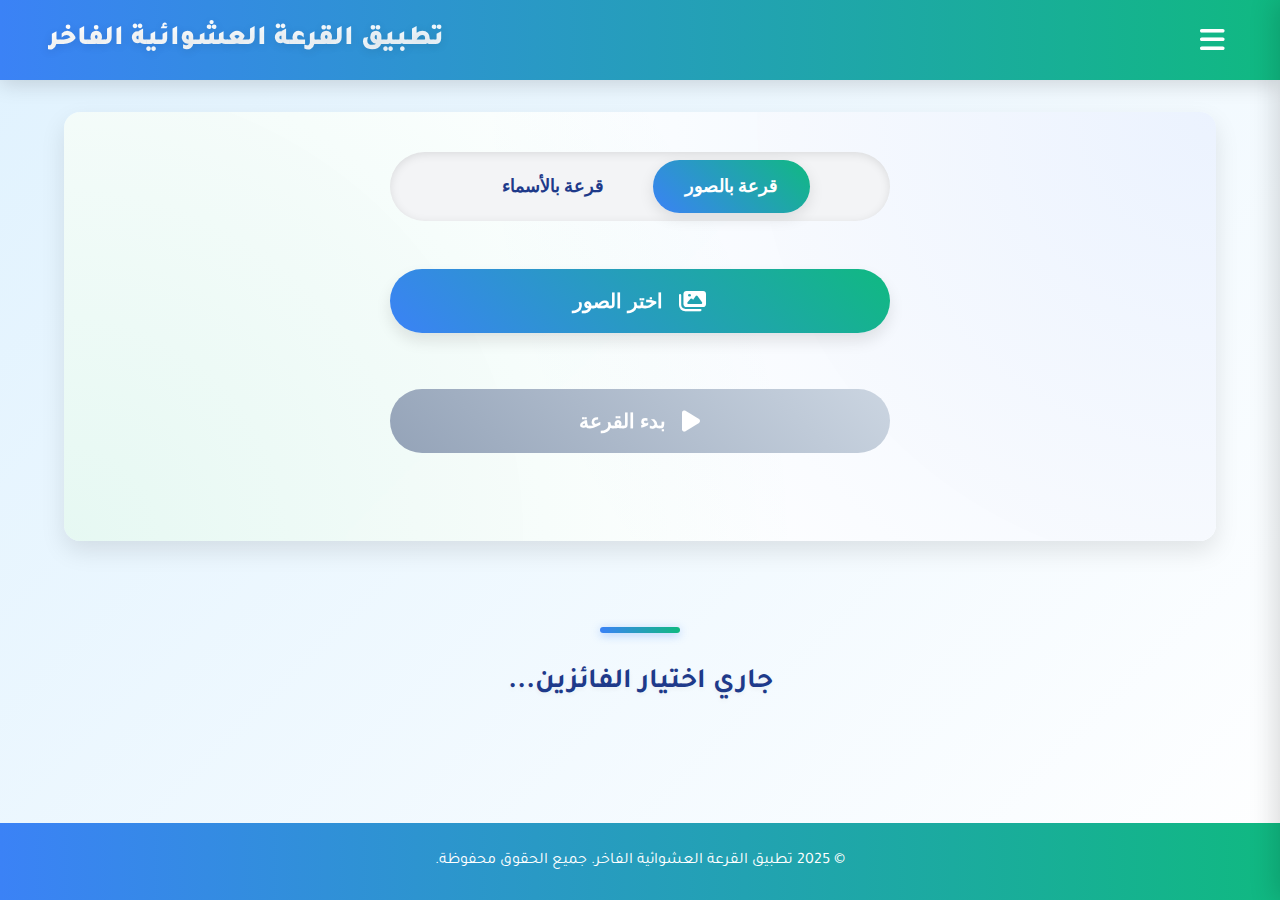
==== index.html @ 1fd58871 "Update index.html" ====
<!DOCTYPE html>
<html lang="ar" dir="rtl">
<head>
    <meta charset="UTF-8">
    <meta name="viewport" content="width=device-width, initial-scale=1.0">
    <title>تطبيق القرعة العشوائية الفاخر</title>
    <link href="https://fonts.googleapis.com/css2?family=Tajawal:wght@400;500;700;900&display=swap" rel="stylesheet">
    <link rel="stylesheet" href="https://cdnjs.cloudflare.com/ajax/libs/font-awesome/6.4.0/css/all.min.css">
    <link rel="manifest" href="./manifest.json">
    <link rel="icon" href="https://firebasestorage.googleapis.com/v0/b/messageemeapp.appspot.com/o/%D8%B5%D9%88%D8%B1%20%D8%A7%D9%84%D9%82%D8%B1%D8%B9%D9%87%2F656ceed7-79c9-4f96-88d9-305066fcafd8%20(1).png?alt=media&token=42580a66-37c4-4b4a-a601-49e60a3b868e" type="image/png">
    <script>
        if ('serviceWorker' in navigator) {
            navigator.serviceWorker.register('./service-worker.js')
                .then(() => console.log('Service Worker Registered'))
                .catch((error) => console.error('Service Worker Registration Failed:', error));
        }
    </script>
    <style>
        :root {
            --primary-color: #3b82f6;
            --secondary-color: #10b981;
            --accent-color: #f59e0b;
            --background-color: #f0f9ff;
            --text-color: #1e3a8a;
            --winner-color: #ef4444;
            --error-color: #dc2626;
            --sidebar-width: 350px;
            --header-height: 5rem;
            --border-radius: 1rem;
            --box-shadow: 0 10px 25px rgba(0, 0, 0, 0.1);
            --transition: all 0.4s cubic-bezier(0.25, 0.8, 0.25, 1);
        }

        * {
            box-sizing: border-box;
            margin: 0;
            padding: 0;
        }

        body {
            font-family: 'Tajawal', sans-serif;
            background: linear-gradient(135deg, #e0f2fe 0%, #ffffff 100%);
            color: var(--text-color);
            line-height: 1.8;
            min-height: 100vh;
            display: flex;
            flex-direction: column;
            animation: fadeInPage 0.8s ease-in;
            overflow-x: hidden;
        }

        @keyframes fadeInPage {
            from { opacity: 0; }
            to { opacity: 1; }
        }

        .header {
            background: linear-gradient(90deg, var(--primary-color), var(--secondary-color));
            color: white;
            padding: 0 3rem;
            display: flex;
            justify-content: space-between;
            align-items: center;
            box-shadow: 0 4px 20px rgba(0, 0, 0, 0.15);
            height: var(--header-height);
            position: fixed;
            top: 0;
            left: 0;
            right: 0;
            z-index: 900;
        }

        .menu-icon {
            font-size: 1.75rem;
            cursor: pointer;
            transition: var(--transition);
            width: 2.5rem;
            height: 2.5rem;
            display: flex;
            align-items: center;
            justify-content: center;
            border-radius: 50%;
        }

        .menu-icon:hover {
            background-color: rgba(255, 255, 255, 0.2);
            transform: rotate(90deg);
        }

        .app-title {
            font-size: 1.75rem;
            font-weight: 900;
            letter-spacing: 1px;
            background: linear-gradient(90deg, #ffffff, #f0f9ff);
            background-clip: text;
            -webkit-background-clip: text;
            -webkit-text-fill-color: transparent;
            text-shadow: 0 2px 10px rgba(0, 0, 0, 0.1);
        }





        .fullscreen-winner {
                    position: fixed;
                    top: 0;
                    left: 0;
                    width: 100%;
                    height: 100%;
                    background-color: rgba(0, 0, 0, 0.85);
                    z-index: 2000;
                    display: flex;
                    align-items: center;
                    justify-content: center;
                    animation: fadeIn 0.5s ease;
                    backdrop-filter: blur(10px);
                }
                
                .fullscreen-winner.fade-out {
                    animation: fadeOut 0.5s ease forwards;
                }
                
                @keyframes fadeOut {
                    from { opacity: 1; }
                    to { opacity: 0; }
                }
                
                .fullscreen-winner-content {
                    position: relative;
                    width: 100%;
                    height: 100%;
                    display: flex;
                    align-items: center;
                    justify-content: center;
                    overflow: hidden;
                }
                
                .fullscreen-winner-content img {
                    max-width: 100%;
                    max-height: 100%;
                    object-fit: contain;
                    animation: zoomIn 1s cubic-bezier(0.175, 0.885, 0.32, 1.275);
                }
                
                @keyframes zoomIn {
                    from { transform: scale(0.5); opacity: 0; }
                    to { transform: scale(1); opacity: 1; }
                }
                
                .fullscreen-winner-overlay {
                    position: absolute;
                    bottom: 0;
                    left: 0;
                    width: 100%;
                    padding: 2rem;
                    background: linear-gradient(to top, rgba(0, 0, 0, 0.8), transparent);
                    color: white;
                    text-align: center;
                    animation: slideUp 0.8s ease;
                }
                
                @keyframes slideUp {
                    from { transform: translateY(100%); opacity: 0; }
                    to { transform: translateY(0); opacity: 1; }
                }
                
                .fullscreen-winner-overlay h2 {
                    font-size: 3rem;
                    margin-bottom: 1rem;
                    text-shadow: 0 2px 10px rgba(0, 0, 0, 0.5);
                    color: white;
                }
                
                .close-fullscreen {
                    background: linear-gradient(45deg, var(--primary-color), var(--secondary-color));
                    color: white;
                    border: none;
                    padding: 1rem 2rem;
                    border-radius: 9999px;
                    font-size: 1.25rem;
                    font-weight: bold;
                    cursor: pointer;
                    box-shadow: 0 10px 20px rgba(0, 0, 0, 0.3);
                    transition: all 0.3s ease;
                    margin-top: 1rem;
                }
                
                .close-fullscreen:hover {
                    transform: translateY(-5px);
                    box-shadow: 0 15px 30px rgba(0, 0, 0, 0.4);
                }
                
                .around-confetti {
                    position: absolute;
                    pointer-events: none;
                    z-index: 1;
                }
                
                /* تحسينات على كارت الفائز */
                .winner-card {
                    display: flex;
                    flex-direction: column;
                    align-items: center;
                    animation: winnerCardAppear 0.8s cubic-bezier(0.26, 0.53, 0.74, 1.48) forwards;
                    opacity: 0;
                    transform: scale(0.8) translateY(30px);
                    position: relative;
                    width: 100%;
                    max-width: 24rem;
                }
                
                .winner-image-container {
                    width: 100%;
                    height: 24rem;
                    overflow: hidden;
                    position: relative;
                    border-radius: 1.5rem;
                    box-shadow: 0 20px 40px rgba(0, 0, 0, 0.3);
                    transform-style: preserve-3d;
                    perspective: 1000px;
                }
                
                .winner-image-container img {
                    width: 100%;
                    height: 100%;
                    object-fit: cover;
                    transition: transform 0.5s ease;
                    cursor: pointer;
                }
                
                .winner-image-container:hover img {
                    transform: scale(1.05);
                }
                
                .winner-name-container {
                    width: 100%;
                    height: 24rem;
                    display: flex;
                    align-items: center;
                    justify-content: center;
                    background: linear-gradient(135deg, #f0f9ff, #e6f0f8);
                    border-radius: 1.5rem;
                    box-shadow: 0 20px 40px rgba(0, 0, 0, 0.3);
                    overflow: hidden;
                }
                
                .winner-name-container span {
                    font-size: 3rem;
                    font-weight: bold;
                    color: var(--primary-color);
                    text-align: center;
                    padding: 2rem;
                    text-shadow: 0 2px 5px rgba(0, 0, 0, 0.1);
                }
                
                /* تحديث أسلوب عرض الفائزين */
                .winners-container {
                    display: grid;
                    grid-template-columns: repeat(auto-fit, minmax(20rem, 1fr));
                    gap: 3rem;
                    width: 100%;
                    margin: 3rem 0;
                    z-index: 1;

                }



        .container {
            max-width: 1200px;
            width: 90%;
            margin: calc(var(--header-height) + 2rem) auto 3rem;
            padding: 2.5rem;
            background-color: rgba(255, 255, 255, 0.95);
            border-radius: var(--border-radius);
            box-shadow: var(--box-shadow);
            transition: var(--transition);
            position: relative;
            overflow: hidden;
            backdrop-filter: blur(10px);
        }

        .container::before {
            content: '';
            position: absolute;
            top: 0;
            left: 0;
            width: 100%;
            height: 100%;
            background: radial-gradient(circle at top right, rgba(59, 130, 246, 0.1), transparent 60%),
                         radial-gradient(circle at bottom left, rgba(16, 185, 129, 0.1), transparent 60%);
            z-index: -1;
        }

        .container:hover {
            transform: translateY(-5px);
            box-shadow: 0 20px 40px rgba(0, 0, 0, 0.15);
        }

        .lottery-type-switch {
            display: flex;
            justify-content: center;
            margin-bottom: 3rem;
            background-color: #f3f4f6;
            border-radius: 9999px;
            padding: 0.5rem;
            box-shadow: inset 0 2px 10px rgba(0, 0, 0, 0.1);
            max-width: 500px;
            margin-left: auto;
            margin-right: auto;
        }

        .switch-btn {
            padding: 1rem 2rem;
            margin: 0 0.5rem;
            background-color: transparent;
            color: var(--text-color);
            border: none;
            border-radius: 9999px;
            cursor: pointer;
            font-weight: bold;
            font-size: 1.1rem;
            transition: var(--transition);
        }

        .switch-btn.active {
            background: linear-gradient(45deg, var(--primary-color), var(--secondary-color));
            color: white;
            box-shadow: 0 5px 15px rgba(0, 0, 0, 0.1);
        }

        .switch-btn:hover:not(.active) {
            background-color: rgba(0, 0, 0, 0.05);
            transform: translateY(-2px);
        }

        .file-input-wrapper {
            margin-bottom: 2rem;
            width: 100%;
        }

        .main-buttons {
            display: flex;
            flex-direction: column;
            align-items: center;
            gap: 1.5rem;
            width: 100%;
            max-width: 500px;
            margin: 0 auto;
        }

        .btn {
            background: linear-gradient(45deg, var(--primary-color), var(--secondary-color));
            color: white;
            border: none;
            padding: 1.25rem 2.5rem;
            border-radius: 9999px;
            cursor: pointer;
            font-size: 1.25rem;
            font-weight: bold;
            transition: var(--transition);
            text-transform: uppercase;
            letter-spacing: 1px;
            box-shadow: 0 8px 15px rgba(0, 0, 0, 0.1);
            display: inline-flex;
            align-items: center;
            justify-content: center;
            width: 100%;
            position: relative;
            overflow: hidden;
        }

        .btn::before {
            content: '';
            position: absolute;
            top: 0;
            left: -100%;
            width: 100%;
            height: 100%;
            background: linear-gradient(90deg, transparent, rgba(255, 255, 255, 0.2), transparent);
            transition: 0.5s;
        }

        .btn:hover::before {
            left: 100%;
        }

        .btn:hover {
            transform: translateY(-5px);
            box-shadow: 0 15px 25px rgba(0, 0, 0, 0.2);
        }

        .btn:active {
            transform: translateY(0);
            box-shadow: 0 5px 10px rgba(0, 0, 0, 0.1);
        }

        .btn i {
            margin-left: 1rem;
            font-size: 1.5rem;
        }

        .btn:disabled {
            background: linear-gradient(45deg, #94a3b8, #cbd5e1);
            cursor: not-allowed;
            transform: none;
            box-shadow: none;
        }

        .image-preview {
            display: grid;
            grid-template-columns: repeat(auto-fill, minmax(150px, 1fr));
            gap: 1.5rem;
            margin-top: 3rem;
            width: 100%;
        }

        .image-item {
            position: relative;
            aspect-ratio: 1;
            border-radius: 1rem;
            overflow: hidden;
            box-shadow: 0 8px 20px rgba(0, 0, 0, 0.1);
            transition: var(--transition);
            transform-style: preserve-3d;
            perspective: 1000px;
        }

        .image-item:hover {
            transform: scale(1.05) rotate(3deg);
            box-shadow: 0 15px 30px rgba(0, 0, 0, 0.2);
            z-index: 1;
        }

        .image-item img {
            width: 100%;
            height: 100%;
            object-fit: cover;
            transition: var(--transition);
        }

        .image-item:hover img {
            transform: scale(1.1);
        }

        .image-item .remove-btn {
            position: absolute;
            top: 0.75rem;
            right: 0.75rem;
            background-color: rgba(239, 68, 68, 0.9);
            color: white;
            border: none;
            border-radius: 9999px;
            width: 2rem;
            height: 2rem;
            font-size: 1rem;
            cursor: pointer;
            display: flex;
            align-items: center;
            justify-content: center;
            transition: var(--transition);
            z-index: 2;
            opacity: 0;
            transform: scale(0.8);
        }

        .image-item:hover .remove-btn {
            opacity: 1;
            transform: scale(1);
        }

        .image-item .remove-btn:hover {
            background-color: rgb(239, 68, 68);
            transform: scale(1.2);
        }

        /* Names lottery section styles */
        #namesLotterySection {
            width: 100%;
            max-width: 700px;
            margin: 0 auto;
        }

        #namesInput {
            width: 100%;
            height: 10rem;
            margin-bottom: 1.5rem;
            padding: 1rem;
            border: 2px solid #d1d5db;
            border-radius: 1rem;
            resize: vertical;
            transition: var(--transition);
            font-family: 'Tajawal', sans-serif;
            font-size: 1.1rem;
        }

        #namesInput:focus {
            outline: none;
            border-color: var(--primary-color);
            box-shadow: 0 0 0 3px rgba(59, 130, 246, 0.3);
        }

        #namesList {
            margin-top: 2rem;
            padding: 1.5rem;
            border: 2px solid #e2e8f0;
            border-radius: 1rem;
            max-height: 20rem;
            overflow-y: auto;
            background-color: #f8fafc;
        }

        .name-item {
            display: flex;
            justify-content: space-between;
            align-items: center;
            padding: 0.75rem 1rem;
            margin-bottom: 0.75rem;
            background-color: white;
            border-radius: 0.75rem;
            box-shadow: 0 2px 5px rgba(0, 0, 0, 0.05);
            transition: var(--transition);
            animation: fadeIn 0.3s ease;
        }

        @keyframes fadeIn {
            from { opacity: 0; transform: translateY(10px); }
            to { opacity: 1; transform: translateY(0); }
        }

        .name-item:hover {
            background-color: #f0f9ff;
            transform: translateX(5px);
            box-shadow: 0 5px 10px rgba(0, 0, 0, 0.1);
        }

        .name-item span {
            font-weight: 500;
            font-size: 1.1rem;
        }

        .remove-name {
            background-color: #f87171;
            color: white;
            border: none;
            border-radius: 9999px;
            width: 2rem;
            height: 2rem;
            display: flex;
            justify-content: center;
            align-items: center;
            cursor: pointer;
            transition: var(--transition);
            font-size: 1.25rem;
        }

        .remove-name:hover {
            background-color: #ef4444;
            transform: scale(1.1);
        }

        /* Sidebar styles */
        .sidebar {
            position: fixed;
            top: 0;
            right: calc(-1 * var(--sidebar-width));
            width: var(--sidebar-width);
            height: 100vh;
            background-color: white;
            box-shadow: -5px 0 25px rgba(0, 0, 0, 0.15);
            transition: right 0.5s cubic-bezier(0.175, 0.885, 0.32, 1.275);
            z-index: 1000;
            overflow-y: auto;
            padding: 3rem 2rem;
        }

        .sidebar.open {
            right: 0;
        }

        .sidebar h2 {
            margin-bottom: 2rem;
            font-size: 1.75rem;
            color: var(--primary-color);
            text-align: center;
            position: relative;
        }

        .sidebar h2::after {
            content: '';
            position: absolute;
            bottom: -0.75rem;
            left: 50%;
            transform: translateX(-50%);
            width: 50px;
            height: 4px;
            background: linear-gradient(90deg, var(--primary-color), var(--secondary-color));
            border-radius: 2px;
        }

        .close-sidebar {
            position: absolute;
            top: 1.5rem;
            left: 1.5rem;
            font-size: 2rem;
            cursor: pointer;
            color: var(--text-color);
            transition: var(--transition);
            width: 2.5rem;
            height: 2.5rem;
            display: flex;
            align-items: center;
            justify-content: center;
            border-radius: 50%;
        }

        .close-sidebar:hover {
            color: var(--primary-color);
            background-color: #f0f9ff;
            transform: rotate(90deg);
        }

        .settings {
            margin-bottom: 2.5rem;
        }

        .settings label {
            display: block;
            margin-bottom: 0.5rem;
            font-weight: bold;
            color: var(--primary-color);
            font-size: 1.1rem;
        }

        .settings .info-text {
            font-size: 0.9rem;
            color: #64748b;
            margin-bottom: 0.75rem;
        }

        .settings input[type="number"] {
            width: 100%;
            padding: 1rem;
            border: 2px solid #e2e8f0;
            border-radius: 0.75rem;
            font-size: 1.1rem;
            transition: var(--transition);
            background-color: #f8fafc;
        }

        .settings input[type="number"]:focus {
            outline: none;
            border-color: var(--primary-color);
            box-shadow: 0 0 0 3px rgba(59, 130, 246, 0.2);
            background-color: white;
        }

        .error-message {
            color: var(--error-color);
            margin-top: 0.5rem;
            font-size: 0.9rem;
            font-weight: 500;
        }

        /* Modal styles */
        .modal {
            display: none;
            position: fixed;
            z-index: 1000;
            left: 0;
            top: 0;
            width: 100%;
            height: 100%;
            background-color: rgba(0, 0, 0, 0.85);
            animation: fadeIn 0.4s ease;
            backdrop-filter: blur(8px);
            overflow: hidden;
        }

        .modal-content {
            background-color: white;
            margin: 8vh auto;
            padding: 3rem;
            border-radius: 1.5rem;
            width: 90%;
            max-width: 50rem;
            text-align: center;
            position: relative;
            box-shadow: 0 25px 50px rgba(0, 0, 0, 0.3);
            animation: slideIn 0.6s cubic-bezier(0.175, 0.885, 0.32, 1.275);
            overflow: hidden;
        }

        .lottery-animation-modal {
            background-color: rgba(255, 255, 255, 0.98);
            padding: 2.5rem;
            border-radius: 2rem;
            overflow: visible;
            box-shadow: 0 25px 80px rgba(0, 0, 0, 0.35);
        }

        .lottery-container {
            display: flex;
            flex-direction: column;
            align-items: center;
            position: relative;
        }

        .spinner-wrapper {
            position: relative;
            margin-bottom: 2rem;
            perspective: 1000px;
        }
   /* Updated spinner styles for better image display */
   .spinner-frame {
        position: relative;
        width: 100%;
        max-width: 24rem;
        height: 24rem;
        border-radius: 1.5rem;
        box-shadow: 0 20px 40px rgba(0, 0, 0, 0.2), 
                    0 0 0 0.75rem rgba(255, 255, 255, 0.8),
                    0 0 0 1.5rem rgba(59, 130, 246, 0.2);
        overflow: hidden;
        transform-style: preserve-3d;
        transform: rotateX(5deg);
        background: linear-gradient(to bottom, #f0f9ff, #d4e8f9);
        transition: all 0.5s cubic-bezier(0.175, 0.885, 0.32, 1.275);
        margin: 0 auto;
    }
    
    .spinner {
        width: 100%;
        height: 100%;
        position: relative;
        overflow: hidden;
        transform-style: preserve-3d;
        perspective: 1000px;
        display: flex;
        align-items: center;
        justify-content: center;
    }
    
    .image-list {
        display: flex;
        flex-direction: column;
        animation: slideUp 3s linear infinite;
        will-change: transform;
        width: 100%;
    }
    
    .image-list img, .image-list div {
        width: 100%;
        height: 24rem;
        object-fit: cover;
        transition: all 0.2s ease;
        box-shadow: 0 5px 15px rgba(0, 0, 0, 0.1);
        margin: 0.5rem 0;
        border-radius: 0.5rem;
    }
    
    /* Add responsive styles for smaller screens */
    @media (max-width: 768px) {
        .spinner-frame {
            height: 18rem;
        }
        
        .image-list img, .image-list div {
            height: 18rem;
        }
    }
    
    @media (max-width: 576px) {
        .spinner-frame {
            height: 16rem;
        }
        
        .image-list img, .image-list div {
            height: 16rem;
        }
    }
    
    /* Update the spinner wrapper to be more responsive */
    .spinner-wrapper {
        position: relative;
        margin-bottom: 2rem;
        perspective: 1000px;
        width: 100%;
        display: flex;
        justify-content: center;
    }
    
    /* Update the modal content to be more responsive */
    .lottery-animation-modal {
        background-color: rgba(255, 255, 255, 0.98);
        padding: 2rem;
        border-radius: 2rem;
        overflow: visible;
        box-shadow: 0 25px 80px rgba(0, 0, 0, 0.35);
        width: 100%;
        max-width: 40rem;
        margin: 0 auto;
    }

        .spinner-frame::before {
            content: '';
            position: absolute;
            top: 0;
            left: 0;
            right: 0;
            height: 30%;
            background: linear-gradient(to bottom, 
                rgba(255, 255, 255, 0.8) 0%, 
                rgba(255, 255, 255, 0) 100%);
            z-index: 5;
            pointer-events: none;
            border-top-left-radius: 1.5rem;
            border-top-right-radius: 1.5rem;
        }

        .spinner-frame::after {
            content: '';
            position: absolute;
            bottom: 0;
            left: 0;
            right: 0;
            height: 30%;
            background: linear-gradient(to top, 
                rgba(0, 0, 0, 0.2) 0%, 
                rgba(0, 0, 0, 0) 100%);
            z-index: 5;
            pointer-events: none;
            border-bottom-left-radius: 1.5rem;
            border-bottom-right-radius: 1.5rem;
        }

        @keyframes slideIn {
            from { transform: translateY(-5rem); opacity: 0; }
            to { transform: translateY(0); opacity: 1; }
        }

        .close {
            position: absolute;
            right: 1.5rem;
            top: 1.5rem;
            font-size: 2.5rem;
            cursor: pointer;
            color: var(--text-color);
            transition: var(--transition);
            width: 3rem;
            height: 3rem;
            display: flex;
            align-items: center;
            justify-content: center;
            border-radius: 50%;
            z-index: 20;
            background-color: white;
            box-shadow: 0 5px 15px rgba(0, 0, 0, 0.15);
        }

        .close:hover {
            color: var(--primary-color);
            background-color: #f0f9ff;
            transform: rotate(90deg);
            box-shadow: 0 8px 20px rgba(0, 0, 0, 0.2);
        }

        /* Spinner and countdown styles */
        .spinner {
            width: 100%;
            height: 100%;
            position: relative;
            overflow: hidden;
            transform-style: preserve-3d;
            perspective: 1000px;
        }

        .image-list {
            display: flex;
            flex-direction: column;
            animation: slideUp 3s linear infinite;
            will-change: transform;
        }

        .image-list img, .image-list div {
            width: 100%;
            height: 24rem;
            object-fit: cover;
            transition: all 0.2s ease;
            box-shadow: 0 5px 15px rgba(0, 0, 0, 0.1);
            margin: 0.5rem 0;
            border-radius: 0.5rem;
        }

        @keyframes slideUp {
            0% { transform: translateY(0); }
            100% { transform: translateY(-100%); }
        }

        /* Highlight effect for the selected item */
        .highlight-winner {
            animation: highlightWinner 0.5s ease-in-out;
        }

        @keyframes highlightWinner {
            0% { transform: scale(0.95); filter: brightness(1); box-shadow: 0 0 0 0 rgba(239, 68, 68, 0.4); }
            25% { transform: scale(1.1); filter: brightness(1.5); box-shadow: 0 0 0 20px rgba(239, 68, 68, 0); }
            50% { transform: scale(1.05); filter: brightness(1.3); box-shadow: 0 0 30px rgba(239, 68, 68, 0.8); }
            75% { transform: scale(1.08); filter: brightness(1.4); box-shadow: 0 0 20px rgba(239, 68, 68, 0.6); }
            100% { transform: scale(1); filter: brightness(1.2); box-shadow: 0 0 10px rgba(239, 68, 68, 0.4); }
        }
        
        /* مؤثرات إضافية للفائز */
        .highlight-winner {
            position: relative;
            z-index: 10;
            box-shadow: 0 0 30px rgba(239, 68, 68, 0.8), 0 0 60px rgba(255, 165, 0, 0.6);
            animation: highlightWinner 1.5s ease-in-out forwards;
        }
        
        .highlight-winner::before {
            content: '';
            position: absolute;
            top: -10px;
            left: -10px;
            right: -10px;
            bottom: -10px;
            border: 5px solid gold;
            border-radius: 1rem;
            animation: pulseGold 1.5s ease-in-out infinite;
            z-index: -1;
        }
        
        @keyframes pulseGold {
            0% { transform: scale(1); opacity: 1; }
            50% { transform: scale(1.1); opacity: 0.5; }
            100% { transform: scale(1); opacity: 1; }
        }

        .countdown-wrapper {
            position: relative;
            margin-top: 1rem;
            text-align: center;
        }

        .countdown {
            font-size: 6rem;
            font-weight: 900;
            background: linear-gradient(45deg, var(--primary-color), var(--secondary-color));
            background-clip: text;
            -webkit-background-clip: text;
            -webkit-text-fill-color: transparent;
            margin: 1rem 0;
            text-shadow: 0 5px 15px rgba(0, 0, 0, 0.1);
            position: relative;
            display: inline-block;
            transition: all 0.3s ease;
            transform-origin: center;
        }

        .countdown.pulse {
            animation: pulsate 0.5s ease-in-out;
        }

        @keyframes pulsate {
            0% { transform: scale(1); }
            50% { transform: scale(1.2); }
            100% { transform: scale(1); }
        }

        .countdown::after {
            content: '';
            position: absolute;
            bottom: -0.75rem;
            left: 50%;
            transform: translateX(-50%);
            width: 80px;
            height: 6px;
            background: linear-gradient(90deg, var(--primary-color), var(--secondary-color));
            border-radius: 3px;
            box-shadow: 0 2px 10px rgba(59, 130, 246, 0.4);
        }

        #countdownText {
            font-size: 1.75rem;
            font-weight: bold;
            color: var(--text-color);
            margin-top: 0.5rem;
            text-shadow: 0 2px 5px rgba(0, 0, 0, 0.05);
        }

        /* Winner modal styles */
        .winner-modal {
            background: radial-gradient(circle at center, #ef4444 0%, #b91c1c 100%);
            padding: 3rem;
            border-radius: 1.5rem;
            text-align: center;
            color: white;
            position: relative;
            overflow: hidden;
            box-shadow: 0 25px 50px rgba(0, 0, 0, 0.3);
            animation: popIn 0.8s cubic-bezier(0.26, 0.53, 0.74, 1.48);
        }

        @keyframes popIn {
            0% { transform: scale(0.5); opacity: 0; }
            70% { transform: scale(1.1); }
            100% { transform: scale(1); opacity: 1; }
        }

        .winner-modal::before {
            content: '';
            position: absolute;
            top: 0;
            left: 0;
            right: 0;
            bottom: 0;
            background: url("data:image/svg+xml,%3Csvg width='100' height='100' viewBox='0 0 100 100' xmlns='http://www.w3.org/2000/svg'%3E%3Cpath d='M11 18c3.866 0 7-3.134 7-7s-3.134-7-7-7-7 3.134-7 7 3.134 7 7 7zm48 25c3.866 0 7-3.134 7-7s-3.134-7-7-7-7 3.134-7 7 3.134 7 7 7zm-43-7c1.657 0 3-1.343 3-3s-1.343-3-3-3-3 1.343-3 3 1.343 3 3 3zm63 31c1.657 0 3-1.343 3-3s-1.343-3-3-3-3 1.343-3 3 1.343 3 3 3zM34 90c1.657 0 3-1.343 3-3s-1.343-3-3-3-3 1.343-3 3 1.343 3 3 3zm56-76c1.657 0 3-1.343 3-3s-1.343-3-3-3-3 1.343-3 3 1.343 3 3 3zM12 86c2.21 0 4-1.79 4-4s-1.79-4-4-4-4 1.79-4 4 1.79 4 4 4zm28-65c2.21 0 4-1.79 4-4s-1.79-4-4-4-4 1.79-4 4 1.79 4 4 4zm23-11c2.76 0 5-2.24 5-5s-2.24-5-5-5-5 2.24-5 5 2.24 5 5 5zm-6 60c2.21 0 4-1.79 4-4s-1.79-4-4-4-4 1.79-4 4 1.79 4 4 4zm29 22c2.76 0 5-2.24 5-5s-2.24-5-5-5-5 2.24-5 5 2.24 5 5 5zM32 63c2.76 0 5-2.24 5-5s-2.24-5-5-5-5 2.24-5 5 2.24 5 5 5zm57-13c2.76 0 5-2.24 5-5s-2.24-5-5-5-5 2.24-5 5 2.24 5 5 5zm-9-21c1.105 0 2-.895 2-2s-.895-2-2-2-2 .895-2 2 .895 2 2 2zM60 91c1.105 0 2-.895 2-2s-.895-2-2-2-2 .895-2 2 .895 2 2 2zM35 41c1.105 0 2-.895 2-2s-.895-2-2-2-2 .895-2 2 .895 2 2 2zM12 60c1.105 0 2-.895 2-2s-.895-2-2-2-2 .895-2 2 .895 2 2 2z' fill='%23ffffff' fill-opacity='0.1' fill-rule='evenodd'/%3E%3C/svg%3E");
            opacity: 0.3;
            z-index: 0;
        }

        .winners-container {
            display: flex;
            flex-wrap: wrap;
            justify-content: center;
            gap: 2rem;
            margin: 2rem 0;
            z-index: 1;
            position: relative;
        }

        .winner-card {
            display: flex;
            flex-direction: column;
            align-items: center;
            animation: winnerCardAppear 0.8s cubic-bezier(0.26, 0.53, 0.74, 1.48) forwards;
            opacity: 0;
            transform: scale(0.8) translateY(30px);
            perspective: 1000px;
        }

        @keyframes winnerCardAppear {
            0% { opacity: 0; transform: scale(0.8) translateY(30px); }
            100% { opacity: 1; transform: scale(1) translateY(0); }
        }

        .winner-card:nth-child(2) {
            animation-delay: 0.2s;
        }

        .winner-card:nth-child(3) {
            animation-delay: 0.4s;
        }

        .winner-card img {
            width: 20rem;
            height: 20rem;
            border-radius: 1rem;
            object-fit: cover;
            border: 0.75rem solid white;
            box-shadow: 0 20px 40px rgba(0, 0, 0, 0.4),
                        0 0 0 2px rgba(255, 255, 255, 0.6),
                        0 0 30px rgba(255, 255, 255, 0.8);
            transition: var(--transition);
            transform-style: preserve-3d;
            perspective: 1000px;
            animation: winnerImageReveal 1s cubic-bezier(0.175, 0.885, 0.32, 1.275) forwards;
            opacity: 0;
            transform: translateZ(-100px) rotateY(-10deg);
            cursor: pointer;
        }

        @keyframes winnerImageReveal {
            0% { opacity: 0; transform: translateZ(-100px) rotateY(-10deg); }
            60% { opacity: 1; transform: translateZ(50px) rotateY(15deg); }
            100% { opacity: 1; transform: translateZ(0) rotateY(0); }
        }

        .winner-card:hover img {
            transform: scale(1.05) rotateY(12deg) translateZ(30px);
            box-shadow: 0 25px 50px rgba(0, 0, 0, 0.5),
                        0 0 0 2px rgba(255, 255, 255, 0.8),
                        0 0 40px rgba(255, 255, 255, 0.9);
        }

        .winner-card p {
            margin-top: 1.5rem;
            font-size: 1.75rem;
            font-weight: bold;
            color: white;
            text-shadow: 0 2px 8px rgba(0, 0, 0, 0.4);
            opacity: 0;
            animation: fadeIn 0.5s ease-out 0.8s forwards;
        }

        .winner-modal h2 {
            font-size: 3.5rem;
            margin-bottom: 1.5rem;
            text-shadow: 0 5px 15px rgba(0, 0, 0, 0.2);

             }

        /* Confetti styles */
        .confetti {
            position: fixed;
            width: 10px;
            height: 10px;
            z-index: 1000;
            animation: confetti 5s ease-in-out infinite, confettiSway 2s ease-in-out infinite;
        }

        @keyframes confetti {
            0% { transform: translateY(-10vh) rotateZ(0deg); opacity: 1; }
            100% { transform: translateY(110vh) rotateZ(720deg); opacity: 0; }
        }

        @keyframes confettiSway {
            0%, 100% { margin-left: 0; }
            50% { margin-left: 30px; }
        }

        /* Footer styles */
        .footer {
            text-align: center;
            padding: 1.5rem;
            background: linear-gradient(90deg, var(--primary-color) 0%, var(--secondary-color) 100%);
            color: white;
            font-size: 1rem;
            margin-top: auto;
            position: relative;
            z-index: 10;
        }

        /* Video modal styles */
        .video-modal {
            display: none;
            position: fixed;
            top: 0;
            left: 0;
            width: 100%;
            height: 100%;
            background: rgba(0, 0, 0, 0.9);
            align-items: center;
            justify-content: center;
            z-index: 1100;
            backdrop-filter: blur(10px);
        }

        .video-modal-content {
            position: relative;
            width: 90%;
            max-width: 64rem;
            background: white;
            padding: 2rem;
            border-radius: 1.5rem;
            box-shadow: 0 25px 50px rgba(0, 0, 0, 0.25);
            animation: fadeInScale 0.6s cubic-bezier(0.175, 0.885, 0.32, 1.275);
        }

        @keyframes fadeInScale {
            from { transform: scale(0.9); opacity: 0; }
            to { transform: scale(1); opacity: 1; }
        }

        .video-modal iframe {
            width: 100%;
            height: 36rem;
            border-radius: 1rem;
            box-shadow: 0 10px 30px rgba(0, 0, 0, 0.2);
        }

        .close-video {
            position: absolute;
            top: 1rem;
            right: 1rem;
            font-size: 2rem;
            cursor: pointer;
            color: var(--text-color);
            transition: var(--transition);
            width: 2.5rem;
            height: 2.5rem;
            display: flex;
            align-items: center;
            justify-content: center;
            border-radius: 50%;
            background-color: white;
            z-index: 10;
        }

        .close-video:hover {
            color: var(--primary-color);
            transform: rotate(90deg);
            background-color: #f0f9ff;
        }

        /* Responsive styles */
        @media (max-width: 1200px) {
            .container {
                width: 95%;
            }
        }

        @media (max-width: 992px) {
            .header {
                padding: 0 1.5rem;
            }
            
            .app-title {
                font-size: 1.5rem;
            }
            
            .container {
                padding: 2rem;
            }
            
            .spinner {
                width: 14rem;
                height: 14rem;
            }
            
            .image-list img {
                height: 14rem;
            }
            
            .winner-card img {
                width: 14rem;
                height: 14rem;
            }
            
            .video-modal iframe {
                height: 32rem;
            }
        }

        @media (max-width: 768px) {
            :root {
                --sidebar-width: 100vw;
            }
            
            .header {
                padding: 0 1rem;
            }
            
            .app-title {
                font-size: 1.25rem;
            }
            
            .container {
                padding: 1.5rem;
                margin-top: calc(var(--header-height) + 1rem);
            }
            
            .modal-content {
                width: 95%;
                padding: 2rem;
                margin: 5% auto;
            }
            
            .spinner {
                width: 12rem;
                height: 12rem;
            }
            
            .image-list img {
                height: 12rem;
            }
            
            .countdown {
                font-size: 4rem;
            }
            
            .winner-modal h2 {
                font-size: 2.5rem;
            }
            
            .winner-card img {
                width: 12rem;
                height: 12rem;
            }
            
            .btn {
                font-size: 1.1rem;
                padding: 1rem 2rem;
            }
            
            .image-item {
                width: 100%;
            }
            
            .video-modal-content {
                width: 95%;
            }
            
            .video-modal iframe {
                height: 24rem;
            }
        }

        @media (max-width: 576px) {
            .header {
                height: 4.5rem;
            }
            
            .app-title {
                font-size: 1.1rem;
            }
            
            .container {
                margin-top: calc(4.5rem + 1rem);
                padding: 1.25rem;
            }
            
            .spinner {
                width: 10rem;
                height: 10rem;
            }
            
            .image-list img {
                height: 10rem;
            }
            
            .countdown {
                font-size: 3rem;
            }
            
            .winner-modal {
                padding: 2rem;
            }
            
            .winner-modal h2 {
                font-size: 2rem;
            }
            
            .winner-card img {
                width: 10rem;
                height: 10rem;
            }
            
            .btn {
                font-size: 1rem;
                padding: 0.875rem 1.75rem;
            }
            
            .switch-btn {
                padding: 0.75rem 1.5rem;
                font-size: 0.9rem;
            }
            
            .video-modal iframe {
                height: 18rem;
            }
        }

        /* Custom scrollbar for webkit browsers */
        ::-webkit-scrollbar {
            width: 0.5rem;
        }

        ::-webkit-scrollbar-track {
            background: #f1f1f1;
            border-radius: 0.25rem;
        }

        ::-webkit-scrollbar-thumb {
            background: var(--primary-color);
            border-radius: 0.25rem;
        }

        ::-webkit-scrollbar-thumb:hover {
            background: var(--secondary-color);
        }

        /* Animation for drag and drop */
        .drag-over {
            background-color: rgba(16, 185, 129, 0.1);
            border: 2px dashed var(--secondary-color);
        }

        /* Improved accessibility */
        .btn:focus, .switch-btn:focus, .remove-name:focus, .close:focus, .close-video:focus {
            outline: none;
            box-shadow: 0 0 0 3px rgba(59, 130, 246, 0.5);
        }

        /* Modern input focus styles */
        input:focus, textarea:focus {
            outline: none;
            border-color: var(--primary-color);
            box-shadow: 0 0 0 3px rgba(59, 130, 246, 0.3);
        }
    </style>
</head>
<body>
    <header class="header">
        <div class="menu-icon" id="menuIcon">
            <i class="fas fa-bars"></i>
        </div>
        <div class="app-title">تطبيق القرعة العشوائية الفاخر</div>
    </header>

    <div class="sidebar" id="sidebar">
        <div class="close-sidebar" id="closeSidebar">
            <i class="fas fa-times"></i>
        </div>
        <h2>إعدادات القرعة</h2>
        <div class="settings">
            <label for="winnersCount">عدد الفائزين:</label>
            <div class="info-text">أدخل رقمًا بين 1 و 10</div>
            <input type="number" id="winnersCount" min="1" max="10" value="1">
            <div id="winnersCountError" class="error-message"></div>
        </div>
        <div class="settings">
            <label for="duration">مدة القرعة (بالثواني):</label>
            <div class="info-text">أدخل رقمًا بين 1 و 60</div>
            <input type="number" id="duration" min="1" max="60" value="5">
            <div id="durationError" class="error-message"></div>
        </div>
        <div class="settings">
            <label for="winnerDisplayTime">مدة عرض الفائز (بالثواني):</label>
            <div class="info-text">أدخل رقمًا بين 1 و 30</div>
            <input type="number" id="winnerDisplayTime" min="1" max="30" value="8">
            <div id="winnerDisplayTimeError" class="error-message"></div>
        </div>
        <div class="settings">
            <label for="speed">سرعة تقلب الصور (بالثواني):</label>
            <div class="info-text">أدخل رقمًا بين 1 و 10</div>
            <input type="number" id="speed" min="1" max="10" value="3">
            <div id="speedError" class="error-message"></div>
        </div>
    </div>

    <div class="container">
        <div class="lottery-type-switch">
            <button id="imagesLotteryBtn" class="switch-btn active">قرعة بالصور</button>
            <button id="namesLotteryBtn" class="switch-btn">قرعة بالأسماء</button>
        </div>

        <div id="imagesLotterySection">
            <div class="main-buttons">
                <div class="file-input-wrapper">
                    <button class="btn" id="uploadButton"><i class="fas fa-images"></i> اختر الصور</button>
                    <input type="file" id="imageInput" accept="image/*" multiple style="display: none;">
                </div>
                <button class="btn" id="startButton" disabled><i class="fas fa-play"></i> بدء القرعة</button>
            </div>
            <div class="image-preview" id="imagePreview"></div>
        </div>

        <div id="namesLotterySection" style="display: none;">
            <textarea id="namesInput" placeholder="أدخل الأسماء هنا، اسم واحد في كل سطر"></textarea>
            <div class="main-buttons">
                <button class="btn" id="addNamesButton"><i class="fas fa-plus"></i> إضافة الأسماء</button>
                <button class="btn" id="startNamesButton" disabled><i class="fas fa-play"></i> بدء القرعة</button>
            </div>
            <div id="namesList"></div>
        </div>
    </div>

    <div id="modal" class="modal">
        <div class="modal-content lottery-animation-modal">
            <span class="close" id="closeModal">&times;</span>
            <div class="lottery-container">
                <div class="spinner-wrapper">
                    <div class="spinner-frame">
                        <div class="spinner" id="spinner" style="display: flex; align-items: center; justify-content: center;">
                            <div class="image-wrapper" style="width: 100%; height: 100%; overflow: hidden; display: flex; align-items: center; justify-content: center;">
                                <img id="spinnerImage" src="" alt="صورة الفائز" style="max-width: 100%; max-height: 100%; object-fit: contain; border-radius: 1rem;">
                            </div>
                        </div>
                    </div>
                </div>
                <div class="countdown-wrapper">
                    <div class="countdown" id="countdown"></div>
                    <p id="countdownText">جاري اختيار الفائزين...</p>
                </div>
            </div>
        </div>
    </div>
                </div>
                <div class="countdown-wrapper">
                    <div class="countdown" id="countdown"></div>
                    <p id="countdownText">جاري اختيار الفائزين...</p>
                </div>
            </div>
        </div>
    </div>

    <div id="winnerModal" class="modal">
        <div class="modal-content winner-modal">
            <h2>تهانينا للفائزين!</h2>
            <div id="winnersContainer" class="winners-container"></div>
            <p>تم اختيار الفائزين. ألف مبروك!</p>
        </div>
    </div>

    <div id="videoModal" class="video-modal" style="display: none;">
        <div class="video-modal-content">
            <span class="close-video" id="closeVideo">&times;</span>
            <iframe id="videoIframe" src="https://firebasestorage.googleapis.com/v0/b/messageemeapp.appspot.com/o/videos%2Flv_0_%D9%A2%D9%A0%D9%A2%D9%A4%D9%A0%D9%A9%D9%A1%D9%A2%D9%A0%D9%A2%D9%A5%D9%A4%D9%A1%D9%A7.mp4?alt=media&token=5ede2382-bbf5-4a1e-a18f-99fbcc0d81c7" frameborder="0" allow="autoplay; encrypted-media" allowfullscreen></iframe>
        </div>
    </div>

    <footer class="footer">
        <p>© 2025 تطبيق القرعة العشوائية الفاخر. جميع الحقوق محفوظة.</p>
    </footer>

    <script>
        let images = [];
        let names = [];
        let currentLotteryType = 'images'; // 'images' أو 'names'

        // DOM عناصر 
        const imageInput = document.getElementById('imageInput');
        const imagePreview = document.getElementById('imagePreview');
        const startButton = document.getElementById('startButton');
        const startNamesButton = document.getElementById('startNamesButton');
        const modal = document.getElementById('modal');
        const closeModal = document.getElementById('closeModal');
        const winnerModal = document.getElementById('winnerModal');
        const spinner = document.getElementById('spinner');
        const countdown = document.getElementById('countdown');
        const countdownText = document.getElementById('countdownText');
        const durationInput = document.getElementById('duration');
        const winnerDisplayTimeInput = document.getElementById('winnerDisplayTime');
        const speedInput = document.getElementById('speed');
        const durationError = document.getElementById('durationError');
        const winnerDisplayTimeError = document.getElementById('winnerDisplayTimeError');
        const speedError = document.getElementById('speedError');
        const winnersCountInput = document.getElementById('winnersCount');
        const winnersCountError = document.getElementById('winnersCountError');
        const winnersContainer = document.getElementById('winnersContainer');
        const sidebar = document.getElementById('sidebar');
        const menuIcon = document.getElementById('menuIcon');
        const closeSidebar = document.getElementById('closeSidebar');
        const uploadButton = document.getElementById('uploadButton');
        const videoModal = document.getElementById('videoModal');
        const closeVideo = document.getElementById('closeVideo');

        // أزرار التبديل بين أنواع القرعة
        const imagesLotteryBtn = document.getElementById('imagesLotteryBtn');
        const namesLotteryBtn = document.getElementById('namesLotteryBtn');
        const imagesLotterySection = document.getElementById('imagesLotterySection');
        const namesLotterySection = document.getElementById('namesLotterySection');

        // عناصر القرعة بالأسماء
        const namesInput = document.getElementById('namesInput');
        const addNamesButton = document.getElementById('addNamesButton');
        const namesList = document.getElementById('namesList');

        // مستمعو الأحداث
        imageInput.addEventListener('change', handleImageUpload);
        startButton.addEventListener('click', startLottery);
        startNamesButton.addEventListener('click', startLottery);
        durationInput.addEventListener('input', validateInputs);
        winnerDisplayTimeInput.addEventListener('input', validateInputs);
        speedInput.addEventListener('input', validateInputs);
        winnersCountInput.addEventListener('input', validateInputs);
        menuIcon.addEventListener('click', toggleSidebar);
        closeSidebar.addEventListener('click', toggleSidebar);
        uploadButton.addEventListener('click', () => imageInput.click());
        closeModal.addEventListener('click', () => modal.style.display = 'none');
        closeVideo.addEventListener('click', () => videoModal.style.display = 'none');

        // مستمعو الأحداث للقرعة
        imagesLotteryBtn.addEventListener('click', () => switchLotteryType('images'));
        namesLotteryBtn.addEventListener('click', () => switchLotteryType('names'));
        addNamesButton.addEventListener('click', addNames);

        // النقر خارج النوافذ المنبثقة
        window.addEventListener('click', (e) => {
            if (e.target === modal) modal.style.display = 'none';
            if (e.target === winnerModal) winnerModal.style.display = 'none';
            if (e.target === videoModal) videoModal.style.display = 'none';
        });

        function toggleSidebar() {
            sidebar.classList.toggle('open');
        }

        function handleImageUpload(event) {
            const files = event.target.files;
            
            if (files.length === 0) return;
            
            images = [];
            imagePreview.innerHTML = '';

            for (let i = 0; i < files.length; i++) {
                const file = files[i];
                
                // التحقق من أن الملف صورة
                if (!file.type.startsWith('image/')) {
                    alert('الرجاء اختيار ملفات صور فقط.');
                    continue;
                }
                
                const reader = new FileReader();

                reader.onload = function(e) {
                    const index = images.length;
                    images.push(e.target.result);
                    createImagePreview(e.target.result, index);
                };

                reader.readAsDataURL(file);
            }

            validateInputs();
        }

        function createImagePreview(src, index) {
            const imageItem = document.createElement('div');
            imageItem.classList.add('image-item');
            imageItem.dataset.index = index;

            const img = document.createElement('img');
            img.src = src;
            img.alt = `صورة ${index + 1}`;
            imageItem.appendChild(img);

            const removeBtn = document.createElement('button');
            removeBtn.classList.add('remove-btn');
            removeBtn.innerHTML = '<i class="fas fa-times"></i>';
            removeBtn.onclick = (e) => {
                e.stopPropagation();
                removeImage(index);
            };
            imageItem.appendChild(removeBtn);

            // تكبير الصورة عند النقر عليها
            imageItem.addEventListener('click', () => showImagePreview(src));

            imagePreview.appendChild(imageItem);
            
            // تحديث الازرار بعد إضافة الصور
            validateInputs();
        }

        function showImagePreview(src) {
            // إنشاء نافذة عرض الصورة المكبرة
            const imgPreview = document.createElement('div');
            imgPreview.style.position = 'fixed';
            imgPreview.style.top = '0';
            imgPreview.style.left = '0';
            imgPreview.style.width = '100%';
            imgPreview.style.height = '100%';
            imgPreview.style.backgroundColor = 'rgba(0, 0, 0, 0.9)';
            imgPreview.style.zIndex = '1100';
            imgPreview.style.display = 'flex';
            imgPreview.style.alignItems = 'center';
            imgPreview.style.justifyContent = 'center';
            imgPreview.style.cursor = 'pointer';
            imgPreview.style.padding = '2rem';
            imgPreview.style.backdropFilter = 'blur(10px)';
            
            const img = document.createElement('img');
            img.src = src;
            img.style.maxWidth = '90%';
            img.style.maxHeight = '90%';
            img.style.objectFit = 'contain';
            img.style.borderRadius = '0.5rem';
            img.style.boxShadow = '0 10px 30px rgba(0, 0, 0, 0.3)';
            img.style.transition = 'transform 0.3s ease';
            
            imgPreview.appendChild(img);
            document.body.appendChild(imgPreview);
            
            // إغلاق النافذة بالنقر عليها
            imgPreview.addEventListener('click', () => {
                document.body.removeChild(imgPreview);
            });
        }

        function removeImage(index) {
            // إزالة الصورة من المصفوفة
            images.splice(index, 1);
            
            // إعادة رسم معاينة الصور
            imagePreview.innerHTML = '';
            images.forEach((src, i) => {
                createImagePreview(src, i);
            });
            
            validateInputs();
        }

        function switchLotteryType(type) {
            currentLotteryType = type;
            
            if (type === 'images') {
                imagesLotteryBtn.classList.add('active');
                namesLotteryBtn.classList.remove('active');
                imagesLotterySection.style.display = 'block';
                namesLotterySection.style.display = 'none';
            } else {
                imagesLotteryBtn.classList.remove('active');
                namesLotteryBtn.classList.add('active');
                imagesLotterySection.style.display = 'none';
                namesLotterySection.style.display = 'block';
            }
            
            validateInputs();
        }

        function addNames() {
            const inputNames = namesInput.value.trim().split('\n').filter(name => name.trim() !== '');
            
            if (inputNames.length === 0) {
                alert('الرجاء إدخال اسم واحد على الأقل.');
                return;
            }
            
            // إضافة الأسماء الجديدة
            names = [...names, ...inputNames];
            
            // تحديث قائمة الأسماء
            updateNamesList();
            
            // مسح حقل الإدخال
            namesInput.value = '';
            
            validateInputs();
        }

        function updateNamesList() {
            namesList.innerHTML = '';
            
            if (names.length === 0) {
                namesList.innerHTML = '<p class="text-center text-gray-500">لا توجد أسماء مضافة بعد</p>';
                return;
            }
            
            names.forEach((name, index) => {
                const nameItem = document.createElement('div');
                nameItem.classList.add('name-item');
                nameItem.style.animationDelay = `${index * 0.05}s`;
                
                nameItem.innerHTML = `
                    <span>${name}</span>
                    <button class="remove-name" data-index="${index}">×</button>
                `;
                
                namesList.appendChild(nameItem);
                
                // إضافة حدث إزالة الاسم
                const removeBtn = nameItem.querySelector('.remove-name');
                removeBtn.addEventListener('click', () => removeName(index));
            });
        }

        function removeName(index) {
            // إزالة الاسم من المصفوفة
            names.splice(index, 1);
            
            // تحديث قائمة الأسماء
            updateNamesList();
            
            validateInputs();
        }

        function validateInputs() {
            const duration = parseInt(durationInput.value);
            const winnerDisplayTime = parseInt(winnerDisplayTimeInput.value);
            const speed = parseInt(speedInput.value);
            const winnersCount = parseInt(winnersCountInput.value);
            let isValid = true;

            // التحقق من مدة القرعة
            if (isNaN(duration) || duration < 1 || duration > 60) {
                durationError.textContent = 'الرجاء إدخال رقم بين 1 و 60';
                isValid = false;
            } else {
                durationError.textContent = '';
            }

            // التحقق من مدة عرض الفائز
            if (isNaN(winnerDisplayTime) || winnerDisplayTime < 1 || winnerDisplayTime > 30) {
                winnerDisplayTimeError.textContent = 'الرجاء إدخال رقم بين 1 و 30';
                isValid = false;
            } else {
                winnerDisplayTimeError.textContent = '';
            }

            // التحقق من سرعة التقلب
            if (isNaN(speed) || speed < 1 || speed > 10) {
                speedError.textContent = 'الرجاء إدخال رقم بين 1 و 10';
                isValid = false;
            } else {
                speedError.textContent = '';
            }

            // التحقق من عدد الفائزين
            if (isNaN(winnersCount) || winnersCount < 1 || winnersCount > 10) {
                winnersCountError.textContent = 'الرجاء إدخال رقم بين 1 و 10';
                isValid = false;
            } else {
                winnersCountError.textContent = '';
            }

            // تفعيل أو تعطيل زر البدء حسب نوع القرعة
            if (currentLotteryType === 'images') {
                startButton.disabled = !isValid || images.length === 0 || images.length < winnersCount;
            } else {
                startNamesButton.disabled = !isValid || names.length === 0 || names.length < winnersCount;
            }
        }

        function startLottery() {
            // عرض النافذة المنبثقة
            modal.style.display = 'block';
            
            // بدء القرعة حسب النوع
            if (currentLotteryType === 'images') {
                startCarousel();
            } else {
                startNamesCarousel();
            }
        }

        function startCarousel() {
    spinner.innerHTML = '';
    
    // Create the moving image list
    const imageList = document.createElement('div');
    imageList.classList.add('image-list');

    // Add images to the list with improved sizing
    const shuffledImages = [...images].sort(() => Math.random() - 0.5);
    shuffledImages.forEach((imageSrc) => {
        const imgElement = document.createElement('img');
        imgElement.src = imageSrc;
        imgElement.style.width = '100%';
        imgElement.style.objectFit = 'cover'; // Ensure the image fills the frame
        imgElement.style.backgroundColor = '#ffffff'; // Add background to prevent transparency issues
        imageList.appendChild(imgElement);
    });

    // Repeat images for continuous scrolling effect
    for (let i = 0; i < 3; i++) {
        shuffledImages.forEach((imageSrc) => {
            const imgElement = document.createElement('img');
            imgElement.src = imageSrc;
            imgElement.style.width = '100%';
            imgElement.style.objectFit = 'cover'; // Ensure the image fills the frame
            imgElement.style.backgroundColor = '#ffffff'; // Add background
            imageList.appendChild(imgElement);
        });
    }

    spinner.appendChild(imageList);

    // Set animation speed (reduced for slower movement)
    imageList.style.animationDuration = `${parseInt(speedInput.value) + 2}s`;

    // Start countdown
    startCountdown();
}

// Update the freezeSpinnerOnWinner function for better display
function freezeSpinnerOnWinner(winnerImage) {
    // Stop image animation
    const imageList = document.querySelector('.image-list');
    if (imageList) {
        imageList.style.animationPlayState = 'paused';
        
        // Add highlight effect to winner image and center it
        setTimeout(() => {
            const images = imageList.querySelectorAll('img');
            let winnerImg = null;
            
            images.forEach(img => {
                if (img.src === winnerImage) {
                    img.classList.add('highlight-winner');
                    winnerImg = img;
                }
            });
            
            if (winnerImg) {
                // Calculate position to center the winner image
                const imageListRect = imageList.getBoundingClientRect();
                const imgRect = winnerImg.getBoundingClientRect();
                const spinnerRect = spinner.getBoundingClientRect();
                
                const offsetY = spinnerRect.height / 2 - (imgRect.top - imageListRect.top) - imgRect.height / 2;
                
                // Apply smooth transition for centering
                imageList.style.transition = 'transform 0.8s cubic-bezier(0.175, 0.885, 0.32, 1.275)';
                imageList.style.transform = `translateY(${offsetY}px)`;
                
                // Enhance the winner image display
                winnerImg.style.transform = 'scale(1.05)';
                winnerImg.style.boxShadow = '0 0 30px rgba(239, 68, 68, 0.8), 0 0 60px rgba(255, 165, 0, 0.6)';
                winnerImg.style.zIndex = '10';
                winnerImg.style.position = 'relative';
            }
        }, 500);
    }
}

// Update the startNamesCarousel function similarly
function startNamesCarousel() {
    spinner.innerHTML = '';
    
    // Create the moving names list
    const nameList = document.createElement('div');
    nameList.classList.add('image-list');

    // Get the spinner frame height dynamically for responsive design
    const spinnerFrameHeight = window.getComputedStyle(document.querySelector('.spinner-frame')).height;
    const nameHeight = parseInt(spinnerFrameHeight) || 24; // Default to 24rem if calculation fails

    // Add names to the list with responsive sizing
    const shuffledNames = [...names].sort(() => Math.random() - 0.5);
    shuffledNames.forEach((name) => {
        const nameElement = document.createElement('div');
        nameElement.textContent = name;
        nameElement.style.height = spinnerFrameHeight;
        nameElement.style.width = '100%';
        nameElement.style.display = 'flex';
        nameElement.style.alignItems = 'center';
        nameElement.style.justifyContent = 'center';
        nameElement.style.fontSize = 'clamp(1.5rem, 5vw, 2rem)'; // Responsive font size
        nameElement.style.fontWeight = 'bold';
        nameElement.style.backgroundColor = '#f8fafc';
        nameElement.style.color = getComputedStyle(document.documentElement).getPropertyValue('--text-color').trim();
        nameElement.style.borderRadius = '0.5rem';
        nameElement.style.boxShadow = '0 4px 12px rgba(0, 0, 0, 0.1)';
        nameElement.style.margin = '0.5rem 0';
        nameElement.style.padding = '1rem';
        nameElement.style.textAlign = 'center';
        nameElement.style.wordBreak = 'break-word'; // Handle long names
        nameList.appendChild(nameElement);
    });

    // Repeat names for continuous scrolling
    for (let i = 0; i < 3; i++) {
        shuffledNames.forEach((name) => {
            const nameElement = document.createElement('div');
            nameElement.textContent = name;
            nameElement.style.height = spinnerFrameHeight;
            nameElement.style.width = '100%';
            nameElement.style.display = 'flex';
            nameElement.style.alignItems = 'center';
            nameElement.style.justifyContent = 'center';
            nameElement.style.fontSize = 'clamp(1.5rem, 5vw, 2rem)';
            nameElement.style.fontWeight = 'bold';
            nameElement.style.backgroundColor = '#f8fafc';
            nameElement.style.color = getComputedStyle(document.documentElement).getPropertyValue('--text-color').trim();
            nameElement.style.borderRadius = '0.5rem';
            nameElement.style.boxShadow = '0 4px 12px rgba(0, 0, 0, 0.1)';
            nameElement.style.margin = '0.5rem 0';
            nameElement.style.padding = '1rem';
            nameElement.style.textAlign = 'center';
            nameElement.style.wordBreak = 'break-word';
            nameList.appendChild(nameElement);
        });
    }

    spinner.appendChild(nameList);

    // Set animation speed
    nameList.style.animationDuration = `${speedInput.value}s`;

    // Start countdown
    startCountdown();
}

        function startCountdown() {
            let count = parseInt(durationInput.value);
            countdown.textContent = count;
            
            // تعطيل الأزرار أثناء القرعة
            startButton.disabled = true;
            startNamesButton.disabled = true;
            
            // تشغيل العد التنازلي
            const countdownInterval = setInterval(function() {
                count--;
                countdown.textContent = count;
                
                if (count === 0) {
                    clearInterval(countdownInterval);
                    countdownText.textContent = 'تم اختيار الفائزين!';
                    setTimeout(pickRandomWinners, 1000);
                }
            }, 1000);
        }

        function pickRandomWinners() {
            const winnersCount = parseInt(winnersCountInput.value);
            const winners = [];
            
            // نسخة من العناصر للاختيار منها
            const sourceItems = currentLotteryType === 'images' ? [...images] : [...names];
            
            // اختيار الفائزين بشكل عشوائي
            for (let i = 0; i < winnersCount; i++) {
                if (sourceItems.length === 0) break;
                
                const randomIndex = Math.floor(Math.random() * sourceItems.length);
                winners.push(sourceItems[randomIndex]);
                sourceItems.splice(randomIndex, 1);
            }

            // مؤثر صوتي لإعلان الفائز
            playWinnerSound();
            
            // إضافة مؤثر لتجميد الصورة المتحركة
            if (currentLotteryType === 'images') {
                freezeSpinnerOnWinner(winners[0]);
            } else {
                freezeSpinnerOnNameWinner(winners[0]);
            }
            
            // تأخير صغير قبل إظهار نافذة الفائز
            setTimeout(() => {
                // إغلاق نافذة العد التنازلي وعرض نافذة الفائزين
                modal.style.display = 'none';
                winnerModal.style.display = 'block';
                
                // عرض الفائزين وإضافة التأثيرات
                displayWinners(winners);
                createConfetti();
                
                // إغلاق نافذة الفائزين بعد مدة محددة
                setTimeout(function() {
                    winnerModal.style.display = 'none';
                    // إعادة تفعيل الأزرار
                    validateInputs();
                }, parseInt(winnerDisplayTimeInput.value) * 1000);
            }, 1500);
        }
        
        // تجميد الصور المتحركة على صورة الفائز
        function freezeSpinnerOnWinner(winnerImage) {
            // إيقاف تحريك الصور
            const imageList = document.querySelector('.image-list');
            if (imageList) {
                imageList.style.animationPlayState = 'paused';
                
                // إضافة مؤثر توهج على الصورة الفائزة
                setTimeout(() => {
                    const images = imageList.querySelectorAll('img');
                    images.forEach(img => {
                        if (img.src === winnerImage) {
                            img.classList.add('highlight-winner');
                            
                            // تحريك الصورة الفائزة إلى المركز
                            const imageListRect = imageList.getBoundingClientRect();
                            const imgRect = img.getBoundingClientRect();
                            const spinnerRect = spinner.getBoundingClientRect();
                            
                            const offsetY = spinnerRect.height / 2 - (imgRect.top - imageListRect.top) - imgRect.height / 2;
                            imageList.style.transform = `translateY(${offsetY}px)`;
                        }
                    });
                }, 500);
            }
        }
        
        // تجميد الأسماء المتحركة على اسم الفائز
        function freezeSpinnerOnNameWinner(winnerName) {
            // إيقاف تحريك الأسماء
            const nameList = document.querySelector('.image-list');
            if (nameList) {
                nameList.style.animationPlayState = 'paused';
                
                // إضافة مؤثر توهج على الاسم الفائز
                setTimeout(() => {
                    const nameElements = nameList.querySelectorAll('div');
                    nameElements.forEach(nameEl => {
                        if (nameEl.textContent === winnerName) {
                            nameEl.classList.add('highlight-winner');
                            
                            // تحريك الاسم الفائز إلى المركز
                            const nameListRect = nameList.getBoundingClientRect();
                            const nameElRect = nameEl.getBoundingClientRect();
                            const spinnerRect = spinner.getBoundingClientRect();
                            
                            const offsetY = spinnerRect.height / 2 - (nameElRect.top - nameListRect.top) - nameElRect.height / 2;
                            nameList.style.transform = `translateY(${offsetY}px)`;
                        }
                    });
                }, 500);
            }
        }

        function displayWinners(winners) {
            winnersContainer.innerHTML = '';
            
            winners.forEach((winner, index) => {
                const winnerCard = document.createElement('div');
                winnerCard.classList.add('winner-card');
                
                // عرض مختلف حسب نوع القرعة
                if (currentLotteryType === 'images') {
                    // إظهار صورة الفائز بشكل كامل على الواجهة بدون إطار
                    winnerCard.innerHTML = `
                        <div class="winner-image-container">
                            <img src="${winner}" alt="الفائز ${index + 1}" onclick="showFullscreenWinner('${winner}')">
                        </div>
                        <p>الفائز ${index + 1}</p>
                    `;
                } else {
                    winnerCard.innerHTML = `
                        <div class="winner-name-container">
                            <span>${winner}</span>
                        </div>
                        <p>الفائز ${index + 1}</p>
                    `;
                }
                
                winnersContainer.appendChild(winnerCard);
            });
            
            // عرض الفائز الأول بطريقة منبثقة بعد لحظات
            if (winners.length > 0 && currentLotteryType === 'images') {
                setTimeout(() => {
                    showFullscreenWinner(winners[0]);
                }, 300);
            }
        }
        
     // Replace the showFullscreenWinner function with this improved version
function showFullscreenWinner(src) {
    // Remove any existing fullscreen winner display
    const existingFullscreen = document.getElementById('fullscreen-winner');
    if (existingFullscreen) {
        document.body.removeChild(existingFullscreen);
    }
    
    // Create fullscreen winner display with improved responsive design
    const fullscreenWinner = document.createElement('div');
    fullscreenWinner.id = 'fullscreen-winner';
    fullscreenWinner.className = 'fullscreen-winner';
    
    fullscreenWinner.innerHTML = `
        <div class="fullscreen-winner-content">
            <img src="${src}" alt="الفائز" style="max-width: 100%; max-height: 80vh; object-fit: contain;">
            <div class="fullscreen-winner-overlay">
                <h2>تهانينا للفائز!</h2>
                <button class="close-fullscreen">إغلاق</button>
            </div>
        </div>
    `;
    
    document.body.appendChild(fullscreenWinner);
    
    // Add confetti effect around the image
    createConfettiAround(fullscreenWinner);
    
    // Close display when close button is clicked or when clicking outside the image
    const closeBtn = fullscreenWinner.querySelector('.close-fullscreen');
    closeBtn.addEventListener('click', () => {
        fullscreenWinner.classList.add('fade-out');
        setTimeout(() => {
            if (document.body.contains(fullscreenWinner)) {
                document.body.removeChild(fullscreenWinner);
            }
        }, 500);
    });
    
    fullscreenWinner.addEventListener('click', (e) => {
        if (e.target === fullscreenWinner) {
            fullscreenWinner.classList.add('fade-out');
            setTimeout(() => {
                if (document.body.contains(fullscreenWinner)) {
                    document.body.removeChild(fullscreenWinner);
                }
            }, 500);
        }
    });
}

// Add these CSS styles to your <style> section to improve the fullscreen winner display
/*
.fullscreen-winner {
    position: fixed;
    top: 0;
    left: 0;
    width: 100%;
    height: 100%;
    background-color: rgba(0, 0, 0, 0.85);
    z-index: 2000;
    display: flex;
    align-items: center;
    justify-content: center;
    animation: fadeIn 0.5s ease;
    backdrop-filter: blur(10px);
}

.fullscreen-winner.fade-out {
    animation: fadeOut 0.5s ease forwards;
}

.fullscreen-winner-content {
    position: relative;
    width: 100%;
    height: 100%;
    display: flex;
    align-items: center;
    justify-content: center;
    overflow: hidden;
    padding: 1rem;
}

.fullscreen-winner-content img {
    max-width: 100%;
    max-height: 80vh;
    object-fit: contain;
    border-radius: 1rem;
    animation: zoomIn 1s cubic-bezier(0.175, 0.885, 0.32, 1.275);
    box-shadow: 0 0 50px rgba(255, 255, 255, 0.3);
}

.fullscreen-winner-overlay {
    position: absolute;
    bottom: 0;
    left: 0;
    width: 100%;
    padding: 2rem;
    background: linear-gradient(to top, rgba(0, 0, 0, 0.8), transparent);
    color: white;
    text-align: center;
    animation: slideUp 0.8s ease;
}

.fullscreen-winner-overlay h2 {
    font-size: clamp(2rem, 6vw, 3rem);
    margin-bottom: 1rem;
    text-shadow: 0 2px 10px rgba(0, 0, 0, 0.5);
    color: white;
}

.close-fullscreen {
    background: linear-gradient(45deg, var(--primary-color), var(--secondary-color));
    color: white;
    border: none;
    padding: 1rem 2rem;
    border-radius: 9999px;
    font-size: 1.25rem;
    font-weight: bold;
    cursor: pointer;
    box-shadow: 0 10px 20px rgba(0, 0, 0, 0.3);
    transition: all 0.3s ease;
    margin-top: 1rem;
}

.close-fullscreen:hover {
    transform: translateY(-5px);
    box-shadow: 0 15px 30px rgba(0, 0, 0, 0.4);
}

@media (max-width: 768px) {
    .fullscreen-winner-content img {
        max-height: 60vh;
    }
    
    .fullscreen-winner-overlay {
        padding: 1.5rem;
    }
    
    .close-fullscreen {
        padding: 0.75rem 1.5rem;
        font-size: 1rem;
    }
}
*/
        
        // دالة لإنشاء كونفيتي حول عنصر محدد
        function createConfettiAround(element) {
            const colors = [
                '#ff5252', '#ffeb3b', '#2196f3', '#4caf50', '#e040fb', 
                '#f06292', '#ffc107', '#03a9f4', '#8bc34a', '#9c27b0'
            ];
            
            for (let i = 0; i < 100; i++) {
                const confetti = document.createElement('div');
                confetti.className = 'around-confetti';
                
                // تخصيص حجم وشكل ولون الكونفيتي بشكل عشوائي
                const size = Math.random() * 10 + 5;
                const shape = Math.random() > 0.5 ? '50%' : '0';
                const color = colors[Math.floor(Math.random() * colors.length)];
                
                confetti.style.width = `${size}px`;
                confetti.style.height = `${size}px`;
                confetti.style.borderRadius = shape;
                confetti.style.backgroundColor = color;
                
                // توزيع الكونفيتي حول العنصر بشكل عشوائي
                const angle = Math.random() * Math.PI * 2; // زاوية عشوائية
                const distance = 300 + Math.random() * 100; // مسافة عشوائية من المركز
                
                // حساب المواقع بناءً على الزاوية والمسافة
                const x = Math.cos(angle) * distance;
                const y = Math.sin(angle) * distance;
                
                confetti.style.left = `calc(50% + ${x}px)`;
                confetti.style.top = `calc(50% + ${y}px)`;
                
                // إضافة الكونفيتي إلى العنصر
                element.appendChild(confetti);
                
                // تحريك الكونفيتي
                const animationDuration = Math.random() * 2 + 2;
                const finalX = x + (Math.random() - 0.5) * 100;
                const finalY = y + (Math.random() - 0.5) * 100;
                
                confetti.animate(
                    [
                        { transform: `translate(0, 0) rotate(0deg)`, opacity: 0 },
                        { transform: `translate(${finalX * 0.3}px, ${finalY * 0.3}px) rotate(180deg)`, opacity: 1 },
                        { transform: `translate(${finalX}px, ${finalY}px) rotate(360deg)`, opacity: 0 }
                    ],
                    {
                        duration: animationDuration * 1000,
                        easing: 'cubic-bezier(0.175, 0.885, 0.32, 1.275)',
                        fill: 'forwards'
                    }
                );
                
                // إزالة الكونفيتي بعد انتهاء الرسوم المتحركة
                setTimeout(() => {
                    if (element.contains(confetti)) {
                        element.removeChild(confetti);
                    }
                }, animationDuration * 1000);
            }
        }
           position: relative;
        
       

        function createConfetti() {
            // إزالة أي كونفيتي موجود
            document.querySelectorAll('.confetti').forEach(el => el.remove());
            
            // إنشاء كونفيتي جديد
            const colors = [
                '#ff5252', '#ffeb3b', '#2196f3', '#4caf50', '#e040fb', 
                '#f06292', '#ffc107', '#03a9f4', '#8bc34a', '#9c27b0'
            ];
            
            for (let i = 0; i < 150; i++) {
                const confetti = document.createElement('div');
                confetti.classList.add('confetti');
                
                // تخصيص حجم وشكل ولون الكونفيتي بشكل عشوائي
                const size = Math.random() * 10 + 5;
                const shape = Math.random() > 0.5 ? '50%' : '0';
                const color = colors[Math.floor(Math.random() * colors.length)];
                
                confetti.style.width = `${size}px`;
                confetti.style.height = `${size}px`;
                confetti.style.borderRadius = shape;
                confetti.style.backgroundColor = color;
                confetti.style.left = `${Math.random() * 100}vw`;
                confetti.style.animationDuration = `${Math.random() * 3 + 2}s`;
                confetti.style.animationDelay = `${Math.random() * 2}s`;
                
                document.body.appendChild(confetti);

                // إزالة الكونفيتي بعد انتهاء التحريك
                setTimeout(() => {
                    if (document.body.contains(confetti)) {
                        confetti.remove();
                    }
                }, 5000);
            }
        }

        function playWinnerSound() {
            try {
                // صوت الفوز (جرس)
                const winnerSound = new Audio('https://www.soundjay.com/misc/sounds/bell-ringing-05.mp3');
                winnerSound.volume = 0.7;
                winnerSound.play();
                
                // صوت التصفيق بعد لحظة قصيرة
                setTimeout(() => {
                    const applauseSound = new Audio('https://www.soundjay.com/human/sounds/applause-01.mp3');
                    applauseSound.volume = 0.5;
                    applauseSound.play();
                }, 500);
            } catch (error) {
                console.error('خطأ في تشغيل الصوت:', error);
            }
        }

        // ميزة السحب والإفلات للصور
        const dropZone = document.querySelector('.container');

        dropZone.addEventListener('dragover', (e) => {
            e.preventDefault();
            if (currentLotteryType === 'images') {
                dropZone.classList.add('drag-over');
            }
        });

        dropZone.addEventListener('dragleave', () => {
            dropZone.classList.remove('drag-over');
        });

        dropZone.addEventListener('drop', (e) => {
            e.preventDefault();
            dropZone.classList.remove('drag-over');
            
            if (currentLotteryType === 'images') {
                const files = e.dataTransfer.files;
                handleImageUpload({ target: { files } });
            }
        });

        // إضافة تأثيرات نقر للأزرار
        document.querySelectorAll('.btn, .switch-btn, .remove-btn, .remove-name').forEach(button => {
            button.addEventListener('mousedown', () => {
                if (!button.disabled) {
                    button.style.transform = 'scale(0.95)';
                }
            });
            
            button.addEventListener('mouseup', () => {
                if (!button.disabled) {
                    button.style.transform = '';
                }
            });
            
            button.addEventListener('mouseleave', () => {
                if (!button.disabled) {
                    button.style.transform = '';
                }
            });
        });

        // عرض فيديو تعليمي
        function showTutorialVideo() {
            videoModal.style.display = 'flex';
        }

        // دوال إضافية للتفاعل
        window.showLargeWinnerImage = showLargeWinnerImage;
        window.showTutorialVideo = showTutorialVideo;

        // التحقق من الإدخال الأولي
        validateInputs();
    </script>
</body>
</html>
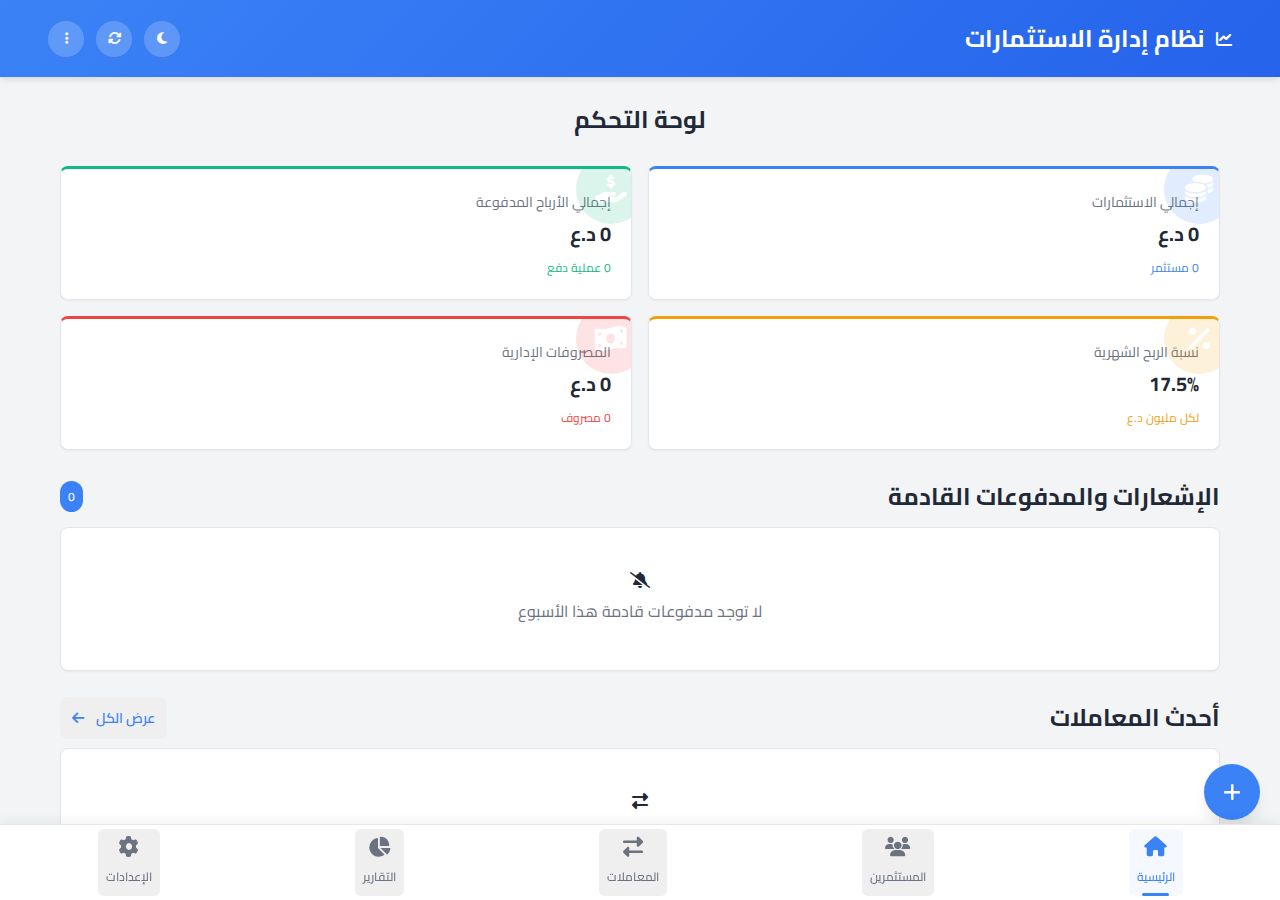
==== commit 859c18d2: "Add files via upload" ====
--- a/index.html
+++ b/index.html
@@ -1,2451 +1,3886 @@
-<!DOCTYPE html>
-<html lang="ar" dir="rtl">
-<head>
-    <meta charset="UTF-8">
-    <meta name="viewport" content="width=device-width, initial-scale=1.0">
-    <title>تطبيق القرعة العشوائية الفاخر</title>
-    <link href="https://fonts.googleapis.com/css2?family=Tajawal:wght@400;500;700;900&display=swap" rel="stylesheet">
-    <link rel="stylesheet" href="https://cdnjs.cloudflare.com/ajax/libs/font-awesome/6.4.0/css/all.min.css">
-    <link rel="manifest" href="./manifest.json">
-    <link rel="icon" href="https://firebasestorage.googleapis.com/v0/b/messageemeapp.appspot.com/o/%D8%B5%D9%88%D8%B1%20%D8%A7%D9%84%D9%82%D8%B1%D8%B9%D9%87%2F656ceed7-79c9-4f96-88d9-305066fcafd8%20(1).png?alt=media&token=42580a66-37c4-4b4a-a601-49e60a3b868e" type="image/png">
-    <script>
-        if ('serviceWorker' in navigator) {
-            navigator.serviceWorker.register('./service-worker.js')
-                .then(() => console.log('Service Worker Registered'))
-                .catch((error) => console.error('Service Worker Registration Failed:', error));
-        }
-    </script>
-    <style>
-        :root {
-            --primary-color: #3b82f6;
-            --secondary-color: #10b981;
-            --accent-color: #f59e0b;
-            --background-color: #f0f9ff;
-            --text-color: #1e3a8a;
-            --winner-color: #ef4444;
-            --error-color: #dc2626;
-            --sidebar-width: 350px;
-            --header-height: 5rem;
-            --border-radius: 1rem;
-            --box-shadow: 0 10px 25px rgba(0, 0, 0, 0.1);
-            --transition: all 0.4s cubic-bezier(0.25, 0.8, 0.25, 1);
-        }
-
-        * {
-            box-sizing: border-box;
-            margin: 0;
-            padding: 0;
-        }
-
-        body {
-            font-family: 'Tajawal', sans-serif;
-            background: linear-gradient(135deg, #e0f2fe 0%, #ffffff 100%);
-            color: var(--text-color);
-            line-height: 1.8;
-            min-height: 100vh;
-            display: flex;
-            flex-direction: column;
-            animation: fadeInPage 0.8s ease-in;
-            overflow-x: hidden;
-        }
-
-        @keyframes fadeInPage {
-            from { opacity: 0; }
-            to { opacity: 1; }
-        }
-
-        .header {
-            background: linear-gradient(90deg, var(--primary-color), var(--secondary-color));
-            color: white;
-            padding: 0 3rem;
-            display: flex;
-            justify-content: space-between;
-            align-items: center;
-            box-shadow: 0 4px 20px rgba(0, 0, 0, 0.15);
-            height: var(--header-height);
-            position: fixed;
-            top: 0;
-            left: 0;
-            right: 0;
-            z-index: 900;
-        }
-
-        .menu-icon {
-            font-size: 1.75rem;
-            cursor: pointer;
-            transition: var(--transition);
-            width: 2.5rem;
-            height: 2.5rem;
-            display: flex;
-            align-items: center;
-            justify-content: center;
-            border-radius: 50%;
-        }
-
-        .menu-icon:hover {
-            background-color: rgba(255, 255, 255, 0.2);
-            transform: rotate(90deg);
-        }
-
-        .app-title {
-            font-size: 1.75rem;
-            font-weight: 900;
-            letter-spacing: 1px;
-            background: linear-gradient(90deg, #ffffff, #f0f9ff);
-            background-clip: text;
-            -webkit-background-clip: text;
-            -webkit-text-fill-color: transparent;
-            text-shadow: 0 2px 10px rgba(0, 0, 0, 0.1);
-        }
-
-
-
-
-
-        .fullscreen-winner {
-                    position: fixed;
-                    top: 0;
-                    left: 0;
-                    width: 100%;
-                    height: 100%;
-                    background-color: rgba(0, 0, 0, 0.85);
-                    z-index: 2000;
-                    display: flex;
-                    align-items: center;
-                    justify-content: center;
-                    animation: fadeIn 0.5s ease;
-                    backdrop-filter: blur(10px);
-                }
-                
-                .fullscreen-winner.fade-out {
-                    animation: fadeOut 0.5s ease forwards;
-                }
-                
-                @keyframes fadeOut {
-                    from { opacity: 1; }
-                    to { opacity: 0; }
-                }
-                
-                .fullscreen-winner-content {
-                    position: relative;
-                    width: 100%;
-                    height: 100%;
-                    display: flex;
-                    align-items: center;
-                    justify-content: center;
-                    overflow: hidden;
-                }
-                
-                .fullscreen-winner-content img {
-                    max-width: 100%;
-                    max-height: 100%;
-                    object-fit: contain;
-                    animation: zoomIn 1s cubic-bezier(0.175, 0.885, 0.32, 1.275);
-                }
-                
-                @keyframes zoomIn {
-                    from { transform: scale(0.5); opacity: 0; }
-                    to { transform: scale(1); opacity: 1; }
-                }
-                
-                .fullscreen-winner-overlay {
-                    position: absolute;
-                    bottom: 0;
-                    left: 0;
-                    width: 100%;
-                    padding: 2rem;
-                    background: linear-gradient(to top, rgba(0, 0, 0, 0.8), transparent);
-                    color: white;
-                    text-align: center;
-                    animation: slideUp 0.8s ease;
-                }
-                
-                @keyframes slideUp {
-                    from { transform: translateY(100%); opacity: 0; }
-                    to { transform: translateY(0); opacity: 1; }
-                }
-                
-                .fullscreen-winner-overlay h2 {
-                    font-size: 3rem;
-                    margin-bottom: 1rem;
-                    text-shadow: 0 2px 10px rgba(0, 0, 0, 0.5);
-                    color: white;
-                }
-                
-                .close-fullscreen {
-                    background: linear-gradient(45deg, var(--primary-color), var(--secondary-color));
-                    color: white;
-                    border: none;
-                    padding: 1rem 2rem;
-                    border-radius: 9999px;
-                    font-size: 1.25rem;
-                    font-weight: bold;
-                    cursor: pointer;
-                    box-shadow: 0 10px 20px rgba(0, 0, 0, 0.3);
-                    transition: all 0.3s ease;
-                    margin-top: 1rem;
-                }
-                
-                .close-fullscreen:hover {
-                    transform: translateY(-5px);
-                    box-shadow: 0 15px 30px rgba(0, 0, 0, 0.4);
-                }
-                
-                .around-confetti {
-                    position: absolute;
-                    pointer-events: none;
-                    z-index: 1;
-                }
-                
-                /* تحسينات على كارت الفائز */
-                .winner-card {
-                    display: flex;
-                    flex-direction: column;
-                    align-items: center;
-                    animation: winnerCardAppear 0.8s cubic-bezier(0.26, 0.53, 0.74, 1.48) forwards;
-                    opacity: 0;
-                    transform: scale(0.8) translateY(30px);
-                    position: relative;
-                    width: 100%;
-                    max-width: 24rem;
-                }
-                
-                .winner-image-container {
-                    width: 100%;
-                    height: 24rem;
-                    overflow: hidden;
-                    position: relative;
-                    border-radius: 1.5rem;
-                    box-shadow: 0 20px 40px rgba(0, 0, 0, 0.3);
-                    transform-style: preserve-3d;
-                    perspective: 1000px;
-                }
-                
-                .winner-image-container img {
-                    width: 100%;
-                    height: 100%;
-                    object-fit: cover;
-                    transition: transform 0.5s ease;
-                    cursor: pointer;
-                }
-                
-                .winner-image-container:hover img {
-                    transform: scale(1.05);
-                }
-                
-                .winner-name-container {
-                    width: 100%;
-                    height: 24rem;
-                    display: flex;
-                    align-items: center;
-                    justify-content: center;
-                    background: linear-gradient(135deg, #f0f9ff, #e6f0f8);
-                    border-radius: 1.5rem;
-                    box-shadow: 0 20px 40px rgba(0, 0, 0, 0.3);
-                    overflow: hidden;
-                }
-                
-                .winner-name-container span {
-                    font-size: 3rem;
-                    font-weight: bold;
-                    color: var(--primary-color);
-                    text-align: center;
-                    padding: 2rem;
-                    text-shadow: 0 2px 5px rgba(0, 0, 0, 0.1);
-                }
-                
-                /* تحديث أسلوب عرض الفائزين */
-                .winners-container {
-                    display: grid;
-                    grid-template-columns: repeat(auto-fit, minmax(20rem, 1fr));
-                    gap: 3rem;
-                    width: 100%;
-                    margin: 3rem 0;
-                    z-index: 1;
-
-                }
-
-
-
-        .container {
-            max-width: 1200px;
-            width: 90%;
-            margin: calc(var(--header-height) + 2rem) auto 3rem;
-            padding: 2.5rem;
-            background-color: rgba(255, 255, 255, 0.95);
-            border-radius: var(--border-radius);
-            box-shadow: var(--box-shadow);
-            transition: var(--transition);
-            position: relative;
-            overflow: hidden;
-            backdrop-filter: blur(10px);
-        }
-
-        .container::before {
-            content: '';
-            position: absolute;
-            top: 0;
-            left: 0;
-            width: 100%;
-            height: 100%;
-            background: radial-gradient(circle at top right, rgba(59, 130, 246, 0.1), transparent 60%),
-                         radial-gradient(circle at bottom left, rgba(16, 185, 129, 0.1), transparent 60%);
-            z-index: -1;
-        }
-
-        .container:hover {
-            transform: translateY(-5px);
-            box-shadow: 0 20px 40px rgba(0, 0, 0, 0.15);
-        }
-
-        .lottery-type-switch {
-            display: flex;
-            justify-content: center;
-            margin-bottom: 3rem;
-            background-color: #f3f4f6;
-            border-radius: 9999px;
-            padding: 0.5rem;
-            box-shadow: inset 0 2px 10px rgba(0, 0, 0, 0.1);
-            max-width: 500px;
-            margin-left: auto;
-            margin-right: auto;
-        }
-
-        .switch-btn {
-            padding: 1rem 2rem;
-            margin: 0 0.5rem;
-            background-color: transparent;
-            color: var(--text-color);
-            border: none;
-            border-radius: 9999px;
-            cursor: pointer;
-            font-weight: bold;
-            font-size: 1.1rem;
-            transition: var(--transition);
-        }
-
-        .switch-btn.active {
-            background: linear-gradient(45deg, var(--primary-color), var(--secondary-color));
-            color: white;
-            box-shadow: 0 5px 15px rgba(0, 0, 0, 0.1);
-        }
-
-        .switch-btn:hover:not(.active) {
-            background-color: rgba(0, 0, 0, 0.05);
-            transform: translateY(-2px);
-        }
-
-        .file-input-wrapper {
-            margin-bottom: 2rem;
-            width: 100%;
-        }
-
-        .main-buttons {
-            display: flex;
-            flex-direction: column;
-            align-items: center;
-            gap: 1.5rem;
-            width: 100%;
-            max-width: 500px;
-            margin: 0 auto;
-        }
-
-        .btn {
-            background: linear-gradient(45deg, var(--primary-color), var(--secondary-color));
-            color: white;
-            border: none;
-            padding: 1.25rem 2.5rem;
-            border-radius: 9999px;
-            cursor: pointer;
-            font-size: 1.25rem;
-            font-weight: bold;
-            transition: var(--transition);
-            text-transform: uppercase;
-            letter-spacing: 1px;
-            box-shadow: 0 8px 15px rgba(0, 0, 0, 0.1);
-            display: inline-flex;
-            align-items: center;
-            justify-content: center;
-            width: 100%;
-            position: relative;
-            overflow: hidden;
-        }
-
-        .btn::before {
-            content: '';
-            position: absolute;
-            top: 0;
-            left: -100%;
-            width: 100%;
-            height: 100%;
-            background: linear-gradient(90deg, transparent, rgba(255, 255, 255, 0.2), transparent);
-            transition: 0.5s;
-        }
-
-        .btn:hover::before {
-            left: 100%;
-        }
-
-        .btn:hover {
-            transform: translateY(-5px);
-            box-shadow: 0 15px 25px rgba(0, 0, 0, 0.2);
-        }
-
-        .btn:active {
-            transform: translateY(0);
-            box-shadow: 0 5px 10px rgba(0, 0, 0, 0.1);
-        }
-
-        .btn i {
-            margin-left: 1rem;
-            font-size: 1.5rem;
-        }
-
-        .btn:disabled {
-            background: linear-gradient(45deg, #94a3b8, #cbd5e1);
-            cursor: not-allowed;
-            transform: none;
-            box-shadow: none;
-        }
-
-        .image-preview {
-            display: grid;
-            grid-template-columns: repeat(auto-fill, minmax(150px, 1fr));
-            gap: 1.5rem;
-            margin-top: 3rem;
-            width: 100%;
-        }
-
-        .image-item {
-            position: relative;
-            aspect-ratio: 1;
-            border-radius: 1rem;
-            overflow: hidden;
-            box-shadow: 0 8px 20px rgba(0, 0, 0, 0.1);
-            transition: var(--transition);
-            transform-style: preserve-3d;
-            perspective: 1000px;
-        }
-
-        .image-item:hover {
-            transform: scale(1.05) rotate(3deg);
-            box-shadow: 0 15px 30px rgba(0, 0, 0, 0.2);
-            z-index: 1;
-        }
-
-        .image-item img {
-            width: 100%;
-            height: 100%;
-            object-fit: cover;
-            transition: var(--transition);
-        }
-
-        .image-item:hover img {
-            transform: scale(1.1);
-        }
-
-        .image-item .remove-btn {
-            position: absolute;
-            top: 0.75rem;
-            right: 0.75rem;
-            background-color: rgba(239, 68, 68, 0.9);
-            color: white;
-            border: none;
-            border-radius: 9999px;
-            width: 2rem;
-            height: 2rem;
-            font-size: 1rem;
-            cursor: pointer;
-            display: flex;
-            align-items: center;
-            justify-content: center;
-            transition: var(--transition);
-            z-index: 2;
-            opacity: 0;
-            transform: scale(0.8);
-        }
-
-        .image-item:hover .remove-btn {
-            opacity: 1;
-            transform: scale(1);
-        }
-
-        .image-item .remove-btn:hover {
-            background-color: rgb(239, 68, 68);
-            transform: scale(1.2);
-        }
-
-        /* Names lottery section styles */
-        #namesLotterySection {
-            width: 100%;
-            max-width: 700px;
-            margin: 0 auto;
-        }
-
-        #namesInput {
-            width: 100%;
-            height: 10rem;
-            margin-bottom: 1.5rem;
-            padding: 1rem;
-            border: 2px solid #d1d5db;
-            border-radius: 1rem;
-            resize: vertical;
-            transition: var(--transition);
-            font-family: 'Tajawal', sans-serif;
-            font-size: 1.1rem;
-        }
-
-        #namesInput:focus {
-            outline: none;
-            border-color: var(--primary-color);
-            box-shadow: 0 0 0 3px rgba(59, 130, 246, 0.3);
-        }
-
-        #namesList {
-            margin-top: 2rem;
-            padding: 1.5rem;
-            border: 2px solid #e2e8f0;
-            border-radius: 1rem;
-            max-height: 20rem;
-            overflow-y: auto;
-            background-color: #f8fafc;
-        }
-
-        .name-item {
-            display: flex;
-            justify-content: space-between;
-            align-items: center;
-            padding: 0.75rem 1rem;
-            margin-bottom: 0.75rem;
-            background-color: white;
-            border-radius: 0.75rem;
-            box-shadow: 0 2px 5px rgba(0, 0, 0, 0.05);
-            transition: var(--transition);
-            animation: fadeIn 0.3s ease;
-        }
-
-        @keyframes fadeIn {
-            from { opacity: 0; transform: translateY(10px); }
-            to { opacity: 1; transform: translateY(0); }
-        }
-
-        .name-item:hover {
-            background-color: #f0f9ff;
-            transform: translateX(5px);
-            box-shadow: 0 5px 10px rgba(0, 0, 0, 0.1);
-        }
-
-        .name-item span {
-            font-weight: 500;
-            font-size: 1.1rem;
-        }
-
-        .remove-name {
-            background-color: #f87171;
-            color: white;
-            border: none;
-            border-radius: 9999px;
-            width: 2rem;
-            height: 2rem;
-            display: flex;
-            justify-content: center;
-            align-items: center;
-            cursor: pointer;
-            transition: var(--transition);
-            font-size: 1.25rem;
-        }
-
-        .remove-name:hover {
-            background-color: #ef4444;
-            transform: scale(1.1);
-        }
-
-        /* Sidebar styles */
-        .sidebar {
-            position: fixed;
-            top: 0;
-            right: calc(-1 * var(--sidebar-width));
-            width: var(--sidebar-width);
-            height: 100vh;
-            background-color: white;
-            box-shadow: -5px 0 25px rgba(0, 0, 0, 0.15);
-            transition: right 0.5s cubic-bezier(0.175, 0.885, 0.32, 1.275);
-            z-index: 1000;
-            overflow-y: auto;
-            padding: 3rem 2rem;
-        }
-
-        .sidebar.open {
-            right: 0;
-        }
-
-        .sidebar h2 {
-            margin-bottom: 2rem;
-            font-size: 1.75rem;
-            color: var(--primary-color);
-            text-align: center;
-            position: relative;
-        }
-
-        .sidebar h2::after {
-            content: '';
-            position: absolute;
-            bottom: -0.75rem;
-            left: 50%;
-            transform: translateX(-50%);
-            width: 50px;
-            height: 4px;
-            background: linear-gradient(90deg, var(--primary-color), var(--secondary-color));
-            border-radius: 2px;
-        }
-
-        .close-sidebar {
-            position: absolute;
-            top: 1.5rem;
-            left: 1.5rem;
-            font-size: 2rem;
-            cursor: pointer;
-            color: var(--text-color);
-            transition: var(--transition);
-            width: 2.5rem;
-            height: 2.5rem;
-            display: flex;
-            align-items: center;
-            justify-content: center;
-            border-radius: 50%;
-        }
-
-        .close-sidebar:hover {
-            color: var(--primary-color);
-            background-color: #f0f9ff;
-            transform: rotate(90deg);
-        }
-
-        .settings {
-            margin-bottom: 2.5rem;
-        }
-
-        .settings label {
-            display: block;
-            margin-bottom: 0.5rem;
-            font-weight: bold;
-            color: var(--primary-color);
-            font-size: 1.1rem;
-        }
-
-        .settings .info-text {
-            font-size: 0.9rem;
-            color: #64748b;
-            margin-bottom: 0.75rem;
-        }
-
-        .settings input[type="number"] {
-            width: 100%;
-            padding: 1rem;
-            border: 2px solid #e2e8f0;
-            border-radius: 0.75rem;
-            font-size: 1.1rem;
-            transition: var(--transition);
-            background-color: #f8fafc;
-        }
-
-        .settings input[type="number"]:focus {
-            outline: none;
-            border-color: var(--primary-color);
-            box-shadow: 0 0 0 3px rgba(59, 130, 246, 0.2);
-            background-color: white;
-        }
-
-        .error-message {
-            color: var(--error-color);
-            margin-top: 0.5rem;
-            font-size: 0.9rem;
-            font-weight: 500;
-        }
-
-        /* Modal styles */
-        .modal {
-            display: none;
-            position: fixed;
-            z-index: 1000;
-            left: 0;
-            top: 0;
-            width: 100%;
-            height: 100%;
-            background-color: rgba(0, 0, 0, 0.85);
-            animation: fadeIn 0.4s ease;
-            backdrop-filter: blur(8px);
-            overflow: hidden;
-        }
-
-        .modal-content {
-            background-color: white;
-            margin: 8vh auto;
-            padding: 3rem;
-            border-radius: 1.5rem;
-            width: 90%;
-            max-width: 50rem;
-            text-align: center;
-            position: relative;
-            box-shadow: 0 25px 50px rgba(0, 0, 0, 0.3);
-            animation: slideIn 0.6s cubic-bezier(0.175, 0.885, 0.32, 1.275);
-            overflow: hidden;
-        }
-
-        .lottery-animation-modal {
-            background-color: rgba(255, 255, 255, 0.98);
-            padding: 2.5rem;
-            border-radius: 2rem;
-            overflow: visible;
-            box-shadow: 0 25px 80px rgba(0, 0, 0, 0.35);
-        }
-
-        .lottery-container {
-            display: flex;
-            flex-direction: column;
-            align-items: center;
-            position: relative;
-        }
-
-        .spinner-wrapper {
-            position: relative;
-            margin-bottom: 2rem;
-            perspective: 1000px;
-        }
-   /* Updated spinner styles for better image display */
-   .spinner-frame {
-        position: relative;
-        width: 100%;
-        max-width: 24rem;
-        height: 24rem;
-        border-radius: 1.5rem;
-        box-shadow: 0 20px 40px rgba(0, 0, 0, 0.2), 
-                    0 0 0 0.75rem rgba(255, 255, 255, 0.8),
-                    0 0 0 1.5rem rgba(59, 130, 246, 0.2);
-        overflow: hidden;
-        transform-style: preserve-3d;
-        transform: rotateX(5deg);
-        background: linear-gradient(to bottom, #f0f9ff, #d4e8f9);
-        transition: all 0.5s cubic-bezier(0.175, 0.885, 0.32, 1.275);
-        margin: 0 auto;
-    }
-    
-    .spinner {
-        width: 100%;
-        height: 100%;
-        position: relative;
-        overflow: hidden;
-        transform-style: preserve-3d;
-        perspective: 1000px;
-        display: flex;
-        align-items: center;
-        justify-content: center;
-    }
-    
-    .image-list {
-        display: flex;
-        flex-direction: column;
-        animation: slideUp 3s linear infinite;
-        will-change: transform;
-        width: 100%;
-    }
-    
-    .image-list img, .image-list div {
-        width: 100%;
-        height: 24rem;
-        object-fit: cover;
-        transition: all 0.2s ease;
-        box-shadow: 0 5px 15px rgba(0, 0, 0, 0.1);
-        margin: 0.5rem 0;
-        border-radius: 0.5rem;
-    }
-    
-    /* Add responsive styles for smaller screens */
-    @media (max-width: 768px) {
-        .spinner-frame {
-            height: 18rem;
-        }
-        
-        .image-list img, .image-list div {
-            height: 18rem;
-        }
-    }
-    
-    @media (max-width: 576px) {
-        .spinner-frame {
-            height: 16rem;
-        }
-        
-        .image-list img, .image-list div {
-            height: 16rem;
-        }
-    }
-    
-    /* Update the spinner wrapper to be more responsive */
-    .spinner-wrapper {
-        position: relative;
-        margin-bottom: 2rem;
-        perspective: 1000px;
-        width: 100%;
-        display: flex;
-        justify-content: center;
-    }
-    
-    /* Update the modal content to be more responsive */
-    .lottery-animation-modal {
-        background-color: rgba(255, 255, 255, 0.98);
-        padding: 2rem;
-        border-radius: 2rem;
-        overflow: visible;
-        box-shadow: 0 25px 80px rgba(0, 0, 0, 0.35);
-        width: 100%;
-        max-width: 40rem;
-        margin: 0 auto;
-    }
-
-        .spinner-frame::before {
-            content: '';
-            position: absolute;
-            top: 0;
-            left: 0;
-            right: 0;
-            height: 30%;
-            background: linear-gradient(to bottom, 
-                rgba(255, 255, 255, 0.8) 0%, 
-                rgba(255, 255, 255, 0) 100%);
-            z-index: 5;
-            pointer-events: none;
-            border-top-left-radius: 1.5rem;
-            border-top-right-radius: 1.5rem;
-        }
-
-        .spinner-frame::after {
-            content: '';
-            position: absolute;
-            bottom: 0;
-            left: 0;
-            right: 0;
-            height: 30%;
-            background: linear-gradient(to top, 
-                rgba(0, 0, 0, 0.2) 0%, 
-                rgba(0, 0, 0, 0) 100%);
-            z-index: 5;
-            pointer-events: none;
-            border-bottom-left-radius: 1.5rem;
-            border-bottom-right-radius: 1.5rem;
-        }
-
-        @keyframes slideIn {
-            from { transform: translateY(-5rem); opacity: 0; }
-            to { transform: translateY(0); opacity: 1; }
-        }
-
-        .close {
-            position: absolute;
-            right: 1.5rem;
-            top: 1.5rem;
-            font-size: 2.5rem;
-            cursor: pointer;
-            color: var(--text-color);
-            transition: var(--transition);
-            width: 3rem;
-            height: 3rem;
-            display: flex;
-            align-items: center;
-            justify-content: center;
-            border-radius: 50%;
-            z-index: 20;
-            background-color: white;
-            box-shadow: 0 5px 15px rgba(0, 0, 0, 0.15);
-        }
-
-        .close:hover {
-            color: var(--primary-color);
-            background-color: #f0f9ff;
-            transform: rotate(90deg);
-            box-shadow: 0 8px 20px rgba(0, 0, 0, 0.2);
-        }
-
-        /* Spinner and countdown styles */
-        .spinner {
-            width: 100%;
-            height: 100%;
-            position: relative;
-            overflow: hidden;
-            transform-style: preserve-3d;
-            perspective: 1000px;
-        }
-
-        .image-list {
-            display: flex;
-            flex-direction: column;
-            animation: slideUp 3s linear infinite;
-            will-change: transform;
-        }
-
-        .image-list img, .image-list div {
-            width: 100%;
-            height: 24rem;
-            object-fit: cover;
-            transition: all 0.2s ease;
-            box-shadow: 0 5px 15px rgba(0, 0, 0, 0.1);
-            margin: 0.5rem 0;
-            border-radius: 0.5rem;
-        }
-
-        @keyframes slideUp {
-            0% { transform: translateY(0); }
-            100% { transform: translateY(-100%); }
-        }
-
-        /* Highlight effect for the selected item */
-        .highlight-winner {
-            animation: highlightWinner 0.5s ease-in-out;
-        }
-
-        @keyframes highlightWinner {
-            0% { transform: scale(0.95); filter: brightness(1); box-shadow: 0 0 0 0 rgba(239, 68, 68, 0.4); }
-            25% { transform: scale(1.1); filter: brightness(1.5); box-shadow: 0 0 0 20px rgba(239, 68, 68, 0); }
-            50% { transform: scale(1.05); filter: brightness(1.3); box-shadow: 0 0 30px rgba(239, 68, 68, 0.8); }
-            75% { transform: scale(1.08); filter: brightness(1.4); box-shadow: 0 0 20px rgba(239, 68, 68, 0.6); }
-            100% { transform: scale(1); filter: brightness(1.2); box-shadow: 0 0 10px rgba(239, 68, 68, 0.4); }
-        }
-        
-        /* مؤثرات إضافية للفائز */
-        .highlight-winner {
-            position: relative;
-            z-index: 10;
-            box-shadow: 0 0 30px rgba(239, 68, 68, 0.8), 0 0 60px rgba(255, 165, 0, 0.6);
-            animation: highlightWinner 1.5s ease-in-out forwards;
-        }
-        
-        .highlight-winner::before {
-            content: '';
-            position: absolute;
-            top: -10px;
-            left: -10px;
-            right: -10px;
-            bottom: -10px;
-            border: 5px solid gold;
-            border-radius: 1rem;
-            animation: pulseGold 1.5s ease-in-out infinite;
-            z-index: -1;
-        }
-        
-        @keyframes pulseGold {
-            0% { transform: scale(1); opacity: 1; }
-            50% { transform: scale(1.1); opacity: 0.5; }
-            100% { transform: scale(1); opacity: 1; }
-        }
-
-        .countdown-wrapper {
-            position: relative;
-            margin-top: 1rem;
-            text-align: center;
-        }
-
-        .countdown {
-            font-size: 6rem;
-            font-weight: 900;
-            background: linear-gradient(45deg, var(--primary-color), var(--secondary-color));
-            background-clip: text;
-            -webkit-background-clip: text;
-            -webkit-text-fill-color: transparent;
-            margin: 1rem 0;
-            text-shadow: 0 5px 15px rgba(0, 0, 0, 0.1);
-            position: relative;
-            display: inline-block;
-            transition: all 0.3s ease;
-            transform-origin: center;
-        }
-
-        .countdown.pulse {
-            animation: pulsate 0.5s ease-in-out;
-        }
-
-        @keyframes pulsate {
-            0% { transform: scale(1); }
-            50% { transform: scale(1.2); }
-            100% { transform: scale(1); }
-        }
-
-        .countdown::after {
-            content: '';
-            position: absolute;
-            bottom: -0.75rem;
-            left: 50%;
-            transform: translateX(-50%);
-            width: 80px;
-            height: 6px;
-            background: linear-gradient(90deg, var(--primary-color), var(--secondary-color));
-            border-radius: 3px;
-            box-shadow: 0 2px 10px rgba(59, 130, 246, 0.4);
-        }
-
-        #countdownText {
-            font-size: 1.75rem;
-            font-weight: bold;
-            color: var(--text-color);
-            margin-top: 0.5rem;
-            text-shadow: 0 2px 5px rgba(0, 0, 0, 0.05);
-        }
-
-        /* Winner modal styles */
-        .winner-modal {
-            background: radial-gradient(circle at center, #ef4444 0%, #b91c1c 100%);
-            padding: 3rem;
-            border-radius: 1.5rem;
-            text-align: center;
-            color: white;
-            position: relative;
-            overflow: hidden;
-            box-shadow: 0 25px 50px rgba(0, 0, 0, 0.3);
-            animation: popIn 0.8s cubic-bezier(0.26, 0.53, 0.74, 1.48);
-        }
-
-        @keyframes popIn {
-            0% { transform: scale(0.5); opacity: 0; }
-            70% { transform: scale(1.1); }
-            100% { transform: scale(1); opacity: 1; }
-        }
-
-        .winner-modal::before {
-            content: '';
-            position: absolute;
-            top: 0;
-            left: 0;
-            right: 0;
-            bottom: 0;
-            background: url("data:image/svg+xml,%3Csvg width='100' height='100' viewBox='0 0 100 100' xmlns='http://www.w3.org/2000/svg'%3E%3Cpath d='M11 18c3.866 0 7-3.134 7-7s-3.134-7-7-7-7 3.134-7 7 3.134 7 7 7zm48 25c3.866 0 7-3.134 7-7s-3.134-7-7-7-7 3.134-7 7 3.134 7 7 7zm-43-7c1.657 0 3-1.343 3-3s-1.343-3-3-3-3 1.343-3 3 1.343 3 3 3zm63 31c1.657 0 3-1.343 3-3s-1.343-3-3-3-3 1.343-3 3 1.343 3 3 3zM34 90c1.657 0 3-1.343 3-3s-1.343-3-3-3-3 1.343-3 3 1.343 3 3 3zm56-76c1.657 0 3-1.343 3-3s-1.343-3-3-3-3 1.343-3 3 1.343 3 3 3zM12 86c2.21 0 4-1.79 4-4s-1.79-4-4-4-4 1.79-4 4 1.79 4 4 4zm28-65c2.21 0 4-1.79 4-4s-1.79-4-4-4-4 1.79-4 4 1.79 4 4 4zm23-11c2.76 0 5-2.24 5-5s-2.24-5-5-5-5 2.24-5 5 2.24 5 5 5zm-6 60c2.21 0 4-1.79 4-4s-1.79-4-4-4-4 1.79-4 4 1.79 4 4 4zm29 22c2.76 0 5-2.24 5-5s-2.24-5-5-5-5 2.24-5 5 2.24 5 5 5zM32 63c2.76 0 5-2.24 5-5s-2.24-5-5-5-5 2.24-5 5 2.24 5 5 5zm57-13c2.76 0 5-2.24 5-5s-2.24-5-5-5-5 2.24-5 5 2.24 5 5 5zm-9-21c1.105 0 2-.895 2-2s-.895-2-2-2-2 .895-2 2 .895 2 2 2zM60 91c1.105 0 2-.895 2-2s-.895-2-2-2-2 .895-2 2 .895 2 2 2zM35 41c1.105 0 2-.895 2-2s-.895-2-2-2-2 .895-2 2 .895 2 2 2zM12 60c1.105 0 2-.895 2-2s-.895-2-2-2-2 .895-2 2 .895 2 2 2z' fill='%23ffffff' fill-opacity='0.1' fill-rule='evenodd'/%3E%3C/svg%3E");
-            opacity: 0.3;
-            z-index: 0;
-        }
-
-        .winners-container {
-            display: flex;
-            flex-wrap: wrap;
-            justify-content: center;
-            gap: 2rem;
-            margin: 2rem 0;
-            z-index: 1;
-            position: relative;
-        }
-
-        .winner-card {
-            display: flex;
-            flex-direction: column;
-            align-items: center;
-            animation: winnerCardAppear 0.8s cubic-bezier(0.26, 0.53, 0.74, 1.48) forwards;
-            opacity: 0;
-            transform: scale(0.8) translateY(30px);
-            perspective: 1000px;
-        }
-
-        @keyframes winnerCardAppear {
-            0% { opacity: 0; transform: scale(0.8) translateY(30px); }
-            100% { opacity: 1; transform: scale(1) translateY(0); }
-        }
-
-        .winner-card:nth-child(2) {
-            animation-delay: 0.2s;
-        }
-
-        .winner-card:nth-child(3) {
-            animation-delay: 0.4s;
-        }
-
-        .winner-card img {
-            width: 20rem;
-            height: 20rem;
-            border-radius: 1rem;
-            object-fit: cover;
-            border: 0.75rem solid white;
-            box-shadow: 0 20px 40px rgba(0, 0, 0, 0.4),
-                        0 0 0 2px rgba(255, 255, 255, 0.6),
-                        0 0 30px rgba(255, 255, 255, 0.8);
-            transition: var(--transition);
-            transform-style: preserve-3d;
-            perspective: 1000px;
-            animation: winnerImageReveal 1s cubic-bezier(0.175, 0.885, 0.32, 1.275) forwards;
-            opacity: 0;
-            transform: translateZ(-100px) rotateY(-10deg);
-            cursor: pointer;
-        }
-
-        @keyframes winnerImageReveal {
-            0% { opacity: 0; transform: translateZ(-100px) rotateY(-10deg); }
-            60% { opacity: 1; transform: translateZ(50px) rotateY(15deg); }
-            100% { opacity: 1; transform: translateZ(0) rotateY(0); }
-        }
-
-        .winner-card:hover img {
-            transform: scale(1.05) rotateY(12deg) translateZ(30px);
-            box-shadow: 0 25px 50px rgba(0, 0, 0, 0.5),
-                        0 0 0 2px rgba(255, 255, 255, 0.8),
-                        0 0 40px rgba(255, 255, 255, 0.9);
-        }
-
-        .winner-card p {
-            margin-top: 1.5rem;
-            font-size: 1.75rem;
-            font-weight: bold;
-            color: white;
-            text-shadow: 0 2px 8px rgba(0, 0, 0, 0.4);
-            opacity: 0;
-            animation: fadeIn 0.5s ease-out 0.8s forwards;
-        }
-
-        .winner-modal h2 {
-            font-size: 3.5rem;
-            margin-bottom: 1.5rem;
-            text-shadow: 0 5px 15px rgba(0, 0, 0, 0.2);
-
-             }
-
-        /* Confetti styles */
-        .confetti {
-            position: fixed;
-            width: 10px;
-            height: 10px;
-            z-index: 1000;
-            animation: confetti 5s ease-in-out infinite, confettiSway 2s ease-in-out infinite;
-        }
-
-        @keyframes confetti {
-            0% { transform: translateY(-10vh) rotateZ(0deg); opacity: 1; }
-            100% { transform: translateY(110vh) rotateZ(720deg); opacity: 0; }
-        }
-
-        @keyframes confettiSway {
-            0%, 100% { margin-left: 0; }
-            50% { margin-left: 30px; }
-        }
-
-        /* Footer styles */
-        .footer {
-            text-align: center;
-            padding: 1.5rem;
-            background: linear-gradient(90deg, var(--primary-color) 0%, var(--secondary-color) 100%);
-            color: white;
-            font-size: 1rem;
-            margin-top: auto;
-            position: relative;
-            z-index: 10;
-        }
-
-        /* Video modal styles */
-        .video-modal {
-            display: none;
-            position: fixed;
-            top: 0;
-            left: 0;
-            width: 100%;
-            height: 100%;
-            background: rgba(0, 0, 0, 0.9);
-            align-items: center;
-            justify-content: center;
-            z-index: 1100;
-            backdrop-filter: blur(10px);
-        }
-
-        .video-modal-content {
-            position: relative;
-            width: 90%;
-            max-width: 64rem;
-            background: white;
-            padding: 2rem;
-            border-radius: 1.5rem;
-            box-shadow: 0 25px 50px rgba(0, 0, 0, 0.25);
-            animation: fadeInScale 0.6s cubic-bezier(0.175, 0.885, 0.32, 1.275);
-        }
-
-        @keyframes fadeInScale {
-            from { transform: scale(0.9); opacity: 0; }
-            to { transform: scale(1); opacity: 1; }
-        }
-
-        .video-modal iframe {
-            width: 100%;
-            height: 36rem;
-            border-radius: 1rem;
-            box-shadow: 0 10px 30px rgba(0, 0, 0, 0.2);
-        }
-
-        .close-video {
-            position: absolute;
-            top: 1rem;
-            right: 1rem;
-            font-size: 2rem;
-            cursor: pointer;
-            color: var(--text-color);
-            transition: var(--transition);
-            width: 2.5rem;
-            height: 2.5rem;
-            display: flex;
-            align-items: center;
-            justify-content: center;
-            border-radius: 50%;
-            background-color: white;
-            z-index: 10;
-        }
-
-        .close-video:hover {
-            color: var(--primary-color);
-            transform: rotate(90deg);
-            background-color: #f0f9ff;
-        }
-
-        /* Responsive styles */
-        @media (max-width: 1200px) {
-            .container {
-                width: 95%;
-            }
-        }
-
-        @media (max-width: 992px) {
-            .header {
-                padding: 0 1.5rem;
-            }
-            
-            .app-title {
-                font-size: 1.5rem;
-            }
-            
-            .container {
-                padding: 2rem;
-            }
-            
-            .spinner {
-                width: 14rem;
-                height: 14rem;
-            }
-            
-            .image-list img {
-                height: 14rem;
-            }
-            
-            .winner-card img {
-                width: 14rem;
-                height: 14rem;
-            }
-            
-            .video-modal iframe {
-                height: 32rem;
-            }
-        }
-
-        @media (max-width: 768px) {
-            :root {
-                --sidebar-width: 100vw;
-            }
-            
-            .header {
-                padding: 0 1rem;
-            }
-            
-            .app-title {
-                font-size: 1.25rem;
-            }
-            
-            .container {
-                padding: 1.5rem;
-                margin-top: calc(var(--header-height) + 1rem);
-            }
-            
-            .modal-content {
-                width: 95%;
-                padding: 2rem;
-                margin: 5% auto;
-            }
-            
-            .spinner {
-                width: 12rem;
-                height: 12rem;
-            }
-            
-            .image-list img {
-                height: 12rem;
-            }
-            
-            .countdown {
-                font-size: 4rem;
-            }
-            
-            .winner-modal h2 {
-                font-size: 2.5rem;
-            }
-            
-            .winner-card img {
-                width: 12rem;
-                height: 12rem;
-            }
-            
-            .btn {
-                font-size: 1.1rem;
-                padding: 1rem 2rem;
-            }
-            
-            .image-item {
-                width: 100%;
-            }
-            
-            .video-modal-content {
-                width: 95%;
-            }
-            
-            .video-modal iframe {
-                height: 24rem;
-            }
-        }
-
-        @media (max-width: 576px) {
-            .header {
-                height: 4.5rem;
-            }
-            
-            .app-title {
-                font-size: 1.1rem;
-            }
-            
-            .container {
-                margin-top: calc(4.5rem + 1rem);
-                padding: 1.25rem;
-            }
-            
-            .spinner {
-                width: 10rem;
-                height: 10rem;
-            }
-            
-            .image-list img {
-                height: 10rem;
-            }
-            
-            .countdown {
-                font-size: 3rem;
-            }
-            
-            .winner-modal {
-                padding: 2rem;
-            }
-            
-            .winner-modal h2 {
-                font-size: 2rem;
-            }
-            
-            .winner-card img {
-                width: 10rem;
-                height: 10rem;
-            }
-            
-            .btn {
-                font-size: 1rem;
-                padding: 0.875rem 1.75rem;
-            }
-            
-            .switch-btn {
-                padding: 0.75rem 1.5rem;
-                font-size: 0.9rem;
-            }
-            
-            .video-modal iframe {
-                height: 18rem;
-            }
-        }
-
-        /* Custom scrollbar for webkit browsers */
-        ::-webkit-scrollbar {
-            width: 0.5rem;
-        }
-
-        ::-webkit-scrollbar-track {
-            background: #f1f1f1;
-            border-radius: 0.25rem;
-        }
-
-        ::-webkit-scrollbar-thumb {
-            background: var(--primary-color);
-            border-radius: 0.25rem;
-        }
-
-        ::-webkit-scrollbar-thumb:hover {
-            background: var(--secondary-color);
-        }
-
-        /* Animation for drag and drop */
-        .drag-over {
-            background-color: rgba(16, 185, 129, 0.1);
-            border: 2px dashed var(--secondary-color);
-        }
-
-        /* Improved accessibility */
-        .btn:focus, .switch-btn:focus, .remove-name:focus, .close:focus, .close-video:focus {
-            outline: none;
-            box-shadow: 0 0 0 3px rgba(59, 130, 246, 0.5);
-        }
-
-        /* Modern input focus styles */
-        input:focus, textarea:focus {
-            outline: none;
-            border-color: var(--primary-color);
-            box-shadow: 0 0 0 3px rgba(59, 130, 246, 0.3);
-        }
-    </style>
-</head>
-<body>
-    <header class="header">
-        <div class="menu-icon" id="menuIcon">
-            <i class="fas fa-bars"></i>
-        </div>
-        <div class="app-title">تطبيق القرعة العشوائية الفاخر</div>
-    </header>
-
-    <div class="sidebar" id="sidebar">
-        <div class="close-sidebar" id="closeSidebar">
-            <i class="fas fa-times"></i>
-        </div>
-        <h2>إعدادات القرعة</h2>
-        <div class="settings">
-            <label for="winnersCount">عدد الفائزين:</label>
-            <div class="info-text">أدخل رقمًا بين 1 و 10</div>
-            <input type="number" id="winnersCount" min="1" max="10" value="1">
-            <div id="winnersCountError" class="error-message"></div>
-        </div>
-        <div class="settings">
-            <label for="duration">مدة القرعة (بالثواني):</label>
-            <div class="info-text">أدخل رقمًا بين 1 و 60</div>
-            <input type="number" id="duration" min="1" max="60" value="5">
-            <div id="durationError" class="error-message"></div>
-        </div>
-        <div class="settings">
-            <label for="winnerDisplayTime">مدة عرض الفائز (بالثواني):</label>
-            <div class="info-text">أدخل رقمًا بين 1 و 30</div>
-            <input type="number" id="winnerDisplayTime" min="1" max="30" value="8">
-            <div id="winnerDisplayTimeError" class="error-message"></div>
-        </div>
-        <div class="settings">
-            <label for="speed">سرعة تقلب الصور (بالثواني):</label>
-            <div class="info-text">أدخل رقمًا بين 1 و 10</div>
-            <input type="number" id="speed" min="1" max="10" value="3">
-            <div id="speedError" class="error-message"></div>
-        </div>
-    </div>
-
-    <div class="container">
-        <div class="lottery-type-switch">
-            <button id="imagesLotteryBtn" class="switch-btn active">قرعة بالصور</button>
-            <button id="namesLotteryBtn" class="switch-btn">قرعة بالأسماء</button>
-        </div>
-
-        <div id="imagesLotterySection">
-            <div class="main-buttons">
-                <div class="file-input-wrapper">
-                    <button class="btn" id="uploadButton"><i class="fas fa-images"></i> اختر الصور</button>
-                    <input type="file" id="imageInput" accept="image/*" multiple style="display: none;">
-                </div>
-                <button class="btn" id="startButton" disabled><i class="fas fa-play"></i> بدء القرعة</button>
-            </div>
-            <div class="image-preview" id="imagePreview"></div>
-        </div>
-
-        <div id="namesLotterySection" style="display: none;">
-            <textarea id="namesInput" placeholder="أدخل الأسماء هنا، اسم واحد في كل سطر"></textarea>
-            <div class="main-buttons">
-                <button class="btn" id="addNamesButton"><i class="fas fa-plus"></i> إضافة الأسماء</button>
-                <button class="btn" id="startNamesButton" disabled><i class="fas fa-play"></i> بدء القرعة</button>
-            </div>
-            <div id="namesList"></div>
-        </div>
-    </div>
-
-    <div id="modal" class="modal">
-        <div class="modal-content lottery-animation-modal">
-            <span class="close" id="closeModal">&times;</span>
-            <div class="lottery-container">
-                <div class="spinner-wrapper">
-                    <div class="spinner-frame">
-                        <div class="spinner" id="spinner" style="display: flex; align-items: center; justify-content: center;">
-                            <div class="image-wrapper" style="width: 100%; height: 100%; overflow: hidden; display: flex; align-items: center; justify-content: center;">
-                                <img id="spinnerImage" src="" alt="صورة الفائز" style="max-width: 100%; max-height: 100%; object-fit: contain; border-radius: 1rem;">
-                            </div>
-                        </div>
-                    </div>
-                </div>
-                <div class="countdown-wrapper">
-                    <div class="countdown" id="countdown"></div>
-                    <p id="countdownText">جاري اختيار الفائزين...</p>
-                </div>
-            </div>
-        </div>
-    </div>
-                </div>
-                <div class="countdown-wrapper">
-                    <div class="countdown" id="countdown"></div>
-                    <p id="countdownText">جاري اختيار الفائزين...</p>
-                </div>
-            </div>
-        </div>
-    </div>
-
-    <div id="winnerModal" class="modal">
-        <div class="modal-content winner-modal">
-            <h2>تهانينا للفائزين!</h2>
-            <div id="winnersContainer" class="winners-container"></div>
-            <p>تم اختيار الفائزين. ألف مبروك!</p>
-        </div>
-    </div>
-
-    <div id="videoModal" class="video-modal" style="display: none;">
-        <div class="video-modal-content">
-            <span class="close-video" id="closeVideo">&times;</span>
-            <iframe id="videoIframe" src="https://firebasestorage.googleapis.com/v0/b/messageemeapp.appspot.com/o/videos%2Flv_0_%D9%A2%D9%A0%D9%A2%D9%A4%D9%A0%D9%A9%D9%A1%D9%A2%D9%A0%D9%A2%D9%A5%D9%A4%D9%A1%D9%A7.mp4?alt=media&token=5ede2382-bbf5-4a1e-a18f-99fbcc0d81c7" frameborder="0" allow="autoplay; encrypted-media" allowfullscreen></iframe>
-        </div>
-    </div>
-
-    <footer class="footer">
-        <p>© 2025 تطبيق القرعة العشوائية الفاخر. جميع الحقوق محفوظة.</p>
-    </footer>
-
-    <script>
-        let images = [];
-        let names = [];
-        let currentLotteryType = 'images'; // 'images' أو 'names'
-
-        // DOM عناصر 
-        const imageInput = document.getElementById('imageInput');
-        const imagePreview = document.getElementById('imagePreview');
-        const startButton = document.getElementById('startButton');
-        const startNamesButton = document.getElementById('startNamesButton');
-        const modal = document.getElementById('modal');
-        const closeModal = document.getElementById('closeModal');
-        const winnerModal = document.getElementById('winnerModal');
-        const spinner = document.getElementById('spinner');
-        const countdown = document.getElementById('countdown');
-        const countdownText = document.getElementById('countdownText');
-        const durationInput = document.getElementById('duration');
-        const winnerDisplayTimeInput = document.getElementById('winnerDisplayTime');
-        const speedInput = document.getElementById('speed');
-        const durationError = document.getElementById('durationError');
-        const winnerDisplayTimeError = document.getElementById('winnerDisplayTimeError');
-        const speedError = document.getElementById('speedError');
-        const winnersCountInput = document.getElementById('winnersCount');
-        const winnersCountError = document.getElementById('winnersCountError');
-        const winnersContainer = document.getElementById('winnersContainer');
-        const sidebar = document.getElementById('sidebar');
-        const menuIcon = document.getElementById('menuIcon');
-        const closeSidebar = document.getElementById('closeSidebar');
-        const uploadButton = document.getElementById('uploadButton');
-        const videoModal = document.getElementById('videoModal');
-        const closeVideo = document.getElementById('closeVideo');
-
-        // أزرار التبديل بين أنواع القرعة
-        const imagesLotteryBtn = document.getElementById('imagesLotteryBtn');
-        const namesLotteryBtn = document.getElementById('namesLotteryBtn');
-        const imagesLotterySection = document.getElementById('imagesLotterySection');
-        const namesLotterySection = document.getElementById('namesLotterySection');
-
-        // عناصر القرعة بالأسماء
-        const namesInput = document.getElementById('namesInput');
-        const addNamesButton = document.getElementById('addNamesButton');
-        const namesList = document.getElementById('namesList');
-
-        // مستمعو الأحداث
-        imageInput.addEventListener('change', handleImageUpload);
-        startButton.addEventListener('click', startLottery);
-        startNamesButton.addEventListener('click', startLottery);
-        durationInput.addEventListener('input', validateInputs);
-        winnerDisplayTimeInput.addEventListener('input', validateInputs);
-        speedInput.addEventListener('input', validateInputs);
-        winnersCountInput.addEventListener('input', validateInputs);
-        menuIcon.addEventListener('click', toggleSidebar);
-        closeSidebar.addEventListener('click', toggleSidebar);
-        uploadButton.addEventListener('click', () => imageInput.click());
-        closeModal.addEventListener('click', () => modal.style.display = 'none');
-        closeVideo.addEventListener('click', () => videoModal.style.display = 'none');
-
-        // مستمعو الأحداث للقرعة
-        imagesLotteryBtn.addEventListener('click', () => switchLotteryType('images'));
-        namesLotteryBtn.addEventListener('click', () => switchLotteryType('names'));
-        addNamesButton.addEventListener('click', addNames);
-
-        // النقر خارج النوافذ المنبثقة
-        window.addEventListener('click', (e) => {
-            if (e.target === modal) modal.style.display = 'none';
-            if (e.target === winnerModal) winnerModal.style.display = 'none';
-            if (e.target === videoModal) videoModal.style.display = 'none';
-        });
-
-        function toggleSidebar() {
-            sidebar.classList.toggle('open');
-        }
-
-        function handleImageUpload(event) {
-            const files = event.target.files;
-            
-            if (files.length === 0) return;
-            
-            images = [];
-            imagePreview.innerHTML = '';
-
-            for (let i = 0; i < files.length; i++) {
-                const file = files[i];
-                
-                // التحقق من أن الملف صورة
-                if (!file.type.startsWith('image/')) {
-                    alert('الرجاء اختيار ملفات صور فقط.');
-                    continue;
-                }
-                
-                const reader = new FileReader();
-
-                reader.onload = function(e) {
-                    const index = images.length;
-                    images.push(e.target.result);
-                    createImagePreview(e.target.result, index);
-                };
-
-                reader.readAsDataURL(file);
-            }
-
-            validateInputs();
-        }
-
-        function createImagePreview(src, index) {
-            const imageItem = document.createElement('div');
-            imageItem.classList.add('image-item');
-            imageItem.dataset.index = index;
-
-            const img = document.createElement('img');
-            img.src = src;
-            img.alt = `صورة ${index + 1}`;
-            imageItem.appendChild(img);
-
-            const removeBtn = document.createElement('button');
-            removeBtn.classList.add('remove-btn');
-            removeBtn.innerHTML = '<i class="fas fa-times"></i>';
-            removeBtn.onclick = (e) => {
-                e.stopPropagation();
-                removeImage(index);
-            };
-            imageItem.appendChild(removeBtn);
-
-            // تكبير الصورة عند النقر عليها
-            imageItem.addEventListener('click', () => showImagePreview(src));
-
-            imagePreview.appendChild(imageItem);
-            
-            // تحديث الازرار بعد إضافة الصور
-            validateInputs();
-        }
-
-        function showImagePreview(src) {
-            // إنشاء نافذة عرض الصورة المكبرة
-            const imgPreview = document.createElement('div');
-            imgPreview.style.position = 'fixed';
-            imgPreview.style.top = '0';
-            imgPreview.style.left = '0';
-            imgPreview.style.width = '100%';
-            imgPreview.style.height = '100%';
-            imgPreview.style.backgroundColor = 'rgba(0, 0, 0, 0.9)';
-            imgPreview.style.zIndex = '1100';
-            imgPreview.style.display = 'flex';
-            imgPreview.style.alignItems = 'center';
-            imgPreview.style.justifyContent = 'center';
-            imgPreview.style.cursor = 'pointer';
-            imgPreview.style.padding = '2rem';
-            imgPreview.style.backdropFilter = 'blur(10px)';
-            
-            const img = document.createElement('img');
-            img.src = src;
-            img.style.maxWidth = '90%';
-            img.style.maxHeight = '90%';
-            img.style.objectFit = 'contain';
-            img.style.borderRadius = '0.5rem';
-            img.style.boxShadow = '0 10px 30px rgba(0, 0, 0, 0.3)';
-            img.style.transition = 'transform 0.3s ease';
-            
-            imgPreview.appendChild(img);
-            document.body.appendChild(imgPreview);
-            
-            // إغلاق النافذة بالنقر عليها
-            imgPreview.addEventListener('click', () => {
-                document.body.removeChild(imgPreview);
-            });
-        }
-
-        function removeImage(index) {
-            // إزالة الصورة من المصفوفة
-            images.splice(index, 1);
-            
-            // إعادة رسم معاينة الصور
-            imagePreview.innerHTML = '';
-            images.forEach((src, i) => {
-                createImagePreview(src, i);
-            });
-            
-            validateInputs();
-        }
-
-        function switchLotteryType(type) {
-            currentLotteryType = type;
-            
-            if (type === 'images') {
-                imagesLotteryBtn.classList.add('active');
-                namesLotteryBtn.classList.remove('active');
-                imagesLotterySection.style.display = 'block';
-                namesLotterySection.style.display = 'none';
-            } else {
-                imagesLotteryBtn.classList.remove('active');
-                namesLotteryBtn.classList.add('active');
-                imagesLotterySection.style.display = 'none';
-                namesLotterySection.style.display = 'block';
-            }
-            
-            validateInputs();
-        }
-
-        function addNames() {
-            const inputNames = namesInput.value.trim().split('\n').filter(name => name.trim() !== '');
-            
-            if (inputNames.length === 0) {
-                alert('الرجاء إدخال اسم واحد على الأقل.');
-                return;
-            }
-            
-            // إضافة الأسماء الجديدة
-            names = [...names, ...inputNames];
-            
-            // تحديث قائمة الأسماء
-            updateNamesList();
-            
-            // مسح حقل الإدخال
-            namesInput.value = '';
-            
-            validateInputs();
-        }
-
-        function updateNamesList() {
-            namesList.innerHTML = '';
-            
-            if (names.length === 0) {
-                namesList.innerHTML = '<p class="text-center text-gray-500">لا توجد أسماء مضافة بعد</p>';
-                return;
-            }
-            
-            names.forEach((name, index) => {
-                const nameItem = document.createElement('div');
-                nameItem.classList.add('name-item');
-                nameItem.style.animationDelay = `${index * 0.05}s`;
-                
-                nameItem.innerHTML = `
-                    <span>${name}</span>
-                    <button class="remove-name" data-index="${index}">×</button>
-                `;
-                
-                namesList.appendChild(nameItem);
-                
-                // إضافة حدث إزالة الاسم
-                const removeBtn = nameItem.querySelector('.remove-name');
-                removeBtn.addEventListener('click', () => removeName(index));
-            });
-        }
-
-        function removeName(index) {
-            // إزالة الاسم من المصفوفة
-            names.splice(index, 1);
-            
-            // تحديث قائمة الأسماء
-            updateNamesList();
-            
-            validateInputs();
-        }
-
-        function validateInputs() {
-            const duration = parseInt(durationInput.value);
-            const winnerDisplayTime = parseInt(winnerDisplayTimeInput.value);
-            const speed = parseInt(speedInput.value);
-            const winnersCount = parseInt(winnersCountInput.value);
-            let isValid = true;
-
-            // التحقق من مدة القرعة
-            if (isNaN(duration) || duration < 1 || duration > 60) {
-                durationError.textContent = 'الرجاء إدخال رقم بين 1 و 60';
-                isValid = false;
-            } else {
-                durationError.textContent = '';
-            }
-
-            // التحقق من مدة عرض الفائز
-            if (isNaN(winnerDisplayTime) || winnerDisplayTime < 1 || winnerDisplayTime > 30) {
-                winnerDisplayTimeError.textContent = 'الرجاء إدخال رقم بين 1 و 30';
-                isValid = false;
-            } else {
-                winnerDisplayTimeError.textContent = '';
-            }
-
-            // التحقق من سرعة التقلب
-            if (isNaN(speed) || speed < 1 || speed > 10) {
-                speedError.textContent = 'الرجاء إدخال رقم بين 1 و 10';
-                isValid = false;
-            } else {
-                speedError.textContent = '';
-            }
-
-            // التحقق من عدد الفائزين
-            if (isNaN(winnersCount) || winnersCount < 1 || winnersCount > 10) {
-                winnersCountError.textContent = 'الرجاء إدخال رقم بين 1 و 10';
-                isValid = false;
-            } else {
-                winnersCountError.textContent = '';
-            }
-
-            // تفعيل أو تعطيل زر البدء حسب نوع القرعة
-            if (currentLotteryType === 'images') {
-                startButton.disabled = !isValid || images.length === 0 || images.length < winnersCount;
-            } else {
-                startNamesButton.disabled = !isValid || names.length === 0 || names.length < winnersCount;
-            }
-        }
-
-        function startLottery() {
-            // عرض النافذة المنبثقة
-            modal.style.display = 'block';
-            
-            // بدء القرعة حسب النوع
-            if (currentLotteryType === 'images') {
-                startCarousel();
-            } else {
-                startNamesCarousel();
-            }
-        }
-
-        function startCarousel() {
-    spinner.innerHTML = '';
-    
-    // Create the moving image list
-    const imageList = document.createElement('div');
-    imageList.classList.add('image-list');
-
-    // Add images to the list with improved sizing
-    const shuffledImages = [...images].sort(() => Math.random() - 0.5);
-    shuffledImages.forEach((imageSrc) => {
-        const imgElement = document.createElement('img');
-        imgElement.src = imageSrc;
-        imgElement.style.width = '100%';
-        imgElement.style.objectFit = 'cover'; // Ensure the image fills the frame
-        imgElement.style.backgroundColor = '#ffffff'; // Add background to prevent transparency issues
-        imageList.appendChild(imgElement);
-    });
-
-    // Repeat images for continuous scrolling effect
-    for (let i = 0; i < 3; i++) {
-        shuffledImages.forEach((imageSrc) => {
-            const imgElement = document.createElement('img');
-            imgElement.src = imageSrc;
-            imgElement.style.width = '100%';
-            imgElement.style.objectFit = 'cover'; // Ensure the image fills the frame
-            imgElement.style.backgroundColor = '#ffffff'; // Add background
-            imageList.appendChild(imgElement);
-        });
-    }
-
-    spinner.appendChild(imageList);
-
-    // Set animation speed (reduced for slower movement)
-    imageList.style.animationDuration = `${parseInt(speedInput.value) + 2}s`;
-
-    // Start countdown
-    startCountdown();
-}
-
-// Update the freezeSpinnerOnWinner function for better display
-function freezeSpinnerOnWinner(winnerImage) {
-    // Stop image animation
-    const imageList = document.querySelector('.image-list');
-    if (imageList) {
-        imageList.style.animationPlayState = 'paused';
-        
-        // Add highlight effect to winner image and center it
-        setTimeout(() => {
-            const images = imageList.querySelectorAll('img');
-            let winnerImg = null;
-            
-            images.forEach(img => {
-                if (img.src === winnerImage) {
-                    img.classList.add('highlight-winner');
-                    winnerImg = img;
-                }
-            });
-            
-            if (winnerImg) {
-                // Calculate position to center the winner image
-                const imageListRect = imageList.getBoundingClientRect();
-                const imgRect = winnerImg.getBoundingClientRect();
-                const spinnerRect = spinner.getBoundingClientRect();
-                
-                const offsetY = spinnerRect.height / 2 - (imgRect.top - imageListRect.top) - imgRect.height / 2;
-                
-                // Apply smooth transition for centering
-                imageList.style.transition = 'transform 0.8s cubic-bezier(0.175, 0.885, 0.32, 1.275)';
-                imageList.style.transform = `translateY(${offsetY}px)`;
-                
-                // Enhance the winner image display
-                winnerImg.style.transform = 'scale(1.05)';
-                winnerImg.style.boxShadow = '0 0 30px rgba(239, 68, 68, 0.8), 0 0 60px rgba(255, 165, 0, 0.6)';
-                winnerImg.style.zIndex = '10';
-                winnerImg.style.position = 'relative';
-            }
-        }, 500);
-    }
-}
-
-// Update the startNamesCarousel function similarly
-function startNamesCarousel() {
-    spinner.innerHTML = '';
-    
-    // Create the moving names list
-    const nameList = document.createElement('div');
-    nameList.classList.add('image-list');
-
-    // Get the spinner frame height dynamically for responsive design
-    const spinnerFrameHeight = window.getComputedStyle(document.querySelector('.spinner-frame')).height;
-    const nameHeight = parseInt(spinnerFrameHeight) || 24; // Default to 24rem if calculation fails
-
-    // Add names to the list with responsive sizing
-    const shuffledNames = [...names].sort(() => Math.random() - 0.5);
-    shuffledNames.forEach((name) => {
-        const nameElement = document.createElement('div');
-        nameElement.textContent = name;
-        nameElement.style.height = spinnerFrameHeight;
-        nameElement.style.width = '100%';
-        nameElement.style.display = 'flex';
-        nameElement.style.alignItems = 'center';
-        nameElement.style.justifyContent = 'center';
-        nameElement.style.fontSize = 'clamp(1.5rem, 5vw, 2rem)'; // Responsive font size
-        nameElement.style.fontWeight = 'bold';
-        nameElement.style.backgroundColor = '#f8fafc';
-        nameElement.style.color = getComputedStyle(document.documentElement).getPropertyValue('--text-color').trim();
-        nameElement.style.borderRadius = '0.5rem';
-        nameElement.style.boxShadow = '0 4px 12px rgba(0, 0, 0, 0.1)';
-        nameElement.style.margin = '0.5rem 0';
-        nameElement.style.padding = '1rem';
-        nameElement.style.textAlign = 'center';
-        nameElement.style.wordBreak = 'break-word'; // Handle long names
-        nameList.appendChild(nameElement);
-    });
-
-    // Repeat names for continuous scrolling
-    for (let i = 0; i < 3; i++) {
-        shuffledNames.forEach((name) => {
-            const nameElement = document.createElement('div');
-            nameElement.textContent = name;
-            nameElement.style.height = spinnerFrameHeight;
-            nameElement.style.width = '100%';
-            nameElement.style.display = 'flex';
-            nameElement.style.alignItems = 'center';
-            nameElement.style.justifyContent = 'center';
-            nameElement.style.fontSize = 'clamp(1.5rem, 5vw, 2rem)';
-            nameElement.style.fontWeight = 'bold';
-            nameElement.style.backgroundColor = '#f8fafc';
-            nameElement.style.color = getComputedStyle(document.documentElement).getPropertyValue('--text-color').trim();
-            nameElement.style.borderRadius = '0.5rem';
-            nameElement.style.boxShadow = '0 4px 12px rgba(0, 0, 0, 0.1)';
-            nameElement.style.margin = '0.5rem 0';
-            nameElement.style.padding = '1rem';
-            nameElement.style.textAlign = 'center';
-            nameElement.style.wordBreak = 'break-word';
-            nameList.appendChild(nameElement);
-        });
-    }
-
-    spinner.appendChild(nameList);
-
-    // Set animation speed
-    nameList.style.animationDuration = `${speedInput.value}s`;
-
-    // Start countdown
-    startCountdown();
-}
-
-        function startCountdown() {
-            let count = parseInt(durationInput.value);
-            countdown.textContent = count;
-            
-            // تعطيل الأزرار أثناء القرعة
-            startButton.disabled = true;
-            startNamesButton.disabled = true;
-            
-            // تشغيل العد التنازلي
-            const countdownInterval = setInterval(function() {
-                count--;
-                countdown.textContent = count;
-                
-                if (count === 0) {
-                    clearInterval(countdownInterval);
-                    countdownText.textContent = 'تم اختيار الفائزين!';
-                    setTimeout(pickRandomWinners, 1000);
-                }
-            }, 1000);
-        }
-
-        function pickRandomWinners() {
-            const winnersCount = parseInt(winnersCountInput.value);
-            const winners = [];
-            
-            // نسخة من العناصر للاختيار منها
-            const sourceItems = currentLotteryType === 'images' ? [...images] : [...names];
-            
-            // اختيار الفائزين بشكل عشوائي
-            for (let i = 0; i < winnersCount; i++) {
-                if (sourceItems.length === 0) break;
-                
-                const randomIndex = Math.floor(Math.random() * sourceItems.length);
-                winners.push(sourceItems[randomIndex]);
-                sourceItems.splice(randomIndex, 1);
-            }
-
-            // مؤثر صوتي لإعلان الفائز
-            playWinnerSound();
-            
-            // إضافة مؤثر لتجميد الصورة المتحركة
-            if (currentLotteryType === 'images') {
-                freezeSpinnerOnWinner(winners[0]);
-            } else {
-                freezeSpinnerOnNameWinner(winners[0]);
-            }
-            
-            // تأخير صغير قبل إظهار نافذة الفائز
-            setTimeout(() => {
-                // إغلاق نافذة العد التنازلي وعرض نافذة الفائزين
-                modal.style.display = 'none';
-                winnerModal.style.display = 'block';
-                
-                // عرض الفائزين وإضافة التأثيرات
-                displayWinners(winners);
-                createConfetti();
-                
-                // إغلاق نافذة الفائزين بعد مدة محددة
-                setTimeout(function() {
-                    winnerModal.style.display = 'none';
-                    // إعادة تفعيل الأزرار
-                    validateInputs();
-                }, parseInt(winnerDisplayTimeInput.value) * 1000);
-            }, 1500);
-        }
-        
-        // تجميد الصور المتحركة على صورة الفائز
-        function freezeSpinnerOnWinner(winnerImage) {
-            // إيقاف تحريك الصور
-            const imageList = document.querySelector('.image-list');
-            if (imageList) {
-                imageList.style.animationPlayState = 'paused';
-                
-                // إضافة مؤثر توهج على الصورة الفائزة
-                setTimeout(() => {
-                    const images = imageList.querySelectorAll('img');
-                    images.forEach(img => {
-                        if (img.src === winnerImage) {
-                            img.classList.add('highlight-winner');
-                            
-                            // تحريك الصورة الفائزة إلى المركز
-                            const imageListRect = imageList.getBoundingClientRect();
-                            const imgRect = img.getBoundingClientRect();
-                            const spinnerRect = spinner.getBoundingClientRect();
-                            
-                            const offsetY = spinnerRect.height / 2 - (imgRect.top - imageListRect.top) - imgRect.height / 2;
-                            imageList.style.transform = `translateY(${offsetY}px)`;
-                        }
-                    });
-                }, 500);
-            }
-        }
-        
-        // تجميد الأسماء المتحركة على اسم الفائز
-        function freezeSpinnerOnNameWinner(winnerName) {
-            // إيقاف تحريك الأسماء
-            const nameList = document.querySelector('.image-list');
-            if (nameList) {
-                nameList.style.animationPlayState = 'paused';
-                
-                // إضافة مؤثر توهج على الاسم الفائز
-                setTimeout(() => {
-                    const nameElements = nameList.querySelectorAll('div');
-                    nameElements.forEach(nameEl => {
-                        if (nameEl.textContent === winnerName) {
-                            nameEl.classList.add('highlight-winner');
-                            
-                            // تحريك الاسم الفائز إلى المركز
-                            const nameListRect = nameList.getBoundingClientRect();
-                            const nameElRect = nameEl.getBoundingClientRect();
-                            const spinnerRect = spinner.getBoundingClientRect();
-                            
-                            const offsetY = spinnerRect.height / 2 - (nameElRect.top - nameListRect.top) - nameElRect.height / 2;
-                            nameList.style.transform = `translateY(${offsetY}px)`;
-                        }
-                    });
-                }, 500);
-            }
-        }
-
-        function displayWinners(winners) {
-            winnersContainer.innerHTML = '';
-            
-            winners.forEach((winner, index) => {
-                const winnerCard = document.createElement('div');
-                winnerCard.classList.add('winner-card');
-                
-                // عرض مختلف حسب نوع القرعة
-                if (currentLotteryType === 'images') {
-                    // إظهار صورة الفائز بشكل كامل على الواجهة بدون إطار
-                    winnerCard.innerHTML = `
-                        <div class="winner-image-container">
-                            <img src="${winner}" alt="الفائز ${index + 1}" onclick="showFullscreenWinner('${winner}')">
-                        </div>
-                        <p>الفائز ${index + 1}</p>
-                    `;
-                } else {
-                    winnerCard.innerHTML = `
-                        <div class="winner-name-container">
-                            <span>${winner}</span>
-                        </div>
-                        <p>الفائز ${index + 1}</p>
-                    `;
-                }
-                
-                winnersContainer.appendChild(winnerCard);
-            });
-            
-            // عرض الفائز الأول بطريقة منبثقة بعد لحظات
-            if (winners.length > 0 && currentLotteryType === 'images') {
-                setTimeout(() => {
-                    showFullscreenWinner(winners[0]);
-                }, 300);
-            }
-        }
-        
-     // Replace the showFullscreenWinner function with this improved version
-function showFullscreenWinner(src) {
-    // Remove any existing fullscreen winner display
-    const existingFullscreen = document.getElementById('fullscreen-winner');
-    if (existingFullscreen) {
-        document.body.removeChild(existingFullscreen);
-    }
-    
-    // Create fullscreen winner display with improved responsive design
-    const fullscreenWinner = document.createElement('div');
-    fullscreenWinner.id = 'fullscreen-winner';
-    fullscreenWinner.className = 'fullscreen-winner';
-    
-    fullscreenWinner.innerHTML = `
-        <div class="fullscreen-winner-content">
-            <img src="${src}" alt="الفائز" style="max-width: 100%; max-height: 80vh; object-fit: contain;">
-            <div class="fullscreen-winner-overlay">
-                <h2>تهانينا للفائز!</h2>
-                <button class="close-fullscreen">إغلاق</button>
-            </div>
-        </div>
-    `;
-    
-    document.body.appendChild(fullscreenWinner);
-    
-    // Add confetti effect around the image
-    createConfettiAround(fullscreenWinner);
-    
-    // Close display when close button is clicked or when clicking outside the image
-    const closeBtn = fullscreenWinner.querySelector('.close-fullscreen');
-    closeBtn.addEventListener('click', () => {
-        fullscreenWinner.classList.add('fade-out');
-        setTimeout(() => {
-            if (document.body.contains(fullscreenWinner)) {
-                document.body.removeChild(fullscreenWinner);
-            }
-        }, 500);
-    });
-    
-    fullscreenWinner.addEventListener('click', (e) => {
-        if (e.target === fullscreenWinner) {
-            fullscreenWinner.classList.add('fade-out');
-            setTimeout(() => {
-                if (document.body.contains(fullscreenWinner)) {
-                    document.body.removeChild(fullscreenWinner);
-                }
-            }, 500);
-        }
-    });
-}
-
-// Add these CSS styles to your <style> section to improve the fullscreen winner display
-/*
-.fullscreen-winner {
-    position: fixed;
-    top: 0;
-    left: 0;
-    width: 100%;
-    height: 100%;
-    background-color: rgba(0, 0, 0, 0.85);
-    z-index: 2000;
-    display: flex;
-    align-items: center;
-    justify-content: center;
-    animation: fadeIn 0.5s ease;
-    backdrop-filter: blur(10px);
-}
-
-.fullscreen-winner.fade-out {
-    animation: fadeOut 0.5s ease forwards;
-}
-
-.fullscreen-winner-content {
-    position: relative;
-    width: 100%;
-    height: 100%;
-    display: flex;
-    align-items: center;
-    justify-content: center;
-    overflow: hidden;
-    padding: 1rem;
-}
-
-.fullscreen-winner-content img {
-    max-width: 100%;
-    max-height: 80vh;
-    object-fit: contain;
-    border-radius: 1rem;
-    animation: zoomIn 1s cubic-bezier(0.175, 0.885, 0.32, 1.275);
-    box-shadow: 0 0 50px rgba(255, 255, 255, 0.3);
-}
-
-.fullscreen-winner-overlay {
-    position: absolute;
-    bottom: 0;
-    left: 0;
-    width: 100%;
-    padding: 2rem;
-    background: linear-gradient(to top, rgba(0, 0, 0, 0.8), transparent);
-    color: white;
-    text-align: center;
-    animation: slideUp 0.8s ease;
-}
-
-.fullscreen-winner-overlay h2 {
-    font-size: clamp(2rem, 6vw, 3rem);
-    margin-bottom: 1rem;
-    text-shadow: 0 2px 10px rgba(0, 0, 0, 0.5);
-    color: white;
-}
-
-.close-fullscreen {
-    background: linear-gradient(45deg, var(--primary-color), var(--secondary-color));
-    color: white;
-    border: none;
-    padding: 1rem 2rem;
-    border-radius: 9999px;
-    font-size: 1.25rem;
-    font-weight: bold;
-    cursor: pointer;
-    box-shadow: 0 10px 20px rgba(0, 0, 0, 0.3);
-    transition: all 0.3s ease;
-    margin-top: 1rem;
-}
-
-.close-fullscreen:hover {
-    transform: translateY(-5px);
-    box-shadow: 0 15px 30px rgba(0, 0, 0, 0.4);
-}
-
-@media (max-width: 768px) {
-    .fullscreen-winner-content img {
-        max-height: 60vh;
-    }
-    
-    .fullscreen-winner-overlay {
-        padding: 1.5rem;
-    }
-    
-    .close-fullscreen {
-        padding: 0.75rem 1.5rem;
-        font-size: 1rem;
-    }
-}
-*/
-        
-        // دالة لإنشاء كونفيتي حول عنصر محدد
-        function createConfettiAround(element) {
-            const colors = [
-                '#ff5252', '#ffeb3b', '#2196f3', '#4caf50', '#e040fb', 
-                '#f06292', '#ffc107', '#03a9f4', '#8bc34a', '#9c27b0'
-            ];
-            
-            for (let i = 0; i < 100; i++) {
-                const confetti = document.createElement('div');
-                confetti.className = 'around-confetti';
-                
-                // تخصيص حجم وشكل ولون الكونفيتي بشكل عشوائي
-                const size = Math.random() * 10 + 5;
-                const shape = Math.random() > 0.5 ? '50%' : '0';
-                const color = colors[Math.floor(Math.random() * colors.length)];
-                
-                confetti.style.width = `${size}px`;
-                confetti.style.height = `${size}px`;
-                confetti.style.borderRadius = shape;
-                confetti.style.backgroundColor = color;
-                
-                // توزيع الكونفيتي حول العنصر بشكل عشوائي
-                const angle = Math.random() * Math.PI * 2; // زاوية عشوائية
-                const distance = 300 + Math.random() * 100; // مسافة عشوائية من المركز
-                
-                // حساب المواقع بناءً على الزاوية والمسافة
-                const x = Math.cos(angle) * distance;
-                const y = Math.sin(angle) * distance;
-                
-                confetti.style.left = `calc(50% + ${x}px)`;
-                confetti.style.top = `calc(50% + ${y}px)`;
-                
-                // إضافة الكونفيتي إلى العنصر
-                element.appendChild(confetti);
-                
-                // تحريك الكونفيتي
-                const animationDuration = Math.random() * 2 + 2;
-                const finalX = x + (Math.random() - 0.5) * 100;
-                const finalY = y + (Math.random() - 0.5) * 100;
-                
-                confetti.animate(
-                    [
-                        { transform: `translate(0, 0) rotate(0deg)`, opacity: 0 },
-                        { transform: `translate(${finalX * 0.3}px, ${finalY * 0.3}px) rotate(180deg)`, opacity: 1 },
-                        { transform: `translate(${finalX}px, ${finalY}px) rotate(360deg)`, opacity: 0 }
-                    ],
-                    {
-                        duration: animationDuration * 1000,
-                        easing: 'cubic-bezier(0.175, 0.885, 0.32, 1.275)',
-                        fill: 'forwards'
-                    }
-                );
-                
-                // إزالة الكونفيتي بعد انتهاء الرسوم المتحركة
-                setTimeout(() => {
-                    if (element.contains(confetti)) {
-                        element.removeChild(confetti);
-                    }
-                }, animationDuration * 1000);
-            }
-        }
-           position: relative;
-        
-       
-
-        function createConfetti() {
-            // إزالة أي كونفيتي موجود
-            document.querySelectorAll('.confetti').forEach(el => el.remove());
-            
-            // إنشاء كونفيتي جديد
-            const colors = [
-                '#ff5252', '#ffeb3b', '#2196f3', '#4caf50', '#e040fb', 
-                '#f06292', '#ffc107', '#03a9f4', '#8bc34a', '#9c27b0'
-            ];
-            
-            for (let i = 0; i < 150; i++) {
-                const confetti = document.createElement('div');
-                confetti.classList.add('confetti');
-                
-                // تخصيص حجم وشكل ولون الكونفيتي بشكل عشوائي
-                const size = Math.random() * 10 + 5;
-                const shape = Math.random() > 0.5 ? '50%' : '0';
-                const color = colors[Math.floor(Math.random() * colors.length)];
-                
-                confetti.style.width = `${size}px`;
-                confetti.style.height = `${size}px`;
-                confetti.style.borderRadius = shape;
-                confetti.style.backgroundColor = color;
-                confetti.style.left = `${Math.random() * 100}vw`;
-                confetti.style.animationDuration = `${Math.random() * 3 + 2}s`;
-                confetti.style.animationDelay = `${Math.random() * 2}s`;
-                
-                document.body.appendChild(confetti);
-
-                // إزالة الكونفيتي بعد انتهاء التحريك
-                setTimeout(() => {
-                    if (document.body.contains(confetti)) {
-                        confetti.remove();
-                    }
-                }, 5000);
-            }
-        }
-
-        function playWinnerSound() {
-            try {
-                // صوت الفوز (جرس)
-                const winnerSound = new Audio('https://www.soundjay.com/misc/sounds/bell-ringing-05.mp3');
-                winnerSound.volume = 0.7;
-                winnerSound.play();
-                
-                // صوت التصفيق بعد لحظة قصيرة
-                setTimeout(() => {
-                    const applauseSound = new Audio('https://www.soundjay.com/human/sounds/applause-01.mp3');
-                    applauseSound.volume = 0.5;
-                    applauseSound.play();
-                }, 500);
-            } catch (error) {
-                console.error('خطأ في تشغيل الصوت:', error);
-            }
-        }
-
-        // ميزة السحب والإفلات للصور
-        const dropZone = document.querySelector('.container');
-
-        dropZone.addEventListener('dragover', (e) => {
-            e.preventDefault();
-            if (currentLotteryType === 'images') {
-                dropZone.classList.add('drag-over');
-            }
-        });
-
-        dropZone.addEventListener('dragleave', () => {
-            dropZone.classList.remove('drag-over');
-        });
-
-        dropZone.addEventListener('drop', (e) => {
-            e.preventDefault();
-            dropZone.classList.remove('drag-over');
-            
-            if (currentLotteryType === 'images') {
-                const files = e.dataTransfer.files;
-                handleImageUpload({ target: { files } });
-            }
-        });
-
-        // إضافة تأثيرات نقر للأزرار
-        document.querySelectorAll('.btn, .switch-btn, .remove-btn, .remove-name').forEach(button => {
-            button.addEventListener('mousedown', () => {
-                if (!button.disabled) {
-                    button.style.transform = 'scale(0.95)';
-                }
-            });
-            
-            button.addEventListener('mouseup', () => {
-                if (!button.disabled) {
-                    button.style.transform = '';
-                }
-            });
-            
-            button.addEventListener('mouseleave', () => {
-                if (!button.disabled) {
-                    button.style.transform = '';
-                }
-            });
-        });
-
-        // عرض فيديو تعليمي
-        function showTutorialVideo() {
-            videoModal.style.display = 'flex';
-        }
-
-        // دوال إضافية للتفاعل
-        window.showLargeWinnerImage = showLargeWinnerImage;
-        window.showTutorialVideo = showTutorialVideo;
-
-        // التحقق من الإدخال الأولي
-        validateInputs();
-    </script>
-</body>
-</html>
+<!DOCTYPE html>
+<html lang="ar" dir="rtl">
+<head>
+  <meta charset="UTF-8">
+  <meta name="viewport" content="width=device-width, initial-scale=1.0">
+  <title>نظام إدارة الاستثمارات</title>
+  <!-- Font Awesome for Icons -->
+  <link rel="stylesheet" href="https://cdnjs.cloudflare.com/ajax/libs/font-awesome/6.4.0/css/all.min.css">
+  <!-- Google Fonts - Cairo -->
+  <link rel="stylesheet" href="https://fonts.googleapis.com/css2?family=Cairo:wght@300;400;500;600;700&display=swap">
+  <style>
+/* General styles */
+* {
+  margin: 0;
+  padding: 0;
+  box-sizing: border-box;
+  font-family: 'Cairo', 'Segoe UI', Tahoma, Geneva, Verdana, sans-serif;
+  transition: all 0.3s ease;
+}
+
+:root {
+  --primary-color: #3b82f6;
+  --primary-dark: #2563eb;
+  --primary-light: #93c5fd;
+  --secondary-color: #10b981;
+  --secondary-light: #d1fae5;
+  --accent-color: #f59e0b;
+  --danger-color: #ef4444;
+  --danger-light: #fee2e2;
+  --gray-100: #f3f4f6;
+  --gray-200: #e5e7eb;
+  --gray-300: #d1d5db;
+  --gray-400: #9ca3af;
+  --gray-500: #6b7280;
+  --gray-800: #1f2937;
+  --white: #ffffff;
+  --shadow-sm: 0 1px 2px rgba(0, 0, 0, 0.05);
+  --shadow-md: 0 4px 6px -1px rgba(0, 0, 0, 0.1);
+  --shadow-lg: 0 10px 15px -3px rgba(0, 0, 0, 0.1);
+  --radius-sm: 0.375rem;
+  --radius-md: 0.5rem;
+  --radius-lg: 0.75rem;
+}
+
+html, body {
+  height: 100%;
+  width: 100%;
+  overflow-x: hidden;
+}
+
+body {
+  background-color: var(--gray-100);
+  color: var(--gray-800);
+  position: relative;
+  display: flex;
+  flex-direction: column;
+  min-height: 100vh;
+}
+
+/* Header */
+header {
+  background: linear-gradient(135deg, var(--primary-color), var(--primary-dark));
+  color: var(--white);
+  padding: 1rem;
+  box-shadow: var(--shadow-md);
+  position: sticky;
+  top: 0;
+  left: 0;
+  right: 0;
+  z-index: 40;
+  width: 100%;
+}
+
+.header-content {
+  max-width: 1200px;
+  margin: 0 auto;
+  display: flex;
+  justify-content: space-between;
+  align-items: center;
+  padding: 0 0.5rem;
+}
+
+.header-title {
+  display: flex;
+  align-items: center;
+  gap: 0.75rem;
+}
+
+h1 {
+  font-size: 1.25rem;
+  font-weight: 700;
+  margin: 0;
+}
+
+.header-actions {
+  display: flex;
+  gap: 0.75rem;
+}
+
+.header-icon {
+  color: var(--white);
+  background: rgba(255, 255, 255, 0.2);
+  width: 36px;
+  height: 36px;
+  border-radius: 50%;
+  display: flex;
+  align-items: center;
+  justify-content: center;
+  cursor: pointer;
+  border: none;
+  outline: none;
+  transition: all 0.2s ease;
+}
+
+.header-icon:hover {
+  background: rgba(255, 255, 255, 0.3);
+  transform: scale(1.05);
+}
+
+.header-icon:active {
+  transform: scale(0.95);
+}
+
+/* Main content */
+main {
+  flex: 1;
+  width: 100%;
+  padding-bottom: 70px; /* Space for bottom nav */
+  overflow-x: hidden;
+}
+
+/* Container */
+.container {
+  padding: 1rem;
+  max-width: 1200px;
+  margin: 0 auto;
+  width: 100%;
+}
+
+/* Cards */
+.card {
+  background-color: var(--white);
+  border-radius: var(--radius-md);
+  box-shadow: var(--shadow-sm);
+  margin-bottom: 1rem;
+  padding: 1rem;
+  border: 1px solid var(--gray-200);
+  overflow: hidden;
+  transition: box-shadow 0.3s ease, transform 0.3s ease;
+  width: 100%;
+}
+
+.card:hover {
+  box-shadow: var(--shadow-md);
+}
+
+.card-title {
+  font-weight: 600;
+  margin-bottom: 0.75rem;
+  font-size: 1.125rem;
+  color: var(--gray-800);
+}
+
+.card-blue-light {
+  background-color: rgba(59, 130, 246, 0.1);
+  border-right: 4px solid var(--primary-color);
+}
+
+.card-green-light {
+  background-color: var(--secondary-light);
+  border-right: 4px solid var(--secondary-color);
+}
+
+.card-yellow-light {
+  background-color: rgba(245, 158, 11, 0.1);
+  border-right: 4px solid var(--accent-color);
+}
+
+.card-red-light {
+  background-color: var(--danger-light);
+  border-right: 4px solid var(--danger-color);
+}
+
+/* Stats cards */
+.stats-card {
+  padding: 1rem;
+  border-radius: var(--radius-md);
+  background: var(--white);
+  box-shadow: var(--shadow-sm);
+  position: relative;
+  overflow: hidden;
+  border: 1px solid var(--gray-200);
+  transition: transform 0.3s ease, box-shadow 0.3s ease, border-color 0.3s ease;
+  width: 100%;
+  height: 100%;
+}
+
+.stats-card:hover {
+  transform: translateY(-3px);
+  box-shadow: var(--shadow-md);
+  border-color: var(--primary-light);
+}
+
+.stats-card .icon-bg {
+  position: absolute;
+  top: -15px;
+  left: -15px;
+  width: 70px;
+  height: 70px;
+  border-radius: 50%;
+  display: flex;
+  align-items: center;
+  justify-content: center;
+  font-size: 1.75rem;
+  opacity: 0.15;
+}
+
+.stats-card-primary {
+  border-top: 3px solid var(--primary-color);
+}
+
+.stats-card-primary .icon-bg {
+  background-color: var(--primary-color);
+  color: var(--white);
+}
+
+.stats-card-secondary {
+  border-top: 3px solid var(--secondary-color);
+}
+
+.stats-card-secondary .icon-bg {
+  background-color: var(--secondary-color);
+  color: var(--white);
+}
+
+.stats-card-accent {
+  border-top: 3px solid var(--accent-color);
+}
+
+.stats-card-accent .icon-bg {
+  background-color: var(--accent-color);
+  color: var(--white);
+}
+
+.stats-card-danger {
+  border-top: 3px solid var(--danger-color);
+}
+
+.stats-card-danger .icon-bg {
+  background-color: var(--danger-color);
+  color: var(--white);
+}
+
+/* Grid and flex layouts */
+.grid {
+  display: grid;
+  gap: 1rem;
+  width: 100%;
+}
+
+.grid-cols-1 {
+  grid-template-columns: 1fr;
+}
+
+.grid-cols-2 {
+  grid-template-columns: repeat(2, 1fr);
+}
+
+.grid-cols-3 {
+  grid-template-columns: repeat(3, 1fr);
+}
+
+.grid-cols-4 {
+  grid-template-columns: repeat(4, 1fr);
+}
+
+.flex {
+  display: flex;
+}
+
+.flex-col {
+  flex-direction: column;
+}
+
+.items-center {
+  align-items: center;
+}
+
+.justify-between {
+  justify-content: space-between;
+}
+
+.justify-center {
+  justify-content: center;
+}
+
+.justify-around {
+  justify-content: space-around;
+}
+
+.gap-1 {
+  gap: 0.25rem;
+}
+
+.gap-2 {
+  gap: 0.5rem;
+}
+
+.gap-3 {
+  gap: 0.75rem;
+}
+
+.gap-4 {
+  gap: 1rem;
+}
+
+.flex-1 {
+  flex: 1;
+}
+
+.flex-wrap {
+  flex-wrap: wrap;
+}
+
+/* Text styles */
+.text-center {
+  text-align: center;
+}
+
+.text-right {
+  text-align: right;
+}
+
+.text-left {
+  text-align: left;
+}
+
+.font-bold {
+  font-weight: 700;
+}
+
+.font-medium {
+  font-weight: 500;
+}
+
+.text-xl {
+  font-size: 1.25rem;
+}
+
+.text-lg {
+  font-size: 1.125rem;
+}
+
+.text-sm {
+  font-size: 0.875rem;
+}
+
+.text-xs {
+  font-size: 0.75rem;
+}
+
+.text-gray-500 {
+  color: var(--gray-500);
+}
+
+.text-green-600 {
+  color: var(--secondary-color);
+}
+
+.text-red-600 {
+  color: var(--danger-color);
+}
+
+.text-blue-600 {
+  color: var(--primary-color);
+}
+
+.text-yellow-600 {
+  color: var(--accent-color);
+}
+
+.text-white {
+  color: var(--white);
+}
+
+/* Spacing */
+.p-1 {
+  padding: 0.25rem;
+}
+
+.p-2 {
+  padding: 0.5rem;
+}
+
+.p-3 {
+  padding: 0.75rem;
+}
+
+.p-4 {
+  padding: 1rem;
+}
+
+.p-5 {
+  padding: 1.25rem;
+}
+
+.px-1 {
+  padding-left: 0.25rem;
+  padding-right: 0.25rem;
+}
+
+.px-2 {
+  padding-left: 0.5rem;
+  padding-right: 0.5rem;
+}
+
+.px-3 {
+  padding-left: 0.75rem;
+  padding-right: 0.75rem;
+}
+
+.px-4 {
+  padding-left: 1rem;
+  padding-right: 1rem;
+}
+
+.py-1 {
+  padding-top: 0.25rem;
+  padding-bottom: 0.25rem;
+}
+
+.py-2 {
+  padding-top: 0.5rem;
+  padding-bottom: 0.5rem;
+}
+
+.py-3 {
+  padding-top: 0.75rem;
+  padding-bottom: 0.75rem;
+}
+
+.py-4 {
+  padding-top: 1rem;
+  padding-bottom: 1rem;
+}
+
+.py-6 {
+  padding-top: 1.5rem;
+  padding-bottom: 1.5rem;
+}
+
+.mb-1 {
+  margin-bottom: 0.25rem;
+}
+
+.mb-2 {
+  margin-bottom: 0.5rem;
+}
+
+.mb-3 {
+  margin-bottom: 0.75rem;
+}
+
+.mb-4 {
+  margin-bottom: 1rem;
+}
+
+.mb-6 {
+  margin-bottom: 1.5rem;
+}
+
+.mt-1 {
+  margin-top: 0.25rem;
+}
+
+.mt-2 {
+  margin-top: 0.5rem;
+}
+
+.mt-4 {
+  margin-top: 1rem;
+}
+
+.ml-1 {
+  margin-left: 0.25rem;
+}
+
+.ml-2 {
+  margin-left: 0.5rem;
+}
+
+.mr-1 {
+  margin-right: 0.25rem;
+}
+
+.mr-2 {
+  margin-right: 0.5rem;
+}
+
+/* Borders */
+.border {
+  border: 1px solid var(--gray-200);
+}
+
+.border-b {
+  border-bottom: 1px solid var(--gray-200);
+}
+
+.border-gray-200 {
+  border-color: var(--gray-200);
+}
+
+.border-gray-300 {
+  border-color: var(--gray-300);
+}
+
+.rounded-lg {
+  border-radius: var(--radius-md);
+}
+
+.rounded-full {
+  border-radius: 9999px;
+}
+
+/* Form elements */
+input, select, textarea {
+  width: 100%;
+  padding: 0.75rem;
+  border: 1px solid var(--gray-300);
+  border-radius: var(--radius-md);
+  font-size: 0.875rem;
+  background-color: var(--white);
+  color: var(--gray-800);
+  outline: none;
+  transition: border-color 0.3s ease, box-shadow 0.3s ease;
+}
+
+input:focus, select:focus, textarea:focus {
+  border-color: var(--primary-color);
+  box-shadow: 0 0 0 3px rgba(59, 130, 246, 0.2);
+}
+
+input::placeholder, select::placeholder, textarea::placeholder {
+  color: var(--gray-400);
+}
+
+.form-group {
+  margin-bottom: 1rem;
+  width: 100%;
+}
+
+.form-label {
+  display: block;
+  margin-bottom: 0.5rem;
+  font-weight: 500;
+  color: var(--gray-800);
+}
+
+button {
+  cursor: pointer;
+  border: none;
+  border-radius: var(--radius-md);
+  font-weight: 500;
+  outline: none;
+  transition: all 0.2s ease;
+}
+
+.btn {
+  padding: 0.75rem 1.25rem;
+  font-weight: 600;
+  transition: all 0.2s ease;
+  display: inline-flex;
+  align-items: center;
+  justify-content: center;
+  border-radius: var(--radius-md);
+  gap: 0.5rem;
+  text-align: center;
+}
+
+.btn:active {
+  transform: scale(0.98);
+}
+
+.btn-primary {
+  background-color: var(--primary-color);
+  color: var(--white);
+}
+
+.btn-primary:hover {
+  background-color: var(--primary-dark);
+  transform: translateY(-2px);
+}
+
+.btn-secondary {
+  background-color: var(--secondary-color);
+  color: var(--white);
+}
+
+.btn-secondary:hover {
+  background-color: #0ea271;
+  transform: translateY(-2px);
+}
+
+.btn-danger {
+  background-color: var(--danger-color);
+  color: var(--white);
+}
+
+.btn-danger:hover {
+  background-color: #dc2626;
+  transform: translateY(-2px);
+}
+
+.btn-gray {
+  background-color: var(--gray-400);
+  color: var(--white);
+}
+
+.btn-gray:hover {
+  background-color: var(--gray-500);
+  transform: translateY(-2px);
+}
+
+.btn-outline {
+  background-color: transparent;
+  border: 1px solid currentColor;
+}
+
+.btn-outline-primary {
+  color: var(--primary-color);
+  border-color: var(--primary-color);
+}
+
+.btn-outline-primary:hover {
+  background-color: var(--primary-color);
+  color: white;
+}
+
+.btn-sm {
+  padding: 0.5rem 0.75rem;
+  font-size: 0.875rem;
+}
+
+.btn-icon {
+  width: 36px;
+  height: 36px;
+  border-radius: 50%;
+  padding: 0;
+  display: inline-flex;
+  align-items: center;
+  justify-content: center;
+}
+
+/* Navigation */
+.bottom-nav {
+  position: fixed;
+  bottom: 0;
+  left: 0;
+  right: 0;
+  background-color: var(--white);
+  box-shadow: 0 -4px 10px rgba(0, 0, 0, 0.05);
+  border-top: 1px solid var(--gray-200);
+  z-index: 40;
+  padding: 0.25rem 0;
+  width: 100%;
+}
+
+.nav-item {
+  display: flex;
+  flex-direction: column;
+  align-items: center;
+  padding: 0.5rem;
+  color: var(--gray-500);
+  text-decoration: none;
+  border-radius: var(--radius-sm);
+  position: relative;
+  transition: all 0.2s ease;
+}
+
+.nav-item::after {
+  content: '';
+  position: absolute;
+  bottom: 0;
+  left: 25%;
+  width: 50%;
+  height: 3px;
+  background-color: transparent;
+  border-radius: 2px;
+  transition: all 0.2s ease;
+}
+
+.nav-item.active {
+  color: var(--primary-color);
+  background-color: rgba(59, 130, 246, 0.05);
+}
+
+.nav-item.active::after {
+  background-color: var(--primary-color);
+}
+
+.nav-item:hover {
+  background-color: rgba(59, 130, 246, 0.05);
+}
+
+.nav-item i {
+  font-size: 1.25rem;
+  margin-bottom: 0.25rem;
+}
+
+/* Modal */
+.modal-overlay {
+  position: fixed;
+  top: 0;
+  left: 0;
+  right: 0;
+  bottom: 0;
+  background-color: rgba(0, 0, 0, 0.5);
+  display: flex;
+  align-items: center;
+  justify-content: center;
+  z-index: 50;
+  backdrop-filter: blur(3px);
+  opacity: 0;
+  visibility: hidden;
+  transition: all 0.3s ease;
+  padding: 1rem;
+}
+
+.modal-overlay.visible {
+  opacity: 1;
+  visibility: visible;
+}
+
+.modal {
+  background-color: var(--white);
+  border-radius: var(--radius-lg);
+  padding: 1.5rem;
+  width: 100%;
+  max-width: 30rem;
+  box-shadow: var(--shadow-lg);
+  transform: translateY(20px);
+  transition: all 0.3s ease;
+  opacity: 0;
+  max-height: 90vh;
+  overflow-y: auto;
+}
+
+.modal-overlay.visible .modal {
+  transform: translateY(0);
+  opacity: 1;
+}
+
+.modal-header {
+  display: flex;
+  justify-content: space-between;
+  align-items: center;
+  margin-bottom: 1.5rem;
+  padding-bottom: 1rem;
+  border-bottom: 1px solid var(--gray-200);
+  position: sticky;
+  top: 0;
+  background-color: var(--white);
+  z-index: 2;
+}
+
+.modal-title {
+  font-size: 1.25rem;
+  font-weight: 600;
+  color: var(--gray-800);
+}
+
+.modal-close {
+  background: none;
+  border: none;
+  font-size: 1.25rem;
+  color: var(--gray-500);
+  cursor: pointer;
+  transition: color 0.2s ease;
+}
+
+.modal-close:hover {
+  color: var(--danger-color);
+}
+
+.modal-body {
+  margin-bottom: 1.5rem;
+}
+
+.modal-footer {
+  display: flex;
+  justify-content: flex-end;
+  gap: 0.75rem;
+  padding-top: 1rem;
+  border-top: 1px solid var(--gray-200);
+  position: sticky;
+  bottom: 0;
+  background-color: var(--white);
+  z-index: 2;
+}
+
+.hidden {
+  display: none;
+}
+
+/* Notifications and alerts */
+.badge {
+  display: inline-flex;
+  align-items: center;
+  justify-content: center;
+  padding: 0.25rem 0.5rem;
+  font-size: 0.75rem;
+  font-weight: 600;
+  border-radius: 9999px;
+  color: var(--white);
+}
+
+.badge-primary {
+  background-color: var(--primary-color);
+}
+
+.badge-green {
+  background-color: var(--secondary-color);
+}
+
+.badge-red {
+  background-color: var(--danger-color);
+}
+
+.badge-yellow {
+  background-color: var(--accent-color);
+}
+
+.alert {
+  padding: 1rem;
+  border-radius: var(--radius-md);
+  margin-bottom: 1rem;
+  display: flex;
+  align-items: center;
+  gap: 0.75rem;
+}
+
+.alert-info {
+  background-color: rgba(59, 130, 246, 0.1);
+  border-right: 4px solid var(--primary-color);
+}
+
+.alert-success {
+  background-color: rgba(16, 185, 129, 0.1);
+  border-right: 4px solid var(--secondary-color);
+}
+
+.alert-warning {
+  background-color: rgba(245, 158, 11, 0.1);
+  border-right: 4px solid var(--accent-color);
+}
+
+.alert-danger {
+  background-color: rgba(239, 68, 68, 0.1);
+  border-right: 4px solid var(--danger-color);
+}
+
+/* Items and lists */
+.list-item {
+  padding: 1rem;
+  border-bottom: 1px solid var(--gray-200);
+  transition: all 0.2s ease;
+}
+
+.list-item:last-child {
+  border-bottom: none;
+}
+
+.list-item:hover {
+  background-color: rgba(59, 130, 246, 0.05);
+}
+
+.list-item.active {
+  background-color: rgba(59, 130, 246, 0.1);
+  border-right: 4px solid var(--primary-color);
+}
+
+/* Search component */
+.search-container {
+  position: relative;
+  margin-bottom: 1rem;
+  width: 100%;
+}
+
+.search-input {
+  padding-left: 2.5rem;
+  padding-right: 1rem;
+  height: 3rem;
+  border-radius: var(--radius-lg);
+  width: 100%;
+  border: 1px solid var(--gray-300);
+  background-color: var(--white);
+  transition: all 0.2s ease;
+}
+
+.search-input:focus {
+  box-shadow: 0 0 0 3px rgba(59, 130, 246, 0.2);
+  border-color: var(--primary-color);
+}
+
+.search-icon {
+  position: absolute;
+  left: 1rem;
+  top: 50%;
+  transform: translateY(-50%);
+  color: var(--gray-400);
+}
+
+/* Floating action button */
+.floating-action-btn {
+  position: fixed;
+  bottom: 80px;
+  left: 20px;
+  width: 56px;
+  height: 56px;
+  border-radius: 50%;
+  background-color: var(--primary-color);
+  color: white;
+  display: flex;
+  align-items: center;
+  justify-content: center;
+  font-size: 1.25rem;
+  box-shadow: var(--shadow-lg);
+  z-index: 30;
+  border: none;
+  cursor: pointer;
+  transition: all 0.3s ease;
+}
+
+.floating-action-btn:hover {
+  background-color: var(--primary-dark);
+  transform: translateY(-3px) scale(1.05);
+}
+
+.floating-action-btn:active {
+  transform: scale(0.95);
+}
+
+/* Dropdown menu */
+.dropdown {
+  position: relative;
+  display: inline-block;
+}
+
+.dropdown-menu {
+  position: fixed;
+  top: 50%;
+  left: 50%;
+  transform: translate(-50%, -50%) scale(0.95);
+  background-color: var(--white);
+  border-radius: var(--radius-md);
+  box-shadow: var(--shadow-lg);
+  min-width: 250px;
+  max-width: 90%;
+  width: auto;
+  z-index: 60;
+  border: 1px solid var(--gray-200);
+  opacity: 0;
+  visibility: hidden;
+  transition: all 0.3s ease;
+  padding: 0.5rem 0;
+}
+
+.dropdown-menu.show {
+  opacity: 1;
+  visibility: visible;
+  transform: translate(-50%, -50%) scale(1);
+}
+
+.dropdown-item {
+  padding: 0.85rem 1.25rem;
+  color: var(--gray-800);
+  display: flex;
+  align-items: center;
+  gap: 0.75rem;
+  text-decoration: none;
+  transition: all 0.2s ease;
+  font-weight: 500;
+  width: 100%;
+  text-align: right;
+}
+
+.dropdown-item i {
+  font-size: 1.1rem;
+  min-width: 1.5rem;
+  text-align: center;
+}
+
+.dropdown-item:hover {
+  background-color: rgba(59, 130, 246, 0.1);
+}
+
+.dropdown-item:active {
+  background-color: rgba(59, 130, 246, 0.2);
+}
+
+.dropdown-divider {
+  height: 1px;
+  background-color: var(--gray-200);
+  margin: 0.5rem 0;
+}
+
+/* Other utility classes */
+.w-full {
+  width: 100%;
+}
+
+.h-full {
+  height: 100%;
+}
+
+.relative {
+  position: relative;
+}
+
+.absolute {
+  position: absolute;
+}
+
+.fixed {
+  position: fixed;
+}
+
+.shadow {
+  box-shadow: var(--shadow-sm);
+}
+
+.shadow-md {
+  box-shadow: var(--shadow-md);
+}
+
+.shadow-lg {
+  box-shadow: var(--shadow-lg);
+}
+
+.cursor-pointer {
+  cursor: pointer;
+}
+
+.z-10 {
+  z-index: 10;
+}
+
+.z-20 {
+  z-index: 20;
+}
+
+.overflow-hidden {
+  overflow: hidden;
+}
+
+.overflow-x-auto {
+  overflow-x: auto;
+}
+
+.overflow-y-auto {
+  overflow-y: auto;
+}
+
+.truncate {
+  overflow: hidden;
+  text-overflow: ellipsis;
+  white-space: nowrap;
+}
+
+/* Animations */
+@keyframes fadeIn {
+  from { opacity: 0; }
+  to { opacity: 1; }
+}
+
+@keyframes slideUp {
+  from { transform: translateY(20px); opacity: 0; }
+  to { transform: translateY(0); opacity: 1; }
+}
+
+@keyframes pulse {
+  0% { transform: scale(1); }
+  50% { transform: scale(1.05); }
+  100% { transform: scale(1); }
+}
+
+.animate-fadeIn {
+  animation: fadeIn 0.3s ease forwards;
+}
+
+.animate-slideUp {
+  animation: slideUp 0.4s ease forwards;
+}
+
+.animate-pulse {
+  animation: pulse 2s infinite;
+}
+
+/* Dark Theme */
+.dark-theme {
+  --primary-color: #3b82f6;
+  --primary-dark: #1d4ed8;
+  --primary-light: #60a5fa;
+  --secondary-color: #10b981;
+  --secondary-light: rgba(16, 185, 129, 0.2);
+  --accent-color: #f59e0b;
+  --danger-color: #ef4444;
+  --danger-light: rgba(239, 68, 68, 0.2);
+  --gray-100: #1f2937;
+  --gray-200: #374151;
+  --gray-300: #4b5563;
+  --gray-400: #6b7280;
+  --gray-500: #9ca3af;
+  --gray-800: #f3f4f6;
+  --white: #111827;
+  --text-color: #e5e7eb;
+}
+
+.dark-theme body {
+  background-color: #111827;
+  color: var(--text-color);
+}
+
+.dark-theme .card,
+.dark-theme .stats-card,
+.dark-theme .modal,
+.dark-theme .bottom-nav,
+.dark-theme .dropdown-menu {
+  background-color: var(--gray-100);
+  border-color: var(--gray-300);
+}
+
+.dark-theme input,
+.dark-theme select,
+.dark-theme textarea {
+  background-color: var(--gray-200);
+  border-color: var(--gray-300);
+  color: var(--text-color);
+}
+
+.dark-theme .text-gray-500 {
+  color: var(--gray-500);
+}
+
+.dark-theme .border-gray-200 {
+  border-color: var(--gray-300);
+}
+
+.dark-theme .nav-item {
+  color: var(--gray-400);
+}
+
+.dark-theme .nav-item.active {
+  color: var(--primary-color);
+  background-color: rgba(59, 130, 246, 0.2);
+}
+
+.dark-theme .list-item:hover {
+  background-color: rgba(59, 130, 246, 0.15);
+}
+
+.dark-theme .search-input {
+  background-color: var(--gray-200);
+  border-color: var(--gray-300);
+  color: var(--text-color);
+}
+
+.dark-theme .card-blue-light {
+  background-color: rgba(59, 130, 246, 0.2);
+}
+
+.dark-theme .card-green-light {
+  background-color: rgba(16, 185, 129, 0.2);
+}
+
+.dark-theme .card-yellow-light {
+  background-color: rgba(245, 158, 11, 0.2);
+}
+
+.dark-theme .card-red-light {
+  background-color: rgba(239, 68, 68, 0.2);
+}
+
+.dark-theme .modal-header,
+.dark-theme .modal-footer {
+  background-color: var(--gray-100);
+  border-color: var(--gray-300);
+}
+
+/* Responsive Styles */
+@media (max-width: 576px) {
+  h1 {
+    font-size: 1.1rem;
+  }
+  
+  .header-actions {
+    gap: 0.5rem;
+  }
+  
+  .header-icon {
+    width: 32px;
+    height: 32px;
+  }
+  
+  .container {
+    padding: 0.75rem;
+  }
+  
+  .grid-cols-2, 
+  .grid-cols-3, 
+  .grid-cols-4 {
+    grid-template-columns: 1fr;
+  }
+  
+  .card, 
+  .stats-card {
+    padding: 0.75rem;
+  }
+  
+  .btn {
+    padding: 0.6rem 1rem;
+  }
+  
+  .floating-action-btn {
+    width: 48px;
+    height: 48px;
+    bottom: 70px;
+  }
+  
+  .modal {
+    padding: 1rem;
+  }
+  
+  .nav-item i {
+    font-size: 1.1rem;
+  }
+  
+  .nav-item .text-xs {
+    font-size: 0.65rem;
+  }
+}
+
+@media (min-width: 577px) and (max-width: 768px) {
+  .grid-cols-3, 
+  .grid-cols-4 {
+    grid-template-columns: repeat(2, 1fr);
+  }
+  
+  .container {
+    padding: 0.85rem;
+  }
+}
+
+@media (min-width: 769px) and (max-width: 992px) {
+  .grid-cols-4 {
+    grid-template-columns: repeat(2, 1fr);
+  }
+}
+
+@media (min-width: 993px) {
+  .container {
+    padding: 1.25rem;
+  }
+  
+  h1 {
+    font-size: 1.5rem;
+  }
+  
+  .card, 
+  .stats-card {
+    padding: 1.25rem;
+  }
+}
+
+/* RTL Specific Adjustments */
+html[dir="rtl"] .modal-title {
+  text-align: right;
+}
+
+html[dir="rtl"] .search-icon {
+  left: auto;
+  right: 1rem;
+}
+
+html[dir="rtl"] .search-input {
+  padding-left: 1rem;
+  padding-right: 2.5rem;
+}
+
+html[dir="rtl"] .card-blue-light,
+html[dir="rtl"] .card-green-light,
+html[dir="rtl"] .card-yellow-light,
+html[dir="rtl"] .card-red-light {
+  border-right: none;
+  border-left: 4px solid;
+}
+
+html[dir="rtl"] .card-blue-light {
+  border-left-color: var(--primary-color);
+}
+
+html[dir="rtl"] .card-green-light {
+  border-left-color: var(--secondary-color);
+}
+
+html[dir="rtl"] .card-yellow-light {
+  border-left-color: var(--accent-color);
+}
+
+html[dir="rtl"] .card-red-light {
+  border-left-color: var(--danger-color);
+}
+
+html[dir="rtl"] .alert-info {
+  border-right: none;
+  border-left: 4px solid var(--primary-color);
+}
+
+html[dir="rtl"] .alert-success {
+  border-right: none;
+  border-left: 4px solid var(--secondary-color);
+}
+
+html[dir="rtl"] .alert-warning {
+  border-right: none;
+  border-left: 4px solid var(--accent-color);
+}
+
+html[dir="rtl"] .alert-danger {
+  border-right: none;
+  border-left: 4px solid var(--danger-color);
+}
+
+html[dir="rtl"] .list-item.active {
+  border-right: none;
+  border-left: 4px solid var(--primary-color);
+}
+
+html[dir="rtl"] .icon-bg {
+  left: auto;
+  right: -15px;
+}
+
+html[dir="rtl"] .floating-action-btn {
+  left: auto;
+  right: 20px;
+}
+
+/* Overlay for dropdown background */
+.dropdown-overlay {
+  position: fixed;
+  top: 0;
+  left: 0;
+  right: 0;
+  bottom: 0;
+  background-color: rgba(0, 0, 0, 0.3);
+  z-index: 55;
+  opacity: 0;
+  visibility: hidden;
+  transition: all 0.3s ease;
+  backdrop-filter: blur(2px);
+}
+
+.dropdown-overlay.show {
+  opacity: 1;
+  visibility: visible;
+}
+
+/* RTL fixes for dropdown */
+html[dir="rtl"] .dropdown-menu {
+  text-align: right;
+}
+
+html[dir="rtl"] .dropdown-item {
+  flex-direction: row-reverse;
+}
+
+/* Safe Area Insets for iOS */
+@supports (padding-bottom: env(safe-area-inset-bottom)) {
+  .bottom-nav {
+    padding-bottom: calc(0.25rem + env(safe-area-inset-bottom));
+  }
+  
+  body {
+    padding-bottom: calc(70px + env(safe-area-inset-bottom));
+  }
+  
+  .floating-action-btn {
+    bottom: calc(80px + env(safe-area-inset-bottom));
+  }
+}
+
+/* Scrollbar Styling */
+::-webkit-scrollbar {
+  width: 6px;
+  height: 6px;
+}
+
+::-webkit-scrollbar-track {
+  background: var(--gray-100);
+  border-radius: 4px;
+}
+
+::-webkit-scrollbar-thumb {
+  background: var(--gray-400);
+  border-radius: 4px;
+}
+
+::-webkit-scrollbar-thumb:hover {
+  background: var(--gray-500);
+}
+
+/* Input Improvements */
+input[type="number"] {
+  -moz-appearance: textfield;
+}
+
+input[type="number"]::-webkit-outer-spin-button,
+input[type="number"]::-webkit-inner-spin-button {
+  -webkit-appearance: none;
+  margin: 0;
+}
+
+/* Touch Device Improvements */
+@media (hover: none) {
+  .btn:hover {
+    transform: none;
+  }
+  
+  .stats-card:hover {
+    transform: none;
+  }
+  
+  input, select, textarea, button {
+    font-size: 16px; /* Prevents iOS zoom on focus */
+  }
+}
+  </style>
+</head>
+<body>
+  <!-- رأس الصفحة -->
+  <header>
+    <div class="header-content">
+      <div class="header-title">
+        <i class="fas fa-chart-line"></i>
+        <h1>نظام إدارة الاستثمارات</h1>
+      </div>
+      <div class="header-actions">
+        <button id="toggle-theme" class="header-icon" title="تغيير السمة">
+          <i class="fas fa-moon"></i>
+        </button>
+        <button id="refresh-data" class="header-icon" title="تحديث البيانات">
+          <i class="fas fa-sync-alt"></i>
+        </button>
+        <div class="dropdown">
+          <button id="quick-actions" class="header-icon" title="إجراءات سريعة">
+            <i class="fas fa-ellipsis-v"></i>
+          </button>
+          <div id="actions-dropdown" class="dropdown-menu">
+            <a href="#" class="dropdown-item" id="new-investor-dropdown">
+              <i class="fas fa-user-plus"></i>
+              <span>إضافة مستثمر جديد</span>
+            </a>
+            <a href="#" class="dropdown-item" id="new-transaction-dropdown">
+              <i class="fas fa-exchange-alt"></i>
+              <span>تسجيل معاملة</span>
+            </a>
+            <a href="#" class="dropdown-item" id="calc-profits-dropdown">
+              <i class="fas fa-calculator"></i>
+              <span>حاسبة الأرباح</span>
+            </a>
+            <div class="dropdown-divider"></div>
+            <a href="#" class="dropdown-item" id="export-data-dropdown">
+              <i class="fas fa-file-export"></i>
+              <span>تصدير البيانات</span>
+            </a>
+            <a href="#" class="dropdown-item" id="import-data-dropdown">
+              <i class="fas fa-file-import"></i>
+              <span>استيراد البيانات</span>
+            </a>
+          </div>
+        </div>
+      </div>
+    </div>
+  </header>
+
+  <!-- المحتوى الرئيسي -->
+  <main id="main-content">
+    <!-- يتم تحميل المحتوى هنا ديناميكيًا -->
+  </main>
+
+  <!-- زر الإجراء السريع العائم -->
+  <button id="floating-action" class="floating-action-btn">
+    <i class="fas fa-plus"></i>
+  </button>
+
+  <!-- القائمة السفلية -->
+  <nav class="bottom-nav">
+    <div class="flex justify-around">
+      <button id="nav-home" class="nav-item active">
+        <i class="fas fa-home"></i>
+        <span class="text-xs mt-1">الرئيسية</span>
+      </button>
+      <button id="nav-investors" class="nav-item">
+        <i class="fas fa-users"></i>
+        <span class="text-xs mt-1">المستثمرين</span>
+      </button>
+      <button id="nav-transactions" class="nav-item">
+        <i class="fas fa-exchange-alt"></i>
+        <span class="text-xs mt-1">المعاملات</span>
+      </button>
+      <button id="nav-reports" class="nav-item">
+        <i class="fas fa-chart-pie"></i>
+        <span class="text-xs mt-1">التقارير</span>
+      </button>
+      <button id="nav-settings" class="nav-item">
+        <i class="fas fa-cog"></i>
+        <span class="text-xs mt-1">الإعدادات</span>
+      </button>
+    </div>
+  </nav>
+
+  <!-- النوافذ المنبثقة -->
+  <div id="add-investor-modal" class="modal-overlay">
+    <div class="modal">
+      <div class="modal-header">
+        <h2 class="modal-title" id="investor-modal-title">إضافة مستثمر جديد</h2>
+        <button class="modal-close" id="close-investor-modal">
+          <i class="fas fa-times"></i>
+        </button>
+      </div>
+      
+      <div class="modal-body">
+        <div class="form-group">
+          <label class="form-label">الاسم الكامل*</label>
+          <input 
+            type="text" 
+            id="new-investor-name"
+            class="w-full"
+            placeholder="أدخل اسم المستثمر"
+          />
+        </div>
+        
+        <div class="form-group">
+          <label class="form-label">رقم الهاتف</label>
+          <input 
+            type="tel" 
+            id="new-investor-phone"
+            class="w-full"
+            placeholder="أدخل رقم الهاتف"
+          />
+        </div>
+        
+        <div class="form-group">
+          <label class="form-label">العنوان</label>
+          <input 
+            type="text" 
+            id="new-investor-address"
+            class="w-full"
+            placeholder="أدخل عنوان المستثمر"
+          />
+        </div>
+        
+        <div class="form-group">
+          <label class="form-label">مبلغ الاستثمار (د.ع)*</label>
+          <input 
+            type="number" 
+            id="new-investor-amount"
+            class="w-full"
+            placeholder="أدخل مبلغ الاستثمار"
+          />
+        </div>
+        
+        <div class="form-group">
+          <label class="form-label">تاريخ بدء الاستثمار*</label>
+          <input 
+            type="date" 
+            id="new-investor-start-date"
+            class="w-full"
+          />
+        </div>
+        
+        <div class="form-group">
+          <label class="form-label">رقم الهوية/البطاقة الشخصية</label>
+          <input 
+            type="text" 
+            id="new-investor-id-card"
+            class="w-full"
+            placeholder="أدخل رقم بطاقة الهوية"
+          />
+        </div>
+        
+        <div class="form-group">
+          <label class="form-label">ملاحظات</label>
+          <textarea 
+            id="new-investor-notes"
+            class="w-full"
+            placeholder="أي ملاحظات إضافية"
+            rows="2"
+          ></textarea>
+        </div>
+      </div>
+      
+      <input type="hidden" id="edit-investor-id" value="" />
+      
+      <div class="modal-footer">
+        <button 
+          class="btn btn-gray"
+          id="cancel-add-investor"
+        >
+          إلغاء
+        </button>
+        <button 
+          class="btn btn-primary"
+          id="confirm-add-investor"
+        >
+          إضافة
+        </button>
+      </div>
+    </div>
+  </div>
+
+  <div id="add-transaction-modal" class="modal-overlay">
+    <div class="modal">
+      <div class="modal-header">
+        <h2 class="modal-title" id="transaction-modal-title">
+          إضافة معاملة جديدة
+        </h2>
+        <button class="modal-close" id="close-transaction-modal">
+          <i class="fas fa-times"></i>
+        </button>
+      </div>
+      
+      <div class="modal-body">
+        <div class="form-group">
+          <label class="form-label">المستثمر*</label>
+          <select 
+            id="transaction-investor-id"
+            class="w-full"
+          >
+            <option value="">اختر المستثمر</option>
+            <!-- يتم إضافة الخيارات ديناميكيًا -->
+          </select>
+        </div>
+        
+        <div class="form-group">
+          <label class="form-label">نوع المعاملة</label>
+          <select 
+            id="transaction-type"
+            class="w-full"
+          >
+            <option value="payout">دفع ربح</option>
+            <option value="investment">استثمار</option>
+          </select>
+        </div>
+        
+        <div class="form-group">
+          <label class="form-label">المبلغ (د.ع)*</label>
+          <input 
+            type="number" 
+            id="transaction-amount"
+            class="w-full"
+            placeholder="أدخل المبلغ"
+          />
+        </div>
+        
+        <div class="form-group">
+          <label class="form-label">التاريخ</label>
+          <input 
+            type="date" 
+            id="transaction-date"
+            class="w-full"
+          />
+        </div>
+        
+        <div class="form-group">
+          <label class="form-label">ملاحظات</label>
+          <textarea 
+            id="transaction-notes"
+            class="w-full"
+            placeholder="أي ملاحظات إضافية"
+            rows="2"
+          ></textarea>
+        </div>
+      </div>
+      
+      <div class="modal-footer">
+        <button 
+          class="btn btn-gray"
+          id="cancel-add-transaction"
+        >
+          إلغاء
+        </button>
+        <button 
+          class="btn btn-primary"
+          id="confirm-add-transaction"
+        >
+          تسجيل
+        </button>
+      </div>
+    </div>
+  </div>
+
+  <!-- نافذة حاسبة الأرباح -->
+  <div id="profit-calculator-modal" class="modal-overlay">
+    <div class="modal">
+      <div class="modal-header">
+        <h2 class="modal-title">حاسبة الأرباح</h2>
+        <button class="modal-close" id="close-calculator-modal">
+          <i class="fas fa-times"></i>
+        </button>
+      </div>
+      
+      <div class="modal-body">
+        <div class="form-group">
+          <label class="form-label">مبلغ الاستثمار (د.ع)</label>
+          <input 
+            type="number" 
+            id="calc-investment-amount"
+            class="w-full"
+            placeholder="أدخل مبلغ الاستثمار"
+          />
+        </div>
+        
+        <div class="form-group">
+          <label class="form-label">نسبة الربح الشهرية (%)</label>
+          <input 
+            type="number"
+            id="calc-profit-rate"
+            class="w-full"
+            value="17.5"
+            step="0.1"
+          />
+        </div>
+        
+        <div class="form-group">
+          <label class="form-label">مدة الاستثمار (بالأشهر)</label>
+          <input 
+            type="number"
+            id="calc-duration"
+            class="w-full"
+            value="12"
+            min="1"
+            max="60"
+          />
+        </div>
+        
+        <div class="alert alert-info mt-4">
+          <i class="fas fa-info-circle text-blue-600"></i>
+          <div>
+            <p class="font-bold">الربح الشهري:</p>
+            <p id="calc-monthly-profit">- - -</p>
+          </div>
+        </div>
+        
+        <div class="alert alert-success mt-2">
+          <i class="fas fa-check-circle text-green-600"></i>
+          <div>
+            <p class="font-bold">إجمالي الربح:</p>
+            <p id="calc-total-profit">- - -</p>
+          </div>
+        </div>
+      </div>
+      
+      <div class="modal-footer">
+        <button class="btn btn-primary" id="calc-profits-btn">
+          <i class="fas fa-calculator ml-1"></i>
+          حساب الأرباح
+        </button>
+      </div>
+    </div>
+  </div>
+
+  <script>
+    // البيانات الرئيسية للتطبيق
+    let investors = [];
+    let transactions = [];
+    let profitRate = 17.5;
+    let currentPage = 'home';
+    let selectedInvestor = null;
+    let isDarkTheme = false;
+    
+    // ملخص البيانات المالية
+    let dailySummary = {
+      totalInvestments: 0,
+      totalPayouts: 0,
+      adminExpenses: 0
+    };
+    
+    // الإشعارات
+    let notifications = [];
+    
+    // التاريخ الحالي
+    const getCurrentDate = () => {
+      const now = new Date();
+      return now.toISOString().substr(0, 10);
+    };
+    
+    // محتوى الصفحة الرئيسية
+    const renderHomePage = () => {
+      const mainContent = document.getElementById('main-content');
+      
+      let html = `
+        <div class="container animate-fadeIn">
+          <h1 class="font-bold mb-6 text-center">لوحة التحكم</h1>
+          
+          <div class="grid grid-cols-2 md:grid-cols-4 gap-4 mb-6">
+            <div class="stats-card stats-card-primary">
+              <div class="icon-bg">
+                <i class="fas fa-coins"></i>
+              </div>
+              <p class="text-sm text-gray-500">إجمالي الاستثمارات</p>
+              <p class="text-xl font-bold">${numberWithCommas(dailySummary.totalInvestments)} د.ع</p>
+              <p class="text-xs text-blue-600 mt-1">${investors.length} مستثمر</p>
+            </div>
+            
+            <div class="stats-card stats-card-secondary">
+              <div class="icon-bg">
+                <i class="fas fa-hand-holding-usd"></i>
+              </div>
+              <p class="text-sm text-gray-500">إجمالي الأرباح المدفوعة</p>
+              <p class="text-xl font-bold">${numberWithCommas(dailySummary.totalPayouts)} د.ع</p>
+              <p class="text-xs text-green-600 mt-1">
+                ${getPayoutTransactionsCount()} عملية دفع
+              </p>
+            </div>
+            
+            <div class="stats-card stats-card-accent">
+              <div class="icon-bg">
+                <i class="fas fa-percentage"></i>
+              </div>
+              <p class="text-sm text-gray-500">نسبة الربح الشهرية</p>
+              <p class="text-xl font-bold">${profitRate}%</p>
+              <p class="text-xs text-yellow-600 mt-1">لكل مليون د.ع</p>
+            </div>
+            
+            <div class="stats-card stats-card-danger">
+              <div class="icon-bg">
+                <i class="fas fa-money-bill-wave"></i>
+              </div>
+              <p class="text-sm text-gray-500">المصروفات الإدارية</p>
+              <p class="text-xl font-bold">${numberWithCommas(dailySummary.adminExpenses)} د.ع</p>
+              <p class="text-xs text-red-600 mt-1">
+                ${getAdminExpensesCount()} مصروف
+              </p>
+            </div>
+          </div>
+          
+          <div class="flex justify-between items-center mb-2">
+            <h2 class="font-bold">الإشعارات والمدفوعات القادمة</h2>
+            <span class="badge badge-primary">${notifications.length}</span>
+          </div>
+          
+          <div class="card mb-6">
+      `;
+      
+      if (notifications.length > 0) {
+        for (const notification of notifications) {
+          html += `
+            <div class="list-item">
+              <div class="flex justify-between items-center">
+                <div>
+                  <p class="font-bold">${notification.name}</p>
+                  <p class="text-sm text-gray-500">تاريخ الدفع: ${formatDate(notification.date)}</p>
+                </div>
+                <div class="text-right">
+                  <p class="font-bold text-green-600">${numberWithCommas(notification.amount)} د.ع</p>
+                  <div class="flex items-center">
+                    <i class="fas fa-clock text-xs text-red-600 ml-1"></i>
+                    <p class="text-xs text-red-600">متبقي ${notification.daysLeft} أيام</p>
+                  </div>
+                </div>
+              </div>
+            </div>
+          `;
+        }
+      } else {
+        html += `
+          <div class="flex flex-col items-center justify-center py-6">
+            <i class="fas fa-bell-slash text-gray-400 text-3xl mb-2"></i>
+            <p class="text-gray-500">لا توجد مدفوعات قادمة هذا الأسبوع</p>
+          </div>
+        `;
+      }
+      
+      html += `
+          </div>
+          
+          <div class="flex justify-between items-center mb-2">
+            <h2 class="font-bold">أحدث المعاملات</h2>
+            <button class="btn btn-sm btn-outline-primary" id="view-all-transactions">
+              عرض الكل <i class="fas fa-arrow-left mr-1"></i>
+            </button>
+          </div>
+          
+          <div class="card">
+      `;
+      
+      const recentTransactions = [...transactions].reverse().slice(0, 5);
+      
+      if (recentTransactions.length > 0) {
+        for (const transaction of recentTransactions) {
+          const investor = investors.find(inv => inv.id === transaction.investorId);
+          
+          html += `
+            <div class="list-item">
+              <div class="flex justify-between items-center">
+                <div>
+                  <div class="flex items-center gap-2">
+                    <i class="fas ${getTransactionIcon(transaction.type)}"></i>
+                    <p class="font-bold">${investor ? investor.name : 'مصروف إداري'}</p>
+                  </div>
+                  <p class="text-sm text-gray-500">${formatDate(transaction.date)}</p>
+                </div>
+                <div class="text-right">
+                  <p class="font-bold ${getTransactionColorClass(transaction.type)}">
+                    ${transaction.type === 'payout' || transaction.type === 'admin' ? '-' : '+'}${numberWithCommas(transaction.amount)} د.ع
+                  </p>
+                  <p class="text-xs">
+                    ${getTransactionTypeName(transaction.type)}
+                  </p>
+                </div>
+              </div>
+            </div>
+          `;
+        }
+      } else {
+        html += `
+          <div class="flex flex-col items-center justify-center py-6">
+            <i class="fas fa-exchange-alt text-gray-400 text-3xl mb-2"></i>
+            <p class="text-gray-500">لا توجد معاملات مسجلة</p>
+          </div>
+        `;
+      }
+      
+      html += `
+          </div>
+        </div>
+      `;
+      
+      mainContent.innerHTML = html;
+      
+      // إضافة المستمعين للأحداث
+      document.getElementById('view-all-transactions')?.addEventListener('click', () => {
+        navigateTo('transactions');
+      });
+    };
+    
+    // محتوى صفحة المستثمرين
+    const renderInvestorsPage = () => {
+      const mainContent = document.getElementById('main-content');
+      
+      let html = `
+        <div class="container animate-fadeIn">
+          <div class="flex justify-between items-center mb-4">
+            <h1 class="text-xl font-bold">المستثمرين</h1>
+            <button 
+              class="btn btn-primary"
+              id="add-investor-btn"
+            >
+              <i class="fas fa-plus ml-1"></i> إضافة مستثمر
+            </button>
+          </div>
+          
+          <div class="search-container">
+            <input 
+              type="text" 
+              id="investor-search"
+              placeholder="بحث عن مستثمر..." 
+              class="search-input"
+            />
+            <i class="fas fa-search search-icon"></i>
+          </div>
+          
+          <div class="card" id="investors-list">
+      `;
+      
+      if (investors.length > 0) {
+        // ترتيب المستثمرين حسب المبلغ (تنازلياً)
+        const sortedInvestors = [...investors].sort((a, b) => b.amount - a.amount);
+        
+        for (const investor of sortedInvestors) {
+          html += `
+            <div 
+              class="list-item cursor-pointer investor-item" 
+              data-id="${investor.id}"
+            >
+              <div class="flex justify-between items-center">
+                <div>
+                  <div class="flex items-center gap-2">
+                    <div class="badge badge-primary" style="min-width: 26px; height: 26px;">
+                      ${investor.name.charAt(0)}
+                    </div>
+                    <div>
+                      <p class="font-bold">${investor.name}</p>
+                      <div class="flex items-center text-sm text-gray-500">
+                        <i class="fas fa-phone-alt text-xs ml-1"></i>
+                        <p>${investor.phone || 'غير متوفر'}</p>
+                      </div>
+                    </div>
+                  </div>
+                </div>
+                <div class="text-right">
+                  <p class="font-bold">${numberWithCommas(investor.amount)} د.ع</p>
+                  <p class="text-sm text-green-600">${numberWithCommas(calculateMonthlyProfit(investor.amount))} د.ع شهريًا</p>
+                </div>
+              </div>
+            </div>
+          `;
+        }
+      } else {
+        html += `
+          <div class="flex flex-col items-center justify-center py-10">
+            <i class="fas fa-users text-gray-400 text-5xl mb-3"></i>
+            <p class="text-gray-500 mb-4">لا يوجد مستثمرين. أضف مستثمر جديد للبدء.</p>
+            <button class="btn btn-primary" id="empty-add-investor-btn">
+              <i class="fas fa-user-plus ml-1"></i> إضافة مستثمر جديد
+            </button>
+          </div>
+        `;
+      }
+      
+      html += `
+          </div>
+        </div>
+      `;
+      
+      mainContent.innerHTML = html;
+      
+      // إضافة المستمعين للأحداث
+      document.getElementById('add-investor-btn')?.addEventListener('click', () => {
+        showAddInvestorModal();
+      });
+      
+      document.getElementById('empty-add-investor-btn')?.addEventListener('click', () => {
+        showAddInvestorModal();
+      });
+      
+      document.getElementById('investor-search')?.addEventListener('input', (e) => {
+        const searchTerm = e.target.value.toLowerCase();
+        const investorItems = document.getElementsByClassName('investor-item');
+        
+        Array.from(investorItems).forEach(item => {
+          const investorId = item.getAttribute('data-id');
+          const investor = investors.find(inv => inv.id === investorId);
+          
+          if (investor.name.toLowerCase().includes(searchTerm) || 
+              (investor.phone && investor.phone.includes(searchTerm))) {
+            item.style.display = 'block';
+          } else {
+            item.style.display = 'none';
+          }
+        });
+      });
+      
+      // إضافة المستمعين لعناصر المستثمرين
+      const investorItems = document.getElementsByClassName('investor-item');
+      Array.from(investorItems).forEach(item => {
+        item.addEventListener('click', () => {
+          const investorId = item.getAttribute('data-id');
+          const investor = investors.find(inv => inv.id === investorId);
+          viewInvestorDetails(investor);
+        });
+      });
+    };
+    
+    // محتوى صفحة تفاصيل المستثمر
+    const renderInvestorDetailsPage = () => {
+      if (!selectedInvestor) {
+        navigateTo('investors');
+        return;
+      }
+      
+      const mainContent = document.getElementById('main-content');
+      
+      // الحصول على معاملات المستثمر
+      const investorTransactions = transactions.filter(
+        trans => trans.investorId === selectedInvestor.id
+      ).sort((a, b) => new Date(b.date) - new Date(a.date));
+      
+      // حساب إجمالي الاستثمارات والأرباح المدفوعة
+      const totalInvestments = investorTransactions
+        .filter(t => t.type === 'investment')
+        .reduce((sum, t) => sum + t.amount, 0);
+        
+      const totalPayouts = investorTransactions
+        .filter(t => t.type === 'payout')
+        .reduce((sum, t) => sum + t.amount, 0);
+      
+      // حساب المدة بالأشهر من تاريخ البدء
+      const startDate = new Date(selectedInvestor.startDate);
+      const currentDate = new Date();
+      const months = (currentDate.getFullYear() - startDate.getFullYear()) * 12 +
+        (currentDate.getMonth() - startDate.getMonth());
+      
+      let html = `
+        <div class="container animate-fadeIn">
+          <div class="flex items-center mb-4">
+            <button 
+              class="btn btn-icon btn-gray ml-2"
+              id="back-to-investors"
+            >
+              <i class="fas fa-arrow-right"></i>
+            </button>
+            <h1 class="text-xl font-bold">تفاصيل المستثمر</h1>
+          </div>
+          
+          <div class="card mb-4">
+            <div class="flex justify-between mb-3">
+              <div class="flex items-center gap-3">
+                <div class="badge badge-primary" style="width: 40px; height: 40px; font-size: 1.25rem;">
+                  ${selectedInvestor.name.charAt(0)}
+                </div>
+                <h2 class="text-lg font-bold">${selectedInvestor.name}</h2>
+              </div>
+              <div class="flex">
+                <button class="btn btn-icon btn-outline-primary ml-2" id="edit-investor" title="تعديل بيانات المستثمر">
+                  <i class="fas fa-edit"></i>
+                </button>
+                <button class="btn btn-icon btn-outline btn-danger" id="delete-investor" title="حذف المستثمر">
+                  <i class="fas fa-trash"></i>
+                </button>
+              </div>
+            </div>
+            
+            <div class="grid grid-cols-2 gap-3 mb-4">
+              <div class="flex items-center gap-2">
+                <i class="fas fa-phone-alt text-gray-500"></i>
+                <div>
+                  <p class="text-xs text-gray-500">رقم الهاتف</p>
+                  <p>${selectedInvestor.phone || "غير متوفر"}</p>
+                </div>
+              </div>
+              <div class="flex items-center gap-2">
+                <i class="fas fa-map-marker-alt text-gray-500"></i>
+                <div>
+                  <p class="text-xs text-gray-500">العنوان</p>
+                  <p>${selectedInvestor.address || "غير متوفر"}</p>
+                </div>
+              </div>
+              <div class="flex items-center gap-2">
+                <i class="fas fa-id-card text-gray-500"></i>
+                <div>
+                  <p class="text-xs text-gray-500">رقم الهوية</p>
+                  <p>${selectedInvestor.idCard || "غير متوفر"}</p>
+                </div>
+              </div>
+              <div class="flex items-center gap-2">
+                <i class="fas fa-calendar-alt text-gray-500"></i>
+                <div>
+                  <p class="text-xs text-gray-500">تاريخ البدء</p>
+                  <p>${formatDate(selectedInvestor.startDate)}</p>
+                  <p class="text-xs text-blue-600">منذ ${months} شهر</p>
+                </div>
+              </div>
+            </div>
+            
+            <div class="grid grid-cols-2 gap-3 mb-4">
+              <div class="card-blue-light p-3 rounded-lg">
+                <div class="flex justify-between mb-1">
+                  <p class="font-medium">مبلغ الاستثمار</p>
+                  <p class="font-bold">${numberWithCommas(selectedInvestor.amount)} د.ع</p>
+                </div>
+                <div class="text-xs text-gray-500">إجمالي المبلغ المستثمر</div>
+              </div>
+              
+              <div class="card-green-light p-3 rounded-lg">
+                <div class="flex justify-between mb-1">
+                  <p class="font-medium">الربح الشهري (${profitRate}%)</p>
+                  <p class="font-bold text-green-600">
+                    ${numberWithCommas(calculateMonthlyProfit(selectedInvestor.amount))} د.ع
+                  </p>
+                </div>
+                <div class="text-xs text-gray-500">على أساس المبلغ الحالي</div>
+              </div>
+            </div>
+            
+            <div class="grid grid-cols-2 gap-3 mb-4">
+              <div class="stats-card stats-card-primary">
+                <div class="icon-bg">
+                  <i class="fas fa-money-bill-wave"></i>
+                </div>
+                <p class="text-sm text-gray-500">إجمالي الاستثمارات</p>
+                <p class="text-xl font-bold">${numberWithCommas(totalInvestments)} د.ع</p>
+                <p class="text-xs text-blue-600 mt-1">
+                  ${investorTransactions.filter(t => t.type === 'investment').length} عملية
+                </p>
+              </div>
+              
+              <div class="stats-card stats-card-secondary">
+                <div class="icon-bg">
+                  <i class="fas fa-hand-holding-usd"></i>
+                </div>
+                <p class="text-sm text-gray-500">إجمالي الأرباح المدفوعة</p>
+                <p class="text-xl font-bold">${numberWithCommas(totalPayouts)} د.ع</p>
+                <p class="text-xs text-green-600 mt-1">
+                  ${investorTransactions.filter(t => t.type === 'payout').length} عملية
+                </p>
+              </div>
+            </div>
+            
+            <div class="flex gap-2">
+              <button 
+                class="flex-1 btn btn-secondary"
+                id="add-payout-btn"
+              >
+                <i class="fas fa-dollar-sign ml-1"></i>
+                تسجيل دفع ربح
+              </button>
+              <button 
+                class="flex-1 btn btn-primary"
+                id="add-investment-btn"
+              >
+                <i class="fas fa-plus ml-1"></i>
+                إضافة استثمار
+              </button>
+            </div>
+          </div>
+          <div class="flex justify-between items-center mb-2">
+            <h3 class="font-bold">سجل المعاملات</h3>
+            <div class="text-sm text-gray-500">
+              (${investorTransactions.length}) معاملة
+            </div>
+          </div>
+          
+          <div class="card" id="investor-transactions">
+      `;
+      
+      if (investorTransactions.length > 0) {
+        for (const transaction of investorTransactions) {
+          html += `
+            <div class="list-item">
+              <div class="flex justify-between items-center">
+                <div>
+                  <div class="flex items-center gap-2">
+                    <i class="fas ${getTransactionIcon(transaction.type)} ${getTransactionColorClass(transaction.type)}"></i>
+                    <p class="text-sm">${formatDate(transaction.date)}</p>
+                  </div>
+                  <p class="text-xs text-gray-500">${transaction.notes || 'بدون ملاحظات'}</p>
+                </div>
+                <div class="text-right">
+                  <p class="font-bold ${getTransactionColorClass(transaction.type)}">
+                    ${transaction.type === 'payout' ? '-' : '+'}${numberWithCommas(transaction.amount)} د.ع
+                  </p>
+                  <p class="text-xs">${getTransactionTypeName(transaction.type)}</p>
+                </div>
+              </div>
+            </div>
+          `;
+        }
+      } else {
+        html += `
+          <div class="flex flex-col items-center justify-center py-6">
+            <i class="fas fa-exchange-alt text-gray-400 text-3xl mb-2"></i>
+            <p class="text-gray-500">لا توجد معاملات مسجلة</p>
+          </div>
+        `;
+      }
+      
+      html += `
+          </div>
+        </div>
+      `;
+      
+      mainContent.innerHTML = html;
+      
+      // إضافة المستمعين للأحداث
+      document.getElementById('back-to-investors').addEventListener('click', () => {
+        selectedInvestor = null;
+        navigateTo('investors');
+      });
+      
+      // إضافة مستمع حدث لزر التعديل بشكل صريح
+      const editButton = document.getElementById('edit-investor');
+      editButton.addEventListener('click', () => {
+        console.log('تم النقر على زر التعديل');
+        editInvestor(selectedInvestor);
+      });
+      
+      document.getElementById('delete-investor').addEventListener('click', () => {
+        deleteInvestor(selectedInvestor.id);
+      });
+      
+      document.getElementById('add-payout-btn').addEventListener('click', () => {
+        showAddTransactionModal('payout', selectedInvestor);
+      });
+      
+      document.getElementById('add-investment-btn').addEventListener('click', () => {
+        showAddTransactionModal('investment', selectedInvestor);
+      });
+    };
+    
+    // محتوى صفحة المعاملات
+    const renderTransactionsPage = () => {
+      const mainContent = document.getElementById('main-content');
+      
+      // تصنيف المعاملات حسب التاريخ (الأحدث أولاً)
+      const sortedTransactions = [...transactions].sort((a, b) => 
+        new Date(b.date) - new Date(a.date)
+      );
+      
+      let html = `
+        <div class="container animate-fadeIn">
+          <h1 class="text-xl font-bold mb-4">المعاملات</h1>
+          
+          <div class="grid grid-cols-1 md:grid-cols-3 gap-3 mb-4">
+            <div class="stats-card stats-card-primary">
+              <div class="icon-bg">
+                <i class="fas fa-coins"></i>
+              </div>
+              <p class="text-sm text-gray-500">إجمالي الاستثمارات</p>
+              <p class="font-bold text-lg">${numberWithCommas(dailySummary.totalInvestments)} د.ع</p>
+            </div>
+            
+            <div class="stats-card stats-card-secondary">
+              <div class="icon-bg">
+                <i class="fas fa-hand-holding-usd"></i>
+              </div>
+              <p class="text-sm text-gray-500">إجمالي المدفوعات</p>
+              <p class="font-bold text-lg">${numberWithCommas(dailySummary.totalPayouts)} د.ع</p>
+            </div>
+            
+            <div class="stats-card stats-card-danger">
+              <div class="icon-bg">
+                <i class="fas fa-file-invoice-dollar"></i>
+              </div>
+              <p class="text-sm text-gray-500">المصروفات الإدارية</p>
+              <p class="font-bold text-lg">${numberWithCommas(dailySummary.adminExpenses)} د.ع</p>
+            </div>
+          </div>
+          
+          <div class="flex justify-between gap-2 mb-4">
+            <button 
+              class="flex-1 btn btn-secondary"
+              id="add-payout-all-btn"
+            >
+              <i class="fas fa-dollar-sign ml-1"></i>
+              تسجيل دفع
+            </button>
+            <button 
+              class="flex-1 btn btn-primary"
+              id="add-investment-all-btn"
+            >
+              <i class="fas fa-plus ml-1"></i>
+              تسجيل استثمار
+            </button>
+          </div>
+          
+          <div class="search-container">
+            <input 
+              type="text" 
+              id="transaction-search"
+              placeholder="بحث في المعاملات..." 
+              class="search-input"
+            />
+            <i class="fas fa-search search-icon"></i>
+          </div>
+          
+          <div class="card">
+      `;
+      
+      if (sortedTransactions.length > 0) {
+        for (const transaction of sortedTransactions) {
+          const investor = investors.find(inv => inv.id === transaction.investorId);
+          
+          html += `
+            <div class="list-item transaction-item" data-type="${transaction.type}">
+              <div class="flex justify-between items-center">
+                <div>
+                  <div class="flex items-center gap-2">
+                    <i class="fas ${getTransactionIcon(transaction.type)} ${getTransactionColorClass(transaction.type)}"></i>
+                    <div>
+                      <p class="font-bold">${investor ? investor.name : 'مصروف إداري'}</p>
+                      <p class="text-sm text-gray-500">${formatDate(transaction.date)}</p>
+                    </div>
+                  </div>
+                  <p class="text-xs text-gray-500 mt-1">${transaction.notes || ''}</p>
+                </div>
+                <div class="text-right">
+                  <p class="font-bold ${getTransactionColorClass(transaction.type)}">
+                    ${transaction.type === 'payout' || transaction.type === 'admin' ? '-' : '+'}
+                    ${numberWithCommas(transaction.amount)} د.ع
+                  </p>
+                  <p class="text-xs badge ${getTransactionBadgeClass(transaction.type)}">
+                    ${getTransactionTypeName(transaction.type)}
+                  </p>
+                </div>
+              </div>
+            </div>
+          `;
+        }
+      } else {
+        html += `
+          <div class="flex flex-col items-center justify-center py-10">
+            <i class="fas fa-exchange-alt text-gray-400 text-5xl mb-3"></i>
+            <p class="text-gray-500 mb-2">لا توجد معاملات مسجلة</p>
+          </div>
+        `;
+      }
+      
+      html += `
+          </div>
+        </div>
+      `;
+      
+      mainContent.innerHTML = html;
+      
+      // إضافة المستمعين للأحداث
+      document.getElementById('add-payout-all-btn').addEventListener('click', () => {
+        showAddTransactionModal('payout');
+      });
+      
+      document.getElementById('add-investment-all-btn').addEventListener('click', () => {
+        showAddTransactionModal('investment');
+      });
+      
+      // إضافة البحث في المعاملات
+      document.getElementById('transaction-search')?.addEventListener('input', (e) => {
+        const searchTerm = e.target.value.toLowerCase();
+        const transactionItems = document.getElementsByClassName('transaction-item');
+        
+        Array.from(transactionItems).forEach(item => {
+          const text = item.textContent.toLowerCase();
+          
+          if (text.includes(searchTerm)) {
+            item.style.display = 'block';
+          } else {
+            item.style.display = 'none';
+          }
+        });
+      });
+    };
+    
+    // محتوى صفحة التقارير
+    const renderReportsPage = () => {
+      const mainContent = document.getElementById('main-content');
+      
+      // حساب إجمالي الاستثمارات
+      const totalInvestments = transactions
+        .filter(trans => trans.type === 'investment')
+        .reduce((sum, trans) => sum + trans.amount, 0);
+      
+      // حساب إجمالي المدفوعات للأرباح
+      const totalPayouts = transactions
+        .filter(trans => trans.type === 'payout')
+        .reduce((sum, trans) => sum + trans.amount, 0);
+      
+      // حساب إجمالي المصروفات الإدارية
+      const totalAdminExpenses = transactions
+        .filter(trans => trans.type === 'admin')
+        .reduce((sum, trans) => sum + trans.amount, 0);
+      
+      // حساب عدد المستثمرين النشطين
+      const activeInvestors = investors.length;
+      
+      // حساب إجمالي الأرباح الشهرية المتوقعة
+      const totalMonthlyProfit = investors.reduce(
+        (sum, inv) => sum + calculateMonthlyProfit(inv.amount), 
+        0
+      );
+      
+      // حساب توزيع المعاملات حسب النوع
+      const transactionsByType = {};
+      transactions.forEach(trans => {
+        if (!transactionsByType[trans.type]) {
+          transactionsByType[trans.type] = {
+            count: 0,
+            amount: 0
+          };
+        }
+        transactionsByType[trans.type].count++;
+        transactionsByType[trans.type].amount += trans.amount;
+      });
+      
+      // حساب معاملات الشهر الحالي
+      const currentMonth = new Date().getMonth();
+      const currentYear = new Date().getFullYear();
+      
+      const currentMonthTransactions = transactions.filter(trans => {
+        const transDate = new Date(trans.date);
+        return transDate.getMonth() === currentMonth && transDate.getFullYear() === currentYear;
+      });
+      
+      const currentMonthInvestments = currentMonthTransactions
+        .filter(trans => trans.type === 'investment')
+        .reduce((sum, trans) => sum + trans.amount, 0);
+        
+      const currentMonthPayouts = currentMonthTransactions
+        .filter(trans => trans.type === 'payout')
+        .reduce((sum, trans) => sum + trans.amount, 0);
+      
+      let html = `
+        <div class="container animate-fadeIn">
+          <h1 class="text-xl font-bold mb-4">التقارير</h1>
+          
+          <div class="grid grid-cols-1 md:grid-cols-2 gap-4 mb-4">
+            <div class="card p-4">
+              <h2 class="font-bold mb-3 flex items-center gap-2">
+                <i class="fas fa-chart-pie text-blue-600"></i>
+                ملخص الاستثمارات
+              </h2>
+              <div class="grid grid-cols-2 gap-4">
+                <div>
+                  <p class="text-sm text-gray-500">إجمالي الاستثمارات</p>
+                  <p class="font-bold text-lg">${numberWithCommas(totalInvestments)} د.ع</p>
+                </div>
+                <div>
+                  <p class="text-sm text-gray-500">إجمالي الأرباح المدفوعة</p>
+                  <p class="font-bold text-lg">${numberWithCommas(totalPayouts)} د.ع</p>
+                </div>
+                <div>
+                  <p class="text-sm text-gray-500">المصروفات الإدارية</p>
+                  <p class="font-bold text-lg">${numberWithCommas(totalAdminExpenses)} د.ع</p>
+                </div>
+                <div>
+                  <p class="text-sm text-gray-500">عدد المستثمرين</p>
+                  <p class="font-bold text-lg">${activeInvestors}</p>
+                </div>
+              </div>
+            </div>
+            
+            <div class="card p-4">
+              <h2 class="font-bold mb-3 flex items-center gap-2">
+                <i class="fas fa-calendar-alt text-green-600"></i>
+                الشهر الحالي (${getCurrentMonthName()})
+              </h2>
+              <div class="grid grid-cols-2 gap-4">
+                <div>
+                  <p class="text-sm text-gray-500">استثمارات الشهر</p>
+                  <p class="font-bold text-lg">${numberWithCommas(currentMonthInvestments)} د.ع</p>
+                </div>
+                <div>
+                  <p class="text-sm text-gray-500">مدفوعات الشهر</p>
+                  <p class="font-bold text-lg">${numberWithCommas(currentMonthPayouts)} د.ع</p>
+                </div>
+                <div>
+                  <p class="text-sm text-gray-500">عدد المعاملات</p>
+                  <p class="font-bold text-lg">${currentMonthTransactions.length}</p>
+                </div>
+                <div>
+                  <p class="text-sm text-gray-500">رصيد الشهر</p>
+                  <p class="font-bold text-lg">${numberWithCommas(currentMonthInvestments - currentMonthPayouts)} د.ع</p>
+                </div>
+              </div>
+            </div>
+          </div>
+          
+          <div class="card p-4 mb-4">
+            <h2 class="font-bold mb-3 flex items-center gap-2">
+              <i class="fas fa-percentage text-yellow-600"></i>
+              الأرباح الشهرية المتوقعة
+            </h2>
+            <div class="flex justify-between items-center">
+              <div>
+                <p class="font-bold text-xl text-green-600">
+                  ${numberWithCommas(totalMonthlyProfit)} د.ع
+                </p>
+                <p class="text-sm text-gray-500">
+                  إجمالي مبلغ الأرباح المتوقع دفعه شهريًا لجميع المستثمرين
+                </p>
+              </div>
+              <div class="text-right">
+                <p class="font-bold">نسبة الربح الحالية</p>
+                <p class="text-xl text-blue-600">${profitRate}%</p>
+              </div>
+            </div>
+          </div>
+          
+          <div class="card p-4">
+            <h2 class="font-bold mb-3 flex items-center gap-2">
+              <i class="fas fa-trophy text-yellow-600"></i>
+              أعلى المستثمرين
+            </h2>
+      `;
+      
+      if (investors.length > 0) {
+        const topInvestors = [...investors]
+          .sort((a, b) => b.amount - a.amount)
+          .slice(0, 5);
+          
+        topInvestors.forEach((investor, index) => {
+          html += `
+            <div class="list-item">
+              <div class="flex justify-between items-center">
+                <div class="flex items-center gap-3">
+                  <span class="badge badge-primary">${index + 1}</span>
+                  <div>
+                    <p class="font-bold">${investor.name}</p>
+                    <p class="text-xs text-gray-500">منذ ${formatDate(investor.startDate)}</p>
+                  </div>
+                </div>
+                <div class="text-right">
+                  <p class="font-bold">${numberWithCommas(investor.amount)} د.ع</p>
+                  <p class="text-sm text-green-600">${numberWithCommas(calculateMonthlyProfit(investor.amount))} د.ع شهريًا</p>
+                </div>
+              </div>
+            </div>
+          `;
+        });
+      } else {
+        html += `
+          <div class="flex flex-col items-center justify-center py-6">
+            <i class="fas fa-users text-gray-400 text-3xl mb-2"></i>
+            <p class="text-gray-500">لا يوجد مستثمرين</p>
+          </div>
+        `;
+      }
+      
+      html += `
+          </div>
+        </div>
+      `;
+      
+      mainContent.innerHTML = html;
+    };
+    
+    // محتوى صفحة الإعدادات
+    const renderSettingsPage = () => {
+      const mainContent = document.getElementById('main-content');
+      
+      let html = `
+        <div class="container animate-fadeIn">
+          <h1 class="text-xl font-bold mb-4">الإعدادات</h1>
+          
+          <div class="card p-4 mb-4">
+            <h2 class="font-bold mb-3 flex items-center gap-2">
+              <i class="fas fa-sliders-h text-blue-600"></i>
+              إعدادات الأرباح
+            </h2>
+            
+            <div class="form-group">
+              <label class="form-label">
+                نسبة الربح الشهرية لكل مليون (%)
+              </label>
+              <input 
+                type="number" 
+                id="profit-rate-input"
+                value="${profitRate}"
+                step="0.1"
+                min="0"
+                class="w-full"
+              />
+              <p class="text-sm text-gray-500 mt-1">
+                القيمة الحالية: ${profitRate}% لكل مليون دينار عراقي
+              </p>
+            </div>
+            
+            <div class="card-blue-light p-3 rounded-lg mb-4">
+              <h3 class="font-bold mb-1">مثال على الحساب:</h3>
+              <p class="text-sm mb-1">لاستثمار بقيمة 10,000,000 دينار عراقي:</p>
+              <p class="font-bold">
+                الربح الشهري = <span id="profit-example">${numberWithCommas((10000000 / 1000000) * profitRate * 1000)}</span> دينار عراقي
+              </p>
+            </div>
+            
+            <button 
+              class="w-full btn btn-primary"
+              id="save-settings-btn"
+            >
+              <i class="fas fa-save ml-1"></i>
+              حفظ الإعدادات
+            </button>
+          </div>
+          
+          <div class="card p-4 mb-4">
+            <h2 class="font-bold mb-3 flex items-center gap-2">
+              <i class="fas fa-file-invoice-dollar text-red-600"></i>
+              إضافة مصروف إداري
+            </h2>
+            
+            <div class="form-group">
+              <label class="form-label">المبلغ</label>
+              <input 
+                type="number" 
+                placeholder="أدخل المبلغ"
+                id="admin-expense-amount"
+                class="w-full"
+              />
+            </div>
+            
+            <div class="form-group">
+              <label class="form-label">ملاحظات</label>
+              <input 
+                type="text" 
+                placeholder="أدخل وصف المصروف"
+                id="admin-expense-note"
+                class="w-full"
+              />
+            </div>
+            
+            <button 
+              class="w-full btn btn-danger"
+              id="add-admin-expense-btn"
+            >
+              <i class="fas fa-plus ml-1"></i>
+              إضافة مصروف
+            </button>
+          </div>
+          
+          <div class="card p-4">
+            <h2 class="font-bold mb-3 flex items-center gap-2">
+              <i class="fas fa-database text-yellow-600"></i>
+              النسخ الاحتياطي
+            </h2>
+            
+            <div class="grid grid-cols-1 gap-2">
+              <button 
+                class="w-full btn btn-secondary"
+                id="export-data-btn"
+              >
+                <i class="fas fa-file-export ml-1"></i>
+                تصدير البيانات
+              </button>
+              
+              <label class="w-full btn btn-primary text-center cursor-pointer">
+                <i class="fas fa-file-import ml-1"></i>
+                استيراد البيانات
+                <input 
+                  type="file" 
+                  accept=".json" 
+                  class="hidden"
+                  id="import-data-input"
+                />
+              </label>
+              
+              <button 
+                class="w-full btn btn-danger"
+                id="reset-data-btn"
+              >
+                <i class="fas fa-trash ml-1"></i>
+                إعادة تعيين البيانات
+              </button>
+            </div>
+          </div>
+        </div>
+      `;
+      
+      mainContent.innerHTML = html;
+      
+      // إضافة المستمعين للأحداث
+      document.getElementById('profit-rate-input').addEventListener('input', (e) => {
+        const rate = parseFloat(e.target.value);
+        if (!isNaN(rate)) {
+          document.getElementById('profit-example').textContent = numberWithCommas((10000000 / 1000000) * rate * 1000);
+        }
+      });
+      
+      document.getElementById('save-settings-btn').addEventListener('click', () => {
+        const rate = parseFloat(document.getElementById('profit-rate-input').value);
+        if (!isNaN(rate) && rate >= 0) {
+          profitRate = rate;
+          showNotification('تم حفظ الإعدادات بنجاح', 'success');
+          saveData();
+          renderSettingsPage(); // تحديث الصفحة
+        } else {
+          showNotification('الرجاء إدخال قيمة صحيحة', 'error');
+        }
+      });
+      
+      document.getElementById('add-admin-expense-btn').addEventListener('click', () => {
+        const amount = document.getElementById('admin-expense-amount').value;
+        const note = document.getElementById('admin-expense-note').value;
+        
+        if (amount && !isNaN(parseFloat(amount))) {
+          addAdminExpense(parseFloat(amount), note);
+          document.getElementById('admin-expense-amount').value = '';
+          document.getElementById('admin-expense-note').value = '';
+          showNotification('تم إضافة المصروف بنجاح', 'success');
+        } else {
+          showNotification('الرجاء إدخال مبلغ صحيح', 'error');
+        }
+      });
+      
+      document.getElementById('export-data-btn').addEventListener('click', () => {
+        exportData();
+      });
+      
+      document.getElementById('import-data-input').addEventListener('change', (e) => {
+        importData(e.target.files[0]);
+      });
+      
+      document.getElementById('reset-data-btn').addEventListener('click', () => {
+        if (confirm('هل أنت متأكد من إعادة تعيين جميع البيانات؟ سيتم حذف جميع المستثمرين والمعاملات.')) {
+          resetData();
+        }
+      });
+    };
+    
+    // تحويل الأرقام إلى تنسيق مقروء مع فواصل
+    function numberWithCommas(x) {
+      return Math.round(x).toString().replace(/\B(?=(\d{3})+(?!\d))/g, ",");
+    }
+    
+    // حساب الربح الشهري للمستثمر
+    function calculateMonthlyProfit(amount) {
+      return (amount / 1000000) * profitRate * 1000;
+    }
+    
+    // الحصول على عدد معاملات الدفع
+    function getPayoutTransactionsCount() {
+      return transactions.filter(t => t.type === 'payout').length;
+    }
+    
+    // الحصول على عدد المصروفات الإدارية
+    function getAdminExpensesCount() {
+      return transactions.filter(t => t.type === 'admin').length;
+    }
+    
+    // الحصول على أيقونة المعاملة حسب النوع
+    function getTransactionIcon(type) {
+      switch (type) {
+        case 'investment':
+          return 'fa-coins';
+        case 'payout':
+          return 'fa-hand-holding-usd';
+        case 'admin':
+          return 'fa-file-invoice-dollar';
+        default:
+          return 'fa-exchange-alt';
+      }
+    }
+    
+    // الحصول على فئة اللون للمعاملة
+    function getTransactionColorClass(type) {
+      switch (type) {
+        case 'investment':
+          return 'text-blue-600';
+        case 'payout':
+          return 'text-red-600';
+        case 'admin':
+          return 'text-red-600';
+        default:
+          return 'text-gray-500';
+      }
+    }
+    
+    // الحصول على فئة الشارة للمعاملة
+    function getTransactionBadgeClass(type) {
+      switch (type) {
+        case 'investment':
+          return 'badge-primary';
+        case 'payout':
+          return 'badge-red';
+        case 'admin':
+          return 'badge-red';
+        default:
+          return 'badge-gray';
+      }
+    }
+    
+    // الحصول على اسم المعاملة بالعربية
+    function getTransactionTypeName(type) {
+      switch (type) {
+        case 'investment':
+          return 'استثمار';
+        case 'payout':
+          return 'ربح';
+        case 'admin':
+          return 'مصروف إداري';
+        default:
+          return type;
+      }
+    }
+    
+    // تنسيق التاريخ
+    function formatDate(dateString) {
+      const date = new Date(dateString);
+      return date.toLocaleDateString('ar-SA', {
+        year: 'numeric',
+        month: 'numeric',
+        day: 'numeric'
+      });
+    }
+    
+    // الحصول على اسم الشهر الحالي
+    function getCurrentMonthName() {
+      const months = [
+        'يناير', 'فبراير', 'مارس', 'أبريل', 'مايو', 'يونيو',
+        'يوليو', 'أغسطس', 'سبتمبر', 'أكتوبر', 'نوفمبر', 'ديسمبر'
+      ];
+      
+      return months[new Date().getMonth()];
+    }
+    
+    // حساب الإشعارات (المدفوعات القادمة)
+    function calculateUpcomingPayments() {
+      const today = new Date();
+      const upcomingPayments = [];
+      
+      investors.forEach(investor => {
+        const startDate = new Date(investor.startDate);
+        const nextPaymentDate = new Date(startDate);
+        
+        // تحديد تاريخ الدفعة القادمة
+        while (nextPaymentDate <= today) {
+          nextPaymentDate.setMonth(nextPaymentDate.getMonth() + 1);
+        }
+        
+        // إذا كانت الدفعة القادمة خلال الأسبوع القادم
+        const daysUntilPayment = Math.floor((nextPaymentDate - today) / (1000 * 60 * 60 * 24));
+        if (daysUntilPayment <= 7) {
+          // حساب المبلغ المستحق
+          const monthlyProfit = calculateMonthlyProfit(investor.amount);
+          
+          upcomingPayments.push({
+            id: investor.id,
+            name: investor.name,
+            date: nextPaymentDate.toISOString().substr(0, 10),
+            amount: monthlyProfit,
+            daysLeft: daysUntilPayment
+          });
+        }
+      });
+      
+      notifications = upcomingPayments;
+    }
+    
+    // عرض إشعار للمستخدم
+    function showNotification(message, type = 'info') {
+      // إنشاء عنصر الإشعار
+      const notification = document.createElement('div');
+      notification.className = `alert alert-${type} fixed z-50`;
+      notification.style.top = '20px';
+      notification.style.right = '20px';
+      notification.style.maxWidth = '300px';
+      notification.style.opacity = '0';
+      notification.style.transform = 'translateY(-20px)';
+      notification.style.transition = 'all 0.3s ease';
+      
+      let icon;
+      switch (type) {
+        case 'success':
+          icon = '<i class="fas fa-check-circle text-green-600"></i>';
+          break;
+        case 'error':
+          icon = '<i class="fas fa-exclamation-circle text-red-600"></i>';
+          break;
+        case 'warning':
+          icon = '<i class="fas fa-exclamation-triangle text-yellow-600"></i>';
+          break;
+        default:
+          icon = '<i class="fas fa-info-circle text-blue-600"></i>';
+      }
+      
+      notification.innerHTML = `
+        ${icon}
+        <div class="flex-1">${message}</div>
+        <button class="ml-2 text-gray-400 hover:text-gray-600">
+          <i class="fas fa-times"></i>
+        </button>
+      `;
+      
+      // إضافة الإشعار للصفحة
+      document.body.appendChild(notification);
+      
+      // عرض الإشعار بتأثير حركي
+      setTimeout(() => {
+        notification.style.opacity = '1';
+        notification.style.transform = 'translateY(0)';
+      }, 10);
+      
+      // إضافة حدث النقر لإغلاق الإشعار
+      notification.querySelector('button').addEventListener('click', () => {
+        hideNotification(notification);
+      });
+      
+      // إخفاء الإشعار تلقائياً بعد 3 ثوان
+      setTimeout(() => {
+        hideNotification(notification);
+      }, 3000);
+    }
+    
+    // إخفاء الإشعار
+    function hideNotification(notification) {
+      notification.style.opacity = '0';
+      notification.style.transform = 'translateY(-20px)';
+      
+      setTimeout(() => {
+        document.body.removeChild(notification);
+      }, 300);
+    }
+    
+    // وظيفة لإضافة مستثمر جديد
+    function addInvestor() {
+      const name = document.getElementById('new-investor-name').value;
+      const phone = document.getElementById('new-investor-phone').value;
+      const address = document.getElementById('new-investor-address').value;
+      const amount = parseFloat(document.getElementById('new-investor-amount').value);
+      const startDate = document.getElementById('new-investor-start-date').value;
+      const idCard = document.getElementById('new-investor-id-card').value;
+      const notes = document.getElementById('new-investor-notes').value;
+      
+      // التحقق من صحة البيانات
+      if (!name || isNaN(amount) || !startDate) {
+        showNotification('الرجاء إدخال الاسم والمبلغ وتاريخ البدء على الأقل', 'error');
+        return;
+      }
+      
+      const investorId = Date.now().toString();
+      const investor = {
+        id: investorId,
+        name,
+        phone,
+        address,
+        amount,
+        startDate,
+        idCard,
+        notes
+      };
+      
+      investors.push(investor);
+      
+      // إضافة معاملة للاستثمار الأولي
+      const initialInvestment = {
+        id: Date.now().toString(),
+        investorId,
+        type: 'investment',
+        amount,
+        date: startDate,
+        notes: 'استثمار أولي'
+      };
+      
+      transactions.push(initialInvestment);
+      
+      // تحديث ملخص اليوم
+      dailySummary.totalInvestments += amount;
+      
+      // إعادة حساب الإشعارات
+      calculateUpcomingPayments();
+      
+      // حفظ البيانات
+      saveData();
+      
+      // إغلاق النموذج والانتقال إلى صفحة المستثمرين
+      hideModal('add-investor-modal');
+      navigateTo('investors');
+      
+      showNotification(`تم إضافة المستثمر ${name} بنجاح`, 'success');
+    }
+    
+    // وظيفة لتحديث بيانات مستثمر
+   // تعديل وظيفة updateInvestor
+    function updateInvestor() {
+      const investorId = document.getElementById('edit-investor-id').value;
+      if (!investorId) {
+        showNotification('خطأ في تحديد المستثمر', 'error');
+        return;
+      }
+      
+      const name = document.getElementById('new-investor-name').value;
+      const phone = document.getElementById('new-investor-phone').value;
+      const address = document.getElementById('new-investor-address').value;
+      const amount = parseFloat(document.getElementById('new-investor-amount').value);
+      const startDate = document.getElementById('new-investor-start-date').value;
+      const idCard = document.getElementById('new-investor-id-card').value;
+      const notes = document.getElementById('new-investor-notes').value;
+      
+      // التحقق من صحة البيانات
+      if (!name || isNaN(amount) || !startDate) {
+        showNotification('الرجاء إدخال الاسم والمبلغ وتاريخ البدء على الأقل', 'error');
+        return;
+      }
+      
+      // البحث عن المستثمر في القائمة
+      const investorIndex = investors.findIndex(inv => inv.id === investorId);
+      if (investorIndex === -1) {
+        showNotification('المستثمر غير موجود', 'error');
+        return;
+      }
+      
+      // الحصول على البيانات القديمة للمستثمر
+      const oldInvestor = investors[investorIndex];
+      const oldAmount = oldInvestor.amount;
+      
+      // تحديث بيانات المستثمر
+      investors[investorIndex] = {
+        ...oldInvestor,
+        name,
+        phone,
+        address,
+        amount,
+        startDate,
+        idCard,
+        notes
+      };
+      
+      // تحديث ملخص البيانات إذا تغير مبلغ الاستثمار
+      if (amount !== oldAmount) {
+        // البحث عن معاملة الاستثمار الأولي لتحديثها
+        const initialInvestmentIndex = transactions.findIndex(
+          trans => trans.investorId === investorId && trans.type === 'investment' && trans.notes === 'استثمار أولي'
+        );
+        
+        if (initialInvestmentIndex !== -1) {
+          const oldTransAmount = transactions[initialInvestmentIndex].amount;
+          transactions[initialInvestmentIndex].amount = amount;
+          transactions[initialInvestmentIndex].date = startDate;
+          
+          // تحديث ملخص اليوم
+          dailySummary.totalInvestments = dailySummary.totalInvestments - oldTransAmount + amount;
+        }
+      }
+      
+      // تحديث المستثمر المحدد إذا كان هو نفسه المستثمر الذي تم تعديله
+      if (selectedInvestor && selectedInvestor.id === investorId) {
+        selectedInvestor = investors[investorIndex];
+      }
+      
+      // إعادة حساب الإشعارات
+      calculateUpcomingPayments();
+      
+      // حفظ البيانات في التخزين المحلي
+      saveData();
+      
+      // إغلاق النموذج
+      hideModal('add-investor-modal');
+      
+      // تحديث الواجهة
+      if (currentPage === 'investorDetails') {
+        renderInvestorDetailsPage();
+      } else {
+        navigateTo('investors');
+      }
+      
+      showNotification(`تم تحديث بيانات المستثمر ${name} بنجاح`, 'success');
+    }
+    
+    // وظيفة لإضافة معاملة جديدة
+    // تعديل وظيفة addTransaction لتحديث مبلغ المستثمر عند إضافة استثمار جديد
+    function addTransaction() {
+      const investorId = document.getElementById('transaction-investor-id').value;
+      const type = document.getElementById('transaction-type').value;
+      const amount = parseFloat(document.getElementById('transaction-amount').value);
+      const date = document.getElementById('transaction-date').value || getCurrentDate();
+      const notes = document.getElementById('transaction-notes').value;
+      
+      // التحقق من صحة البيانات
+      if (!investorId || isNaN(amount) || amount <= 0) {
+        showNotification('الرجاء تحديد المستثمر والمبلغ', 'error');
+        return;
+      }
+      
+      const transaction = {
+        id: Date.now().toString(),
+        investorId,
+        type,
+        amount,
+        date,
+        notes
+      };
+      
+      transactions.push(transaction);
+      
+      // تحديث ملخص اليوم
+      if (type === 'investment') {
+        dailySummary.totalInvestments += amount;
+        
+        // تحديث مبلغ المستثمر في حالة إضافة استثمار جديد
+        const investor = investors.find(inv => inv.id === investorId);
+        if (investor) {
+          investor.amount += amount;
+          
+          // تحديث المستثمر المحدد إذا كان هو نفسه
+          if (selectedInvestor && selectedInvestor.id === investorId) {
+            selectedInvestor = investor;
+          }
+        }
+      } else {
+        dailySummary.totalPayouts += amount;
+      }
+      
+      // إعادة حساب الإشعارات
+      calculateUpcomingPayments();
+      
+      // حفظ البيانات في التخزين المحلي
+      saveData();
+      
+      // إغلاق النموذج
+      hideModal('add-transaction-modal');
+      
+      // تحديث الواجهة
+      if (selectedInvestor && selectedInvestor.id === investorId) {
+        renderInvestorDetailsPage();
+      } else if (currentPage === 'transactions') {
+        renderTransactionsPage();
+      } else if (currentPage === 'home') {
+        renderHomePage();
+      }
+      
+      const typeName = type === 'investment' ? 'استثمار' : 'دفع ربح';
+      showNotification(`تم تسجيل ${typeName} بمبلغ ${numberWithCommas(amount)} د.ع بنجاح`, 'success');
+    }
+    
+    // وظيفة لإضافة مصروف إداري
+    function addAdminExpense(amount, note) {
+      const expense = {
+        id: Date.now().toString(),
+        type: 'admin',
+        amount,
+        date: getCurrentDate(),
+        notes: note || 'مصروف إداري'
+      };
+      
+      transactions.push(expense);
+      dailySummary.adminExpenses += amount;
+      
+      // حفظ البيانات
+      saveData();
+      
+      // تحديث الواجهة إذا كان المستخدم في صفحة المعاملات
+      if (currentPage === 'transactions') {
+        renderTransactionsPage();
+      } else if (currentPage === 'reports') {
+        renderReportsPage();
+      }
+    }
+    
+    // وظيفة لحذف مستثمر
+    function deleteInvestor(investorId) {
+      if (confirm('هل أنت متأكد من حذف هذا المستثمر وجميع معاملاته؟')) {
+        // البحث عن المستثمر
+        const investor = investors.find(inv => inv.id === investorId);
+        if (!investor) return;
+        
+        // حذف المستثمر
+        investors = investors.filter(inv => inv.id !== investorId);
+        
+        // حذف معاملات المستثمر
+        const investorTransactions = transactions.filter(trans => trans.investorId === investorId);
+        transactions = transactions.filter(trans => trans.investorId !== investorId);
+        
+        // تحديث ملخص اليوم
+        for (const trans of investorTransactions) {
+          if (trans.type === 'investment') {
+            dailySummary.totalInvestments -= trans.amount;
+          } else if (trans.type === 'payout') {
+            dailySummary.totalPayouts -= trans.amount;
+          }
+        }
+        
+        // إعادة حساب الإشعارات
+        calculateUpcomingPayments();
+        
+        // حفظ البيانات
+        saveData();
+        
+        // العودة إلى قائمة المستثمرين
+        selectedInvestor = null;
+        navigateTo('investors');
+        
+        showNotification(`تم حذف المستثمر ${investor.name} وجميع معاملاته بنجاح`, 'success');
+      }
+    }
+    
+    // وظيفة لعرض تفاصيل المستثمر
+    function viewInvestorDetails(investor) {
+      selectedInvestor = investor;
+      currentPage = 'investorDetails';
+      updateNavigation();
+      renderInvestorDetailsPage();
+    }
+    
+    // وظيفة لإظهار نموذج إضافة مستثمر جديد
+    function showAddInvestorModal() {
+      // تعيين عنوان النموذج
+      document.getElementById('investor-modal-title').textContent = 'إضافة مستثمر جديد';
+      
+      // تغيير نص زر التأكيد
+      document.getElementById('confirm-add-investor').textContent = 'إضافة';
+      
+      // إعادة تعيين حقول النموذج
+      document.getElementById('new-investor-name').value = '';
+      document.getElementById('new-investor-phone').value = '';
+      document.getElementById('new-investor-address').value = '';
+      document.getElementById('new-investor-amount').value = '';
+      document.getElementById('new-investor-start-date').value = getCurrentDate();
+      document.getElementById('new-investor-id-card').value = '';
+      document.getElementById('new-investor-notes').value = '';
+      
+      // مسح معرف المستثمر (للتعديل)
+      document.getElementById('edit-investor-id').value = '';
+      
+      // إظهار النموذج
+      showModal('add-investor-modal');
+      
+      // إعادة تعيين مستمعي الأحداث للأزرار
+      document.getElementById('cancel-add-investor').onclick = () => hideModal('add-investor-modal');
+      document.getElementById('close-investor-modal').onclick = () => hideModal('add-investor-modal');
+      document.getElementById('confirm-add-investor').onclick = addInvestor;
+    }
+    
+    // إظهار النموذج
+    function showModal(modalId) {
+      const modalOverlay = document.getElementById(modalId);
+      if (modalOverlay) {
+        modalOverlay.classList.add('visible');
+      }
+    }
+    
+    // إخفاء النموذج
+    function hideModal(modalId) {
+      const modalOverlay = document.getElementById(modalId);
+      if (modalOverlay) {
+        modalOverlay.classList.remove('visible');
+      }
+    }
+    
+    // وظيفة لإظهار نموذج تعديل مستثمر
+    function editInvestor(investor) {
+      console.log('تم استدعاء دالة تعديل المستثمر', investor);
+      
+      if (!investor) {
+        showNotification('لا توجد بيانات للمستثمر', 'error');
+        return;
+      }
+      
+      try {
+        // تعيين عنوان النموذج
+        document.getElementById('investor-modal-title').textContent = 'تعديل معلومات المستثمر';
+        
+        // تغيير نص زر التأكيد
+        document.getElementById('confirm-add-investor').textContent = 'حفظ التعديلات';
+        
+        // تعبئة حقول النموذج ببيانات المستثمر
+        document.getElementById('new-investor-name').value = investor.name || '';
+        document.getElementById('new-investor-phone').value = investor.phone || '';
+        document.getElementById('new-investor-address').value = investor.address || '';
+        document.getElementById('new-investor-amount').value = investor.amount || '';
+        document.getElementById('new-investor-start-date').value = investor.startDate || '';
+        document.getElementById('new-investor-id-card').value = investor.idCard || '';
+        document.getElementById('new-investor-notes').value = investor.notes || '';
+        
+        // تخزين معرف المستثمر للتعديل
+        document.getElementById('edit-investor-id').value = investor.id;
+        
+        // إظهار النموذج
+        showModal('add-investor-modal');
+        
+        // إعادة تعيين مستمعي الأحداث للأزرار
+        document.getElementById('cancel-add-investor').onclick = () => hideModal('add-investor-modal');
+        document.getElementById('close-investor-modal').onclick = () => hideModal('add-investor-modal');
+        document.getElementById('confirm-add-investor').onclick = updateInvestor;
+        
+        console.log('تم إظهار نافذة التعديل');
+      } catch (error) {
+        console.error('حدث خطأ أثناء محاولة فتح نافذة التعديل:', error);
+        showNotification('حدث خطأ أثناء محاولة فتح نافذة التعديل', 'error');
+      }
+    }
+    
+    // وظيفة لإظهار نموذج إضافة معاملة جديدة
+    function showAddTransactionModal(type, investor = null) {
+      // تعيين عنوان النموذج
+      document.getElementById('transaction-modal-title').textContent = 
+        type === 'investment' ? 'إضافة استثمار جديد' : 'تسجيل دفع ربح';
+      
+      // تعيين نوع المعاملة
+      document.getElementById('transaction-type').value = type;
+      
+      // تعبئة قائمة المستثمرين
+      const investorSelect = document.getElementById('transaction-investor-id');
+      
+      // مسح القائمة الحالية
+      while (investorSelect.firstChild) {
+        investorSelect.removeChild(investorSelect.firstChild);
+      }
+      
+      // إضافة خيار افتراضي
+      const defaultOption = document.createElement('option');
+      defaultOption.value = '';
+      defaultOption.textContent = 'اختر المستثمر';
+      investorSelect.appendChild(defaultOption);
+      
+      // إضافة المستثمرين
+      for (const inv of investors) {
+        const option = document.createElement('option');
+        option.value = inv.id;
+        option.textContent = inv.name;
+        investorSelect.appendChild(option);
+      }
+      
+      // إذا كان هناك مستثمر محدد
+      if (investor) {
+        investorSelect.value = investor.id;
+        investorSelect.disabled = true;
+        
+        // إذا كان تسجيل ربح، تعيين المبلغ تلقائيًا
+        if (type === 'payout') {
+          document.getElementById('transaction-amount').value = calculateMonthlyProfit(investor.amount);
+        } else {
+          document.getElementById('transaction-amount').value = '';
+        }
+      } else {
+        investorSelect.disabled = false;
+        document.getElementById('transaction-amount').value = '';
+      }
+      
+      // تعيين التاريخ الافتراضي لليوم
+      document.getElementById('transaction-date').value = getCurrentDate();
+      document.getElementById('transaction-notes').value = '';
+      
+      // إظهار النموذج
+      showModal('add-transaction-modal');
+      
+      // إعادة تعيين مستمعي الأحداث للأزرار
+      document.getElementById('cancel-add-transaction').onclick = () => hideModal('add-transaction-modal');
+      document.getElementById('close-transaction-modal').onclick = () => hideModal('add-transaction-modal');
+      document.getElementById('confirm-add-transaction').onclick = addTransaction;
+    }
+    
+    // عرض حاسبة الأرباح
+    function showProfitCalculator() {
+      document.getElementById('calc-investment-amount').value = '';
+      document.getElementById('calc-profit-rate').value = profitRate;
+      document.getElementById('calc-duration').value = 12;
+      document.getElementById('calc-monthly-profit').textContent = '- - -';
+      document.getElementById('calc-total-profit').textContent = '- - -';
+      
+      showModal('profit-calculator-modal');
+      
+      document.getElementById('close-calculator-modal').onclick = () => hideModal('profit-calculator-modal');
+      
+      document.getElementById('calc-profits-btn').onclick = () => {
+        calculateProfits();
+      };
+    }
+    
+    // حساب الأرباح في الحاسبة
+    function calculateProfits() {
+      const amount = parseFloat(document.getElementById('calc-investment-amount').value);
+      const rate = parseFloat(document.getElementById('calc-profit-rate').value);
+      const duration = parseInt(document.getElementById('calc-duration').value);
+      
+      if (isNaN(amount) || isNaN(rate) || isNaN(duration)) {
+        showNotification('الرجاء إدخال قيم صحيحة', 'error');
+        return;
+      }
+      
+      const monthlyProfit = (amount / 1000000) * rate * 1000;
+      const totalProfit = monthlyProfit * duration;
+      
+      document.getElementById('calc-monthly-profit').textContent = `${numberWithCommas(monthlyProfit)} د.ع`;
+      document.getElementById('calc-total-profit').textContent = `${numberWithCommas(totalProfit)} د.ع`;
+    }
+    
+    // وظيفة للتنقل بين الصفحات
+    function navigateTo(page) {
+      currentPage = page;
+      updateNavigation();
+      
+      switch (page) {
+        case 'home':
+          renderHomePage();
+          break;
+        case 'investors':
+          renderInvestorsPage();
+          break;
+        case 'investorDetails':
+          renderInvestorDetailsPage();
+          break;
+        case 'transactions':
+          renderTransactionsPage();
+          break;
+        case 'reports':
+          renderReportsPage();
+          break;
+        case 'settings':
+          renderSettingsPage();
+          break;
+        default:
+          renderHomePage();
+      }
+    }
+    
+    // تحديث عناصر التنقل
+    function updateNavigation() {
+      const navItems = document.querySelectorAll('.nav-item');
+      navItems.forEach(item => {
+        item.classList.remove('active');
+      });
+      
+      let activeNavId;
+      
+      switch (currentPage) {
+        case 'home':
+          activeNavId = 'nav-home';
+          break;
+        case 'investors':
+        case 'investorDetails':
+          activeNavId = 'nav-investors';
+          break;
+        case 'transactions':
+          activeNavId = 'nav-transactions';
+          break;
+        case 'reports':
+          activeNavId = 'nav-reports';
+          break;
+        case 'settings':
+          activeNavId = 'nav-settings';
+          break;
+      }
+      
+      if (activeNavId) {
+        document.getElementById(activeNavId).classList.add('active');
+      }
+    }
+    
+    // وظيفة تبديل السمة
+    function toggleTheme() {
+      isDarkTheme = !isDarkTheme;
+      document.body.classList.toggle('dark-theme', isDarkTheme);
+      
+      const themeIcon = document.getElementById('toggle-theme').querySelector('i');
+      if (isDarkTheme) {
+        themeIcon.classList.remove('fa-moon');
+        themeIcon.classList.add('fa-sun');
+      } else {
+        themeIcon.classList.remove('fa-sun');
+        themeIcon.classList.add('fa-moon');
+      }
+      
+      localStorage.setItem('theme', isDarkTheme ? 'dark' : 'light');
+    }
+    
+    // إظهار/إخفاء قائمة منسدلة
+    function toggleDropdown() {
+      const dropdown = document.getElementById('actions-dropdown');
+      dropdown.classList.toggle('show');
+    }
+    
+    // وظيفة لتصدير البيانات
+    function exportData() {
+      const data = {
+        investors,
+        transactions,
+        profitRate,
+        exportDate: new Date().toISOString()
+      };
+      
+      const dataStr = JSON.stringify(data);
+      const dataUri = 'data:application/json;charset=utf-8,'+ encodeURIComponent(dataStr);
+      
+      const exportFileDefaultName = `investment_backup_${getCurrentDate()}.json`;
+      
+      const linkElement = document.createElement('a');
+      linkElement.setAttribute('href', dataUri);
+      linkElement.setAttribute('download', exportFileDefaultName);
+      linkElement.click();
+      
+      showNotification('تم تصدير البيانات بنجاح', 'success');
+    }
+    
+    // وظيفة لاستيراد البيانات
+    function importData(file) {
+      if (!file) return;
+      
+      const reader = new FileReader();
+      reader.onload = (event) => {
+        try {
+          const data = JSON.parse(event.target.result);
+          if (data.investors && data.transactions && data.profitRate) {
+            investors = data.investors;
+            transactions = data.transactions;
+            profitRate = data.profitRate;
+            
+            // إعادة حساب ملخص البيانات
+            recalculateSummary();
+            
+            // إعادة حساب الإشعارات
+            calculateUpcomingPayments();
+            
+            // حفظ البيانات
+            saveData();
+            
+            showNotification('تم استيراد البيانات بنجاح', 'success');
+            navigateTo(currentPage); // تحديث الواجهة
+          } else {
+            showNotification('الملف غير صالح', 'error');
+          }
+        } catch (error) {
+          showNotification('خطأ في قراءة الملف', 'error');
+        }
+      };
+      reader.readAsText(file);
+    }
+    
+    // إعادة تعيين البيانات
+    function resetData() {
+      investors = [];
+      transactions = [];
+      profitRate = 17.5;
+      dailySummary = {
+        totalInvestments: 0,
+        totalPayouts: 0,
+        adminExpenses: 0
+      };
+      notifications = [];
+      
+      // حفظ البيانات
+      saveData();
+      
+      showNotification('تم إعادة تعيين البيانات بنجاح', 'success');
+      navigateTo('home');
+    }
+    
+    // إعادة حساب ملخص البيانات
+    function recalculateSummary() {
+      dailySummary = {
+        totalInvestments: 0,
+        totalPayouts: 0,
+        adminExpenses: 0
+      };
+      
+      for (const trans of transactions) {
+        if (trans.type === 'investment') {
+          dailySummary.totalInvestments += trans.amount;
+        } else if (trans.type === 'payout') {
+          dailySummary.totalPayouts += trans.amount;
+        } else if (trans.type === 'admin') {
+          dailySummary.adminExpenses += trans.amount;
+        }
+      }
+    }
+    
+    // تهيئة التطبيق
+    function initApp() {
+      // تحميل السمة المفضلة
+      const savedTheme = localStorage.getItem('theme');
+      if (savedTheme === 'dark') {
+        isDarkTheme = true;
+        document.body.classList.add('dark-theme');
+        const themeIcon = document.getElementById('toggle-theme').querySelector('i');
+        themeIcon.classList.remove('fa-moon');
+        themeIcon.classList.add('fa-sun');
+      }
+      
+      // تحميل البيانات من التخزين المحلي
+      const savedData = localStorage.getItem('investmentAppData');
+      if (savedData) {
+        try {
+          const data = JSON.parse(savedData);
+          investors = data.investors || [];
+          transactions = data.transactions || [];
+          profitRate = data.profitRate || 17.5;
+          recalculateSummary();
+        } catch (e) {
+          console.error('خطأ في قراءة البيانات المحفوظة', e);
+          showNotification('حدث خطأ أثناء تحميل البيانات المحفوظة', 'error');
+        }
+      }
+      
+      // حساب الإشعارات
+      calculateUpcomingPayments();
+      
+      // تهيئة المستمعين للقائمة
+      document.getElementById('nav-home').addEventListener('click', () => navigateTo('home'));
+      document.getElementById('nav-investors').addEventListener('click', () => {
+        selectedInvestor = null;
+        navigateTo('investors');
+      });
+      document.getElementById('nav-transactions').addEventListener('click', () => navigateTo('transactions'));
+      document.getElementById('nav-reports').addEventListener('click', () => navigateTo('reports'));
+      document.getElementById('nav-settings').addEventListener('click', () => navigateTo('settings'));
+      
+      // مستمعي الأحداث لرأس الصفحة
+      document.getElementById('toggle-theme').addEventListener('click', toggleTheme);
+      document.getElementById('refresh-data').addEventListener('click', () => {
+        navigateTo(currentPage);
+        showNotification('تم تحديث البيانات', 'success');
+      });
+   // مستمع القائمة المنسدلة
+      document.getElementById('quick-actions').addEventListener('click', (e) => {
+        e.stopPropagation();
+        toggleDropdown();
+      });
+      
+      // إخفاء القائمة المنسدلة عند النقر خارجها
+      document.addEventListener('click', (e) => {
+        const dropdown = document.getElementById('actions-dropdown');
+        if (dropdown && dropdown.classList.contains('show') && !e.target.closest('#quick-actions')) {
+          dropdown.classList.remove('show');
+        }
+      });
+      
+      // مستمعي أحداث القائمة المنسدلة
+      document.getElementById('new-investor-dropdown').addEventListener('click', (e) => {
+        e.preventDefault();
+        document.getElementById('actions-dropdown').classList.remove('show');
+        showAddInvestorModal();
+      });
+      
+      document.getElementById('new-transaction-dropdown').addEventListener('click', (e) => {
+        e.preventDefault();
+        document.getElementById('actions-dropdown').classList.remove('show');
+        showAddTransactionModal('investment');
+      });
+      
+      document.getElementById('calc-profits-dropdown').addEventListener('click', (e) => {
+        e.preventDefault();
+        document.getElementById('actions-dropdown').classList.remove('show');
+        showProfitCalculator();
+      });
+      
+      document.getElementById('export-data-dropdown').addEventListener('click', (e) => {
+        e.preventDefault();
+        document.getElementById('actions-dropdown').classList.remove('show');
+        exportData();
+      });
+      
+      document.getElementById('import-data-dropdown').addEventListener('click', (e) => {
+        e.preventDefault();
+        document.getElementById('actions-dropdown').classList.remove('show');
+        document.getElementById('import-data-input').click();
+      });
+      
+      // مستمع حدث زر الإجراء العائم
+      document.getElementById('floating-action').addEventListener('click', () => {
+        if (currentPage === 'investors') {
+          showAddInvestorModal();
+        } else if (currentPage === 'transactions') {
+          showAddTransactionModal('investment');
+        } else if (currentPage === 'investorDetails' && selectedInvestor) {
+          showAddTransactionModal('investment', selectedInvestor);
+        } else {
+          showAddInvestorModal();
+        }
+      });
+      
+      // مستمعي أحداث النوافذ المنبثقة
+      document.getElementById('close-investor-modal').addEventListener('click', () => {
+        hideModal('add-investor-modal');
+      });
+      
+      document.getElementById('close-transaction-modal').addEventListener('click', () => {
+        hideModal('add-transaction-modal');
+      });
+      
+      document.getElementById('close-calculator-modal').addEventListener('click', () => {
+        hideModal('profit-calculator-modal');
+      });
+      
+      // إضافة مستمعي الأحداث للحاسبة
+      document.getElementById('calc-profits-btn').addEventListener('click', calculateProfits);
+      
+      // مستمع تحميل الملفات
+      document.getElementById('import-data-input').addEventListener('change', (e) => {
+        importData(e.target.files[0]);
+      });
+      
+      // عرض الصفحة الرئيسية
+      navigateTo('home');
+      
+      // حفظ البيانات عند مغادرة الصفحة
+      window.addEventListener('beforeunload', saveData);
+    }
+    
+    
+    
+    // حفظ البيانات في التخزين المحلي
+    function saveData() {
+      const data = {
+        investors,
+        transactions,
+        profitRate
+      };
+      
+      localStorage.setItem('investmentAppData', JSON.stringify(data));
+    }
+    
+    // إضافة نمط السمة الداكنة
+    const darkThemeStyle = document.createElement('style');
+    darkThemeStyle.textContent = `
+      .dark-theme {
+        --primary-color: #3b82f6;
+        --primary-dark: #1d4ed8;
+        --primary-light: #60a5fa;
+        --secondary-color: #10b981;
+        --secondary-light: #d1fae5;
+        --accent-color: #f59e0b;
+        --danger-color: #ef4444;
+        --danger-light: #fee2e2;
+        --gray-100: #1f2937;
+        --gray-200: #374151;
+        --gray-300: #4b5563;
+        --gray-400: #6b7280;
+        --gray-500: #9ca3af;
+        --gray-800: #f3f4f6;
+        --white: #111827;
+        --text-color: #e5e7eb;
+      }
+      
+      .dark-theme body {
+        background-color: #111827;
+        color: var(--text-color);
+      }
+      
+      .dark-theme .card,
+      .dark-theme .stats-card,
+      .dark-theme .modal,
+      .dark-theme .bottom-nav,
+      .dark-theme .dropdown-menu {
+        background-color: var(--gray-100);
+        border-color: var(--gray-300);
+      }
+      
+      .dark-theme input,
+      .dark-theme select,
+      .dark-theme textarea {
+        background-color: var(--gray-200);
+        border-color: var(--gray-300);
+        color: var(--text-color);
+      }
+      
+      .dark-theme .text-gray-500 {
+        color: var(--gray-500);
+      }
+      
+      .dark-theme .border-gray-200 {
+        border-color: var(--gray-300);
+      }
+      
+      .dark-theme .nav-item {
+        color: var(--gray-400);
+      }
+      
+      .dark-theme .nav-item.active {
+        color: var(--primary-color);
+        background-color: rgba(59, 130, 246, 0.2);
+      }
+      
+      .dark-theme .list-item:hover {
+        background-color: rgba(59, 130, 246, 0.15);
+      }
+      
+      .dark-theme .search-input {
+        background-color: var(--gray-200);
+        border-color: var(--gray-300);
+        color: var(--text-color);
+      }
+      
+      .dark-theme .card-blue-light {
+        background-color: rgba(59, 130, 246, 0.2);
+      }
+      
+      .dark-theme .card-green-light {
+        background-color: rgba(16, 185, 129, 0.2);
+      }
+      
+      .dark-theme .card-yellow-light {
+        background-color: rgba(245, 158, 11, 0.2);
+      }
+      
+      .dark-theme .card-red-light {
+        background-color: rgba(239, 68, 68, 0.2);
+      }
+    `;
+    
+    document.head.appendChild(darkThemeStyle);
+    
+    // بدء التطبيق عند تحميل الصفحة
+    document.addEventListener('DOMContentLoaded', initApp);
+    
+    
+    
+  // عرض الصفحة مباشرة بعد التحميل
+  document.addEventListener('DOMContentLoaded', function() {
+    // تنفيذ مباشر
+    renderHomePage();
+    currentPage = 'home';
+    updateNavigation();
+    console.log('تم تنفيذ عرض لوحة التحكم مباشرة');
+  });
+  
+  // تأكيد إضافي بعد فترة قصيرة
+  setTimeout(function() {
+    if (document.getElementById('main-content').children.length === 0) {
+      renderHomePage();
+      currentPage = 'home';
+      updateNavigation();
+      console.log('تنفيذ إضافي للتأكد من العرض');
+    }
+  }, 300);
+
+  </script>
+</body>
+</html>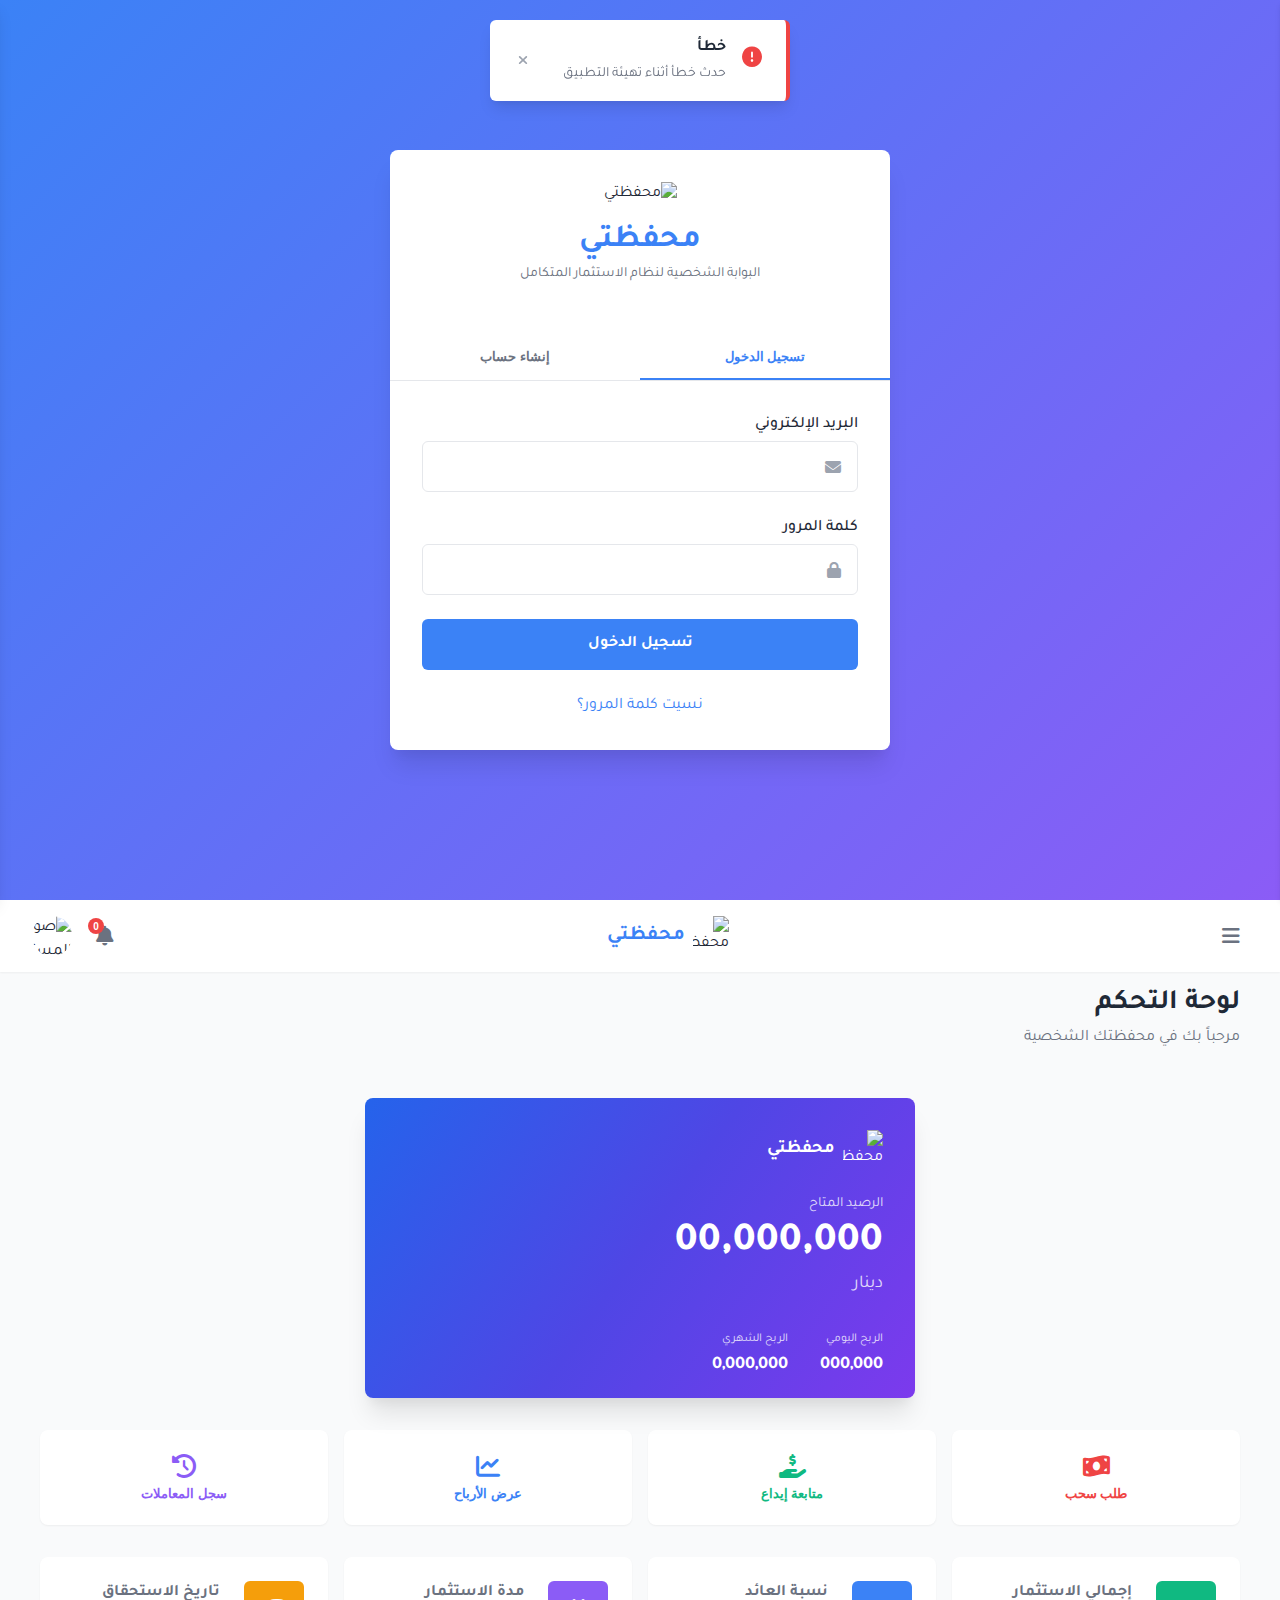
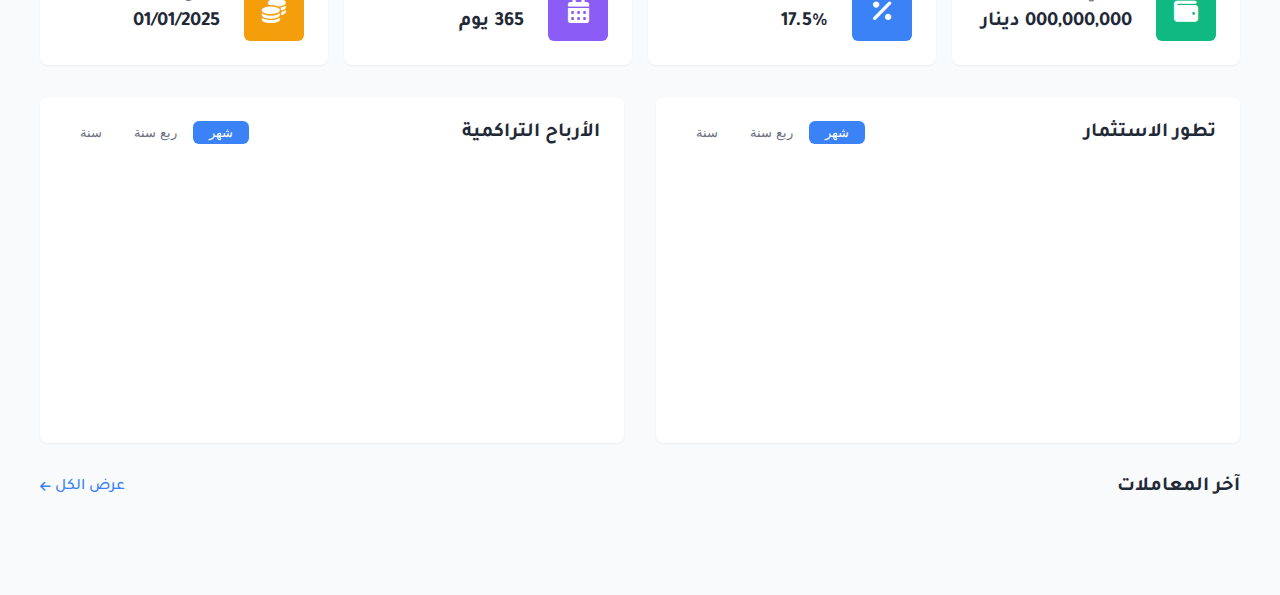
==== commit 0c5b33c7: "Add files via upload" ====
--- a/index.html
+++ b/index.html
@@ -1,3886 +1,1071 @@
-<!DOCTYPE html>
-<html lang="ar" dir="rtl">
-<head>
-  <meta charset="UTF-8">
-  <meta name="viewport" content="width=device-width, initial-scale=1.0">
-  <title>نظام إدارة الاستثمارات</title>
-  <!-- Font Awesome for Icons -->
-  <link rel="stylesheet" href="https://cdnjs.cloudflare.com/ajax/libs/font-awesome/6.4.0/css/all.min.css">
-  <!-- Google Fonts - Cairo -->
-  <link rel="stylesheet" href="https://fonts.googleapis.com/css2?family=Cairo:wght@300;400;500;600;700&display=swap">
-  <style>
-/* General styles */
-* {
-  margin: 0;
-  padding: 0;
-  box-sizing: border-box;
-  font-family: 'Cairo', 'Segoe UI', Tahoma, Geneva, Verdana, sans-serif;
-  transition: all 0.3s ease;
-}
-
-:root {
-  --primary-color: #3b82f6;
-  --primary-dark: #2563eb;
-  --primary-light: #93c5fd;
-  --secondary-color: #10b981;
-  --secondary-light: #d1fae5;
-  --accent-color: #f59e0b;
-  --danger-color: #ef4444;
-  --danger-light: #fee2e2;
-  --gray-100: #f3f4f6;
-  --gray-200: #e5e7eb;
-  --gray-300: #d1d5db;
-  --gray-400: #9ca3af;
-  --gray-500: #6b7280;
-  --gray-800: #1f2937;
-  --white: #ffffff;
-  --shadow-sm: 0 1px 2px rgba(0, 0, 0, 0.05);
-  --shadow-md: 0 4px 6px -1px rgba(0, 0, 0, 0.1);
-  --shadow-lg: 0 10px 15px -3px rgba(0, 0, 0, 0.1);
-  --radius-sm: 0.375rem;
-  --radius-md: 0.5rem;
-  --radius-lg: 0.75rem;
-}
-
-html, body {
-  height: 100%;
-  width: 100%;
-  overflow-x: hidden;
-}
-
-body {
-  background-color: var(--gray-100);
-  color: var(--gray-800);
-  position: relative;
-  display: flex;
-  flex-direction: column;
-  min-height: 100vh;
-}
-
-/* Header */
-header {
-  background: linear-gradient(135deg, var(--primary-color), var(--primary-dark));
-  color: var(--white);
-  padding: 1rem;
-  box-shadow: var(--shadow-md);
-  position: sticky;
-  top: 0;
-  left: 0;
-  right: 0;
-  z-index: 40;
-  width: 100%;
-}
-
-.header-content {
-  max-width: 1200px;
-  margin: 0 auto;
-  display: flex;
-  justify-content: space-between;
-  align-items: center;
-  padding: 0 0.5rem;
-}
-
-.header-title {
-  display: flex;
-  align-items: center;
-  gap: 0.75rem;
-}
-
-h1 {
-  font-size: 1.25rem;
-  font-weight: 700;
-  margin: 0;
-}
-
-.header-actions {
-  display: flex;
-  gap: 0.75rem;
-}
-
-.header-icon {
-  color: var(--white);
-  background: rgba(255, 255, 255, 0.2);
-  width: 36px;
-  height: 36px;
-  border-radius: 50%;
-  display: flex;
-  align-items: center;
-  justify-content: center;
-  cursor: pointer;
-  border: none;
-  outline: none;
-  transition: all 0.2s ease;
-}
-
-.header-icon:hover {
-  background: rgba(255, 255, 255, 0.3);
-  transform: scale(1.05);
-}
-
-.header-icon:active {
-  transform: scale(0.95);
-}
-
-/* Main content */
-main {
-  flex: 1;
-  width: 100%;
-  padding-bottom: 70px; /* Space for bottom nav */
-  overflow-x: hidden;
-}
-
-/* Container */
-.container {
-  padding: 1rem;
-  max-width: 1200px;
-  margin: 0 auto;
-  width: 100%;
-}
-
-/* Cards */
-.card {
-  background-color: var(--white);
-  border-radius: var(--radius-md);
-  box-shadow: var(--shadow-sm);
-  margin-bottom: 1rem;
-  padding: 1rem;
-  border: 1px solid var(--gray-200);
-  overflow: hidden;
-  transition: box-shadow 0.3s ease, transform 0.3s ease;
-  width: 100%;
-}
-
-.card:hover {
-  box-shadow: var(--shadow-md);
-}
-
-.card-title {
-  font-weight: 600;
-  margin-bottom: 0.75rem;
-  font-size: 1.125rem;
-  color: var(--gray-800);
-}
-
-.card-blue-light {
-  background-color: rgba(59, 130, 246, 0.1);
-  border-right: 4px solid var(--primary-color);
-}
-
-.card-green-light {
-  background-color: var(--secondary-light);
-  border-right: 4px solid var(--secondary-color);
-}
-
-.card-yellow-light {
-  background-color: rgba(245, 158, 11, 0.1);
-  border-right: 4px solid var(--accent-color);
-}
-
-.card-red-light {
-  background-color: var(--danger-light);
-  border-right: 4px solid var(--danger-color);
-}
-
-/* Stats cards */
-.stats-card {
-  padding: 1rem;
-  border-radius: var(--radius-md);
-  background: var(--white);
-  box-shadow: var(--shadow-sm);
-  position: relative;
-  overflow: hidden;
-  border: 1px solid var(--gray-200);
-  transition: transform 0.3s ease, box-shadow 0.3s ease, border-color 0.3s ease;
-  width: 100%;
-  height: 100%;
-}
-
-.stats-card:hover {
-  transform: translateY(-3px);
-  box-shadow: var(--shadow-md);
-  border-color: var(--primary-light);
-}
-
-.stats-card .icon-bg {
-  position: absolute;
-  top: -15px;
-  left: -15px;
-  width: 70px;
-  height: 70px;
-  border-radius: 50%;
-  display: flex;
-  align-items: center;
-  justify-content: center;
-  font-size: 1.75rem;
-  opacity: 0.15;
-}
-
-.stats-card-primary {
-  border-top: 3px solid var(--primary-color);
-}
-
-.stats-card-primary .icon-bg {
-  background-color: var(--primary-color);
-  color: var(--white);
-}
-
-.stats-card-secondary {
-  border-top: 3px solid var(--secondary-color);
-}
-
-.stats-card-secondary .icon-bg {
-  background-color: var(--secondary-color);
-  color: var(--white);
-}
-
-.stats-card-accent {
-  border-top: 3px solid var(--accent-color);
-}
-
-.stats-card-accent .icon-bg {
-  background-color: var(--accent-color);
-  color: var(--white);
-}
-
-.stats-card-danger {
-  border-top: 3px solid var(--danger-color);
-}
-
-.stats-card-danger .icon-bg {
-  background-color: var(--danger-color);
-  color: var(--white);
-}
-
-/* Grid and flex layouts */
-.grid {
-  display: grid;
-  gap: 1rem;
-  width: 100%;
-}
-
-.grid-cols-1 {
-  grid-template-columns: 1fr;
-}
-
-.grid-cols-2 {
-  grid-template-columns: repeat(2, 1fr);
-}
-
-.grid-cols-3 {
-  grid-template-columns: repeat(3, 1fr);
-}
-
-.grid-cols-4 {
-  grid-template-columns: repeat(4, 1fr);
-}
-
-.flex {
-  display: flex;
-}
-
-.flex-col {
-  flex-direction: column;
-}
-
-.items-center {
-  align-items: center;
-}
-
-.justify-between {
-  justify-content: space-between;
-}
-
-.justify-center {
-  justify-content: center;
-}
-
-.justify-around {
-  justify-content: space-around;
-}
-
-.gap-1 {
-  gap: 0.25rem;
-}
-
-.gap-2 {
-  gap: 0.5rem;
-}
-
-.gap-3 {
-  gap: 0.75rem;
-}
-
-.gap-4 {
-  gap: 1rem;
-}
-
-.flex-1 {
-  flex: 1;
-}
-
-.flex-wrap {
-  flex-wrap: wrap;
-}
-
-/* Text styles */
-.text-center {
-  text-align: center;
-}
-
-.text-right {
-  text-align: right;
-}
-
-.text-left {
-  text-align: left;
-}
-
-.font-bold {
-  font-weight: 700;
-}
-
-.font-medium {
-  font-weight: 500;
-}
-
-.text-xl {
-  font-size: 1.25rem;
-}
-
-.text-lg {
-  font-size: 1.125rem;
-}
-
-.text-sm {
-  font-size: 0.875rem;
-}
-
-.text-xs {
-  font-size: 0.75rem;
-}
-
-.text-gray-500 {
-  color: var(--gray-500);
-}
-
-.text-green-600 {
-  color: var(--secondary-color);
-}
-
-.text-red-600 {
-  color: var(--danger-color);
-}
-
-.text-blue-600 {
-  color: var(--primary-color);
-}
-
-.text-yellow-600 {
-  color: var(--accent-color);
-}
-
-.text-white {
-  color: var(--white);
-}
-
-/* Spacing */
-.p-1 {
-  padding: 0.25rem;
-}
-
-.p-2 {
-  padding: 0.5rem;
-}
-
-.p-3 {
-  padding: 0.75rem;
-}
-
-.p-4 {
-  padding: 1rem;
-}
-
-.p-5 {
-  padding: 1.25rem;
-}
-
-.px-1 {
-  padding-left: 0.25rem;
-  padding-right: 0.25rem;
-}
-
-.px-2 {
-  padding-left: 0.5rem;
-  padding-right: 0.5rem;
-}
-
-.px-3 {
-  padding-left: 0.75rem;
-  padding-right: 0.75rem;
-}
-
-.px-4 {
-  padding-left: 1rem;
-  padding-right: 1rem;
-}
-
-.py-1 {
-  padding-top: 0.25rem;
-  padding-bottom: 0.25rem;
-}
-
-.py-2 {
-  padding-top: 0.5rem;
-  padding-bottom: 0.5rem;
-}
-
-.py-3 {
-  padding-top: 0.75rem;
-  padding-bottom: 0.75rem;
-}
-
-.py-4 {
-  padding-top: 1rem;
-  padding-bottom: 1rem;
-}
-
-.py-6 {
-  padding-top: 1.5rem;
-  padding-bottom: 1.5rem;
-}
-
-.mb-1 {
-  margin-bottom: 0.25rem;
-}
-
-.mb-2 {
-  margin-bottom: 0.5rem;
-}
-
-.mb-3 {
-  margin-bottom: 0.75rem;
-}
-
-.mb-4 {
-  margin-bottom: 1rem;
-}
-
-.mb-6 {
-  margin-bottom: 1.5rem;
-}
-
-.mt-1 {
-  margin-top: 0.25rem;
-}
-
-.mt-2 {
-  margin-top: 0.5rem;
-}
-
-.mt-4 {
-  margin-top: 1rem;
-}
-
-.ml-1 {
-  margin-left: 0.25rem;
-}
-
-.ml-2 {
-  margin-left: 0.5rem;
-}
-
-.mr-1 {
-  margin-right: 0.25rem;
-}
-
-.mr-2 {
-  margin-right: 0.5rem;
-}
-
-/* Borders */
-.border {
-  border: 1px solid var(--gray-200);
-}
-
-.border-b {
-  border-bottom: 1px solid var(--gray-200);
-}
-
-.border-gray-200 {
-  border-color: var(--gray-200);
-}
-
-.border-gray-300 {
-  border-color: var(--gray-300);
-}
-
-.rounded-lg {
-  border-radius: var(--radius-md);
-}
-
-.rounded-full {
-  border-radius: 9999px;
-}
-
-/* Form elements */
-input, select, textarea {
-  width: 100%;
-  padding: 0.75rem;
-  border: 1px solid var(--gray-300);
-  border-radius: var(--radius-md);
-  font-size: 0.875rem;
-  background-color: var(--white);
-  color: var(--gray-800);
-  outline: none;
-  transition: border-color 0.3s ease, box-shadow 0.3s ease;
-}
-
-input:focus, select:focus, textarea:focus {
-  border-color: var(--primary-color);
-  box-shadow: 0 0 0 3px rgba(59, 130, 246, 0.2);
-}
-
-input::placeholder, select::placeholder, textarea::placeholder {
-  color: var(--gray-400);
-}
-
-.form-group {
-  margin-bottom: 1rem;
-  width: 100%;
-}
-
-.form-label {
-  display: block;
-  margin-bottom: 0.5rem;
-  font-weight: 500;
-  color: var(--gray-800);
-}
-
-button {
-  cursor: pointer;
-  border: none;
-  border-radius: var(--radius-md);
-  font-weight: 500;
-  outline: none;
-  transition: all 0.2s ease;
-}
-
-.btn {
-  padding: 0.75rem 1.25rem;
-  font-weight: 600;
-  transition: all 0.2s ease;
-  display: inline-flex;
-  align-items: center;
-  justify-content: center;
-  border-radius: var(--radius-md);
-  gap: 0.5rem;
-  text-align: center;
-}
-
-.btn:active {
-  transform: scale(0.98);
-}
-
-.btn-primary {
-  background-color: var(--primary-color);
-  color: var(--white);
-}
-
-.btn-primary:hover {
-  background-color: var(--primary-dark);
-  transform: translateY(-2px);
-}
-
-.btn-secondary {
-  background-color: var(--secondary-color);
-  color: var(--white);
-}
-
-.btn-secondary:hover {
-  background-color: #0ea271;
-  transform: translateY(-2px);
-}
-
-.btn-danger {
-  background-color: var(--danger-color);
-  color: var(--white);
-}
-
-.btn-danger:hover {
-  background-color: #dc2626;
-  transform: translateY(-2px);
-}
-
-.btn-gray {
-  background-color: var(--gray-400);
-  color: var(--white);
-}
-
-.btn-gray:hover {
-  background-color: var(--gray-500);
-  transform: translateY(-2px);
-}
-
-.btn-outline {
-  background-color: transparent;
-  border: 1px solid currentColor;
-}
-
-.btn-outline-primary {
-  color: var(--primary-color);
-  border-color: var(--primary-color);
-}
-
-.btn-outline-primary:hover {
-  background-color: var(--primary-color);
-  color: white;
-}
-
-.btn-sm {
-  padding: 0.5rem 0.75rem;
-  font-size: 0.875rem;
-}
-
-.btn-icon {
-  width: 36px;
-  height: 36px;
-  border-radius: 50%;
-  padding: 0;
-  display: inline-flex;
-  align-items: center;
-  justify-content: center;
-}
-
-/* Navigation */
-.bottom-nav {
-  position: fixed;
-  bottom: 0;
-  left: 0;
-  right: 0;
-  background-color: var(--white);
-  box-shadow: 0 -4px 10px rgba(0, 0, 0, 0.05);
-  border-top: 1px solid var(--gray-200);
-  z-index: 40;
-  padding: 0.25rem 0;
-  width: 100%;
-}
-
-.nav-item {
-  display: flex;
-  flex-direction: column;
-  align-items: center;
-  padding: 0.5rem;
-  color: var(--gray-500);
-  text-decoration: none;
-  border-radius: var(--radius-sm);
-  position: relative;
-  transition: all 0.2s ease;
-}
-
-.nav-item::after {
-  content: '';
-  position: absolute;
-  bottom: 0;
-  left: 25%;
-  width: 50%;
-  height: 3px;
-  background-color: transparent;
-  border-radius: 2px;
-  transition: all 0.2s ease;
-}
-
-.nav-item.active {
-  color: var(--primary-color);
-  background-color: rgba(59, 130, 246, 0.05);
-}
-
-.nav-item.active::after {
-  background-color: var(--primary-color);
-}
-
-.nav-item:hover {
-  background-color: rgba(59, 130, 246, 0.05);
-}
-
-.nav-item i {
-  font-size: 1.25rem;
-  margin-bottom: 0.25rem;
-}
-
-/* Modal */
-.modal-overlay {
-  position: fixed;
-  top: 0;
-  left: 0;
-  right: 0;
-  bottom: 0;
-  background-color: rgba(0, 0, 0, 0.5);
-  display: flex;
-  align-items: center;
-  justify-content: center;
-  z-index: 50;
-  backdrop-filter: blur(3px);
-  opacity: 0;
-  visibility: hidden;
-  transition: all 0.3s ease;
-  padding: 1rem;
-}
-
-.modal-overlay.visible {
-  opacity: 1;
-  visibility: visible;
-}
-
-.modal {
-  background-color: var(--white);
-  border-radius: var(--radius-lg);
-  padding: 1.5rem;
-  width: 100%;
-  max-width: 30rem;
-  box-shadow: var(--shadow-lg);
-  transform: translateY(20px);
-  transition: all 0.3s ease;
-  opacity: 0;
-  max-height: 90vh;
-  overflow-y: auto;
-}
-
-.modal-overlay.visible .modal {
-  transform: translateY(0);
-  opacity: 1;
-}
-
-.modal-header {
-  display: flex;
-  justify-content: space-between;
-  align-items: center;
-  margin-bottom: 1.5rem;
-  padding-bottom: 1rem;
-  border-bottom: 1px solid var(--gray-200);
-  position: sticky;
-  top: 0;
-  background-color: var(--white);
-  z-index: 2;
-}
-
-.modal-title {
-  font-size: 1.25rem;
-  font-weight: 600;
-  color: var(--gray-800);
-}
-
-.modal-close {
-  background: none;
-  border: none;
-  font-size: 1.25rem;
-  color: var(--gray-500);
-  cursor: pointer;
-  transition: color 0.2s ease;
-}
-
-.modal-close:hover {
-  color: var(--danger-color);
-}
-
-.modal-body {
-  margin-bottom: 1.5rem;
-}
-
-.modal-footer {
-  display: flex;
-  justify-content: flex-end;
-  gap: 0.75rem;
-  padding-top: 1rem;
-  border-top: 1px solid var(--gray-200);
-  position: sticky;
-  bottom: 0;
-  background-color: var(--white);
-  z-index: 2;
-}
-
-.hidden {
-  display: none;
-}
-
-/* Notifications and alerts */
-.badge {
-  display: inline-flex;
-  align-items: center;
-  justify-content: center;
-  padding: 0.25rem 0.5rem;
-  font-size: 0.75rem;
-  font-weight: 600;
-  border-radius: 9999px;
-  color: var(--white);
-}
-
-.badge-primary {
-  background-color: var(--primary-color);
-}
-
-.badge-green {
-  background-color: var(--secondary-color);
-}
-
-.badge-red {
-  background-color: var(--danger-color);
-}
-
-.badge-yellow {
-  background-color: var(--accent-color);
-}
-
-.alert {
-  padding: 1rem;
-  border-radius: var(--radius-md);
-  margin-bottom: 1rem;
-  display: flex;
-  align-items: center;
-  gap: 0.75rem;
-}
-
-.alert-info {
-  background-color: rgba(59, 130, 246, 0.1);
-  border-right: 4px solid var(--primary-color);
-}
-
-.alert-success {
-  background-color: rgba(16, 185, 129, 0.1);
-  border-right: 4px solid var(--secondary-color);
-}
-
-.alert-warning {
-  background-color: rgba(245, 158, 11, 0.1);
-  border-right: 4px solid var(--accent-color);
-}
-
-.alert-danger {
-  background-color: rgba(239, 68, 68, 0.1);
-  border-right: 4px solid var(--danger-color);
-}
-
-/* Items and lists */
-.list-item {
-  padding: 1rem;
-  border-bottom: 1px solid var(--gray-200);
-  transition: all 0.2s ease;
-}
-
-.list-item:last-child {
-  border-bottom: none;
-}
-
-.list-item:hover {
-  background-color: rgba(59, 130, 246, 0.05);
-}
-
-.list-item.active {
-  background-color: rgba(59, 130, 246, 0.1);
-  border-right: 4px solid var(--primary-color);
-}
-
-/* Search component */
-.search-container {
-  position: relative;
-  margin-bottom: 1rem;
-  width: 100%;
-}
-
-.search-input {
-  padding-left: 2.5rem;
-  padding-right: 1rem;
-  height: 3rem;
-  border-radius: var(--radius-lg);
-  width: 100%;
-  border: 1px solid var(--gray-300);
-  background-color: var(--white);
-  transition: all 0.2s ease;
-}
-
-.search-input:focus {
-  box-shadow: 0 0 0 3px rgba(59, 130, 246, 0.2);
-  border-color: var(--primary-color);
-}
-
-.search-icon {
-  position: absolute;
-  left: 1rem;
-  top: 50%;
-  transform: translateY(-50%);
-  color: var(--gray-400);
-}
-
-/* Floating action button */
-.floating-action-btn {
-  position: fixed;
-  bottom: 80px;
-  left: 20px;
-  width: 56px;
-  height: 56px;
-  border-radius: 50%;
-  background-color: var(--primary-color);
-  color: white;
-  display: flex;
-  align-items: center;
-  justify-content: center;
-  font-size: 1.25rem;
-  box-shadow: var(--shadow-lg);
-  z-index: 30;
-  border: none;
-  cursor: pointer;
-  transition: all 0.3s ease;
-}
-
-.floating-action-btn:hover {
-  background-color: var(--primary-dark);
-  transform: translateY(-3px) scale(1.05);
-}
-
-.floating-action-btn:active {
-  transform: scale(0.95);
-}
-
-/* Dropdown menu */
-.dropdown {
-  position: relative;
-  display: inline-block;
-}
-
-.dropdown-menu {
-  position: fixed;
-  top: 50%;
-  left: 50%;
-  transform: translate(-50%, -50%) scale(0.95);
-  background-color: var(--white);
-  border-radius: var(--radius-md);
-  box-shadow: var(--shadow-lg);
-  min-width: 250px;
-  max-width: 90%;
-  width: auto;
-  z-index: 60;
-  border: 1px solid var(--gray-200);
-  opacity: 0;
-  visibility: hidden;
-  transition: all 0.3s ease;
-  padding: 0.5rem 0;
-}
-
-.dropdown-menu.show {
-  opacity: 1;
-  visibility: visible;
-  transform: translate(-50%, -50%) scale(1);
-}
-
-.dropdown-item {
-  padding: 0.85rem 1.25rem;
-  color: var(--gray-800);
-  display: flex;
-  align-items: center;
-  gap: 0.75rem;
-  text-decoration: none;
-  transition: all 0.2s ease;
-  font-weight: 500;
-  width: 100%;
-  text-align: right;
-}
-
-.dropdown-item i {
-  font-size: 1.1rem;
-  min-width: 1.5rem;
-  text-align: center;
-}
-
-.dropdown-item:hover {
-  background-color: rgba(59, 130, 246, 0.1);
-}
-
-.dropdown-item:active {
-  background-color: rgba(59, 130, 246, 0.2);
-}
-
-.dropdown-divider {
-  height: 1px;
-  background-color: var(--gray-200);
-  margin: 0.5rem 0;
-}
-
-/* Other utility classes */
-.w-full {
-  width: 100%;
-}
-
-.h-full {
-  height: 100%;
-}
-
-.relative {
-  position: relative;
-}
-
-.absolute {
-  position: absolute;
-}
-
-.fixed {
-  position: fixed;
-}
-
-.shadow {
-  box-shadow: var(--shadow-sm);
-}
-
-.shadow-md {
-  box-shadow: var(--shadow-md);
-}
-
-.shadow-lg {
-  box-shadow: var(--shadow-lg);
-}
-
-.cursor-pointer {
-  cursor: pointer;
-}
-
-.z-10 {
-  z-index: 10;
-}
-
-.z-20 {
-  z-index: 20;
-}
-
-.overflow-hidden {
-  overflow: hidden;
-}
-
-.overflow-x-auto {
-  overflow-x: auto;
-}
-
-.overflow-y-auto {
-  overflow-y: auto;
-}
-
-.truncate {
-  overflow: hidden;
-  text-overflow: ellipsis;
-  white-space: nowrap;
-}
-
-/* Animations */
-@keyframes fadeIn {
-  from { opacity: 0; }
-  to { opacity: 1; }
-}
-
-@keyframes slideUp {
-  from { transform: translateY(20px); opacity: 0; }
-  to { transform: translateY(0); opacity: 1; }
-}
-
-@keyframes pulse {
-  0% { transform: scale(1); }
-  50% { transform: scale(1.05); }
-  100% { transform: scale(1); }
-}
-
-.animate-fadeIn {
-  animation: fadeIn 0.3s ease forwards;
-}
-
-.animate-slideUp {
-  animation: slideUp 0.4s ease forwards;
-}
-
-.animate-pulse {
-  animation: pulse 2s infinite;
-}
-
-/* Dark Theme */
-.dark-theme {
-  --primary-color: #3b82f6;
-  --primary-dark: #1d4ed8;
-  --primary-light: #60a5fa;
-  --secondary-color: #10b981;
-  --secondary-light: rgba(16, 185, 129, 0.2);
-  --accent-color: #f59e0b;
-  --danger-color: #ef4444;
-  --danger-light: rgba(239, 68, 68, 0.2);
-  --gray-100: #1f2937;
-  --gray-200: #374151;
-  --gray-300: #4b5563;
-  --gray-400: #6b7280;
-  --gray-500: #9ca3af;
-  --gray-800: #f3f4f6;
-  --white: #111827;
-  --text-color: #e5e7eb;
-}
-
-.dark-theme body {
-  background-color: #111827;
-  color: var(--text-color);
-}
-
-.dark-theme .card,
-.dark-theme .stats-card,
-.dark-theme .modal,
-.dark-theme .bottom-nav,
-.dark-theme .dropdown-menu {
-  background-color: var(--gray-100);
-  border-color: var(--gray-300);
-}
-
-.dark-theme input,
-.dark-theme select,
-.dark-theme textarea {
-  background-color: var(--gray-200);
-  border-color: var(--gray-300);
-  color: var(--text-color);
-}
-
-.dark-theme .text-gray-500 {
-  color: var(--gray-500);
-}
-
-.dark-theme .border-gray-200 {
-  border-color: var(--gray-300);
-}
-
-.dark-theme .nav-item {
-  color: var(--gray-400);
-}
-
-.dark-theme .nav-item.active {
-  color: var(--primary-color);
-  background-color: rgba(59, 130, 246, 0.2);
-}
-
-.dark-theme .list-item:hover {
-  background-color: rgba(59, 130, 246, 0.15);
-}
-
-.dark-theme .search-input {
-  background-color: var(--gray-200);
-  border-color: var(--gray-300);
-  color: var(--text-color);
-}
-
-.dark-theme .card-blue-light {
-  background-color: rgba(59, 130, 246, 0.2);
-}
-
-.dark-theme .card-green-light {
-  background-color: rgba(16, 185, 129, 0.2);
-}
-
-.dark-theme .card-yellow-light {
-  background-color: rgba(245, 158, 11, 0.2);
-}
-
-.dark-theme .card-red-light {
-  background-color: rgba(239, 68, 68, 0.2);
-}
-
-.dark-theme .modal-header,
-.dark-theme .modal-footer {
-  background-color: var(--gray-100);
-  border-color: var(--gray-300);
-}
-
-/* Responsive Styles */
-@media (max-width: 576px) {
-  h1 {
-    font-size: 1.1rem;
-  }
-  
-  .header-actions {
-    gap: 0.5rem;
-  }
-  
-  .header-icon {
-    width: 32px;
-    height: 32px;
-  }
-  
-  .container {
-    padding: 0.75rem;
-  }
-  
-  .grid-cols-2, 
-  .grid-cols-3, 
-  .grid-cols-4 {
-    grid-template-columns: 1fr;
-  }
-  
-  .card, 
-  .stats-card {
-    padding: 0.75rem;
-  }
-  
-  .btn {
-    padding: 0.6rem 1rem;
-  }
-  
-  .floating-action-btn {
-    width: 48px;
-    height: 48px;
-    bottom: 70px;
-  }
-  
-  .modal {
-    padding: 1rem;
-  }
-  
-  .nav-item i {
-    font-size: 1.1rem;
-  }
-  
-  .nav-item .text-xs {
-    font-size: 0.65rem;
-  }
-}
-
-@media (min-width: 577px) and (max-width: 768px) {
-  .grid-cols-3, 
-  .grid-cols-4 {
-    grid-template-columns: repeat(2, 1fr);
-  }
-  
-  .container {
-    padding: 0.85rem;
-  }
-}
-
-@media (min-width: 769px) and (max-width: 992px) {
-  .grid-cols-4 {
-    grid-template-columns: repeat(2, 1fr);
-  }
-}
-
-@media (min-width: 993px) {
-  .container {
-    padding: 1.25rem;
-  }
-  
-  h1 {
-    font-size: 1.5rem;
-  }
-  
-  .card, 
-  .stats-card {
-    padding: 1.25rem;
-  }
-}
-
-/* RTL Specific Adjustments */
-html[dir="rtl"] .modal-title {
-  text-align: right;
-}
-
-html[dir="rtl"] .search-icon {
-  left: auto;
-  right: 1rem;
-}
-
-html[dir="rtl"] .search-input {
-  padding-left: 1rem;
-  padding-right: 2.5rem;
-}
-
-html[dir="rtl"] .card-blue-light,
-html[dir="rtl"] .card-green-light,
-html[dir="rtl"] .card-yellow-light,
-html[dir="rtl"] .card-red-light {
-  border-right: none;
-  border-left: 4px solid;
-}
-
-html[dir="rtl"] .card-blue-light {
-  border-left-color: var(--primary-color);
-}
-
-html[dir="rtl"] .card-green-light {
-  border-left-color: var(--secondary-color);
-}
-
-html[dir="rtl"] .card-yellow-light {
-  border-left-color: var(--accent-color);
-}
-
-html[dir="rtl"] .card-red-light {
-  border-left-color: var(--danger-color);
-}
-
-html[dir="rtl"] .alert-info {
-  border-right: none;
-  border-left: 4px solid var(--primary-color);
-}
-
-html[dir="rtl"] .alert-success {
-  border-right: none;
-  border-left: 4px solid var(--secondary-color);
-}
-
-html[dir="rtl"] .alert-warning {
-  border-right: none;
-  border-left: 4px solid var(--accent-color);
-}
-
-html[dir="rtl"] .alert-danger {
-  border-right: none;
-  border-left: 4px solid var(--danger-color);
-}
-
-html[dir="rtl"] .list-item.active {
-  border-right: none;
-  border-left: 4px solid var(--primary-color);
-}
-
-html[dir="rtl"] .icon-bg {
-  left: auto;
-  right: -15px;
-}
-
-html[dir="rtl"] .floating-action-btn {
-  left: auto;
-  right: 20px;
-}
-
-/* Overlay for dropdown background */
-.dropdown-overlay {
-  position: fixed;
-  top: 0;
-  left: 0;
-  right: 0;
-  bottom: 0;
-  background-color: rgba(0, 0, 0, 0.3);
-  z-index: 55;
-  opacity: 0;
-  visibility: hidden;
-  transition: all 0.3s ease;
-  backdrop-filter: blur(2px);
-}
-
-.dropdown-overlay.show {
-  opacity: 1;
-  visibility: visible;
-}
-
-/* RTL fixes for dropdown */
-html[dir="rtl"] .dropdown-menu {
-  text-align: right;
-}
-
-html[dir="rtl"] .dropdown-item {
-  flex-direction: row-reverse;
-}
-
-/* Safe Area Insets for iOS */
-@supports (padding-bottom: env(safe-area-inset-bottom)) {
-  .bottom-nav {
-    padding-bottom: calc(0.25rem + env(safe-area-inset-bottom));
-  }
-  
-  body {
-    padding-bottom: calc(70px + env(safe-area-inset-bottom));
-  }
-  
-  .floating-action-btn {
-    bottom: calc(80px + env(safe-area-inset-bottom));
-  }
-}
-
-/* Scrollbar Styling */
-::-webkit-scrollbar {
-  width: 6px;
-  height: 6px;
-}
-
-::-webkit-scrollbar-track {
-  background: var(--gray-100);
-  border-radius: 4px;
-}
-
-::-webkit-scrollbar-thumb {
-  background: var(--gray-400);
-  border-radius: 4px;
-}
-
-::-webkit-scrollbar-thumb:hover {
-  background: var(--gray-500);
-}
-
-/* Input Improvements */
-input[type="number"] {
-  -moz-appearance: textfield;
-}
-
-input[type="number"]::-webkit-outer-spin-button,
-input[type="number"]::-webkit-inner-spin-button {
-  -webkit-appearance: none;
-  margin: 0;
-}
-
-/* Touch Device Improvements */
-@media (hover: none) {
-  .btn:hover {
-    transform: none;
-  }
-  
-  .stats-card:hover {
-    transform: none;
-  }
-  
-  input, select, textarea, button {
-    font-size: 16px; /* Prevents iOS zoom on focus */
-  }
-}
-  </style>
-</head>
-<body>
-  <!-- رأس الصفحة -->
-  <header>
-    <div class="header-content">
-      <div class="header-title">
-        <i class="fas fa-chart-line"></i>
-        <h1>نظام إدارة الاستثمارات</h1>
-      </div>
-      <div class="header-actions">
-        <button id="toggle-theme" class="header-icon" title="تغيير السمة">
-          <i class="fas fa-moon"></i>
-        </button>
-        <button id="refresh-data" class="header-icon" title="تحديث البيانات">
-          <i class="fas fa-sync-alt"></i>
-        </button>
-        <div class="dropdown">
-          <button id="quick-actions" class="header-icon" title="إجراءات سريعة">
-            <i class="fas fa-ellipsis-v"></i>
-          </button>
-          <div id="actions-dropdown" class="dropdown-menu">
-            <a href="#" class="dropdown-item" id="new-investor-dropdown">
-              <i class="fas fa-user-plus"></i>
-              <span>إضافة مستثمر جديد</span>
-            </a>
-            <a href="#" class="dropdown-item" id="new-transaction-dropdown">
-              <i class="fas fa-exchange-alt"></i>
-              <span>تسجيل معاملة</span>
-            </a>
-            <a href="#" class="dropdown-item" id="calc-profits-dropdown">
-              <i class="fas fa-calculator"></i>
-              <span>حاسبة الأرباح</span>
-            </a>
-            <div class="dropdown-divider"></div>
-            <a href="#" class="dropdown-item" id="export-data-dropdown">
-              <i class="fas fa-file-export"></i>
-              <span>تصدير البيانات</span>
-            </a>
-            <a href="#" class="dropdown-item" id="import-data-dropdown">
-              <i class="fas fa-file-import"></i>
-              <span>استيراد البيانات</span>
-            </a>
-          </div>
-        </div>
-      </div>
-    </div>
-  </header>
-
-  <!-- المحتوى الرئيسي -->
-  <main id="main-content">
-    <!-- يتم تحميل المحتوى هنا ديناميكيًا -->
-  </main>
-
-  <!-- زر الإجراء السريع العائم -->
-  <button id="floating-action" class="floating-action-btn">
-    <i class="fas fa-plus"></i>
-  </button>
-
-  <!-- القائمة السفلية -->
-  <nav class="bottom-nav">
-    <div class="flex justify-around">
-      <button id="nav-home" class="nav-item active">
-        <i class="fas fa-home"></i>
-        <span class="text-xs mt-1">الرئيسية</span>
-      </button>
-      <button id="nav-investors" class="nav-item">
-        <i class="fas fa-users"></i>
-        <span class="text-xs mt-1">المستثمرين</span>
-      </button>
-      <button id="nav-transactions" class="nav-item">
-        <i class="fas fa-exchange-alt"></i>
-        <span class="text-xs mt-1">المعاملات</span>
-      </button>
-      <button id="nav-reports" class="nav-item">
-        <i class="fas fa-chart-pie"></i>
-        <span class="text-xs mt-1">التقارير</span>
-      </button>
-      <button id="nav-settings" class="nav-item">
-        <i class="fas fa-cog"></i>
-        <span class="text-xs mt-1">الإعدادات</span>
-      </button>
-    </div>
-  </nav>
-
-  <!-- النوافذ المنبثقة -->
-  <div id="add-investor-modal" class="modal-overlay">
-    <div class="modal">
-      <div class="modal-header">
-        <h2 class="modal-title" id="investor-modal-title">إضافة مستثمر جديد</h2>
-        <button class="modal-close" id="close-investor-modal">
-          <i class="fas fa-times"></i>
-        </button>
-      </div>
-      
-      <div class="modal-body">
-        <div class="form-group">
-          <label class="form-label">الاسم الكامل*</label>
-          <input 
-            type="text" 
-            id="new-investor-name"
-            class="w-full"
-            placeholder="أدخل اسم المستثمر"
-          />
-        </div>
-        
-        <div class="form-group">
-          <label class="form-label">رقم الهاتف</label>
-          <input 
-            type="tel" 
-            id="new-investor-phone"
-            class="w-full"
-            placeholder="أدخل رقم الهاتف"
-          />
-        </div>
-        
-        <div class="form-group">
-          <label class="form-label">العنوان</label>
-          <input 
-            type="text" 
-            id="new-investor-address"
-            class="w-full"
-            placeholder="أدخل عنوان المستثمر"
-          />
-        </div>
-        
-        <div class="form-group">
-          <label class="form-label">مبلغ الاستثمار (د.ع)*</label>
-          <input 
-            type="number" 
-            id="new-investor-amount"
-            class="w-full"
-            placeholder="أدخل مبلغ الاستثمار"
-          />
-        </div>
-        
-        <div class="form-group">
-          <label class="form-label">تاريخ بدء الاستثمار*</label>
-          <input 
-            type="date" 
-            id="new-investor-start-date"
-            class="w-full"
-          />
-        </div>
-        
-        <div class="form-group">
-          <label class="form-label">رقم الهوية/البطاقة الشخصية</label>
-          <input 
-            type="text" 
-            id="new-investor-id-card"
-            class="w-full"
-            placeholder="أدخل رقم بطاقة الهوية"
-          />
-        </div>
-        
-        <div class="form-group">
-          <label class="form-label">ملاحظات</label>
-          <textarea 
-            id="new-investor-notes"
-            class="w-full"
-            placeholder="أي ملاحظات إضافية"
-            rows="2"
-          ></textarea>
-        </div>
-      </div>
-      
-      <input type="hidden" id="edit-investor-id" value="" />
-      
-      <div class="modal-footer">
-        <button 
-          class="btn btn-gray"
-          id="cancel-add-investor"
-        >
-          إلغاء
-        </button>
-        <button 
-          class="btn btn-primary"
-          id="confirm-add-investor"
-        >
-          إضافة
-        </button>
-      </div>
-    </div>
-  </div>
-
-  <div id="add-transaction-modal" class="modal-overlay">
-    <div class="modal">
-      <div class="modal-header">
-        <h2 class="modal-title" id="transaction-modal-title">
-          إضافة معاملة جديدة
-        </h2>
-        <button class="modal-close" id="close-transaction-modal">
-          <i class="fas fa-times"></i>
-        </button>
-      </div>
-      
-      <div class="modal-body">
-        <div class="form-group">
-          <label class="form-label">المستثمر*</label>
-          <select 
-            id="transaction-investor-id"
-            class="w-full"
-          >
-            <option value="">اختر المستثمر</option>
-            <!-- يتم إضافة الخيارات ديناميكيًا -->
-          </select>
-        </div>
-        
-        <div class="form-group">
-          <label class="form-label">نوع المعاملة</label>
-          <select 
-            id="transaction-type"
-            class="w-full"
-          >
-            <option value="payout">دفع ربح</option>
-            <option value="investment">استثمار</option>
-          </select>
-        </div>
-        
-        <div class="form-group">
-          <label class="form-label">المبلغ (د.ع)*</label>
-          <input 
-            type="number" 
-            id="transaction-amount"
-            class="w-full"
-            placeholder="أدخل المبلغ"
-          />
-        </div>
-        
-        <div class="form-group">
-          <label class="form-label">التاريخ</label>
-          <input 
-            type="date" 
-            id="transaction-date"
-            class="w-full"
-          />
-        </div>
-        
-        <div class="form-group">
-          <label class="form-label">ملاحظات</label>
-          <textarea 
-            id="transaction-notes"
-            class="w-full"
-            placeholder="أي ملاحظات إضافية"
-            rows="2"
-          ></textarea>
-        </div>
-      </div>
-      
-      <div class="modal-footer">
-        <button 
-          class="btn btn-gray"
-          id="cancel-add-transaction"
-        >
-          إلغاء
-        </button>
-        <button 
-          class="btn btn-primary"
-          id="confirm-add-transaction"
-        >
-          تسجيل
-        </button>
-      </div>
-    </div>
-  </div>
-
-  <!-- نافذة حاسبة الأرباح -->
-  <div id="profit-calculator-modal" class="modal-overlay">
-    <div class="modal">
-      <div class="modal-header">
-        <h2 class="modal-title">حاسبة الأرباح</h2>
-        <button class="modal-close" id="close-calculator-modal">
-          <i class="fas fa-times"></i>
-        </button>
-      </div>
-      
-      <div class="modal-body">
-        <div class="form-group">
-          <label class="form-label">مبلغ الاستثمار (د.ع)</label>
-          <input 
-            type="number" 
-            id="calc-investment-amount"
-            class="w-full"
-            placeholder="أدخل مبلغ الاستثمار"
-          />
-        </div>
-        
-        <div class="form-group">
-          <label class="form-label">نسبة الربح الشهرية (%)</label>
-          <input 
-            type="number"
-            id="calc-profit-rate"
-            class="w-full"
-            value="17.5"
-            step="0.1"
-          />
-        </div>
-        
-        <div class="form-group">
-          <label class="form-label">مدة الاستثمار (بالأشهر)</label>
-          <input 
-            type="number"
-            id="calc-duration"
-            class="w-full"
-            value="12"
-            min="1"
-            max="60"
-          />
-        </div>
-        
-        <div class="alert alert-info mt-4">
-          <i class="fas fa-info-circle text-blue-600"></i>
-          <div>
-            <p class="font-bold">الربح الشهري:</p>
-            <p id="calc-monthly-profit">- - -</p>
-          </div>
-        </div>
-        
-        <div class="alert alert-success mt-2">
-          <i class="fas fa-check-circle text-green-600"></i>
-          <div>
-            <p class="font-bold">إجمالي الربح:</p>
-            <p id="calc-total-profit">- - -</p>
-          </div>
-        </div>
-      </div>
-      
-      <div class="modal-footer">
-        <button class="btn btn-primary" id="calc-profits-btn">
-          <i class="fas fa-calculator ml-1"></i>
-          حساب الأرباح
-        </button>
-      </div>
-    </div>
-  </div>
-
-  <script>
-    // البيانات الرئيسية للتطبيق
-    let investors = [];
-    let transactions = [];
-    let profitRate = 17.5;
-    let currentPage = 'home';
-    let selectedInvestor = null;
-    let isDarkTheme = false;
-    
-    // ملخص البيانات المالية
-    let dailySummary = {
-      totalInvestments: 0,
-      totalPayouts: 0,
-      adminExpenses: 0
-    };
-    
-    // الإشعارات
-    let notifications = [];
-    
-    // التاريخ الحالي
-    const getCurrentDate = () => {
-      const now = new Date();
-      return now.toISOString().substr(0, 10);
-    };
-    
-    // محتوى الصفحة الرئيسية
-    const renderHomePage = () => {
-      const mainContent = document.getElementById('main-content');
-      
-      let html = `
-        <div class="container animate-fadeIn">
-          <h1 class="font-bold mb-6 text-center">لوحة التحكم</h1>
-          
-          <div class="grid grid-cols-2 md:grid-cols-4 gap-4 mb-6">
-            <div class="stats-card stats-card-primary">
-              <div class="icon-bg">
-                <i class="fas fa-coins"></i>
-              </div>
-              <p class="text-sm text-gray-500">إجمالي الاستثمارات</p>
-              <p class="text-xl font-bold">${numberWithCommas(dailySummary.totalInvestments)} د.ع</p>
-              <p class="text-xs text-blue-600 mt-1">${investors.length} مستثمر</p>
-            </div>
-            
-            <div class="stats-card stats-card-secondary">
-              <div class="icon-bg">
-                <i class="fas fa-hand-holding-usd"></i>
-              </div>
-              <p class="text-sm text-gray-500">إجمالي الأرباح المدفوعة</p>
-              <p class="text-xl font-bold">${numberWithCommas(dailySummary.totalPayouts)} د.ع</p>
-              <p class="text-xs text-green-600 mt-1">
-                ${getPayoutTransactionsCount()} عملية دفع
-              </p>
-            </div>
-            
-            <div class="stats-card stats-card-accent">
-              <div class="icon-bg">
-                <i class="fas fa-percentage"></i>
-              </div>
-              <p class="text-sm text-gray-500">نسبة الربح الشهرية</p>
-              <p class="text-xl font-bold">${profitRate}%</p>
-              <p class="text-xs text-yellow-600 mt-1">لكل مليون د.ع</p>
-            </div>
-            
-            <div class="stats-card stats-card-danger">
-              <div class="icon-bg">
-                <i class="fas fa-money-bill-wave"></i>
-              </div>
-              <p class="text-sm text-gray-500">المصروفات الإدارية</p>
-              <p class="text-xl font-bold">${numberWithCommas(dailySummary.adminExpenses)} د.ع</p>
-              <p class="text-xs text-red-600 mt-1">
-                ${getAdminExpensesCount()} مصروف
-              </p>
-            </div>
-          </div>
-          
-          <div class="flex justify-between items-center mb-2">
-            <h2 class="font-bold">الإشعارات والمدفوعات القادمة</h2>
-            <span class="badge badge-primary">${notifications.length}</span>
-          </div>
-          
-          <div class="card mb-6">
-      `;
-      
-      if (notifications.length > 0) {
-        for (const notification of notifications) {
-          html += `
-            <div class="list-item">
-              <div class="flex justify-between items-center">
-                <div>
-                  <p class="font-bold">${notification.name}</p>
-                  <p class="text-sm text-gray-500">تاريخ الدفع: ${formatDate(notification.date)}</p>
-                </div>
-                <div class="text-right">
-                  <p class="font-bold text-green-600">${numberWithCommas(notification.amount)} د.ع</p>
-                  <div class="flex items-center">
-                    <i class="fas fa-clock text-xs text-red-600 ml-1"></i>
-                    <p class="text-xs text-red-600">متبقي ${notification.daysLeft} أيام</p>
-                  </div>
-                </div>
-              </div>
-            </div>
-          `;
-        }
-      } else {
-        html += `
-          <div class="flex flex-col items-center justify-center py-6">
-            <i class="fas fa-bell-slash text-gray-400 text-3xl mb-2"></i>
-            <p class="text-gray-500">لا توجد مدفوعات قادمة هذا الأسبوع</p>
-          </div>
-        `;
-      }
-      
-      html += `
-          </div>
-          
-          <div class="flex justify-between items-center mb-2">
-            <h2 class="font-bold">أحدث المعاملات</h2>
-            <button class="btn btn-sm btn-outline-primary" id="view-all-transactions">
-              عرض الكل <i class="fas fa-arrow-left mr-1"></i>
-            </button>
-          </div>
-          
-          <div class="card">
-      `;
-      
-      const recentTransactions = [...transactions].reverse().slice(0, 5);
-      
-      if (recentTransactions.length > 0) {
-        for (const transaction of recentTransactions) {
-          const investor = investors.find(inv => inv.id === transaction.investorId);
-          
-          html += `
-            <div class="list-item">
-              <div class="flex justify-between items-center">
-                <div>
-                  <div class="flex items-center gap-2">
-                    <i class="fas ${getTransactionIcon(transaction.type)}"></i>
-                    <p class="font-bold">${investor ? investor.name : 'مصروف إداري'}</p>
-                  </div>
-                  <p class="text-sm text-gray-500">${formatDate(transaction.date)}</p>
-                </div>
-                <div class="text-right">
-                  <p class="font-bold ${getTransactionColorClass(transaction.type)}">
-                    ${transaction.type === 'payout' || transaction.type === 'admin' ? '-' : '+'}${numberWithCommas(transaction.amount)} د.ع
-                  </p>
-                  <p class="text-xs">
-                    ${getTransactionTypeName(transaction.type)}
-                  </p>
-                </div>
-              </div>
-            </div>
-          `;
-        }
-      } else {
-        html += `
-          <div class="flex flex-col items-center justify-center py-6">
-            <i class="fas fa-exchange-alt text-gray-400 text-3xl mb-2"></i>
-            <p class="text-gray-500">لا توجد معاملات مسجلة</p>
-          </div>
-        `;
-      }
-      
-      html += `
-          </div>
-        </div>
-      `;
-      
-      mainContent.innerHTML = html;
-      
-      // إضافة المستمعين للأحداث
-      document.getElementById('view-all-transactions')?.addEventListener('click', () => {
-        navigateTo('transactions');
-      });
-    };
-    
-    // محتوى صفحة المستثمرين
-    const renderInvestorsPage = () => {
-      const mainContent = document.getElementById('main-content');
-      
-      let html = `
-        <div class="container animate-fadeIn">
-          <div class="flex justify-between items-center mb-4">
-            <h1 class="text-xl font-bold">المستثمرين</h1>
-            <button 
-              class="btn btn-primary"
-              id="add-investor-btn"
-            >
-              <i class="fas fa-plus ml-1"></i> إضافة مستثمر
-            </button>
-          </div>
-          
-          <div class="search-container">
-            <input 
-              type="text" 
-              id="investor-search"
-              placeholder="بحث عن مستثمر..." 
-              class="search-input"
-            />
-            <i class="fas fa-search search-icon"></i>
-          </div>
-          
-          <div class="card" id="investors-list">
-      `;
-      
-      if (investors.length > 0) {
-        // ترتيب المستثمرين حسب المبلغ (تنازلياً)
-        const sortedInvestors = [...investors].sort((a, b) => b.amount - a.amount);
-        
-        for (const investor of sortedInvestors) {
-          html += `
-            <div 
-              class="list-item cursor-pointer investor-item" 
-              data-id="${investor.id}"
-            >
-              <div class="flex justify-between items-center">
-                <div>
-                  <div class="flex items-center gap-2">
-                    <div class="badge badge-primary" style="min-width: 26px; height: 26px;">
-                      ${investor.name.charAt(0)}
-                    </div>
-                    <div>
-                      <p class="font-bold">${investor.name}</p>
-                      <div class="flex items-center text-sm text-gray-500">
-                        <i class="fas fa-phone-alt text-xs ml-1"></i>
-                        <p>${investor.phone || 'غير متوفر'}</p>
-                      </div>
-                    </div>
-                  </div>
-                </div>
-                <div class="text-right">
-                  <p class="font-bold">${numberWithCommas(investor.amount)} د.ع</p>
-                  <p class="text-sm text-green-600">${numberWithCommas(calculateMonthlyProfit(investor.amount))} د.ع شهريًا</p>
-                </div>
-              </div>
-            </div>
-          `;
-        }
-      } else {
-        html += `
-          <div class="flex flex-col items-center justify-center py-10">
-            <i class="fas fa-users text-gray-400 text-5xl mb-3"></i>
-            <p class="text-gray-500 mb-4">لا يوجد مستثمرين. أضف مستثمر جديد للبدء.</p>
-            <button class="btn btn-primary" id="empty-add-investor-btn">
-              <i class="fas fa-user-plus ml-1"></i> إضافة مستثمر جديد
-            </button>
-          </div>
-        `;
-      }
-      
-      html += `
-          </div>
-        </div>
-      `;
-      
-      mainContent.innerHTML = html;
-      
-      // إضافة المستمعين للأحداث
-      document.getElementById('add-investor-btn')?.addEventListener('click', () => {
-        showAddInvestorModal();
-      });
-      
-      document.getElementById('empty-add-investor-btn')?.addEventListener('click', () => {
-        showAddInvestorModal();
-      });
-      
-      document.getElementById('investor-search')?.addEventListener('input', (e) => {
-        const searchTerm = e.target.value.toLowerCase();
-        const investorItems = document.getElementsByClassName('investor-item');
-        
-        Array.from(investorItems).forEach(item => {
-          const investorId = item.getAttribute('data-id');
-          const investor = investors.find(inv => inv.id === investorId);
-          
-          if (investor.name.toLowerCase().includes(searchTerm) || 
-              (investor.phone && investor.phone.includes(searchTerm))) {
-            item.style.display = 'block';
-          } else {
-            item.style.display = 'none';
-          }
-        });
-      });
-      
-      // إضافة المستمعين لعناصر المستثمرين
-      const investorItems = document.getElementsByClassName('investor-item');
-      Array.from(investorItems).forEach(item => {
-        item.addEventListener('click', () => {
-          const investorId = item.getAttribute('data-id');
-          const investor = investors.find(inv => inv.id === investorId);
-          viewInvestorDetails(investor);
-        });
-      });
-    };
-    
-    // محتوى صفحة تفاصيل المستثمر
-    const renderInvestorDetailsPage = () => {
-      if (!selectedInvestor) {
-        navigateTo('investors');
-        return;
-      }
-      
-      const mainContent = document.getElementById('main-content');
-      
-      // الحصول على معاملات المستثمر
-      const investorTransactions = transactions.filter(
-        trans => trans.investorId === selectedInvestor.id
-      ).sort((a, b) => new Date(b.date) - new Date(a.date));
-      
-      // حساب إجمالي الاستثمارات والأرباح المدفوعة
-      const totalInvestments = investorTransactions
-        .filter(t => t.type === 'investment')
-        .reduce((sum, t) => sum + t.amount, 0);
-        
-      const totalPayouts = investorTransactions
-        .filter(t => t.type === 'payout')
-        .reduce((sum, t) => sum + t.amount, 0);
-      
-      // حساب المدة بالأشهر من تاريخ البدء
-      const startDate = new Date(selectedInvestor.startDate);
-      const currentDate = new Date();
-      const months = (currentDate.getFullYear() - startDate.getFullYear()) * 12 +
-        (currentDate.getMonth() - startDate.getMonth());
-      
-      let html = `
-        <div class="container animate-fadeIn">
-          <div class="flex items-center mb-4">
-            <button 
-              class="btn btn-icon btn-gray ml-2"
-              id="back-to-investors"
-            >
-              <i class="fas fa-arrow-right"></i>
-            </button>
-            <h1 class="text-xl font-bold">تفاصيل المستثمر</h1>
-          </div>
-          
-          <div class="card mb-4">
-            <div class="flex justify-between mb-3">
-              <div class="flex items-center gap-3">
-                <div class="badge badge-primary" style="width: 40px; height: 40px; font-size: 1.25rem;">
-                  ${selectedInvestor.name.charAt(0)}
-                </div>
-                <h2 class="text-lg font-bold">${selectedInvestor.name}</h2>
-              </div>
-              <div class="flex">
-                <button class="btn btn-icon btn-outline-primary ml-2" id="edit-investor" title="تعديل بيانات المستثمر">
-                  <i class="fas fa-edit"></i>
-                </button>
-                <button class="btn btn-icon btn-outline btn-danger" id="delete-investor" title="حذف المستثمر">
-                  <i class="fas fa-trash"></i>
-                </button>
-              </div>
-            </div>
-            
-            <div class="grid grid-cols-2 gap-3 mb-4">
-              <div class="flex items-center gap-2">
-                <i class="fas fa-phone-alt text-gray-500"></i>
-                <div>
-                  <p class="text-xs text-gray-500">رقم الهاتف</p>
-                  <p>${selectedInvestor.phone || "غير متوفر"}</p>
-                </div>
-              </div>
-              <div class="flex items-center gap-2">
-                <i class="fas fa-map-marker-alt text-gray-500"></i>
-                <div>
-                  <p class="text-xs text-gray-500">العنوان</p>
-                  <p>${selectedInvestor.address || "غير متوفر"}</p>
-                </div>
-              </div>
-              <div class="flex items-center gap-2">
-                <i class="fas fa-id-card text-gray-500"></i>
-                <div>
-                  <p class="text-xs text-gray-500">رقم الهوية</p>
-                  <p>${selectedInvestor.idCard || "غير متوفر"}</p>
-                </div>
-              </div>
-              <div class="flex items-center gap-2">
-                <i class="fas fa-calendar-alt text-gray-500"></i>
-                <div>
-                  <p class="text-xs text-gray-500">تاريخ البدء</p>
-                  <p>${formatDate(selectedInvestor.startDate)}</p>
-                  <p class="text-xs text-blue-600">منذ ${months} شهر</p>
-                </div>
-              </div>
-            </div>
-            
-            <div class="grid grid-cols-2 gap-3 mb-4">
-              <div class="card-blue-light p-3 rounded-lg">
-                <div class="flex justify-between mb-1">
-                  <p class="font-medium">مبلغ الاستثمار</p>
-                  <p class="font-bold">${numberWithCommas(selectedInvestor.amount)} د.ع</p>
-                </div>
-                <div class="text-xs text-gray-500">إجمالي المبلغ المستثمر</div>
-              </div>
-              
-              <div class="card-green-light p-3 rounded-lg">
-                <div class="flex justify-between mb-1">
-                  <p class="font-medium">الربح الشهري (${profitRate}%)</p>
-                  <p class="font-bold text-green-600">
-                    ${numberWithCommas(calculateMonthlyProfit(selectedInvestor.amount))} د.ع
-                  </p>
-                </div>
-                <div class="text-xs text-gray-500">على أساس المبلغ الحالي</div>
-              </div>
-            </div>
-            
-            <div class="grid grid-cols-2 gap-3 mb-4">
-              <div class="stats-card stats-card-primary">
-                <div class="icon-bg">
-                  <i class="fas fa-money-bill-wave"></i>
-                </div>
-                <p class="text-sm text-gray-500">إجمالي الاستثمارات</p>
-                <p class="text-xl font-bold">${numberWithCommas(totalInvestments)} د.ع</p>
-                <p class="text-xs text-blue-600 mt-1">
-                  ${investorTransactions.filter(t => t.type === 'investment').length} عملية
-                </p>
-              </div>
-              
-              <div class="stats-card stats-card-secondary">
-                <div class="icon-bg">
-                  <i class="fas fa-hand-holding-usd"></i>
-                </div>
-                <p class="text-sm text-gray-500">إجمالي الأرباح المدفوعة</p>
-                <p class="text-xl font-bold">${numberWithCommas(totalPayouts)} د.ع</p>
-                <p class="text-xs text-green-600 mt-1">
-                  ${investorTransactions.filter(t => t.type === 'payout').length} عملية
-                </p>
-              </div>
-            </div>
-            
-            <div class="flex gap-2">
-              <button 
-                class="flex-1 btn btn-secondary"
-                id="add-payout-btn"
-              >
-                <i class="fas fa-dollar-sign ml-1"></i>
-                تسجيل دفع ربح
-              </button>
-              <button 
-                class="flex-1 btn btn-primary"
-                id="add-investment-btn"
-              >
-                <i class="fas fa-plus ml-1"></i>
-                إضافة استثمار
-              </button>
-            </div>
-          </div>
-          <div class="flex justify-between items-center mb-2">
-            <h3 class="font-bold">سجل المعاملات</h3>
-            <div class="text-sm text-gray-500">
-              (${investorTransactions.length}) معاملة
-            </div>
-          </div>
-          
-          <div class="card" id="investor-transactions">
-      `;
-      
-      if (investorTransactions.length > 0) {
-        for (const transaction of investorTransactions) {
-          html += `
-            <div class="list-item">
-              <div class="flex justify-between items-center">
-                <div>
-                  <div class="flex items-center gap-2">
-                    <i class="fas ${getTransactionIcon(transaction.type)} ${getTransactionColorClass(transaction.type)}"></i>
-                    <p class="text-sm">${formatDate(transaction.date)}</p>
-                  </div>
-                  <p class="text-xs text-gray-500">${transaction.notes || 'بدون ملاحظات'}</p>
-                </div>
-                <div class="text-right">
-                  <p class="font-bold ${getTransactionColorClass(transaction.type)}">
-                    ${transaction.type === 'payout' ? '-' : '+'}${numberWithCommas(transaction.amount)} د.ع
-                  </p>
-                  <p class="text-xs">${getTransactionTypeName(transaction.type)}</p>
-                </div>
-              </div>
-            </div>
-          `;
-        }
-      } else {
-        html += `
-          <div class="flex flex-col items-center justify-center py-6">
-            <i class="fas fa-exchange-alt text-gray-400 text-3xl mb-2"></i>
-            <p class="text-gray-500">لا توجد معاملات مسجلة</p>
-          </div>
-        `;
-      }
-      
-      html += `
-          </div>
-        </div>
-      `;
-      
-      mainContent.innerHTML = html;
-      
-      // إضافة المستمعين للأحداث
-      document.getElementById('back-to-investors').addEventListener('click', () => {
-        selectedInvestor = null;
-        navigateTo('investors');
-      });
-      
-      // إضافة مستمع حدث لزر التعديل بشكل صريح
-      const editButton = document.getElementById('edit-investor');
-      editButton.addEventListener('click', () => {
-        console.log('تم النقر على زر التعديل');
-        editInvestor(selectedInvestor);
-      });
-      
-      document.getElementById('delete-investor').addEventListener('click', () => {
-        deleteInvestor(selectedInvestor.id);
-      });
-      
-      document.getElementById('add-payout-btn').addEventListener('click', () => {
-        showAddTransactionModal('payout', selectedInvestor);
-      });
-      
-      document.getElementById('add-investment-btn').addEventListener('click', () => {
-        showAddTransactionModal('investment', selectedInvestor);
-      });
-    };
-    
-    // محتوى صفحة المعاملات
-    const renderTransactionsPage = () => {
-      const mainContent = document.getElementById('main-content');
-      
-      // تصنيف المعاملات حسب التاريخ (الأحدث أولاً)
-      const sortedTransactions = [...transactions].sort((a, b) => 
-        new Date(b.date) - new Date(a.date)
-      );
-      
-      let html = `
-        <div class="container animate-fadeIn">
-          <h1 class="text-xl font-bold mb-4">المعاملات</h1>
-          
-          <div class="grid grid-cols-1 md:grid-cols-3 gap-3 mb-4">
-            <div class="stats-card stats-card-primary">
-              <div class="icon-bg">
-                <i class="fas fa-coins"></i>
-              </div>
-              <p class="text-sm text-gray-500">إجمالي الاستثمارات</p>
-              <p class="font-bold text-lg">${numberWithCommas(dailySummary.totalInvestments)} د.ع</p>
-            </div>
-            
-            <div class="stats-card stats-card-secondary">
-              <div class="icon-bg">
-                <i class="fas fa-hand-holding-usd"></i>
-              </div>
-              <p class="text-sm text-gray-500">إجمالي المدفوعات</p>
-              <p class="font-bold text-lg">${numberWithCommas(dailySummary.totalPayouts)} د.ع</p>
-            </div>
-            
-            <div class="stats-card stats-card-danger">
-              <div class="icon-bg">
-                <i class="fas fa-file-invoice-dollar"></i>
-              </div>
-              <p class="text-sm text-gray-500">المصروفات الإدارية</p>
-              <p class="font-bold text-lg">${numberWithCommas(dailySummary.adminExpenses)} د.ع</p>
-            </div>
-          </div>
-          
-          <div class="flex justify-between gap-2 mb-4">
-            <button 
-              class="flex-1 btn btn-secondary"
-              id="add-payout-all-btn"
-            >
-              <i class="fas fa-dollar-sign ml-1"></i>
-              تسجيل دفع
-            </button>
-            <button 
-              class="flex-1 btn btn-primary"
-              id="add-investment-all-btn"
-            >
-              <i class="fas fa-plus ml-1"></i>
-              تسجيل استثمار
-            </button>
-          </div>
-          
-          <div class="search-container">
-            <input 
-              type="text" 
-              id="transaction-search"
-              placeholder="بحث في المعاملات..." 
-              class="search-input"
-            />
-            <i class="fas fa-search search-icon"></i>
-          </div>
-          
-          <div class="card">
-      `;
-      
-      if (sortedTransactions.length > 0) {
-        for (const transaction of sortedTransactions) {
-          const investor = investors.find(inv => inv.id === transaction.investorId);
-          
-          html += `
-            <div class="list-item transaction-item" data-type="${transaction.type}">
-              <div class="flex justify-between items-center">
-                <div>
-                  <div class="flex items-center gap-2">
-                    <i class="fas ${getTransactionIcon(transaction.type)} ${getTransactionColorClass(transaction.type)}"></i>
-                    <div>
-                      <p class="font-bold">${investor ? investor.name : 'مصروف إداري'}</p>
-                      <p class="text-sm text-gray-500">${formatDate(transaction.date)}</p>
-                    </div>
-                  </div>
-                  <p class="text-xs text-gray-500 mt-1">${transaction.notes || ''}</p>
-                </div>
-                <div class="text-right">
-                  <p class="font-bold ${getTransactionColorClass(transaction.type)}">
-                    ${transaction.type === 'payout' || transaction.type === 'admin' ? '-' : '+'}
-                    ${numberWithCommas(transaction.amount)} د.ع
-                  </p>
-                  <p class="text-xs badge ${getTransactionBadgeClass(transaction.type)}">
-                    ${getTransactionTypeName(transaction.type)}
-                  </p>
-                </div>
-              </div>
-            </div>
-          `;
-        }
-      } else {
-        html += `
-          <div class="flex flex-col items-center justify-center py-10">
-            <i class="fas fa-exchange-alt text-gray-400 text-5xl mb-3"></i>
-            <p class="text-gray-500 mb-2">لا توجد معاملات مسجلة</p>
-          </div>
-        `;
-      }
-      
-      html += `
-          </div>
-        </div>
-      `;
-      
-      mainContent.innerHTML = html;
-      
-      // إضافة المستمعين للأحداث
-      document.getElementById('add-payout-all-btn').addEventListener('click', () => {
-        showAddTransactionModal('payout');
-      });
-      
-      document.getElementById('add-investment-all-btn').addEventListener('click', () => {
-        showAddTransactionModal('investment');
-      });
-      
-      // إضافة البحث في المعاملات
-      document.getElementById('transaction-search')?.addEventListener('input', (e) => {
-        const searchTerm = e.target.value.toLowerCase();
-        const transactionItems = document.getElementsByClassName('transaction-item');
-        
-        Array.from(transactionItems).forEach(item => {
-          const text = item.textContent.toLowerCase();
-          
-          if (text.includes(searchTerm)) {
-            item.style.display = 'block';
-          } else {
-            item.style.display = 'none';
-          }
-        });
-      });
-    };
-    
-    // محتوى صفحة التقارير
-    const renderReportsPage = () => {
-      const mainContent = document.getElementById('main-content');
-      
-      // حساب إجمالي الاستثمارات
-      const totalInvestments = transactions
-        .filter(trans => trans.type === 'investment')
-        .reduce((sum, trans) => sum + trans.amount, 0);
-      
-      // حساب إجمالي المدفوعات للأرباح
-      const totalPayouts = transactions
-        .filter(trans => trans.type === 'payout')
-        .reduce((sum, trans) => sum + trans.amount, 0);
-      
-      // حساب إجمالي المصروفات الإدارية
-      const totalAdminExpenses = transactions
-        .filter(trans => trans.type === 'admin')
-        .reduce((sum, trans) => sum + trans.amount, 0);
-      
-      // حساب عدد المستثمرين النشطين
-      const activeInvestors = investors.length;
-      
-      // حساب إجمالي الأرباح الشهرية المتوقعة
-      const totalMonthlyProfit = investors.reduce(
-        (sum, inv) => sum + calculateMonthlyProfit(inv.amount), 
-        0
-      );
-      
-      // حساب توزيع المعاملات حسب النوع
-      const transactionsByType = {};
-      transactions.forEach(trans => {
-        if (!transactionsByType[trans.type]) {
-          transactionsByType[trans.type] = {
-            count: 0,
-            amount: 0
-          };
-        }
-        transactionsByType[trans.type].count++;
-        transactionsByType[trans.type].amount += trans.amount;
-      });
-      
-      // حساب معاملات الشهر الحالي
-      const currentMonth = new Date().getMonth();
-      const currentYear = new Date().getFullYear();
-      
-      const currentMonthTransactions = transactions.filter(trans => {
-        const transDate = new Date(trans.date);
-        return transDate.getMonth() === currentMonth && transDate.getFullYear() === currentYear;
-      });
-      
-      const currentMonthInvestments = currentMonthTransactions
-        .filter(trans => trans.type === 'investment')
-        .reduce((sum, trans) => sum + trans.amount, 0);
-        
-      const currentMonthPayouts = currentMonthTransactions
-        .filter(trans => trans.type === 'payout')
-        .reduce((sum, trans) => sum + trans.amount, 0);
-      
-      let html = `
-        <div class="container animate-fadeIn">
-          <h1 class="text-xl font-bold mb-4">التقارير</h1>
-          
-          <div class="grid grid-cols-1 md:grid-cols-2 gap-4 mb-4">
-            <div class="card p-4">
-              <h2 class="font-bold mb-3 flex items-center gap-2">
-                <i class="fas fa-chart-pie text-blue-600"></i>
-                ملخص الاستثمارات
-              </h2>
-              <div class="grid grid-cols-2 gap-4">
-                <div>
-                  <p class="text-sm text-gray-500">إجمالي الاستثمارات</p>
-                  <p class="font-bold text-lg">${numberWithCommas(totalInvestments)} د.ع</p>
-                </div>
-                <div>
-                  <p class="text-sm text-gray-500">إجمالي الأرباح المدفوعة</p>
-                  <p class="font-bold text-lg">${numberWithCommas(totalPayouts)} د.ع</p>
-                </div>
-                <div>
-                  <p class="text-sm text-gray-500">المصروفات الإدارية</p>
-                  <p class="font-bold text-lg">${numberWithCommas(totalAdminExpenses)} د.ع</p>
-                </div>
-                <div>
-                  <p class="text-sm text-gray-500">عدد المستثمرين</p>
-                  <p class="font-bold text-lg">${activeInvestors}</p>
-                </div>
-              </div>
-            </div>
-            
-            <div class="card p-4">
-              <h2 class="font-bold mb-3 flex items-center gap-2">
-                <i class="fas fa-calendar-alt text-green-600"></i>
-                الشهر الحالي (${getCurrentMonthName()})
-              </h2>
-              <div class="grid grid-cols-2 gap-4">
-                <div>
-                  <p class="text-sm text-gray-500">استثمارات الشهر</p>
-                  <p class="font-bold text-lg">${numberWithCommas(currentMonthInvestments)} د.ع</p>
-                </div>
-                <div>
-                  <p class="text-sm text-gray-500">مدفوعات الشهر</p>
-                  <p class="font-bold text-lg">${numberWithCommas(currentMonthPayouts)} د.ع</p>
-                </div>
-                <div>
-                  <p class="text-sm text-gray-500">عدد المعاملات</p>
-                  <p class="font-bold text-lg">${currentMonthTransactions.length}</p>
-                </div>
-                <div>
-                  <p class="text-sm text-gray-500">رصيد الشهر</p>
-                  <p class="font-bold text-lg">${numberWithCommas(currentMonthInvestments - currentMonthPayouts)} د.ع</p>
-                </div>
-              </div>
-            </div>
-          </div>
-          
-          <div class="card p-4 mb-4">
-            <h2 class="font-bold mb-3 flex items-center gap-2">
-              <i class="fas fa-percentage text-yellow-600"></i>
-              الأرباح الشهرية المتوقعة
-            </h2>
-            <div class="flex justify-between items-center">
-              <div>
-                <p class="font-bold text-xl text-green-600">
-                  ${numberWithCommas(totalMonthlyProfit)} د.ع
-                </p>
-                <p class="text-sm text-gray-500">
-                  إجمالي مبلغ الأرباح المتوقع دفعه شهريًا لجميع المستثمرين
-                </p>
-              </div>
-              <div class="text-right">
-                <p class="font-bold">نسبة الربح الحالية</p>
-                <p class="text-xl text-blue-600">${profitRate}%</p>
-              </div>
-            </div>
-          </div>
-          
-          <div class="card p-4">
-            <h2 class="font-bold mb-3 flex items-center gap-2">
-              <i class="fas fa-trophy text-yellow-600"></i>
-              أعلى المستثمرين
-            </h2>
-      `;
-      
-      if (investors.length > 0) {
-        const topInvestors = [...investors]
-          .sort((a, b) => b.amount - a.amount)
-          .slice(0, 5);
-          
-        topInvestors.forEach((investor, index) => {
-          html += `
-            <div class="list-item">
-              <div class="flex justify-between items-center">
-                <div class="flex items-center gap-3">
-                  <span class="badge badge-primary">${index + 1}</span>
-                  <div>
-                    <p class="font-bold">${investor.name}</p>
-                    <p class="text-xs text-gray-500">منذ ${formatDate(investor.startDate)}</p>
-                  </div>
-                </div>
-                <div class="text-right">
-                  <p class="font-bold">${numberWithCommas(investor.amount)} د.ع</p>
-                  <p class="text-sm text-green-600">${numberWithCommas(calculateMonthlyProfit(investor.amount))} د.ع شهريًا</p>
-                </div>
-              </div>
-            </div>
-          `;
-        });
-      } else {
-        html += `
-          <div class="flex flex-col items-center justify-center py-6">
-            <i class="fas fa-users text-gray-400 text-3xl mb-2"></i>
-            <p class="text-gray-500">لا يوجد مستثمرين</p>
-          </div>
-        `;
-      }
-      
-      html += `
-          </div>
-        </div>
-      `;
-      
-      mainContent.innerHTML = html;
-    };
-    
-    // محتوى صفحة الإعدادات
-    const renderSettingsPage = () => {
-      const mainContent = document.getElementById('main-content');
-      
-      let html = `
-        <div class="container animate-fadeIn">
-          <h1 class="text-xl font-bold mb-4">الإعدادات</h1>
-          
-          <div class="card p-4 mb-4">
-            <h2 class="font-bold mb-3 flex items-center gap-2">
-              <i class="fas fa-sliders-h text-blue-600"></i>
-              إعدادات الأرباح
-            </h2>
-            
-            <div class="form-group">
-              <label class="form-label">
-                نسبة الربح الشهرية لكل مليون (%)
-              </label>
-              <input 
-                type="number" 
-                id="profit-rate-input"
-                value="${profitRate}"
-                step="0.1"
-                min="0"
-                class="w-full"
-              />
-              <p class="text-sm text-gray-500 mt-1">
-                القيمة الحالية: ${profitRate}% لكل مليون دينار عراقي
-              </p>
-            </div>
-            
-            <div class="card-blue-light p-3 rounded-lg mb-4">
-              <h3 class="font-bold mb-1">مثال على الحساب:</h3>
-              <p class="text-sm mb-1">لاستثمار بقيمة 10,000,000 دينار عراقي:</p>
-              <p class="font-bold">
-                الربح الشهري = <span id="profit-example">${numberWithCommas((10000000 / 1000000) * profitRate * 1000)}</span> دينار عراقي
-              </p>
-            </div>
-            
-            <button 
-              class="w-full btn btn-primary"
-              id="save-settings-btn"
-            >
-              <i class="fas fa-save ml-1"></i>
-              حفظ الإعدادات
-            </button>
-          </div>
-          
-          <div class="card p-4 mb-4">
-            <h2 class="font-bold mb-3 flex items-center gap-2">
-              <i class="fas fa-file-invoice-dollar text-red-600"></i>
-              إضافة مصروف إداري
-            </h2>
-            
-            <div class="form-group">
-              <label class="form-label">المبلغ</label>
-              <input 
-                type="number" 
-                placeholder="أدخل المبلغ"
-                id="admin-expense-amount"
-                class="w-full"
-              />
-            </div>
-            
-            <div class="form-group">
-              <label class="form-label">ملاحظات</label>
-              <input 
-                type="text" 
-                placeholder="أدخل وصف المصروف"
-                id="admin-expense-note"
-                class="w-full"
-              />
-            </div>
-            
-            <button 
-              class="w-full btn btn-danger"
-              id="add-admin-expense-btn"
-            >
-              <i class="fas fa-plus ml-1"></i>
-              إضافة مصروف
-            </button>
-          </div>
-          
-          <div class="card p-4">
-            <h2 class="font-bold mb-3 flex items-center gap-2">
-              <i class="fas fa-database text-yellow-600"></i>
-              النسخ الاحتياطي
-            </h2>
-            
-            <div class="grid grid-cols-1 gap-2">
-              <button 
-                class="w-full btn btn-secondary"
-                id="export-data-btn"
-              >
-                <i class="fas fa-file-export ml-1"></i>
-                تصدير البيانات
-              </button>
-              
-              <label class="w-full btn btn-primary text-center cursor-pointer">
-                <i class="fas fa-file-import ml-1"></i>
-                استيراد البيانات
-                <input 
-                  type="file" 
-                  accept=".json" 
-                  class="hidden"
-                  id="import-data-input"
-                />
-              </label>
-              
-              <button 
-                class="w-full btn btn-danger"
-                id="reset-data-btn"
-              >
-                <i class="fas fa-trash ml-1"></i>
-                إعادة تعيين البيانات
-              </button>
-            </div>
-          </div>
-        </div>
-      `;
-      
-      mainContent.innerHTML = html;
-      
-      // إضافة المستمعين للأحداث
-      document.getElementById('profit-rate-input').addEventListener('input', (e) => {
-        const rate = parseFloat(e.target.value);
-        if (!isNaN(rate)) {
-          document.getElementById('profit-example').textContent = numberWithCommas((10000000 / 1000000) * rate * 1000);
-        }
-      });
-      
-      document.getElementById('save-settings-btn').addEventListener('click', () => {
-        const rate = parseFloat(document.getElementById('profit-rate-input').value);
-        if (!isNaN(rate) && rate >= 0) {
-          profitRate = rate;
-          showNotification('تم حفظ الإعدادات بنجاح', 'success');
-          saveData();
-          renderSettingsPage(); // تحديث الصفحة
-        } else {
-          showNotification('الرجاء إدخال قيمة صحيحة', 'error');
-        }
-      });
-      
-      document.getElementById('add-admin-expense-btn').addEventListener('click', () => {
-        const amount = document.getElementById('admin-expense-amount').value;
-        const note = document.getElementById('admin-expense-note').value;
-        
-        if (amount && !isNaN(parseFloat(amount))) {
-          addAdminExpense(parseFloat(amount), note);
-          document.getElementById('admin-expense-amount').value = '';
-          document.getElementById('admin-expense-note').value = '';
-          showNotification('تم إضافة المصروف بنجاح', 'success');
-        } else {
-          showNotification('الرجاء إدخال مبلغ صحيح', 'error');
-        }
-      });
-      
-      document.getElementById('export-data-btn').addEventListener('click', () => {
-        exportData();
-      });
-      
-      document.getElementById('import-data-input').addEventListener('change', (e) => {
-        importData(e.target.files[0]);
-      });
-      
-      document.getElementById('reset-data-btn').addEventListener('click', () => {
-        if (confirm('هل أنت متأكد من إعادة تعيين جميع البيانات؟ سيتم حذف جميع المستثمرين والمعاملات.')) {
-          resetData();
-        }
-      });
-    };
-    
-    // تحويل الأرقام إلى تنسيق مقروء مع فواصل
-    function numberWithCommas(x) {
-      return Math.round(x).toString().replace(/\B(?=(\d{3})+(?!\d))/g, ",");
-    }
-    
-    // حساب الربح الشهري للمستثمر
-    function calculateMonthlyProfit(amount) {
-      return (amount / 1000000) * profitRate * 1000;
-    }
-    
-    // الحصول على عدد معاملات الدفع
-    function getPayoutTransactionsCount() {
-      return transactions.filter(t => t.type === 'payout').length;
-    }
-    
-    // الحصول على عدد المصروفات الإدارية
-    function getAdminExpensesCount() {
-      return transactions.filter(t => t.type === 'admin').length;
-    }
-    
-    // الحصول على أيقونة المعاملة حسب النوع
-    function getTransactionIcon(type) {
-      switch (type) {
-        case 'investment':
-          return 'fa-coins';
-        case 'payout':
-          return 'fa-hand-holding-usd';
-        case 'admin':
-          return 'fa-file-invoice-dollar';
-        default:
-          return 'fa-exchange-alt';
-      }
-    }
-    
-    // الحصول على فئة اللون للمعاملة
-    function getTransactionColorClass(type) {
-      switch (type) {
-        case 'investment':
-          return 'text-blue-600';
-        case 'payout':
-          return 'text-red-600';
-        case 'admin':
-          return 'text-red-600';
-        default:
-          return 'text-gray-500';
-      }
-    }
-    
-    // الحصول على فئة الشارة للمعاملة
-    function getTransactionBadgeClass(type) {
-      switch (type) {
-        case 'investment':
-          return 'badge-primary';
-        case 'payout':
-          return 'badge-red';
-        case 'admin':
-          return 'badge-red';
-        default:
-          return 'badge-gray';
-      }
-    }
-    
-    // الحصول على اسم المعاملة بالعربية
-    function getTransactionTypeName(type) {
-      switch (type) {
-        case 'investment':
-          return 'استثمار';
-        case 'payout':
-          return 'ربح';
-        case 'admin':
-          return 'مصروف إداري';
-        default:
-          return type;
-      }
-    }
-    
-    // تنسيق التاريخ
-    function formatDate(dateString) {
-      const date = new Date(dateString);
-      return date.toLocaleDateString('ar-SA', {
-        year: 'numeric',
-        month: 'numeric',
-        day: 'numeric'
-      });
-    }
-    
-    // الحصول على اسم الشهر الحالي
-    function getCurrentMonthName() {
-      const months = [
-        'يناير', 'فبراير', 'مارس', 'أبريل', 'مايو', 'يونيو',
-        'يوليو', 'أغسطس', 'سبتمبر', 'أكتوبر', 'نوفمبر', 'ديسمبر'
-      ];
-      
-      return months[new Date().getMonth()];
-    }
-    
-    // حساب الإشعارات (المدفوعات القادمة)
-    function calculateUpcomingPayments() {
-      const today = new Date();
-      const upcomingPayments = [];
-      
-      investors.forEach(investor => {
-        const startDate = new Date(investor.startDate);
-        const nextPaymentDate = new Date(startDate);
-        
-        // تحديد تاريخ الدفعة القادمة
-        while (nextPaymentDate <= today) {
-          nextPaymentDate.setMonth(nextPaymentDate.getMonth() + 1);
-        }
-        
-        // إذا كانت الدفعة القادمة خلال الأسبوع القادم
-        const daysUntilPayment = Math.floor((nextPaymentDate - today) / (1000 * 60 * 60 * 24));
-        if (daysUntilPayment <= 7) {
-          // حساب المبلغ المستحق
-          const monthlyProfit = calculateMonthlyProfit(investor.amount);
-          
-          upcomingPayments.push({
-            id: investor.id,
-            name: investor.name,
-            date: nextPaymentDate.toISOString().substr(0, 10),
-            amount: monthlyProfit,
-            daysLeft: daysUntilPayment
-          });
-        }
-      });
-      
-      notifications = upcomingPayments;
-    }
-    
-    // عرض إشعار للمستخدم
-    function showNotification(message, type = 'info') {
-      // إنشاء عنصر الإشعار
-      const notification = document.createElement('div');
-      notification.className = `alert alert-${type} fixed z-50`;
-      notification.style.top = '20px';
-      notification.style.right = '20px';
-      notification.style.maxWidth = '300px';
-      notification.style.opacity = '0';
-      notification.style.transform = 'translateY(-20px)';
-      notification.style.transition = 'all 0.3s ease';
-      
-      let icon;
-      switch (type) {
-        case 'success':
-          icon = '<i class="fas fa-check-circle text-green-600"></i>';
-          break;
-        case 'error':
-          icon = '<i class="fas fa-exclamation-circle text-red-600"></i>';
-          break;
-        case 'warning':
-          icon = '<i class="fas fa-exclamation-triangle text-yellow-600"></i>';
-          break;
-        default:
-          icon = '<i class="fas fa-info-circle text-blue-600"></i>';
-      }
-      
-      notification.innerHTML = `
-        ${icon}
-        <div class="flex-1">${message}</div>
-        <button class="ml-2 text-gray-400 hover:text-gray-600">
-          <i class="fas fa-times"></i>
-        </button>
-      `;
-      
-      // إضافة الإشعار للصفحة
-      document.body.appendChild(notification);
-      
-      // عرض الإشعار بتأثير حركي
-      setTimeout(() => {
-        notification.style.opacity = '1';
-        notification.style.transform = 'translateY(0)';
-      }, 10);
-      
-      // إضافة حدث النقر لإغلاق الإشعار
-      notification.querySelector('button').addEventListener('click', () => {
-        hideNotification(notification);
-      });
-      
-      // إخفاء الإشعار تلقائياً بعد 3 ثوان
-      setTimeout(() => {
-        hideNotification(notification);
-      }, 3000);
-    }
-    
-    // إخفاء الإشعار
-    function hideNotification(notification) {
-      notification.style.opacity = '0';
-      notification.style.transform = 'translateY(-20px)';
-      
-      setTimeout(() => {
-        document.body.removeChild(notification);
-      }, 300);
-    }
-    
-    // وظيفة لإضافة مستثمر جديد
-    function addInvestor() {
-      const name = document.getElementById('new-investor-name').value;
-      const phone = document.getElementById('new-investor-phone').value;
-      const address = document.getElementById('new-investor-address').value;
-      const amount = parseFloat(document.getElementById('new-investor-amount').value);
-      const startDate = document.getElementById('new-investor-start-date').value;
-      const idCard = document.getElementById('new-investor-id-card').value;
-      const notes = document.getElementById('new-investor-notes').value;
-      
-      // التحقق من صحة البيانات
-      if (!name || isNaN(amount) || !startDate) {
-        showNotification('الرجاء إدخال الاسم والمبلغ وتاريخ البدء على الأقل', 'error');
-        return;
-      }
-      
-      const investorId = Date.now().toString();
-      const investor = {
-        id: investorId,
-        name,
-        phone,
-        address,
-        amount,
-        startDate,
-        idCard,
-        notes
-      };
-      
-      investors.push(investor);
-      
-      // إضافة معاملة للاستثمار الأولي
-      const initialInvestment = {
-        id: Date.now().toString(),
-        investorId,
-        type: 'investment',
-        amount,
-        date: startDate,
-        notes: 'استثمار أولي'
-      };
-      
-      transactions.push(initialInvestment);
-      
-      // تحديث ملخص اليوم
-      dailySummary.totalInvestments += amount;
-      
-      // إعادة حساب الإشعارات
-      calculateUpcomingPayments();
-      
-      // حفظ البيانات
-      saveData();
-      
-      // إغلاق النموذج والانتقال إلى صفحة المستثمرين
-      hideModal('add-investor-modal');
-      navigateTo('investors');
-      
-      showNotification(`تم إضافة المستثمر ${name} بنجاح`, 'success');
-    }
-    
-    // وظيفة لتحديث بيانات مستثمر
-   // تعديل وظيفة updateInvestor
-    function updateInvestor() {
-      const investorId = document.getElementById('edit-investor-id').value;
-      if (!investorId) {
-        showNotification('خطأ في تحديد المستثمر', 'error');
-        return;
-      }
-      
-      const name = document.getElementById('new-investor-name').value;
-      const phone = document.getElementById('new-investor-phone').value;
-      const address = document.getElementById('new-investor-address').value;
-      const amount = parseFloat(document.getElementById('new-investor-amount').value);
-      const startDate = document.getElementById('new-investor-start-date').value;
-      const idCard = document.getElementById('new-investor-id-card').value;
-      const notes = document.getElementById('new-investor-notes').value;
-      
-      // التحقق من صحة البيانات
-      if (!name || isNaN(amount) || !startDate) {
-        showNotification('الرجاء إدخال الاسم والمبلغ وتاريخ البدء على الأقل', 'error');
-        return;
-      }
-      
-      // البحث عن المستثمر في القائمة
-      const investorIndex = investors.findIndex(inv => inv.id === investorId);
-      if (investorIndex === -1) {
-        showNotification('المستثمر غير موجود', 'error');
-        return;
-      }
-      
-      // الحصول على البيانات القديمة للمستثمر
-      const oldInvestor = investors[investorIndex];
-      const oldAmount = oldInvestor.amount;
-      
-      // تحديث بيانات المستثمر
-      investors[investorIndex] = {
-        ...oldInvestor,
-        name,
-        phone,
-        address,
-        amount,
-        startDate,
-        idCard,
-        notes
-      };
-      
-      // تحديث ملخص البيانات إذا تغير مبلغ الاستثمار
-      if (amount !== oldAmount) {
-        // البحث عن معاملة الاستثمار الأولي لتحديثها
-        const initialInvestmentIndex = transactions.findIndex(
-          trans => trans.investorId === investorId && trans.type === 'investment' && trans.notes === 'استثمار أولي'
-        );
-        
-        if (initialInvestmentIndex !== -1) {
-          const oldTransAmount = transactions[initialInvestmentIndex].amount;
-          transactions[initialInvestmentIndex].amount = amount;
-          transactions[initialInvestmentIndex].date = startDate;
-          
-          // تحديث ملخص اليوم
-          dailySummary.totalInvestments = dailySummary.totalInvestments - oldTransAmount + amount;
-        }
-      }
-      
-      // تحديث المستثمر المحدد إذا كان هو نفسه المستثمر الذي تم تعديله
-      if (selectedInvestor && selectedInvestor.id === investorId) {
-        selectedInvestor = investors[investorIndex];
-      }
-      
-      // إعادة حساب الإشعارات
-      calculateUpcomingPayments();
-      
-      // حفظ البيانات في التخزين المحلي
-      saveData();
-      
-      // إغلاق النموذج
-      hideModal('add-investor-modal');
-      
-      // تحديث الواجهة
-      if (currentPage === 'investorDetails') {
-        renderInvestorDetailsPage();
-      } else {
-        navigateTo('investors');
-      }
-      
-      showNotification(`تم تحديث بيانات المستثمر ${name} بنجاح`, 'success');
-    }
-    
-    // وظيفة لإضافة معاملة جديدة
-    // تعديل وظيفة addTransaction لتحديث مبلغ المستثمر عند إضافة استثمار جديد
-    function addTransaction() {
-      const investorId = document.getElementById('transaction-investor-id').value;
-      const type = document.getElementById('transaction-type').value;
-      const amount = parseFloat(document.getElementById('transaction-amount').value);
-      const date = document.getElementById('transaction-date').value || getCurrentDate();
-      const notes = document.getElementById('transaction-notes').value;
-      
-      // التحقق من صحة البيانات
-      if (!investorId || isNaN(amount) || amount <= 0) {
-        showNotification('الرجاء تحديد المستثمر والمبلغ', 'error');
-        return;
-      }
-      
-      const transaction = {
-        id: Date.now().toString(),
-        investorId,
-        type,
-        amount,
-        date,
-        notes
-      };
-      
-      transactions.push(transaction);
-      
-      // تحديث ملخص اليوم
-      if (type === 'investment') {
-        dailySummary.totalInvestments += amount;
-        
-        // تحديث مبلغ المستثمر في حالة إضافة استثمار جديد
-        const investor = investors.find(inv => inv.id === investorId);
-        if (investor) {
-          investor.amount += amount;
-          
-          // تحديث المستثمر المحدد إذا كان هو نفسه
-          if (selectedInvestor && selectedInvestor.id === investorId) {
-            selectedInvestor = investor;
-          }
-        }
-      } else {
-        dailySummary.totalPayouts += amount;
-      }
-      
-      // إعادة حساب الإشعارات
-      calculateUpcomingPayments();
-      
-      // حفظ البيانات في التخزين المحلي
-      saveData();
-      
-      // إغلاق النموذج
-      hideModal('add-transaction-modal');
-      
-      // تحديث الواجهة
-      if (selectedInvestor && selectedInvestor.id === investorId) {
-        renderInvestorDetailsPage();
-      } else if (currentPage === 'transactions') {
-        renderTransactionsPage();
-      } else if (currentPage === 'home') {
-        renderHomePage();
-      }
-      
-      const typeName = type === 'investment' ? 'استثمار' : 'دفع ربح';
-      showNotification(`تم تسجيل ${typeName} بمبلغ ${numberWithCommas(amount)} د.ع بنجاح`, 'success');
-    }
-    
-    // وظيفة لإضافة مصروف إداري
-    function addAdminExpense(amount, note) {
-      const expense = {
-        id: Date.now().toString(),
-        type: 'admin',
-        amount,
-        date: getCurrentDate(),
-        notes: note || 'مصروف إداري'
-      };
-      
-      transactions.push(expense);
-      dailySummary.adminExpenses += amount;
-      
-      // حفظ البيانات
-      saveData();
-      
-      // تحديث الواجهة إذا كان المستخدم في صفحة المعاملات
-      if (currentPage === 'transactions') {
-        renderTransactionsPage();
-      } else if (currentPage === 'reports') {
-        renderReportsPage();
-      }
-    }
-    
-    // وظيفة لحذف مستثمر
-    function deleteInvestor(investorId) {
-      if (confirm('هل أنت متأكد من حذف هذا المستثمر وجميع معاملاته؟')) {
-        // البحث عن المستثمر
-        const investor = investors.find(inv => inv.id === investorId);
-        if (!investor) return;
-        
-        // حذف المستثمر
-        investors = investors.filter(inv => inv.id !== investorId);
-        
-        // حذف معاملات المستثمر
-        const investorTransactions = transactions.filter(trans => trans.investorId === investorId);
-        transactions = transactions.filter(trans => trans.investorId !== investorId);
-        
-        // تحديث ملخص اليوم
-        for (const trans of investorTransactions) {
-          if (trans.type === 'investment') {
-            dailySummary.totalInvestments -= trans.amount;
-          } else if (trans.type === 'payout') {
-            dailySummary.totalPayouts -= trans.amount;
-          }
-        }
-        
-        // إعادة حساب الإشعارات
-        calculateUpcomingPayments();
-        
-        // حفظ البيانات
-        saveData();
-        
-        // العودة إلى قائمة المستثمرين
-        selectedInvestor = null;
-        navigateTo('investors');
-        
-        showNotification(`تم حذف المستثمر ${investor.name} وجميع معاملاته بنجاح`, 'success');
-      }
-    }
-    
-    // وظيفة لعرض تفاصيل المستثمر
-    function viewInvestorDetails(investor) {
-      selectedInvestor = investor;
-      currentPage = 'investorDetails';
-      updateNavigation();
-      renderInvestorDetailsPage();
-    }
-    
-    // وظيفة لإظهار نموذج إضافة مستثمر جديد
-    function showAddInvestorModal() {
-      // تعيين عنوان النموذج
-      document.getElementById('investor-modal-title').textContent = 'إضافة مستثمر جديد';
-      
-      // تغيير نص زر التأكيد
-      document.getElementById('confirm-add-investor').textContent = 'إضافة';
-      
-      // إعادة تعيين حقول النموذج
-      document.getElementById('new-investor-name').value = '';
-      document.getElementById('new-investor-phone').value = '';
-      document.getElementById('new-investor-address').value = '';
-      document.getElementById('new-investor-amount').value = '';
-      document.getElementById('new-investor-start-date').value = getCurrentDate();
-      document.getElementById('new-investor-id-card').value = '';
-      document.getElementById('new-investor-notes').value = '';
-      
-      // مسح معرف المستثمر (للتعديل)
-      document.getElementById('edit-investor-id').value = '';
-      
-      // إظهار النموذج
-      showModal('add-investor-modal');
-      
-      // إعادة تعيين مستمعي الأحداث للأزرار
-      document.getElementById('cancel-add-investor').onclick = () => hideModal('add-investor-modal');
-      document.getElementById('close-investor-modal').onclick = () => hideModal('add-investor-modal');
-      document.getElementById('confirm-add-investor').onclick = addInvestor;
-    }
-    
-    // إظهار النموذج
-    function showModal(modalId) {
-      const modalOverlay = document.getElementById(modalId);
-      if (modalOverlay) {
-        modalOverlay.classList.add('visible');
-      }
-    }
-    
-    // إخفاء النموذج
-    function hideModal(modalId) {
-      const modalOverlay = document.getElementById(modalId);
-      if (modalOverlay) {
-        modalOverlay.classList.remove('visible');
-      }
-    }
-    
-    // وظيفة لإظهار نموذج تعديل مستثمر
-    function editInvestor(investor) {
-      console.log('تم استدعاء دالة تعديل المستثمر', investor);
-      
-      if (!investor) {
-        showNotification('لا توجد بيانات للمستثمر', 'error');
-        return;
-      }
-      
-      try {
-        // تعيين عنوان النموذج
-        document.getElementById('investor-modal-title').textContent = 'تعديل معلومات المستثمر';
-        
-        // تغيير نص زر التأكيد
-        document.getElementById('confirm-add-investor').textContent = 'حفظ التعديلات';
-        
-        // تعبئة حقول النموذج ببيانات المستثمر
-        document.getElementById('new-investor-name').value = investor.name || '';
-        document.getElementById('new-investor-phone').value = investor.phone || '';
-        document.getElementById('new-investor-address').value = investor.address || '';
-        document.getElementById('new-investor-amount').value = investor.amount || '';
-        document.getElementById('new-investor-start-date').value = investor.startDate || '';
-        document.getElementById('new-investor-id-card').value = investor.idCard || '';
-        document.getElementById('new-investor-notes').value = investor.notes || '';
-        
-        // تخزين معرف المستثمر للتعديل
-        document.getElementById('edit-investor-id').value = investor.id;
-        
-        // إظهار النموذج
-        showModal('add-investor-modal');
-        
-        // إعادة تعيين مستمعي الأحداث للأزرار
-        document.getElementById('cancel-add-investor').onclick = () => hideModal('add-investor-modal');
-        document.getElementById('close-investor-modal').onclick = () => hideModal('add-investor-modal');
-        document.getElementById('confirm-add-investor').onclick = updateInvestor;
-        
-        console.log('تم إظهار نافذة التعديل');
-      } catch (error) {
-        console.error('حدث خطأ أثناء محاولة فتح نافذة التعديل:', error);
-        showNotification('حدث خطأ أثناء محاولة فتح نافذة التعديل', 'error');
-      }
-    }
-    
-    // وظيفة لإظهار نموذج إضافة معاملة جديدة
-    function showAddTransactionModal(type, investor = null) {
-      // تعيين عنوان النموذج
-      document.getElementById('transaction-modal-title').textContent = 
-        type === 'investment' ? 'إضافة استثمار جديد' : 'تسجيل دفع ربح';
-      
-      // تعيين نوع المعاملة
-      document.getElementById('transaction-type').value = type;
-      
-      // تعبئة قائمة المستثمرين
-      const investorSelect = document.getElementById('transaction-investor-id');
-      
-      // مسح القائمة الحالية
-      while (investorSelect.firstChild) {
-        investorSelect.removeChild(investorSelect.firstChild);
-      }
-      
-      // إضافة خيار افتراضي
-      const defaultOption = document.createElement('option');
-      defaultOption.value = '';
-      defaultOption.textContent = 'اختر المستثمر';
-      investorSelect.appendChild(defaultOption);
-      
-      // إضافة المستثمرين
-      for (const inv of investors) {
-        const option = document.createElement('option');
-        option.value = inv.id;
-        option.textContent = inv.name;
-        investorSelect.appendChild(option);
-      }
-      
-      // إذا كان هناك مستثمر محدد
-      if (investor) {
-        investorSelect.value = investor.id;
-        investorSelect.disabled = true;
-        
-        // إذا كان تسجيل ربح، تعيين المبلغ تلقائيًا
-        if (type === 'payout') {
-          document.getElementById('transaction-amount').value = calculateMonthlyProfit(investor.amount);
-        } else {
-          document.getElementById('transaction-amount').value = '';
-        }
-      } else {
-        investorSelect.disabled = false;
-        document.getElementById('transaction-amount').value = '';
-      }
-      
-      // تعيين التاريخ الافتراضي لليوم
-      document.getElementById('transaction-date').value = getCurrentDate();
-      document.getElementById('transaction-notes').value = '';
-      
-      // إظهار النموذج
-      showModal('add-transaction-modal');
-      
-      // إعادة تعيين مستمعي الأحداث للأزرار
-      document.getElementById('cancel-add-transaction').onclick = () => hideModal('add-transaction-modal');
-      document.getElementById('close-transaction-modal').onclick = () => hideModal('add-transaction-modal');
-      document.getElementById('confirm-add-transaction').onclick = addTransaction;
-    }
-    
-    // عرض حاسبة الأرباح
-    function showProfitCalculator() {
-      document.getElementById('calc-investment-amount').value = '';
-      document.getElementById('calc-profit-rate').value = profitRate;
-      document.getElementById('calc-duration').value = 12;
-      document.getElementById('calc-monthly-profit').textContent = '- - -';
-      document.getElementById('calc-total-profit').textContent = '- - -';
-      
-      showModal('profit-calculator-modal');
-      
-      document.getElementById('close-calculator-modal').onclick = () => hideModal('profit-calculator-modal');
-      
-      document.getElementById('calc-profits-btn').onclick = () => {
-        calculateProfits();
-      };
-    }
-    
-    // حساب الأرباح في الحاسبة
-    function calculateProfits() {
-      const amount = parseFloat(document.getElementById('calc-investment-amount').value);
-      const rate = parseFloat(document.getElementById('calc-profit-rate').value);
-      const duration = parseInt(document.getElementById('calc-duration').value);
-      
-      if (isNaN(amount) || isNaN(rate) || isNaN(duration)) {
-        showNotification('الرجاء إدخال قيم صحيحة', 'error');
-        return;
-      }
-      
-      const monthlyProfit = (amount / 1000000) * rate * 1000;
-      const totalProfit = monthlyProfit * duration;
-      
-      document.getElementById('calc-monthly-profit').textContent = `${numberWithCommas(monthlyProfit)} د.ع`;
-      document.getElementById('calc-total-profit').textContent = `${numberWithCommas(totalProfit)} د.ع`;
-    }
-    
-    // وظيفة للتنقل بين الصفحات
-    function navigateTo(page) {
-      currentPage = page;
-      updateNavigation();
-      
-      switch (page) {
-        case 'home':
-          renderHomePage();
-          break;
-        case 'investors':
-          renderInvestorsPage();
-          break;
-        case 'investorDetails':
-          renderInvestorDetailsPage();
-          break;
-        case 'transactions':
-          renderTransactionsPage();
-          break;
-        case 'reports':
-          renderReportsPage();
-          break;
-        case 'settings':
-          renderSettingsPage();
-          break;
-        default:
-          renderHomePage();
-      }
-    }
-    
-    // تحديث عناصر التنقل
-    function updateNavigation() {
-      const navItems = document.querySelectorAll('.nav-item');
-      navItems.forEach(item => {
-        item.classList.remove('active');
-      });
-      
-      let activeNavId;
-      
-      switch (currentPage) {
-        case 'home':
-          activeNavId = 'nav-home';
-          break;
-        case 'investors':
-        case 'investorDetails':
-          activeNavId = 'nav-investors';
-          break;
-        case 'transactions':
-          activeNavId = 'nav-transactions';
-          break;
-        case 'reports':
-          activeNavId = 'nav-reports';
-          break;
-        case 'settings':
-          activeNavId = 'nav-settings';
-          break;
-      }
-      
-      if (activeNavId) {
-        document.getElementById(activeNavId).classList.add('active');
-      }
-    }
-    
-    // وظيفة تبديل السمة
-    function toggleTheme() {
-      isDarkTheme = !isDarkTheme;
-      document.body.classList.toggle('dark-theme', isDarkTheme);
-      
-      const themeIcon = document.getElementById('toggle-theme').querySelector('i');
-      if (isDarkTheme) {
-        themeIcon.classList.remove('fa-moon');
-        themeIcon.classList.add('fa-sun');
-      } else {
-        themeIcon.classList.remove('fa-sun');
-        themeIcon.classList.add('fa-moon');
-      }
-      
-      localStorage.setItem('theme', isDarkTheme ? 'dark' : 'light');
-    }
-    
-    // إظهار/إخفاء قائمة منسدلة
-    function toggleDropdown() {
-      const dropdown = document.getElementById('actions-dropdown');
-      dropdown.classList.toggle('show');
-    }
-    
-    // وظيفة لتصدير البيانات
-    function exportData() {
-      const data = {
-        investors,
-        transactions,
-        profitRate,
-        exportDate: new Date().toISOString()
-      };
-      
-      const dataStr = JSON.stringify(data);
-      const dataUri = 'data:application/json;charset=utf-8,'+ encodeURIComponent(dataStr);
-      
-      const exportFileDefaultName = `investment_backup_${getCurrentDate()}.json`;
-      
-      const linkElement = document.createElement('a');
-      linkElement.setAttribute('href', dataUri);
-      linkElement.setAttribute('download', exportFileDefaultName);
-      linkElement.click();
-      
-      showNotification('تم تصدير البيانات بنجاح', 'success');
-    }
-    
-    // وظيفة لاستيراد البيانات
-    function importData(file) {
-      if (!file) return;
-      
-      const reader = new FileReader();
-      reader.onload = (event) => {
-        try {
-          const data = JSON.parse(event.target.result);
-          if (data.investors && data.transactions && data.profitRate) {
-            investors = data.investors;
-            transactions = data.transactions;
-            profitRate = data.profitRate;
-            
-            // إعادة حساب ملخص البيانات
-            recalculateSummary();
-            
-            // إعادة حساب الإشعارات
-            calculateUpcomingPayments();
-            
-            // حفظ البيانات
-            saveData();
-            
-            showNotification('تم استيراد البيانات بنجاح', 'success');
-            navigateTo(currentPage); // تحديث الواجهة
-          } else {
-            showNotification('الملف غير صالح', 'error');
-          }
-        } catch (error) {
-          showNotification('خطأ في قراءة الملف', 'error');
-        }
-      };
-      reader.readAsText(file);
-    }
-    
-    // إعادة تعيين البيانات
-    function resetData() {
-      investors = [];
-      transactions = [];
-      profitRate = 17.5;
-      dailySummary = {
-        totalInvestments: 0,
-        totalPayouts: 0,
-        adminExpenses: 0
-      };
-      notifications = [];
-      
-      // حفظ البيانات
-      saveData();
-      
-      showNotification('تم إعادة تعيين البيانات بنجاح', 'success');
-      navigateTo('home');
-    }
-    
-    // إعادة حساب ملخص البيانات
-    function recalculateSummary() {
-      dailySummary = {
-        totalInvestments: 0,
-        totalPayouts: 0,
-        adminExpenses: 0
-      };
-      
-      for (const trans of transactions) {
-        if (trans.type === 'investment') {
-          dailySummary.totalInvestments += trans.amount;
-        } else if (trans.type === 'payout') {
-          dailySummary.totalPayouts += trans.amount;
-        } else if (trans.type === 'admin') {
-          dailySummary.adminExpenses += trans.amount;
-        }
-      }
-    }
-    
-    // تهيئة التطبيق
-    function initApp() {
-      // تحميل السمة المفضلة
-      const savedTheme = localStorage.getItem('theme');
-      if (savedTheme === 'dark') {
-        isDarkTheme = true;
-        document.body.classList.add('dark-theme');
-        const themeIcon = document.getElementById('toggle-theme').querySelector('i');
-        themeIcon.classList.remove('fa-moon');
-        themeIcon.classList.add('fa-sun');
-      }
-      
-      // تحميل البيانات من التخزين المحلي
-      const savedData = localStorage.getItem('investmentAppData');
-      if (savedData) {
-        try {
-          const data = JSON.parse(savedData);
-          investors = data.investors || [];
-          transactions = data.transactions || [];
-          profitRate = data.profitRate || 17.5;
-          recalculateSummary();
-        } catch (e) {
-          console.error('خطأ في قراءة البيانات المحفوظة', e);
-          showNotification('حدث خطأ أثناء تحميل البيانات المحفوظة', 'error');
-        }
-      }
-      
-      // حساب الإشعارات
-      calculateUpcomingPayments();
-      
-      // تهيئة المستمعين للقائمة
-      document.getElementById('nav-home').addEventListener('click', () => navigateTo('home'));
-      document.getElementById('nav-investors').addEventListener('click', () => {
-        selectedInvestor = null;
-        navigateTo('investors');
-      });
-      document.getElementById('nav-transactions').addEventListener('click', () => navigateTo('transactions'));
-      document.getElementById('nav-reports').addEventListener('click', () => navigateTo('reports'));
-      document.getElementById('nav-settings').addEventListener('click', () => navigateTo('settings'));
-      
-      // مستمعي الأحداث لرأس الصفحة
-      document.getElementById('toggle-theme').addEventListener('click', toggleTheme);
-      document.getElementById('refresh-data').addEventListener('click', () => {
-        navigateTo(currentPage);
-        showNotification('تم تحديث البيانات', 'success');
-      });
-   // مستمع القائمة المنسدلة
-      document.getElementById('quick-actions').addEventListener('click', (e) => {
-        e.stopPropagation();
-        toggleDropdown();
-      });
-      
-      // إخفاء القائمة المنسدلة عند النقر خارجها
-      document.addEventListener('click', (e) => {
-        const dropdown = document.getElementById('actions-dropdown');
-        if (dropdown && dropdown.classList.contains('show') && !e.target.closest('#quick-actions')) {
-          dropdown.classList.remove('show');
-        }
-      });
-      
-      // مستمعي أحداث القائمة المنسدلة
-      document.getElementById('new-investor-dropdown').addEventListener('click', (e) => {
-        e.preventDefault();
-        document.getElementById('actions-dropdown').classList.remove('show');
-        showAddInvestorModal();
-      });
-      
-      document.getElementById('new-transaction-dropdown').addEventListener('click', (e) => {
-        e.preventDefault();
-        document.getElementById('actions-dropdown').classList.remove('show');
-        showAddTransactionModal('investment');
-      });
-      
-      document.getElementById('calc-profits-dropdown').addEventListener('click', (e) => {
-        e.preventDefault();
-        document.getElementById('actions-dropdown').classList.remove('show');
-        showProfitCalculator();
-      });
-      
-      document.getElementById('export-data-dropdown').addEventListener('click', (e) => {
-        e.preventDefault();
-        document.getElementById('actions-dropdown').classList.remove('show');
-        exportData();
-      });
-      
-      document.getElementById('import-data-dropdown').addEventListener('click', (e) => {
-        e.preventDefault();
-        document.getElementById('actions-dropdown').classList.remove('show');
-        document.getElementById('import-data-input').click();
-      });
-      
-      // مستمع حدث زر الإجراء العائم
-      document.getElementById('floating-action').addEventListener('click', () => {
-        if (currentPage === 'investors') {
-          showAddInvestorModal();
-        } else if (currentPage === 'transactions') {
-          showAddTransactionModal('investment');
-        } else if (currentPage === 'investorDetails' && selectedInvestor) {
-          showAddTransactionModal('investment', selectedInvestor);
-        } else {
-          showAddInvestorModal();
-        }
-      });
-      
-      // مستمعي أحداث النوافذ المنبثقة
-      document.getElementById('close-investor-modal').addEventListener('click', () => {
-        hideModal('add-investor-modal');
-      });
-      
-      document.getElementById('close-transaction-modal').addEventListener('click', () => {
-        hideModal('add-transaction-modal');
-      });
-      
-      document.getElementById('close-calculator-modal').addEventListener('click', () => {
-        hideModal('profit-calculator-modal');
-      });
-      
-      // إضافة مستمعي الأحداث للحاسبة
-      document.getElementById('calc-profits-btn').addEventListener('click', calculateProfits);
-      
-      // مستمع تحميل الملفات
-      document.getElementById('import-data-input').addEventListener('change', (e) => {
-        importData(e.target.files[0]);
-      });
-      
-      // عرض الصفحة الرئيسية
-      navigateTo('home');
-      
-      // حفظ البيانات عند مغادرة الصفحة
-      window.addEventListener('beforeunload', saveData);
-    }
-    
-    
-    
-    // حفظ البيانات في التخزين المحلي
-    function saveData() {
-      const data = {
-        investors,
-        transactions,
-        profitRate
-      };
-      
-      localStorage.setItem('investmentAppData', JSON.stringify(data));
-    }
-    
-    // إضافة نمط السمة الداكنة
-    const darkThemeStyle = document.createElement('style');
-    darkThemeStyle.textContent = `
-      .dark-theme {
-        --primary-color: #3b82f6;
-        --primary-dark: #1d4ed8;
-        --primary-light: #60a5fa;
-        --secondary-color: #10b981;
-        --secondary-light: #d1fae5;
-        --accent-color: #f59e0b;
-        --danger-color: #ef4444;
-        --danger-light: #fee2e2;
-        --gray-100: #1f2937;
-        --gray-200: #374151;
-        --gray-300: #4b5563;
-        --gray-400: #6b7280;
-        --gray-500: #9ca3af;
-        --gray-800: #f3f4f6;
-        --white: #111827;
-        --text-color: #e5e7eb;
-      }
-      
-      .dark-theme body {
-        background-color: #111827;
-        color: var(--text-color);
-      }
-      
-      .dark-theme .card,
-      .dark-theme .stats-card,
-      .dark-theme .modal,
-      .dark-theme .bottom-nav,
-      .dark-theme .dropdown-menu {
-        background-color: var(--gray-100);
-        border-color: var(--gray-300);
-      }
-      
-      .dark-theme input,
-      .dark-theme select,
-      .dark-theme textarea {
-        background-color: var(--gray-200);
-        border-color: var(--gray-300);
-        color: var(--text-color);
-      }
-      
-      .dark-theme .text-gray-500 {
-        color: var(--gray-500);
-      }
-      
-      .dark-theme .border-gray-200 {
-        border-color: var(--gray-300);
-      }
-      
-      .dark-theme .nav-item {
-        color: var(--gray-400);
-      }
-      
-      .dark-theme .nav-item.active {
-        color: var(--primary-color);
-        background-color: rgba(59, 130, 246, 0.2);
-      }
-      
-      .dark-theme .list-item:hover {
-        background-color: rgba(59, 130, 246, 0.15);
-      }
-      
-      .dark-theme .search-input {
-        background-color: var(--gray-200);
-        border-color: var(--gray-300);
-        color: var(--text-color);
-      }
-      
-      .dark-theme .card-blue-light {
-        background-color: rgba(59, 130, 246, 0.2);
-      }
-      
-      .dark-theme .card-green-light {
-        background-color: rgba(16, 185, 129, 0.2);
-      }
-      
-      .dark-theme .card-yellow-light {
-        background-color: rgba(245, 158, 11, 0.2);
-      }
-      
-      .dark-theme .card-red-light {
-        background-color: rgba(239, 68, 68, 0.2);
-      }
-    `;
-    
-    document.head.appendChild(darkThemeStyle);
-    
-    // بدء التطبيق عند تحميل الصفحة
-    document.addEventListener('DOMContentLoaded', initApp);
-    
-    
-    
-  // عرض الصفحة مباشرة بعد التحميل
-  document.addEventListener('DOMContentLoaded', function() {
-    // تنفيذ مباشر
-    renderHomePage();
-    currentPage = 'home';
-    updateNavigation();
-    console.log('تم تنفيذ عرض لوحة التحكم مباشرة');
-  });
-  
-  // تأكيد إضافي بعد فترة قصيرة
-  setTimeout(function() {
-    if (document.getElementById('main-content').children.length === 0) {
-      renderHomePage();
-      currentPage = 'home';
-      updateNavigation();
-      console.log('تنفيذ إضافي للتأكد من العرض');
-    }
-  }, 300);
-
-  </script>
-</body>
+<!DOCTYPE html>
+<html dir="rtl" lang="ar">
+<head>
+    <meta charset="UTF-8">
+    <meta name="viewport" content="width=device-width, initial-scale=1.0">
+    <title>محفظتي - نظام الاستثمار المتكامل</title>
+    <!-- Font Awesome -->
+    <link rel="stylesheet" href="https://cdnjs.cloudflare.com/ajax/libs/font-awesome/6.4.0/css/all.min.css">
+    <!-- Google Fonts - Tajawal -->
+    <link href="https://fonts.googleapis.com/css2?family=Tajawal:wght@300;400;500;700;800&display=swap" rel="stylesheet">
+    <!-- Animation Library -->
+    <link rel="stylesheet" href="https://cdnjs.cloudflare.com/ajax/libs/animate.css/4.1.1/animate.min.css">
+    <!-- Chart.js -->
+    <script src="https://cdnjs.cloudflare.com/ajax/libs/Chart.js/3.9.1/chart.min.js"></script>
+    <!-- Firebase -->
+    <script src="https://www.gstatic.com/firebasejs/8.10.0/firebase-app.js"></script>
+    <script src="https://www.gstatic.com/firebasejs/8.10.0/firebase-database.js"></script>
+    <script src="https://www.gstatic.com/firebasejs/8.10.0/firebase-auth.js"></script>
+    
+    <!-- Main CSS -->
+    <link rel="stylesheet" href="wallet-styles.css">
+</head>
+<body>
+    <!-- Loader -->
+    <div id="app-loader">
+        <div class="loader-content">
+            <img src="https://firebasestorage.googleapis.com/v0/b/messageemeapp.appspot.com/o/driver-images%2F7605a607-6cf8-4b32-aee1-fa7558c98452.png?alt=media&token=5cf9e67c-ba6e-4431-a6a0-79dede15b527" alt="محفظتي">
+            <div class="spinner"></div>
+            <p>جاري تحميل بياناتك...</p>
+        </div>
+    </div>
+
+    <!-- Login Screen -->
+    <div id="login-screen" class="auth-screen">
+        <div class="auth-container animate__animated animate__fadeIn">
+            <div class="auth-logo">
+                <img src="https://firebasestorage.googleapis.com/v0/b/messageemeapp.appspot.com/o/driver-images%2F7605a607-6cf8-4b32-aee1-fa7558c98452.png?alt=media&token=5cf9e67c-ba6e-4431-a6a0-79dede15b527" alt="محفظتي">
+                <h1>محفظتي</h1>
+                <p>البوابة الشخصية لنظام الاستثمار المتكامل</p>
+            </div>
+            <div class="auth-tabs">
+                <button class="auth-tab active" data-tab="login">تسجيل الدخول</button>
+                <button class="auth-tab" data-tab="register">إنشاء حساب</button>
+            </div>
+            <div class="auth-content">
+                <!-- Login Form -->
+                <div id="login-tab" class="auth-tab-content active">
+                    <form id="login-form">
+                        <div class="form-group">
+                            <label for="login-email">البريد الإلكتروني</label>
+                            <div class="input-group">
+                                <i class="fas fa-envelope"></i>
+                                <input type="email" id="login-email" required>
+                            </div>
+                        </div>
+                        <div class="form-group">
+                            <label for="login-password">كلمة المرور</label>
+                            <div class="input-group">
+                                <i class="fas fa-lock"></i>
+                                <input type="password" id="login-password" required>
+                            </div>
+                        </div>
+                        <div class="form-group">
+                            <button type="submit" class="btn btn-primary btn-block">تسجيل الدخول</button>
+                        </div>
+                        <div class="form-footer">
+                            <a href="#" id="forgot-password">نسيت كلمة المرور؟</a>
+                        </div>
+                    </form>
+                </div>
+                
+                <!-- Registration Form -->
+                <div id="register-tab" class="auth-tab-content">
+                    <form id="register-form">
+                        <div class="form-group">
+                            <label for="register-investor-id">معرف المستثمر</label>
+                            <div class="input-group">
+                                <i class="fas fa-id-card"></i>
+                                <input type="text" id="register-investor-id" required>
+                            </div>
+                            <small class="form-hint">أدخل معرف المستثمر الخاص بك من نظام الاستثمار المتكامل</small>
+                        </div>
+                        <div class="form-group">
+                            <label for="register-email">البريد الإلكتروني</label>
+                            <div class="input-group">
+                                <i class="fas fa-envelope"></i>
+                                <input type="email" id="register-email" required>
+                            </div>
+                        </div>
+                        <div class="form-group">
+                            <label for="register-password">كلمة المرور</label>
+                            <div class="input-group">
+                                <i class="fas fa-lock"></i>
+                                <input type="password" id="register-password" required>
+                            </div>
+                        </div>
+                        <div class="form-group">
+                            <label for="register-confirm-password">تأكيد كلمة المرور</label>
+                            <div class="input-group">
+                                <i class="fas fa-lock"></i>
+                                <input type="password" id="register-confirm-password" required>
+                            </div>
+                        </div>
+                        <div class="form-group">
+                            <button type="submit" class="btn btn-primary btn-block">إنشاء حساب</button>
+                        </div>
+                    </form>
+                </div>
+            </div>
+        </div>
+    </div>
+
+    <!-- Main App -->
+    <div id="app-container" class="hidden">
+        <!-- Header -->
+        <header class="app-header">
+            <div class="header-content">
+                <button id="menu-toggle">
+                    <i class="fas fa-bars"></i>
+                </button>
+                <div class="logo">
+                    <img src="https://firebasestorage.googleapis.com/v0/b/messageemeapp.appspot.com/o/driver-images%2F7605a607-6cf8-4b32-aee1-fa7558c98452.png?alt=media&token=5cf9e67c-ba6e-4431-a6a0-79dede15b527" alt="محفظتي">
+                    <h1>محفظتي</h1>
+                </div>
+                <div class="user-menu">
+                    <button id="notifications-btn">
+                        <i class="fas fa-bell"></i>
+                        <span class="badge" id="notifications-count">0</span>
+                    </button>
+                    <div class="user-avatar" id="user-menu-trigger">
+                        <img src="assets/default-avatar.png" alt="صورة المستخدم" id="user-avatar">
+                    </div>
+                </div>
+            </div>
+        </header>
+
+        <!-- Sidebar -->
+        <aside class="sidebar">
+            <div class="sidebar-content">
+                <div class="user-info">
+                    <div class="user-avatar large">
+                        <img src="assets/default-avatar.png" alt="صورة المستخدم" id="sidebar-avatar">
+                    </div>
+                    <h3 id="user-name">اسم المستثمر</h3>
+                    <p id="user-email">email@example.com</p>
+                </div>
+                <nav class="sidebar-nav">
+                    <ul>
+                        <li class="active">
+                            <a href="#dashboard" data-page="dashboard">
+                                <i class="fas fa-home"></i>
+                                <span>الرئيسية</span>
+                            </a>
+                        </li>
+                        <li>
+                            <a href="#transactions" data-page="transactions">
+                                <i class="fas fa-exchange-alt"></i>
+                                <span>المعاملات</span>
+                            </a>
+                        </li>
+                        <li>
+                            <a href="#profits" data-page="profits">
+                                <i class="fas fa-coins"></i>
+                                <span>الأرباح</span>
+                            </a>
+                        </li>
+                        <li>
+                            <a href="#withdraw" data-page="withdraw">
+                                <i class="fas fa-money-bill-wave"></i>
+                                <span>طلب سحب</span>
+                            </a>
+                        </li>
+                        <li>
+                            <a href="#profile" data-page="profile">
+                                <i class="fas fa-user"></i>
+                                <span>الملف الشخصي</span>
+                            </a>
+                        </li>
+                        <li>
+                            <a href="#settings" data-page="settings">
+                                <i class="fas fa-cog"></i>
+                                <span>الإعدادات</span>
+                            </a>
+                        </li>
+                    </ul>
+                </nav>
+                <div class="sidebar-footer">
+                    <button id="logout-btn">
+                        <i class="fas fa-sign-out-alt"></i>
+                        <span>تسجيل الخروج</span>
+                    </button>
+                </div>
+            </div>
+        </aside>
+
+        <!-- Main Content -->
+        <main class="main-content">
+            <!-- Dashboard Page -->
+            <section id="dashboard-page" class="page active">
+                <div class="page-header">
+                    <h2>لوحة التحكم</h2>
+                    <p>مرحباً بك في محفظتك الشخصية</p>
+                </div>
+                
+                <!-- Card Section -->
+                <div class="investment-card-container">
+                    <div class="investment-card animate__animated animate__fadeInUp">
+                        <div class="card-bg"></div>
+                        <div class="card-logo">
+                            <img src="assets/card-logo.png" alt="محفظتي">
+                            <span>محفظتي</span>
+                        </div>
+                        <div class="card-balance">
+                            <span class="balance-label">الرصيد المتاح</span>
+                            <h2 id="total-balance">00,000,000</h2>
+                            <span class="currency">دينار</span>
+                        </div>
+                        <div class="card-profits">
+                            <div class="profit-item">
+                                <span class="profit-label">الربح اليومي</span>
+                                <span class="profit-value" id="daily-profit">000,000</span>
+                            </div>
+                            <div class="profit-item">
+                                <span class="profit-label">الربح الشهري</span>
+                                <span class="profit-value" id="monthly-profit">0,000,000</span>
+                            </div>
+                        </div>
+                        <div class="card-footer">
+                            <span id="investor-name">اسم المستثمر</span>
+                            <span id="card-validity">صالحة لغاية: 12/28</span>
+                        </div>
+                    </div>
+                </div>
+
+                <!-- Quick Actions -->
+                <div class="quick-actions">
+                    <button class="action-button withdraw" id="quick-withdraw">
+                        <i class="fas fa-money-bill-wave"></i>
+                        <span>طلب سحب</span>
+                    </button>
+                    <button class="action-button deposit" id="track-deposit">
+                        <i class="fas fa-hand-holding-usd"></i>
+                        <span>متابعة إيداع</span>
+                    </button>
+                    <button class="action-button profits" id="view-profits">
+                        <i class="fas fa-chart-line"></i>
+                        <span>عرض الأرباح</span>
+                    </button>
+                    <button class="action-button history" id="view-history">
+                        <i class="fas fa-history"></i>
+                        <span>سجل المعاملات</span>
+                    </button>
+                </div>
+
+                <!-- Summary Section -->
+                <div class="dashboard-summary">
+                    <div class="summary-item animate__animated animate__fadeIn">
+                        <div class="summary-icon green">
+                            <i class="fas fa-wallet"></i>
+                        </div>
+                        <div class="summary-details">
+                            <h3>إجمالي الاستثمار</h3>
+                            <p id="total-investment">000,000,000 دينار</p>
+                        </div>
+                    </div>
+                    <div class="summary-item animate__animated animate__fadeIn animate__delay-1s">
+                        <div class="summary-icon blue">
+                            <i class="fas fa-percentage"></i>
+                        </div>
+                        <div class="summary-details">
+                            <h3>نسبة العائد</h3>
+                            <p id="interest-rate">17.5%</p>
+                        </div>
+                    </div>
+                    <div class="summary-item animate__animated animate__fadeIn animate__delay-2s">
+                        <div class="summary-icon purple">
+                            <i class="fas fa-calendar-alt"></i>
+                        </div>
+                        <div class="summary-details">
+                            <h3>مدة الاستثمار</h3>
+                            <p id="investment-duration">365 يوم</p>
+                        </div>
+                    </div>
+                    <div class="summary-item animate__animated animate__fadeIn animate__delay-3s">
+                        <div class="summary-icon orange">
+                            <i class="fas fa-coins"></i>
+                        </div>
+                        <div class="summary-details">
+                            <h3>تاريخ الاستحقاق</h3>
+                            <p id="next-profit-date">01/01/2025</p>
+                        </div>
+                    </div>
+                </div>
+
+                <!-- Charts Section -->
+                <div class="dashboard-charts">
+                    <div class="chart-container animate__animated animate__fadeInUp">
+                        <div class="chart-header">
+                            <h3>تطور الاستثمار</h3>
+                            <div class="chart-period">
+                                <button class="period-btn active" data-period="month">شهر</button>
+                                <button class="period-btn" data-period="quarter">ربع سنة</button>
+                                <button class="period-btn" data-period="year">سنة</button>
+                            </div>
+                        </div>
+                        <div class="chart-body">
+                            <canvas id="investment-chart"></canvas>
+                        </div>
+                    </div>
+                    <div class="chart-container animate__animated animate__fadeInUp">
+                        <div class="chart-header">
+                            <h3>الأرباح التراكمية</h3>
+                            <div class="chart-period">
+                                <button class="period-btn active" data-period="month">شهر</button>
+                                <button class="period-btn" data-period="quarter">ربع سنة</button>
+                                <button class="period-btn" data-period="year">سنة</button>
+                            </div>
+                        </div>
+                        <div class="chart-body">
+                            <canvas id="profits-chart"></canvas>
+                        </div>
+                    </div>
+                </div>
+
+                <!-- Recent Transactions -->
+                <div class="recent-transactions animate__animated animate__fadeInUp">
+                    <div class="section-header">
+                        <h3>آخر المعاملات</h3>
+                        <a href="#transactions" class="view-all" data-page="transactions">عرض الكل <i class="fas fa-arrow-left"></i></a>
+                    </div>
+                    <div class="transactions-list" id="recent-transactions-list">
+                        <!-- Transactions will be populated here -->
+                    </div>
+                </div>
+            </section>
+
+            <!-- Transactions Page -->
+            <section id="transactions-page" class="page">
+                <div class="page-header">
+                    <h2>سجل المعاملات</h2>
+                    <p>استعرض جميع عمليات الإيداع والسحب والأرباح</p>
+                </div>
+
+                <div class="transactions-filters">
+                    <div class="filter-group">
+                        <button class="filter-btn active" data-filter="all">جميع المعاملات</button>
+                        <button class="filter-btn" data-filter="deposit">الإيداعات</button>
+                        <button class="filter-btn" data-filter="withdraw">السحوبات</button>
+                        <button class="filter-btn" data-filter="profit">الأرباح</button>
+                    </div>
+                    <div class="search-box">
+                        <input type="text" placeholder="بحث في المعاملات...">
+                        <i class="fas fa-search"></i>
+                    </div>
+                </div>
+
+                <div class="transactions-table-container">
+                    <table class="transactions-table">
+                        <thead>
+                            <tr>
+                                <th>رقم العملية</th>
+                                <th>التاريخ</th>
+                                <th>النوع</th>
+                                <th>المبلغ</th>
+                                <th>الرصيد بعد العملية</th>
+                                <th>الحالة</th>
+                                <th>التفاصيل</th>
+                            </tr>
+                        </thead>
+                        <tbody id="transactions-table-body">
+                            <!-- Transactions will be populated here -->
+                        </tbody>
+                    </table>
+                </div>
+
+                <div class="pagination">
+                    <button class="pagination-btn" id="prev-page">
+                        <i class="fas fa-chevron-right"></i>
+                    </button>
+                    <div class="pagination-numbers" id="pagination-numbers">
+                        <span class="page-number active">1</span>
+                        <span class="page-number">2</span>
+                        <span class="page-number">3</span>
+                    </div>
+                    <button class="pagination-btn" id="next-page">
+                        <i class="fas fa-chevron-left"></i>
+                    </button>
+                </div>
+            </section>
+
+            <!-- Profits Page -->
+            <section id="profits-page" class="page">
+                <div class="page-header">
+                    <h2>الأرباح والعوائد</h2>
+                    <p>متابعة تفاصيل الأرباح اليومية والشهرية</p>
+                </div>
+
+                <!-- Profit Summary Cards -->
+                <div class="profit-summary">
+                    <div class="profit-card blue">
+                        <div class="profit-card-icon">
+                            <i class="fas fa-calendar-day"></i>
+                        </div>
+                        <div class="profit-card-details">
+                            <h3>الربح اليومي</h3>
+                            <p id="daily-profit-details">000,000 دينار</p>
+                        </div>
+                        <div class="profit-percentage">
+                            <span>0.06% / يوم</span>
+                        </div>
+                    </div>
+                    <div class="profit-card green">
+                        <div class="profit-card-icon">
+                            <i class="fas fa-calendar-week"></i>
+                        </div>
+                        <div class="profit-card-details">
+                            <h3>الربح الأسبوعي</h3>
+                            <p id="weekly-profit-details">0,000,000 دينار</p>
+                        </div>
+                        <div class="profit-percentage">
+                            <span>0.4% / أسبوع</span>
+                        </div>
+                    </div>
+                    <div class="profit-card purple">
+                        <div class="profit-card-icon">
+                            <i class="fas fa-calendar-alt"></i>
+                        </div>
+                        <div class="profit-card-details">
+                            <h3>الربح الشهري</h3>
+                            <p id="monthly-profit-details">0,000,000 دينار</p>
+                        </div>
+                        <div class="profit-percentage">
+                            <span>1.75% / شهر</span>
+                        </div>
+                    </div>
+                    <div class="profit-card orange">
+                        <div class="profit-card-icon">
+                            <i class="fas fa-calendar"></i>
+                        </div>
+                        <div class="profit-card-details">
+                            <h3>الربح المتوقع سنوياً</h3>
+                            <p id="yearly-profit-projection">00,000,000 دينار</p>
+                        </div>
+                        <div class="profit-percentage">
+                            <span>21% / سنة</span>
+                        </div>
+                    </div>
+                </div>
+
+                <!-- Profit History Chart -->
+                <div class="profits-chart-container">
+                    <div class="chart-container">
+                        <div class="chart-header">
+                            <h3>تاريخ الأرباح</h3>
+                            <div class="chart-period">
+                                <button class="period-btn active" data-period="month">شهر</button>
+                                <button class="period-btn" data-period="quarter">ربع سنة</button>
+                                <button class="period-btn" data-period="year">سنة</button>
+                            </div>
+                        </div>
+                        <div class="chart-body">
+                            <canvas id="profit-history-chart"></canvas>
+                        </div>
+                    </div>
+                </div>
+
+                <!-- Profit Payment History -->
+                <div class="profit-payments">
+                    <div class="section-header">
+                        <h3>سجل دفعات الأرباح</h3>
+                        <button class="btn-outline">
+                            <i class="fas fa-download"></i>
+                            <span>تصدير</span>
+                        </button>
+                    </div>
+                    <div class="payments-table-container">
+                        <table class="payments-table">
+                            <thead>
+                                <tr>
+                                    <th>التاريخ</th>
+                                    <th>الفترة</th>
+                                    <th>المبلغ</th>
+                                    <th>الحالة</th>
+                                </tr>
+                            </thead>
+                            <tbody id="profit-payments-body">
+                                <!-- Profit payments will be populated here -->
+                            </tbody>
+                        </table>
+                    </div>
+                </div>
+            </section>
+
+            <!-- Withdraw Page -->
+            <section id="withdraw-page" class="page">
+                <div class="page-header">
+                    <h2>طلب سحب</h2>
+                    <p>سحب الأموال من رصيد الاستثمار</p>
+                </div>
+
+                <div class="withdraw-container">
+                    <div class="balance-info">
+                        <div class="balance-card">
+                            <h3>الرصيد المتاح للسحب</h3>
+                            <div class="balance-amount">
+                                <span id="available-balance">000,000,000</span>
+                                <span class="currency">دينار</span>
+                            </div>
+                            <p class="balance-warning">
+                                <i class="fas fa-exclamation-triangle"></i>
+                                <span>تنبيه: سحب المبالغ يؤدي إلى قطع الفائدة عنها للشهر بالكامل</span>
+                            </p>
+                        </div>
+                    </div>
+
+                    <div class="withdraw-form-container">
+                        <form id="withdraw-form">
+                            <div class="form-group">
+                                <label for="withdraw-amount">مبلغ السحب</label>
+                                <div class="input-group">
+                                    <i class="fas fa-money-bill-wave"></i>
+                                    <input type="number" id="withdraw-amount" placeholder="أدخل المبلغ" required>
+                                    <span class="currency-suffix">دينار</span>
+                                </div>
+                            </div>
+                            <div class="form-group">
+                                <label for="withdrawal-method">طريقة السحب</label>
+                                <div class="input-group">
+                                    <i class="fas fa-university"></i>
+                                    <select id="withdrawal-method" required>
+                                        <option value="">اختر طريقة السحب</option>
+                                        <option value="bank">تحويل بنكي</option>
+                                        <option value="cash">استلام نقدي</option>
+                                        <option value="wallet">محفظة إلكترونية</option>
+                                    </select>
+                                </div>
+                            </div>
+                            <div class="form-group bank-details hidden" id="bank-details">
+                                <label for="bank-account">رقم الحساب البنكي</label>
+                                <div class="input-group">
+                                    <i class="fas fa-credit-card"></i>
+                                    <input type="text" id="bank-account" placeholder="أدخل رقم الحساب">
+                                </div>
+                                <label for="bank-name">اسم البنك</label>
+                                <div class="input-group">
+                                    <i class="fas fa-university"></i>
+                                    <input type="text" id="bank-name" placeholder="أدخل اسم البنك">
+                                </div>
+                            </div>
+                            <div class="form-group wallet-details hidden" id="wallet-details">
+                                <label for="wallet-number">رقم المحفظة</label>
+                                <div class="input-group">
+                                    <i class="fas fa-wallet"></i>
+                                    <input type="text" id="wallet-number" placeholder="أدخل رقم المحفظة">
+                                </div>
+                            </div>
+                            <div class="form-group">
+                                <label for="withdraw-note">ملاحظات</label>
+                                <textarea id="withdraw-note" placeholder="أي ملاحظات إضافية..."></textarea>
+                            </div>
+                            <div class="confirmation-checkbox">
+                                <input type="checkbox" id="confirm-withdrawal" required>
+                                <label for="confirm-withdrawal">أقر بأنني أوافق على قطع الفائدة عن المبلغ المسحوب للشهر بالكامل</label>
+                            </div>
+                            <div class="form-actions">
+                                <button type="button" class="btn-outline" id="cancel-withdraw">إلغاء</button>
+                                <button type="submit" class="btn-primary">تأكيد طلب السحب</button>
+                            </div>
+                        </form>
+                    </div>
+                </div>
+
+                <div class="withdrawal-history">
+                    <div class="section-header">
+                        <h3>طلبات السحب السابقة</h3>
+                    </div>
+                    <div class="withdrawals-table-container">
+                        <table class="withdrawals-table">
+                            <thead>
+                                <tr>
+                                    <th>التاريخ</th>
+                                    <th>المبلغ</th>
+                                    <th>طريقة السحب</th>
+                                    <th>الحالة</th>
+                                    <th>تفاصيل</th>
+                                </tr>
+                            </thead>
+                            <tbody id="withdrawals-history-body">
+                                <!-- Withdrawal history will be populated here -->
+                            </tbody>
+                        </table>
+                    </div>
+                </div>
+            </section>
+
+            <!-- Profile Page -->
+            <section id="profile-page" class="page">
+                <div class="page-header">
+                    <h2>الملف الشخصي</h2>
+                    <p>إدارة معلوماتك الشخصية</p>
+                </div>
+
+                <div class="profile-container">
+                    <div class="profile-sidebar">
+                        <div class="profile-image-container">
+                            <div class="profile-image">
+                                <img src="assets/default-avatar.png" alt="صورة المستخدم" id="profile-image">
+                                <button class="change-image-btn">
+                                    <i class="fas fa-camera"></i>
+                                </button>
+                            </div>
+                            <h3 id="profile-name">اسم المستثمر</h3>
+                            <p id="profile-id">معرف المستثمر: #12345</p>
+                            <p id="profile-status" class="status active">الحالة: نشط</p>
+                        </div>
+                    </div>
+                    <div class="profile-content">
+                        <div class="profile-tabs">
+                            <button class="profile-tab active" data-tab="personal">المعلومات الشخصية</button>
+                            <button class="profile-tab" data-tab="security">الأمان والخصوصية</button>
+                            <button class="profile-tab" data-tab="notifications">الإشعارات</button>
+                        </div>
+                        
+                        <div class="profile-tab-content active" id="personal-tab">
+                            <form id="personal-info-form">
+                                <div class="form-group">
+                                    <label for="full-name">الاسم الكامل</label>
+                                    <div class="input-group">
+                                        <i class="fas fa-user"></i>
+                                        <input type="text" id="full-name" value="محمد أحمد العبدالله">
+                                    </div>
+                                </div>
+                                <div class="form-row">
+                                    <div class="form-group">
+                                        <label for="phone-number">رقم الهاتف</label>
+                                        <div class="input-group">
+                                            <i class="fas fa-phone"></i>
+                                            <input type="tel" id="phone-number" value="0501234567">
+                                        </div>
+                                    </div>
+                                    <div class="form-group">
+                                        <label for="email-address">البريد الإلكتروني</label>
+                                        <div class="input-group">
+                                            <i class="fas fa-envelope"></i>
+                                            <input type="email" id="email-address" value="example@mail.com">
+                                        </div>
+                                    </div>
+                                </div>
+                                <div class="form-group">
+                                    <label for="address">العنوان</label>
+                                    <div class="input-group">
+                                        <i class="fas fa-map-marker-alt"></i>
+                                        <input type="text" id="address" value="الرياض، حي النخيل">
+                                    </div>
+                                </div>
+                                <div class="form-group">
+                                    <label for="id-card">رقم البطاقة</label>
+                                    <div class="input-group">
+                                        <i class="fas fa-id-card"></i>
+                                        <input type="text" id="id-card" value="ID12345678" readonly>
+                                    </div>
+                                    <small class="form-hint">لا يمكن تعديل رقم البطاقة</small>
+                                </div>
+                                <div class="form-actions">
+                                    <button type="submit" class="btn-primary">حفظ التغييرات</button>
+                                </div>
+                            </form>
+                        </div>
+                        
+                        <div class="profile-tab-content" id="security-tab">
+                            <form id="security-form">
+                                <div class="form-group">
+                                    <label for="current-password">كلمة المرور الحالية</label>
+                                    <div class="input-group">
+                                        <i class="fas fa-lock"></i>
+                                        <input type="password" id="current-password">
+                                        <button type="button" class="toggle-password">
+                                            <i class="fas fa-eye"></i>
+                                        </button>
+                                    </div>
+                                </div>
+                                <div class="form-group">
+                                    <label for="new-password">كلمة المرور الجديدة</label>
+                                    <div class="input-group">
+                                        <i class="fas fa-lock"></i>
+                                        <input type="password" id="new-password">
+                                        <button type="button" class="toggle-password">
+                                            <i class="fas fa-eye"></i>
+                                        </button>
+                                    </div>
+                                </div>
+                                <div class="form-group">
+                                    <label for="confirm-new-password">تأكيد كلمة المرور الجديدة</label>
+                                    <div class="input-group">
+                                        <i class="fas fa-lock"></i>
+                                        <input type="password" id="confirm-new-password">
+                                        <button type="button" class="toggle-password">
+                                            <i class="fas fa-eye"></i>
+                                        </button>
+                                    </div>
+                                </div>
+                                <div class="form-group">
+                                    <h4>المصادقة الثنائية</h4>
+                                    <div class="toggle-switch">
+                                        <input type="checkbox" id="two-factor" class="toggle-input">
+                                        <label for="two-factor" class="toggle-label"></label>
+                                        <span>تفعيل المصادقة الثنائية</span>
+                                    </div>
+                                    <small class="form-hint">يوصى بتفعيل المصادقة الثنائية لزيادة أمان حسابك</small>
+                                </div>
+                                <div class="form-actions">
+                                    <button type="submit" class="btn-primary">تحديث كلمة المرور</button>
+                                </div>
+                            </form>
+                        </div>
+                        
+                        <div class="profile-tab-content" id="notifications-tab">
+                            <div class="notifications-settings">
+                                <h4>إعدادات الإشعارات</h4>
+                                <div class="notification-option">
+                                    <div class="option-text">
+                                        <h5>الإشعارات داخل التطبيق</h5>
+                                        <p>عرض إشعارات حول الأرباح والعمليات داخل التطبيق</p>
+                                    </div>
+                                    <div class="toggle-switch">
+                                        <input type="checkbox" id="in-app-notifications" class="toggle-input" checked>
+                                        <label for="in-app-notifications" class="toggle-label"></label>
+                                    </div>
+                                </div>
+                                <div class="notification-option">
+                                    <div class="option-text">
+                                        <h5>البريد الإلكتروني</h5>
+                                        <p>إرسال إشعارات عبر البريد الإلكتروني</p>
+                                    </div>
+                                    <div class="toggle-switch">
+                                        <input type="checkbox" id="email-notifications" class="toggle-input" checked>
+                                        <label for="email-notifications" class="toggle-label"></label>
+                                    </div>
+                                </div>
+                                <div class="notification-option">
+                                    <div class="option-text">
+                                        <h5>الرسائل النصية</h5>
+                                        <p>إرسال إشعارات عبر رسائل نصية قصيرة</p>
+                                    </div>
+                                    <div class="toggle-switch">
+                                        <input type="checkbox" id="sms-notifications" class="toggle-input">
+                                        <label for="sms-notifications" class="toggle-label"></label>
+                                    </div>
+                                </div>
+                                
+                                <h4 class="mt-4">أنواع الإشعارات</h4>
+                                <div class="notification-option">
+                                    <div class="option-text">
+                                        <h5>دفع الأرباح</h5>
+                                        <p>إشعارات عند إيداع الأرباح في حسابك</p>
+                                    </div>
+                                    <div class="toggle-switch">
+                                        <input type="checkbox" id="profit-notifications" class="toggle-input" checked>
+                                        <label for="profit-notifications" class="toggle-label"></label>
+                                    </div>
+                                </div>
+                                <div class="notification-option">
+                                    <div class="option-text">
+                                        <h5>طلبات السحب</h5>
+                                        <p>إشعارات عن حالة طلبات السحب</p>
+                                    </div>
+                                    <div class="toggle-switch">
+                                        <input type="checkbox" id="withdraw-notifications" class="toggle-input" checked>
+                                        <label for="withdraw-notifications" class="toggle-label"></label>
+                                    </div>
+                                </div>
+                                <div class="notification-option">
+                                    <div class="option-text">
+                                        <h5>تذكيرات استحقاق الأرباح</h5>
+                                        <p>إشعارات تذكيرية قبل موعد استحقاق الأرباح</p>
+                                    </div>
+                                    <div class="toggle-switch">
+                                        <input type="checkbox" id="reminder-notifications" class="toggle-input" checked>
+                                        <label for="reminder-notifications" class="toggle-label"></label>
+                                    </div>
+                                </div>
+                                <div class="notification-option">
+                                    <div class="option-text">
+                                        <h5>أخبار وتحديثات</h5>
+                                        <p>أخبار ومعلومات عن تحديثات النظام والعروض الخاصة</p>
+                                    </div>
+                                    <div class="toggle-switch">
+                                        <input type="checkbox" id="news-notifications" class="toggle-input">
+                                        <label for="news-notifications" class="toggle-label"></label>
+                                    </div>
+                                </div>
+                                
+                                <div class="form-actions">
+                                    <button type="button" class="btn-primary">حفظ الإعدادات</button>
+                                </div>
+                            </div>
+                        </div>
+                    </div>
+                </div>
+            </section>
+
+            <!-- Settings Page -->
+            <section id="settings-page" class="page">
+                <div class="page-header">
+                    <h2>الإعدادات</h2>
+                    <p>تخصيص إعدادات التطبيق</p>
+                </div>
+                
+                <div class="settings-container">
+                    <div class="settings-group">
+                        <h3>الإعدادات العامة</h3>
+                        
+                        <div class="setting-item">
+                            <div class="setting-info">
+                                <h4>اللغة</h4>
+                                <p>تغيير لغة التطبيق</p>
+                            </div>
+                            <div class="setting-control">
+                                <select id="language-setting">
+                                    <option value="ar" selected>العربية</option>
+                                    <option value="en">الإنجليزية</option>
+                                </select>
+                            </div>
+                        </div>
+                        
+                        <div class="setting-item">
+                            <div class="setting-info">
+                                <h4>العملة</h4>
+                                <p>تغيير عملة العرض</p>
+                            </div>
+                            <div class="setting-control">
+                                <select id="currency-setting">
+                                    <option value="دينار" selected>دينار</option>
+                                    <option value="دولار">دولار</option>
+                                    <option value="يورو">يورو</option>
+                                </select>
+                            </div>
+                        </div>
+                        
+                        <div class="setting-item">
+                            <div class="setting-info">
+                                <h4>الوضع الداكن</h4>
+                                <p>تفعيل المظهر الداكن للتطبيق</p>
+                            </div>
+                            <div class="setting-control">
+                                <div class="toggle-switch">
+                                    <input type="checkbox" id="dark-mode" class="toggle-input">
+                                    <label for="dark-mode" class="toggle-label"></label>
+                                </div>
+                            </div>
+                        </div>
+                    </div>
+                    
+                    <div class="settings-group">
+                        <h3>تنبيهات وإشعارات</h3>
+                        
+                        <div class="setting-item">
+                            <div class="setting-info">
+                                <h4>تنبيهات الأرباح</h4>
+                                <p>إرسال تنبيهات عند استحقاق الأرباح</p>
+                            </div>
+                            <div class="setting-control">
+                                <div class="toggle-switch">
+                                    <input type="checkbox" id="profit-alerts" class="toggle-input" checked>
+                                    <label for="profit-alerts" class="toggle-label"></label>
+                                </div>
+                            </div>
+                        </div>
+                        
+                        <div class="setting-item">
+                            <div class="setting-info">
+                                <h4>تنبيهات العمليات</h4>
+                                <p>إرسال تنبيهات عند إجراء عمليات على الحساب</p>
+                            </div>
+                            <div class="setting-control">
+                                <div class="toggle-switch">
+                                    <input type="checkbox" id="transaction-alerts" class="toggle-input" checked>
+                                    <label for="transaction-alerts" class="toggle-label"></label>
+                                </div>
+                            </div>
+                        </div>
+                    </div>
+                    
+                    <div class="settings-group">
+                        <h3>الخصوصية والأمان</h3>
+                        
+                        <div class="setting-item">
+                            <div class="setting-info">
+                                <h4>قفل التطبيق تلقائياً</h4>
+                                <p>قفل التطبيق بعد فترة من عدم النشاط</p>
+                            </div>
+                            <div class="setting-control">
+                                <select id="auto-lock">
+                                    <option value="0">غير مفعل</option>
+                                    <option value="1" selected>بعد دقيقة</option>
+                                    <option value="5">بعد 5 دقائق</option>
+                                    <option value="10">بعد 10 دقائق</option>
+                                </select>
+                            </div>
+                        </div>
+                        
+                        <div class="setting-item">
+                            <div class="setting-info">
+                                <h4>سجل الجلسات النشطة</h4>
+                                <p>عرض وإدارة الجلسات النشطة لحسابك</p>
+                            </div>
+                            <div class="setting-control">
+                                <button class="btn-outline btn-sm">عرض السجل</button>
+                            </div>
+                        </div>
+                    </div>
+                    
+                    <div class="settings-actions">
+                        <button class="btn-outline" id="reset-settings">استعادة الإعدادات الافتراضية</button>
+                        <button class="btn-primary" id="save-settings">حفظ الإعدادات</button>
+                    </div>
+                </div>
+            </section>
+        </main>
+    </div>
+
+    <!-- Notifications Panel -->
+    <div class="notifications-panel" id="notifications-panel">
+        <div class="notifications-header">
+            <h3>الإشعارات</h3>
+            <button id="close-notifications">
+                <i class="fas fa-times"></i>
+            </button>
+        </div>
+        <div class="notifications-content">
+            <div class="notification-tabs">
+                <button class="notification-tab active" data-tab="all">الكل</button>
+                <button class="notification-tab" data-tab="profits">الأرباح</button>
+                <button class="notification-tab" data-tab="transactions">المعاملات</button>
+            </div>
+            <div class="notifications-list" id="notifications-list">
+                <!-- Will be populated dynamically -->
+                <div class="notification-item unread">
+                    <div class="notification-icon green">
+                        <i class="fas fa-coins"></i>
+                    </div>
+                    <div class="notification-content">
+                        <h4>إيداع أرباح</h4>
+                        <p>تم إيداع أرباح بقيمة 1,750,000 دينار في حسابك</p>
+                        <span class="notification-time">منذ ساعتين</span>
+                    </div>
+                    <button class="notification-action">
+                        <i class="fas fa-ellipsis-v"></i>
+                    </button>
+                </div>
+                <div class="notification-item">
+                    <div class="notification-icon blue">
+                        <i class="fas fa-money-bill-wave"></i>
+                    </div>
+                    <div class="notification-content">
+                        <h4>طلب سحب</h4>
+                        <p>تم الموافقة على طلب السحب رقم #12345</p>
+                        <span class="notification-time">منذ يوم</span>
+                    </div>
+                    <button class="notification-action">
+                        <i class="fas fa-ellipsis-v"></i>
+                    </button>
+                </div>
+                <div class="notification-item">
+                    <div class="notification-icon orange">
+                        <i class="fas fa-bell"></i>
+                    </div>
+                    <div class="notification-content">
+                        <h4>تذكير بالاستحقاق</h4>
+                        <p>أرباحك مستحقة خلال 3 أيام</p>
+                        <span class="notification-time">منذ يومين</span>
+                    </div>
+                    <button class="notification-action">
+                        <i class="fas fa-ellipsis-v"></i>
+                    </button>
+                </div>
+            </div>
+        </div>
+        <div class="notifications-footer">
+            <button id="mark-all-read">
+                <i class="fas fa-check-double"></i>
+                <span>تعيين الكل كمقروء</span>
+            </button>
+        </div>
+    </div>
+
+    <!-- Modal Components -->
+    <div class="modal-overlay" id="transaction-details-modal">
+        <div class="modal">
+            <div class="modal-header">
+                <h3>تفاصيل المعاملة</h3>
+                <button class="modal-close">
+                    <i class="fas fa-times"></i>
+                </button>
+            </div>
+            <div class="modal-body" id="transaction-details-content">
+                <!-- Will be populated dynamically -->
+            </div>
+        </div>
+    </div>
+
+    <div class="modal-overlay" id="withdraw-success-modal">
+        <div class="modal">
+            <div class="modal-header">
+                <h3>تم استلام طلب السحب</h3>
+                <button class="modal-close">
+                    <i class="fas fa-times"></i>
+                </button>
+            </div>
+            <div class="modal-body">
+                <div class="success-message">
+                    <div class="success-icon">
+                        <i class="fas fa-check-circle"></i>
+                    </div>
+                    <h3>طلب السحب تم بنجاح</h3>
+                    <p>تم استلام طلب السحب الخاص بك وسيتم معالجته في أقرب وقت.</p>
+                    <div class="transaction-details">
+                        <div class="detail-item">
+                            <span class="detail-label">رقم الطلب:</span>
+                            <span class="detail-value" id="withdraw-request-id">#WD-123456</span>
+                        </div>
+                        <div class="detail-item">
+                            <span class="detail-label">المبلغ:</span>
+                            <span class="detail-value" id="withdraw-request-amount">5,000,000 دينار</span>
+                        </div>
+                        <div class="detail-item">
+                            <span class="detail-label">تاريخ الطلب:</span>
+                            <span class="detail-value" id="withdraw-request-date">15/04/2025</span>
+                        </div>
+                        <div class="detail-item">
+                            <span class="detail-label">الحالة:</span>
+                            <span class="detail-value status">قيد المراجعة</span>
+                        </div>
+                    </div>
+                    <div class="note-message">
+                        <i class="fas fa-info-circle"></i>
+                        <p>سيتم إشعارك بأي تغيير في حالة الطلب عبر الإشعارات والبريد الإلكتروني.</p>
+                    </div>
+                </div>
+            </div>
+            <div class="modal-footer">
+                <button class="btn-outline modal-close-btn">إغلاق</button>
+                <button class="btn-primary" id="view-withdrawal-status">متابعة حالة الطلب</button>
+            </div>
+        </div>
+    </div>
+
+    <!-- Toast Notifications -->
+    <div class="toast-container" id="toast-container">
+        <!-- Toast notifications will be added here dynamically -->
+    </div>
+
+    <!-- Firebase Configuration -->
+    <script>
+        const firebaseConfig = {
+            apiKey: "AIzaSyDGpAHia_wEmrhnmYjrPf1n1TrAzwEMiAI",
+            authDomain: "messageemeapp.firebaseapp.com",
+            databaseURL: "https://messageemeapp-default-rtdb.firebaseio.com",
+            projectId: "messageemeapp",
+            storageBucket: "messageemeapp.appspot.com",
+            messagingSenderId: "255034474844",
+            appId: "1:255034474844:web:5e3b7a6bc4b2fb94cc4199"
+        };
+        
+        // Initialize Firebase
+        firebase.initializeApp(firebaseConfig);
+    </script>
+
+<script src="wallet-app.js"></script>
+</body>
 </html>--- a/wallet-styles.css
+++ b/wallet-styles.css
@@ -0,0 +1,2208 @@
+/* 
+ * wallet-styles.css
+ * نظام الاستثمار المتكامل - تطبيق محفظتي
+ */
+
+ :root {
+    /* الألوان الرئيسية */
+    --primary-color: #3b82f6;
+    --primary-dark: #2563eb;
+    --primary-light: #93c5fd;
+    --secondary-color: #10b981;
+    --secondary-dark: #059669;
+    --secondary-light: #a7f3d0;
+    
+    /* ألوان الحالة */
+    --success-color: #10b981;
+    --warning-color: #f59e0b;
+    --error-color: #ef4444;
+    --info-color: #3b82f6;
+    
+    /* ألوان مخصصة للمخططات والبطاقات */
+    --blue: #3b82f6;
+    --green: #10b981;
+    --orange: #f59e0b;
+    --red: #ef4444;
+    --purple: #8b5cf6;
+    --teal: #14b8a6;
+    
+    /* ألوان النص والخلفية */
+    --text-primary: #1f2937;
+    --text-secondary: #6b7280;
+    --text-muted: #9ca3af;
+    --bg-light: #ffffff;
+    --bg-gray: #f9fafb;
+    --bg-gray-50: #f9fafb;
+    --bg-gray-100: #f3f4f6;
+    --bg-gray-200: #e5e7eb;
+    
+    /* تباعد العناصر */
+    --spacing-xs: 0.25rem;
+    --spacing-sm: 0.5rem;
+    --spacing-md: 1rem;
+    --spacing-lg: 1.5rem;
+    --spacing-xl: 2rem;
+    --spacing-2xl: 3rem;
+    
+    /* حواف العناصر */
+    --radius-sm: 0.125rem;
+    --radius-md: 0.375rem;
+    --radius-lg: 0.5rem;
+    --radius-xl: 1rem;
+    --radius-pill: 9999px;
+    
+    /* ظلال */
+    --shadow-sm: 0 1px 2px 0 rgba(0, 0, 0, 0.05);
+    --shadow-md: 0 4px 6px -1px rgba(0, 0, 0, 0.1), 0 2px 4px -1px rgba(0, 0, 0, 0.06);
+    --shadow-lg: 0 10px 15px -3px rgba(0, 0, 0, 0.1), 0 4px 6px -2px rgba(0, 0, 0, 0.05);
+    --shadow-xl: 0 20px 25px -5px rgba(0, 0, 0, 0.1), 0 10px 10px -5px rgba(0, 0, 0, 0.04);
+    
+    /* انتقالات */
+    --transition-fast: 150ms;
+    --transition-normal: 300ms;
+    --transition-slow: 500ms;
+}
+
+/* ----- الإعداد العام ----- */
+*, *::before, *::after {
+    box-sizing: border-box;
+    margin: 0;
+    padding: 0;
+}
+
+html, body {
+    font-family: 'Tajawal', sans-serif;
+    font-size: 16px;
+    line-height: 1.5;
+    color: var(--text-primary);
+    background-color: var(--bg-gray);
+    direction: rtl;
+    text-align: right;
+    min-height: 100vh;
+    overflow-x: hidden;
+}
+
+/* ----- عناصر النص ----- */
+h1, h2, h3, h4, h5, h6 {
+    font-weight: 700;
+    line-height: 1.2;
+    margin-bottom: var(--spacing-sm);
+}
+
+h1 { font-size: 2rem; }
+h2 { font-size: 1.75rem; }
+h3 { font-size: 1.5rem; }
+h4 { font-size: 1.25rem; }
+h5 { font-size: 1.125rem; }
+h6 { font-size: 1rem; }
+
+p {
+    margin-bottom: var(--spacing-md);
+}
+
+a {
+    color: var(--primary-color);
+    text-decoration: none;
+    transition: color var(--transition-fast) ease;
+}
+
+a:hover {
+    color: var(--primary-dark);
+}
+
+/* ----- شاشة التحميل ----- */
+#app-loader {
+    position: fixed;
+    top: 0;
+    left: 0;
+    width: 100%;
+    height: 100%;
+    background-color: var(--bg-light);
+    display: flex;
+    justify-content: center;
+    align-items: center;
+    z-index: 9999;
+    transition: opacity var(--transition-normal) ease, visibility var(--transition-normal) ease;
+}
+
+.loader-content {
+    text-align: center;
+}
+
+.loader-content img {
+    width: 120px;
+    height: auto;
+    margin-bottom: var(--spacing-md);
+}
+
+.spinner {
+    width: 50px;
+    height: 50px;
+    border: 4px solid var(--bg-gray-200);
+    border-top: 4px solid var(--primary-color);
+    border-radius: 50%;
+    margin: 0 auto var(--spacing-md);
+    animation: spin 1s linear infinite;
+}
+
+@keyframes spin {
+    0% { transform: rotate(0deg); }
+    100% { transform: rotate(360deg); }
+}
+
+/* ----- شاشة تسجيل الدخول وإنشاء الحساب ----- */
+.auth-screen {
+    min-height: 100vh;
+    display: flex;
+    justify-content: center;
+    align-items: center;
+    background: linear-gradient(135deg, #3b82f6 0%, #8b5cf6 100%);
+    padding: var(--spacing-md);
+}
+
+.auth-container {
+    background-color: var(--bg-light);
+    border-radius: var(--radius-lg);
+    box-shadow: var(--shadow-xl);
+    width: 100%;
+    max-width: 500px;
+    overflow: hidden;
+}
+
+.auth-logo {
+    text-align: center;
+    padding: var(--spacing-xl) var(--spacing-xl);
+}
+
+.auth-logo img {
+    width: 80px;
+    height: auto;
+    margin-bottom: var(--spacing-md);
+}
+
+.auth-logo h1 {
+    font-size: 2rem;
+    margin-bottom: var(--spacing-xs);
+    color: var(--primary-color);
+}
+
+.auth-logo p {
+    color: var(--text-secondary);
+    font-size: 0.875rem;
+    margin-bottom: var(--spacing-md);
+}
+
+.auth-tabs {
+    display: flex;
+    border-bottom: 1px solid var(--bg-gray-200);
+}
+
+.auth-tab {
+    flex: 1;
+    text-align: center;
+    padding: var(--spacing-md);
+    background: none;
+    border: none;
+    font-weight: 600;
+    color: var(--text-secondary);
+    cursor: pointer;
+    transition: all var(--transition-fast) ease;
+}
+
+.auth-tab.active {
+    color: var(--primary-color);
+    box-shadow: inset 0 -2px 0 var(--primary-color);
+}
+
+.auth-content {
+    padding: var(--spacing-xl);
+}
+
+.auth-tab-content {
+    display: none;
+}
+
+.auth-tab-content.active {
+    display: block;
+}
+
+/* ----- فورم التسجيل ----- */
+.form-group {
+    margin-bottom: var(--spacing-lg);
+}
+
+.form-group label {
+    display: block;
+    font-weight: 500;
+    margin-bottom: var(--spacing-xs);
+    color: var(--text-primary);
+}
+
+.input-group {
+    position: relative;
+    display: flex;
+    align-items: center;
+    border: 1px solid var(--bg-gray-200);
+    border-radius: var(--radius-md);
+    background-color: var(--bg-light);
+    transition: border-color var(--transition-fast) ease, box-shadow var(--transition-fast) ease;
+}
+
+.input-group:focus-within {
+    border-color: var(--primary-color);
+    box-shadow: 0 0 0 3px var(--primary-light);
+}
+
+.input-group i {
+    padding: 0 var(--spacing-md);
+    color: var(--text-muted);
+}
+
+.input-group input,
+.input-group select,
+.input-group textarea {
+    flex: 1;
+    padding: var(--spacing-md);
+    border: none;
+    outline: none;
+    background: transparent;
+    font-family: 'Tajawal', sans-serif;
+}
+
+.currency-suffix {
+    padding: 0 var(--spacing-md);
+    color: var(--text-secondary);
+    font-weight: 500;
+}
+
+.form-hint {
+    font-size: 0.75rem;
+    color: var(--text-muted);
+    margin-top: var(--spacing-xs);
+}
+
+.form-footer {
+    text-align: center;
+    margin-top: var(--spacing-md);
+}
+
+.form-row {
+    display: flex;
+    gap: var(--spacing-md);
+}
+
+.form-row .form-group {
+    flex: 1;
+}
+
+/* ----- الأزرار ----- */
+.btn-primary,
+.btn-outline,
+.btn-secondary,
+.btn-danger {
+    display: inline-flex;
+    align-items: center;
+    justify-content: center;
+    padding: var(--spacing-md) var(--spacing-lg);
+    font-weight: 600;
+    border-radius: var(--radius-md);
+    cursor: pointer;
+    transition: all var(--transition-fast) ease;
+    font-family: 'Tajawal', sans-serif;
+    font-size: 1rem;
+    text-align: center;
+    border: none;
+}
+
+.btn-primary {
+    background-color: var(--primary-color);
+    color: white;
+}
+
+.btn-primary:hover {
+    background-color: var(--primary-dark);
+}
+
+.btn-outline {
+    background-color: transparent;
+    color: var(--primary-color);
+    border: 1px solid var(--primary-color);
+}
+
+.btn-outline:hover {
+    background-color: var(--primary-color);
+    color: white;
+}
+
+.btn-secondary {
+    background-color: var(--secondary-color);
+    color: white;
+}
+
+.btn-secondary:hover {
+    background-color: var(--secondary-dark);
+}
+
+.btn-danger {
+    background-color: var(--error-color);
+    color: white;
+}
+
+.btn-danger:hover {
+    background-color: #dc2626;
+}
+
+.btn-block {
+    display: block;
+    width: 100%;
+}
+
+.btn-sm {
+    padding: var(--spacing-sm) var(--spacing-md);
+    font-size: 0.875rem;
+}
+
+/* ----- تخطيط التطبيق الرئيسي ----- */
+#app-container {
+    display: flex;
+    flex-direction: column;
+    min-height: 100vh;
+}
+
+.app-header {
+    background-color: var(--bg-light);
+    box-shadow: var(--shadow-sm);
+    position: sticky;
+    top: 0;
+    z-index: 100;
+}
+
+.header-content {
+    display: flex;
+    align-items: center;
+    justify-content: space-between;
+    padding: var(--spacing-md) var(--spacing-xl);
+    max-width: 1600px;
+    margin: 0 auto;
+    width: 100%;
+}
+
+.logo {
+    display: flex;
+    align-items: center;
+}
+
+.logo img {
+    width: 36px;
+    height: auto;
+    margin-left: var(--spacing-sm);
+}
+
+.logo h1 {
+    font-size: 1.25rem;
+    margin: 0;
+    color: var(--primary-color);
+}
+
+.user-menu {
+    display: flex;
+    align-items: center;
+    gap: var(--spacing-md);
+}
+
+#menu-toggle {
+    background: none;
+    border: none;
+    font-size: 1.25rem;
+    cursor: pointer;
+    color: var(--text-secondary);
+    display: flex;
+    align-items: center;
+    justify-content: center;
+    padding: var(--spacing-sm);
+}
+
+#notifications-btn {
+    position: relative;
+    background: none;
+    border: none;
+    font-size: 1.25rem;
+    cursor: pointer;
+    color: var(--text-secondary);
+    display: flex;
+    align-items: center;
+    justify-content: center;
+    padding: var(--spacing-sm);
+}
+
+.badge {
+    position: absolute;
+    top: 0;
+    left: 0;
+    background-color: var(--error-color);
+    color: white;
+    font-size: 0.625rem;
+    width: 16px;
+    height: 16px;
+    border-radius: 50%;
+    display: flex;
+    align-items: center;
+    justify-content: center;
+    font-weight: 600;
+}
+
+.user-avatar {
+    width: 40px;
+    height: 40px;
+    border-radius: 50%;
+    overflow: hidden;
+    cursor: pointer;
+}
+
+.user-avatar.large {
+    width: 80px;
+    height: 80px;
+}
+
+.user-avatar img {
+    width: 100%;
+    height: 100%;
+    object-fit: cover;
+}
+
+/* ----- الشريط الجانبي ----- */
+.sidebar {
+    position: fixed;
+    top: 0;
+    right: 0;
+    width: 280px;
+    height: 100vh;
+    background-color: var(--bg-light);
+    box-shadow: var(--shadow-md);
+    z-index: 200;
+    transform: translateX(100%);
+    transition: transform var(--transition-normal) ease;
+}
+
+.sidebar.active {
+    transform: translateX(0);
+}
+
+.sidebar-content {
+    display: flex;
+    flex-direction: column;
+    height: 100%;
+    padding-top: var(--spacing-xl);
+}
+
+.user-info {
+    text-align: center;
+    padding: 0 var(--spacing-xl) var(--spacing-xl);
+    border-bottom: 1px solid var(--bg-gray-200);
+}
+
+.user-info h3 {
+    margin-top: var(--spacing-md);
+    font-size: 1.25rem;
+    margin-bottom: var(--spacing-xs);
+}
+
+.user-info p {
+    color: var(--text-secondary);
+    font-size: 0.875rem;
+    margin-bottom: 0;
+}
+
+.sidebar-nav {
+    flex: 1;
+    padding: var(--spacing-md) 0;
+    overflow-y: auto;
+}
+
+.sidebar-nav ul {
+    list-style: none;
+}
+
+.sidebar-nav li {
+    margin-bottom: var(--spacing-xs);
+}
+
+.sidebar-nav a {
+    display: flex;
+    align-items: center;
+    padding: var(--spacing-md) var(--spacing-xl);
+    color: var(--text-primary);
+    font-weight: 500;
+    transition: all var(--transition-fast) ease;
+    border-right: 3px solid transparent;
+}
+
+.sidebar-nav a:hover {
+    background-color: var(--bg-gray-50);
+    color: var(--primary-color);
+}
+
+.sidebar-nav li.active a {
+    background-color: var(--bg-gray-50);
+    color: var(--primary-color);
+    border-right-color: var(--primary-color);
+}
+
+.sidebar-nav a i {
+    margin-left: var(--spacing-md);
+    width: 20px;
+    text-align: center;
+}
+
+.sidebar-footer {
+    padding: var(--spacing-md) var(--spacing-xl);
+    border-top: 1px solid var(--bg-gray-200);
+}
+
+#logout-btn {
+    display: flex;
+    align-items: center;
+    justify-content: center;
+    width: 100%;
+    padding: var(--spacing-md);
+    background-color: var(--bg-gray-50);
+    color: var(--error-color);
+    border: none;
+    border-radius: var(--radius-md);
+    cursor: pointer;
+    font-weight: 500;
+    transition: all var(--transition-fast) ease;
+}
+
+#logout-btn:hover {
+    background-color: var(--bg-gray-100);
+}
+
+#logout-btn i {
+    margin-left: var(--spacing-md);
+}
+
+/* ----- المحتوى الرئيسي ----- */
+.main-content {
+    flex: 1;
+    margin-right: 0;
+    transition: margin var(--transition-normal) ease;
+    padding: var(--spacing-md);
+    padding-bottom: var(--spacing-2xl);
+}
+
+.sidebar.active + .main-content {
+    margin-right: 280px;
+}
+
+.page {
+    display: none;
+    max-width: 1200px;
+    margin: 0 auto;
+}
+
+.page.active {
+    display: block;
+}
+
+.page-header {
+    margin-bottom: var(--spacing-xl);
+}
+
+.page-header h2 {
+    font-size: 1.75rem;
+    margin-bottom: var(--spacing-xs);
+}
+
+.page-header p {
+    color: var(--text-secondary);
+    margin-bottom: 0;
+}
+
+/* ----- بطاقة الاستثمار ----- */
+.investment-card-container {
+    padding: var(--spacing-md) 0 var(--spacing-xl);
+}
+
+.investment-card {
+    position: relative;
+    width: 100%;
+    max-width: 550px;
+    height: 300px;
+    margin: 0 auto;
+    background: linear-gradient(125deg, #2563eb 0%, #4f46e5 50%, #7c3aed 100%);
+    border-radius: var(--radius-lg);
+    padding: var(--spacing-xl);
+    color: white;
+    box-shadow: var(--shadow-xl);
+    overflow: hidden;
+}
+
+.card-bg {
+    position: absolute;
+    top: 0;
+    left: 0;
+    width: 100%;
+    height: 100%;
+    background-image: url('assets/card-pattern.svg');
+    background-size: cover;
+    opacity: 0.1;
+    z-index: 0;
+}
+
+.card-logo {
+    position: relative;
+    z-index: 1;
+    display: flex;
+    align-items: center;
+    margin-bottom: var(--spacing-lg);
+}
+
+.card-logo img {
+    width: 40px;
+    height: 40px;
+    margin-left: var(--spacing-sm);
+}
+
+.card-logo span {
+    font-weight: 700;
+    font-size: 1.125rem;
+    letter-spacing: 1px;
+}
+
+.card-balance {
+    position: relative;
+    z-index: 1;
+    margin-bottom: var(--spacing-xl);
+}
+
+.balance-label {
+    display: block;
+    font-size: 0.875rem;
+    opacity: 0.8;
+    margin-bottom: var(--spacing-xs);
+}
+
+.card-balance h2 {
+    font-size: 2.5rem;
+    font-weight: 800;
+    margin-bottom: var(--spacing-xs);
+}
+
+.currency {
+    font-size: 1.125rem;
+    opacity: 0.8;
+}
+
+.card-profits {
+    position: relative;
+    z-index: 1;
+    display: flex;
+    gap: var(--spacing-xl);
+    margin-bottom: var(--spacing-xl);
+}
+
+.profit-item {
+    display: flex;
+    flex-direction: column;
+}
+
+.profit-label {
+    font-size: 0.75rem;
+    opacity: 0.8;
+    margin-bottom: var(--spacing-xs);
+}
+
+.profit-value {
+    font-size: 1.125rem;
+    font-weight: 700;
+}
+
+.card-footer {
+    position: relative;
+    z-index: 1;
+    display: flex;
+    justify-content: space-between;
+    align-items: center;
+    font-size: 0.875rem;
+}
+
+/* ----- الإجراءات السريعة ----- */
+.quick-actions {
+    display: grid;
+    grid-template-columns: repeat(auto-fit, minmax(150px, 1fr));
+    gap: var(--spacing-md);
+    margin-bottom: var(--spacing-xl);
+}
+
+.action-button {
+    display: flex;
+    flex-direction: column;
+    align-items: center;
+    justify-content: center;
+    background-color: var(--bg-light);
+    border: none;
+    border-radius: var(--radius-lg);
+    padding: var(--spacing-lg);
+    cursor: pointer;
+    transition: all var(--transition-normal) ease;
+    box-shadow: var(--shadow-sm);
+}
+
+.action-button i {
+    font-size: 1.5rem;
+    margin-bottom: var(--spacing-sm);
+}
+
+.action-button span {
+    font-weight: 600;
+}
+
+.action-button.withdraw {
+    color: var(--error-color);
+}
+
+.action-button.withdraw:hover {
+    background-color: #fee2e2;
+}
+
+.action-button.deposit {
+    color: var(--success-color);
+}
+
+.action-button.deposit:hover {
+    background-color: #d1fae5;
+}
+
+.action-button.profits {
+    color: var(--primary-color);
+}
+
+.action-button.profits:hover {
+    background-color: #e0f2fe;
+}
+
+.action-button.history {
+    color: var(--purple);
+}
+
+.action-button.history:hover {
+    background-color: #f3e8ff;
+}
+
+/* ----- ملخص لوحة التحكم ----- */
+.dashboard-summary {
+    display: grid;
+    grid-template-columns: repeat(auto-fit, minmax(250px, 1fr));
+    gap: var(--spacing-md);
+    margin-bottom: var(--spacing-xl);
+}
+
+.summary-item {
+    background-color: var(--bg-light);
+    border-radius: var(--radius-lg);
+    padding: var(--spacing-lg);
+    display: flex;
+    align-items: center;
+    box-shadow: var(--shadow-sm);
+}
+
+.summary-icon {
+    display: flex;
+    align-items: center;
+    justify-content: center;
+    width: 60px;
+    height: 60px;
+    border-radius: var(--radius-md);
+    margin-left: var(--spacing-lg);
+    font-size: 1.5rem;
+    color: white;
+}
+
+.summary-icon.green {
+    background-color: var(--success-color);
+}
+
+.summary-icon.blue {
+    background-color: var(--primary-color);
+}
+
+.summary-icon.orange {
+    background-color: var(--warning-color);
+}
+
+.summary-icon.purple {
+    background-color: var(--purple);
+}
+
+.summary-details h3 {
+    font-size: 1rem;
+    margin-bottom: var(--spacing-xs);
+    color: var(--text-secondary);
+}
+
+.summary-details p {
+    font-size: 1.25rem;
+    font-weight: 700;
+    margin-bottom: 0;
+}
+
+/* ----- الرسوم البيانية ----- */
+.dashboard-charts {
+    display: grid;
+    grid-template-columns: repeat(auto-fit, minmax(400px, 1fr));
+    gap: var(--spacing-xl);
+    margin-bottom: var(--spacing-xl);
+}
+
+.chart-container {
+    background-color: var(--bg-light);
+    border-radius: var(--radius-lg);
+    padding: var(--spacing-lg);
+    box-shadow: var(--shadow-sm);
+}
+
+.chart-header {
+    display: flex;
+    justify-content: space-between;
+    align-items: center;
+    margin-bottom: var(--spacing-lg);
+}
+
+.chart-header h3 {
+    font-size: 1.25rem;
+    margin-bottom: 0;
+}
+
+.chart-period {
+    display: flex;
+}
+
+.period-btn {
+    padding: var(--spacing-xs) var(--spacing-md);
+    background: none;
+    border: none;
+    border-radius: var(--radius-md);
+    cursor: pointer;
+    font-weight: 500;
+    color: var(--text-secondary);
+    transition: all var(--transition-fast) ease;
+}
+
+.period-btn.active {
+    background-color: var(--primary-color);
+    color: white;
+}
+
+.chart-body {
+    height: 250px;
+}
+
+/* ----- آخر المعاملات ----- */
+.recent-transactions {
+    margin-bottom: var(--spacing-xl);
+}
+
+.section-header {
+    display: flex;
+    justify-content: space-between;
+    align-items: center;
+    margin-bottom: var(--spacing-md);
+}
+
+.section-header h3 {
+    font-size: 1.25rem;
+    margin-bottom: 0;
+}
+
+.view-all {
+    color: var(--primary-color);
+    font-weight: 500;
+    display: flex;
+    align-items: center;
+}
+
+.view-all i {
+    margin-right: var(--spacing-xs);
+    font-size: 0.75rem;
+}
+
+.transactions-list {
+    background-color: var(--bg-light);
+    border-radius: var(--radius-lg);
+    overflow: hidden;
+    box-shadow: var(--shadow-sm);
+}
+
+.transaction-item {
+    padding: var(--spacing-md) var(--spacing-lg);
+    display: flex;
+    align-items: center;
+    border-bottom: 1px solid var(--bg-gray-100);
+    transition: background-color var(--transition-fast) ease;
+}
+
+.transaction-item:last-child {
+    border-bottom: none;
+}
+
+.transaction-item:hover {
+    background-color: var(--bg-gray-50);
+}
+
+.transaction-icon {
+    display: flex;
+    align-items: center;
+    justify-content: center;
+    width: 40px;
+    height: 40px;
+    border-radius: var(--radius-md);
+    margin-left: var(--spacing-md);
+    font-size: 1rem;
+    color: white;
+}
+
+.transaction-icon.deposit {
+    background-color: var(--success-color);
+}
+
+.transaction-icon.withdraw {
+    background-color: var(--error-color);
+}
+
+.transaction-icon.profit {
+    background-color: var(--primary-color);
+}
+
+.transaction-details {
+    flex: 1;
+}
+
+.transaction-title {
+    font-weight: 600;
+    margin-bottom: var(--spacing-xs);
+}
+
+.transaction-date {
+    font-size: 0.75rem;
+    color: var(--text-muted);
+}
+
+.transaction-amount {
+    text-align: left;
+    font-weight: 700;
+}
+
+.transaction-amount.positive {
+    color: var(--success-color);
+}
+
+.transaction-amount.negative {
+    color: var(--error-color);
+}
+
+/* ----- صفحة المعاملات ----- */
+.transactions-filters {
+    display: flex;
+    justify-content: space-between;
+    align-items: center;
+    margin-bottom: var(--spacing-md);
+    flex-wrap: wrap;
+    gap: var(--spacing-md);
+}
+
+.filter-group {
+    display: flex;
+    gap: var(--spacing-xs);
+}
+
+.filter-btn {
+    padding: var(--spacing-sm) var(--spacing-md);
+    border: 1px solid var(--bg-gray-200);
+    border-radius: var(--radius-md);
+    background-color: var(--bg-light);
+    cursor: pointer;
+    font-weight: 500;
+    transition: all var(--transition-fast) ease;
+}
+
+.filter-btn.active {
+    background-color: var(--primary-color);
+    color: white;
+    border-color: var(--primary-color);
+}
+
+.search-box {
+    position: relative;
+    max-width: 300px;
+    width: 100%;
+}
+
+.search-box input {
+    width: 100%;
+    padding: var(--spacing-md) var(--spacing-md) var(--spacing-md) var(--spacing-xl);
+    border: 1px solid var(--bg-gray-200);
+    border-radius: var(--radius-md);
+    background-color: var(--bg-light);
+    outline: none;
+    transition: border-color var(--transition-fast) ease, box-shadow var(--transition-fast) ease;
+}
+
+.search-box input:focus {
+    border-color: var(--primary-color);
+    box-shadow: 0 0 0 3px var(--primary-light);
+}
+
+.search-box i {
+    position: absolute;
+    left: var(--spacing-md);
+    top: 50%;
+    transform: translateY(-50%);
+    color: var(--text-muted);
+}
+
+.transactions-table-container {
+    background-color: var(--bg-light);
+    border-radius: var(--radius-lg);
+    overflow: hidden;
+    box-shadow: var(--shadow-sm);
+    margin-bottom: var(--spacing-lg);
+}
+
+.transactions-table {
+    width: 100%;
+    border-collapse: collapse;
+}
+
+.transactions-table th,
+.transactions-table td {
+    padding: var(--spacing-md);
+    text-align: right;
+}
+
+.transactions-table th {
+    background-color: var(--bg-gray-50);
+    font-weight: 600;
+    color: var(--text-secondary);
+}
+
+.transactions-table tr {
+    border-bottom: 1px solid var(--bg-gray-100);
+}
+
+.transactions-table tr:last-child {
+    border-bottom: none;
+}
+
+.status {
+    display: inline-block;
+    padding: var(--spacing-xs) var(--spacing-md);
+    border-radius: var(--radius-pill);
+    font-size: 0.75rem;
+    font-weight: 600;
+}
+
+.status.completed {
+    background-color: rgba(16, 185, 129, 0.1);
+    color: var(--success-color);
+}
+
+.status.pending {
+    background-color: rgba(245, 158, 11, 0.1);
+    color: var(--warning-color);
+}
+
+.status.canceled {
+    background-color: rgba(239, 68, 68, 0.1);
+    color: var(--error-color);
+}
+
+.detail-btn {
+    background: none;
+    border: none;
+    color: var(--primary-color);
+    cursor: pointer;
+    padding: var(--spacing-xs);
+}
+
+.pagination {
+    display: flex;
+    justify-content: center;
+    align-items: center;
+    gap: var(--spacing-xs);
+}
+
+.pagination-btn {
+    width: 36px;
+    height: 36px;
+    display: flex;
+    align-items: center;
+    justify-content: center;
+    border: 1px solid var(--bg-gray-200);
+    border-radius: var(--radius-md);
+    background-color: var(--bg-light);
+    cursor: pointer;
+    transition: all var(--transition-fast) ease;
+}
+
+.pagination-btn:hover {
+    background-color: var(--bg-gray-50);
+}
+
+.pagination-numbers {
+    display: flex;
+    gap: var(--spacing-xs);
+}
+
+.page-number {
+    width: 36px;
+    height: 36px;
+    display: flex;
+    align-items: center;
+    justify-content: center;
+    border: 1px solid var(--bg-gray-200);
+    border-radius: var(--radius-md);
+    cursor: pointer;
+    transition: all var(--transition-fast) ease;
+}
+
+.page-number:hover {
+    background-color: var(--bg-gray-50);
+}
+
+.page-number.active {
+    background-color: var(--primary-color);
+    color: white;
+    border-color: var(--primary-color);
+}
+
+/* ----- صفحة الأرباح ----- */
+.profit-summary {
+    display: grid;
+    grid-template-columns: repeat(auto-fit, minmax(250px, 1fr));
+    gap: var(--spacing-md);
+    margin-bottom: var(--spacing-xl);
+}
+
+.profit-card {
+    background-color: var(--bg-light);
+    border-radius: var(--radius-lg);
+    padding: var(--spacing-lg);
+    box-shadow: var(--shadow-sm);
+    position: relative;
+    overflow: hidden;
+}
+
+.profit-card::before {
+    content: '';
+    position: absolute;
+    top: 0;
+    right: 0;
+    width: 5px;
+    height: 100%;
+}
+
+.profit-card.blue::before {
+    background-color: var(--blue);
+}
+
+.profit-card.green::before {
+    background-color: var(--green);
+}
+
+.profit-card.purple::before {
+    background-color: var(--purple);
+}
+
+.profit-card.orange::before {
+    background-color: var(--orange);
+}
+
+.profit-card-icon {
+    display: flex;
+    align-items: center;
+    justify-content: center;
+    width: 50px;
+    height: 50px;
+    border-radius: var(--radius-md);
+    margin-bottom: var(--spacing-md);
+    font-size: 1.25rem;
+    color: white;
+}
+
+.profit-card.blue .profit-card-icon {
+    background-color: var(--blue);
+}
+
+.profit-card.green .profit-card-icon {
+    background-color: var(--green);
+}
+
+.profit-card.purple .profit-card-icon {
+    background-color: var(--purple);
+}
+
+.profit-card.orange .profit-card-icon {
+    background-color: var(--orange);
+}
+
+.profit-card-details h3 {
+    font-size: 1rem;
+    margin-bottom: var(--spacing-xs);
+    color: var(--text-secondary);
+}
+
+.profit-card-details p {
+    font-size: 1.5rem;
+    font-weight: 700;
+    margin-bottom: var(--spacing-xs);
+}
+
+.profit-percentage {
+    font-size: 0.875rem;
+    color: var(--text-secondary);
+}
+
+.profits-chart-container {
+    margin-bottom: var(--spacing-xl);
+}
+
+.payments-table-container {
+    background-color: var(--bg-light);
+    border-radius: var(--radius-lg);
+    overflow: hidden;
+    box-shadow: var(--shadow-sm);
+}
+
+.payments-table {
+    width: 100%;
+    border-collapse: collapse;
+}
+
+.payments-table th,
+.payments-table td {
+    padding: var(--spacing-md);
+    text-align: right;
+}
+
+.payments-table th {
+    background-color: var(--bg-gray-50);
+    font-weight: 600;
+    color: var(--text-secondary);
+}
+
+.payments-table tr {
+    border-bottom: 1px solid var(--bg-gray-100);
+}
+
+.payments-table tr:last-child {
+    border-bottom: none;
+}
+
+/* ----- صفحة طلب السحب ----- */
+.withdraw-container {
+    display: grid;
+    grid-template-columns: 1fr 2fr;
+    gap: var(--spacing-xl);
+    margin-bottom: var(--spacing-xl);
+}
+
+.balance-card {
+    background-color: var(--bg-light);
+    border-radius: var(--radius-lg);
+    padding: var(--spacing-lg);
+    box-shadow: var(--shadow-sm);
+}
+
+.balance-card h3 {
+    font-size: 1.125rem;
+    margin-bottom: var(--spacing-md);
+    color: var(--text-secondary);
+}
+
+.balance-amount {
+    display: flex;
+    align-items: center;
+    margin-bottom: var(--spacing-md);
+}
+
+.balance-amount span {
+    font-size: 2rem;
+    font-weight: 700;
+    margin-left: var(--spacing-xs);
+}
+
+.balance-amount .currency {
+    font-size: 1.125rem;
+    color: var(--text-secondary);
+    font-weight: 400;
+}
+
+.balance-warning {
+    display: flex;
+    align-items: center;
+    padding: var(--spacing-md);
+    border-radius: var(--radius-md);
+    background-color: rgba(239, 68, 68, 0.1);
+    color: var(--error-color);
+    font-size: 0.875rem;
+    line-height: 1.5;
+}
+
+.balance-warning i {
+    margin-left: var(--spacing-md);
+    font-size: 1.25rem;
+}
+
+.withdraw-form-container {
+    background-color: var(--bg-light);
+    border-radius: var(--radius-lg);
+    padding: var(--spacing-xl);
+    box-shadow: var(--shadow-sm);
+}
+
+.confirmation-checkbox {
+    display: flex;
+    align-items: flex-start;
+    margin-bottom: var(--spacing-lg);
+}
+
+.confirmation-checkbox input {
+    margin-left: var(--spacing-md);
+    margin-top: 4px;
+}
+
+.confirmation-checkbox label {
+    font-size: 0.875rem;
+    line-height: 1.5;
+    color: var(--text-secondary);
+}
+
+.form-actions {
+    display: flex;
+    justify-content: flex-end;
+    gap: var(--spacing-md);
+}
+
+.hidden {
+    display: none;
+}
+
+.withdrawals-table-container {
+    background-color: var(--bg-light);
+    border-radius: var(--radius-lg);
+    overflow: hidden;
+    box-shadow: var(--shadow-sm);
+    margin-top: var(--spacing-lg);
+}
+
+.withdrawals-table {
+    width: 100%;
+    border-collapse: collapse;
+}
+
+.withdrawals-table th,
+.withdrawals-table td {
+    padding: var(--spacing-md);
+    text-align: right;
+}
+
+.withdrawals-table th {
+    background-color: var(--bg-gray-50);
+    font-weight: 600;
+    color: var(--text-secondary);
+}
+
+.withdrawals-table tr {
+    border-bottom: 1px solid var(--bg-gray-100);
+}
+
+.withdrawals-table tr:last-child {
+    border-bottom: none;
+}
+
+/* ----- صفحة الملف الشخصي ----- */
+.profile-container {
+    display: grid;
+    grid-template-columns: 300px 1fr;
+    gap: var(--spacing-xl);
+}
+
+.profile-sidebar {
+    background-color: var(--bg-light);
+    border-radius: var(--radius-lg);
+    padding: var(--spacing-xl);
+    box-shadow: var(--shadow-sm);
+    height: fit-content;
+}
+
+.profile-image-container {
+    text-align: center;
+}
+
+.profile-image {
+    position: relative;
+    width: 120px;
+    height: 120px;
+    border-radius: 50%;
+    overflow: hidden;
+    margin: 0 auto var(--spacing-md);
+}
+
+.profile-image img {
+    width: 100%;
+    height: 100%;
+    object-fit: cover;
+}
+
+.change-image-btn {
+    position: absolute;
+    bottom: 0;
+    right: 0;
+    width: 36px;
+    height: 36px;
+    background-color: var(--primary-color);
+    color: white;
+    border: none;
+    border-radius: 50%;
+    display: flex;
+    align-items: center;
+    justify-content: center;
+    cursor: pointer;
+    transition: background-color var(--transition-fast) ease;
+}
+
+.change-image-btn:hover {
+    background-color: var(--primary-dark);
+}
+
+.profile-name {
+    font-size: 1.25rem;
+    margin-bottom: var(--spacing-xs);
+}
+
+.profile-id {
+    font-size: 0.875rem;
+    color: var(--text-secondary);
+    margin-bottom: var(--spacing-xs);
+}
+
+.status.active {
+    display: inline-block;
+    padding: var(--spacing-xs) var(--spacing-md);
+    background-color: rgba(16, 185, 129, 0.1);
+    color: var(--success-color);
+    border-radius: var(--radius-pill);
+    font-size: 0.75rem;
+    font-weight: 600;
+}
+
+.profile-content {
+    background-color: var(--bg-light);
+    border-radius: var(--radius-lg);
+    overflow: hidden;
+    box-shadow: var(--shadow-sm);
+}
+
+.profile-tabs {
+    display: flex;
+    background-color: var(--bg-gray-50);
+    border-bottom: 1px solid var(--bg-gray-200);
+}
+
+.profile-tab {
+    padding: var(--spacing-md) var(--spacing-lg);
+    background: none;
+    border: none;
+    font-weight: 600;
+    color: var(--text-secondary);
+    cursor: pointer;
+    transition: all var(--transition-fast) ease;
+}
+
+.profile-tab.active {
+    color: var(--primary-color);
+    box-shadow: inset 0 -2px 0 var(--primary-color);
+}
+
+.profile-tab-content {
+    display: none;
+    padding: var(--spacing-xl);
+}
+
+.profile-tab-content.active {
+    display: block;
+}
+
+.toggle-password {
+    background: none;
+    border: none;
+    color: var(--text-secondary);
+    cursor: pointer;
+    padding: 0 var(--spacing-md);
+}
+
+.toggle-switch {
+    display: flex;
+    align-items: center;
+    margin-bottom: var(--spacing-md);
+}
+
+.toggle-label {
+    position: relative;
+    display: inline-block;
+    width: 50px;
+    height: 24px;
+    background-color: var(--bg-gray-200);
+    border-radius: var(--radius-pill);
+    margin-left: var(--spacing-md);
+    cursor: pointer;
+    transition: background-color var(--transition-fast) ease;
+}
+
+.toggle-label::after {
+    content: '';
+    position: absolute;
+    top: 2px;
+    right: 2px;
+    width: 20px;
+    height: 20px;
+    border-radius: 50%;
+    background-color: white;
+    transition: transform var(--transition-fast) ease;
+}
+
+.toggle-input {
+    display: none;
+}
+
+.toggle-input:checked + .toggle-label {
+    background-color: var(--primary-color);
+}
+
+.toggle-input:checked + .toggle-label::after {
+    transform: translateX(-26px);
+}
+
+.notification-option {
+    display: flex;
+    justify-content: space-between;
+    align-items: center;
+    padding: var(--spacing-md) 0;
+    border-bottom: 1px solid var(--bg-gray-100);
+}
+
+.notification-option:last-child {
+    border-bottom: none;
+}
+
+.option-text h5 {
+    margin-bottom: var(--spacing-xs);
+}
+
+.option-text p {
+    color: var(--text-secondary);
+    font-size: 0.875rem;
+    margin-bottom: 0;
+}
+
+.mt-4 {
+    margin-top: var(--spacing-xl);
+}
+
+/* ----- صفحة الإعدادات ----- */
+.settings-container {
+    background-color: var(--bg-light);
+    border-radius: var(--radius-lg);
+    overflow: hidden;
+    box-shadow: var(--shadow-sm);
+    padding: var(--spacing-xl);
+}
+
+.settings-group {
+    margin-bottom: var(--spacing-xl);
+}
+
+.settings-group h3 {
+    font-size: 1.25rem;
+    margin-bottom: var(--spacing-lg);
+    padding-bottom: var(--spacing-xs);
+    border-bottom: 1px solid var(--bg-gray-200);
+}
+
+.setting-item {
+    display: flex;
+    justify-content: space-between;
+    align-items: center;
+    padding: var(--spacing-md) 0;
+    border-bottom: 1px solid var(--bg-gray-100);
+}
+
+.setting-item:last-child {
+    border-bottom: none;
+}
+
+.setting-info h4 {
+    margin-bottom: var(--spacing-xs);
+    font-size: 1rem;
+}
+
+.setting-info p {
+    color: var(--text-secondary);
+    font-size: 0.875rem;
+    margin-bottom: 0;
+}
+
+.setting-control select,
+.setting-control button {
+    min-width: 150px;
+}
+
+.settings-actions {
+    display: flex;
+    justify-content: flex-end;
+    gap: var(--spacing-md);
+    margin-top: var(--spacing-xl);
+    padding-top: var(--spacing-lg);
+    border-top: 1px solid var(--bg-gray-200);
+}
+
+/* ----- لوحة الإشعارات ----- */
+.notifications-panel {
+    position: fixed;
+    top: 0;
+    left: -400px;
+    width: 400px;
+    height: 100vh;
+    background-color: var(--bg-light);
+    box-shadow: var(--shadow-lg);
+    z-index: 300;
+    display: flex;
+    flex-direction: column;
+    transition: transform var(--transition-normal) ease;
+}
+
+.notifications-panel.active {
+    transform: translateX(400px);
+}
+
+.notifications-header {
+    display: flex;
+    justify-content: space-between;
+    align-items: center;
+    padding: var(--spacing-lg) var(--spacing-xl);
+    border-bottom: 1px solid var(--bg-gray-200);
+}
+
+.notifications-header h3 {
+    margin-bottom: 0;
+}
+
+#close-notifications {
+    background: none;
+    border: none;
+    font-size: 1.25rem;
+    cursor: pointer;
+    color: var(--text-secondary);
+    display: flex;
+    align-items: center;
+    justify-content: center;
+    width: 36px;
+    height: 36px;
+    border-radius: 50%;
+    transition: background-color var(--transition-fast) ease;
+}
+
+#close-notifications:hover {
+    background-color: var(--bg-gray-100);
+}
+
+.notifications-content {
+    flex: 1;
+    overflow-y: auto;
+}
+
+.notification-tabs {
+    display: flex;
+    border-bottom: 1px solid var(--bg-gray-200);
+    background-color: var(--bg-gray-50);
+}
+
+.notification-tab {
+    flex: 1;
+    text-align: center;
+    padding: var(--spacing-md);
+    background: none;
+    border: none;
+    font-weight: 600;
+    color: var(--text-secondary);
+    cursor: pointer;
+    transition: all var(--transition-fast) ease;
+}
+
+.notification-tab.active {
+    color: var(--primary-color);
+    box-shadow: inset 0 -2px 0 var(--primary-color);
+}
+
+.notifications-list {
+    padding: var(--spacing-md) 0;
+}
+
+.notification-item {
+    display: flex;
+    align-items: flex-start;
+    padding: var(--spacing-md) var(--spacing-xl);
+    border-bottom: 1px solid var(--bg-gray-100);
+    transition: background-color var(--transition-fast) ease;
+}
+
+.notification-item:last-child {
+    border-bottom: none;
+}
+
+.notification-item:hover {
+    background-color: var(--bg-gray-50);
+}
+
+.notification-item.unread {
+    position: relative;
+}
+
+.notification-item.unread::before {
+    content: '';
+    position: absolute;
+    top: 50%;
+    right: 10px;
+    transform: translateY(-50%);
+    width: 8px;
+    height: 8px;
+    border-radius: 50%;
+    background-color: var(--primary-color);
+}
+
+.notification-icon {
+    display: flex;
+    align-items: center;
+    justify-content: center;
+    width: 40px;
+    height: 40px;
+    border-radius: var(--radius-md);
+    margin-left: var(--spacing-md);
+    font-size: 1rem;
+    color: white;
+    flex-shrink: 0;
+}
+
+.notification-icon.green {
+    background-color: var(--green);
+}
+
+.notification-icon.blue {
+    background-color: var(--blue);
+}
+
+.notification-icon.orange {
+    background-color: var(--orange);
+}
+
+.notification-icon.red {
+    background-color: var(--red);
+}
+
+.notification-content {
+    flex: 1;
+}
+
+.notification-content h4 {
+    font-size: 1rem;
+    margin-bottom: var(--spacing-xs);
+}
+
+.notification-content p {
+    font-size: 0.875rem;
+    color: var(--text-secondary);
+    margin-bottom: var(--spacing-xs);
+}
+
+.notification-time {
+    font-size: 0.75rem;
+    color: var(--text-muted);
+}
+
+.notification-action {
+    background: none;
+    border: none;
+    color: var(--text-secondary);
+    cursor: pointer;
+    padding: var(--spacing-xs);
+    margin-top: var(--spacing-xs);
+}
+
+.notifications-footer {
+    padding: var(--spacing-md) var(--spacing-xl);
+    border-top: 1px solid var(--bg-gray-200);
+}
+
+#mark-all-read {
+    display: flex;
+    align-items: center;
+    justify-content: center;
+    width: 100%;
+    padding: var(--spacing-md);
+    background-color: var(--bg-gray-50);
+    color: var(--text-secondary);
+    border: none;
+    border-radius: var(--radius-md);
+    cursor: pointer;
+    font-weight: 500;
+    transition: all var(--transition-fast) ease;
+}
+
+#mark-all-read:hover {
+    background-color: var(--bg-gray-100);
+}
+
+#mark-all-read i {
+    margin-left: var(--spacing-md);
+}
+
+/* ----- النوافذ المنبثقة ----- */
+.modal-overlay {
+    position: fixed;
+    top: 0;
+    left: 0;
+    width: 100%;
+    height: 100%;
+    background-color: rgba(0, 0, 0, 0.5);
+    display: flex;
+    justify-content: center;
+    align-items: center;
+    z-index: 1000;
+    opacity: 0;
+    visibility: hidden;
+    transition: opacity var(--transition-normal) ease, visibility var(--transition-normal) ease;
+}
+
+.modal-overlay.active {
+    opacity: 1;
+    visibility: visible;
+}
+
+.modal {
+    background-color: var(--bg-light);
+    border-radius: var(--radius-lg);
+    box-shadow: var(--shadow-xl);
+    width: 100%;
+    max-width: 600px;
+    max-height: 90vh;
+    display: flex;
+    flex-direction: column;
+    transform: translateY(20px);
+    transition: transform var(--transition-normal) ease;
+}
+
+.modal-overlay.active .modal {
+    transform: translateY(0);
+}
+
+.modal-header {
+    display: flex;
+    justify-content: space-between;
+    align-items: center;
+    padding: var(--spacing-lg) var(--spacing-xl);
+    border-bottom: 1px solid var(--bg-gray-200);
+}
+
+.modal-header h3 {
+    margin-bottom: 0;
+}
+
+.modal-close {
+    background: none;
+    border: none;
+    font-size: 1.5rem;
+    line-height: 1;
+    cursor: pointer;
+    color: var(--text-secondary);
+}
+
+.modal-body {
+    padding: var(--spacing-xl);
+    overflow-y: auto;
+    flex: 1;
+}
+
+.modal-footer {
+    display: flex;
+    justify-content: flex-end;
+    gap: var(--spacing-md);
+    padding: var(--spacing-lg) var(--spacing-xl);
+    border-top: 1px solid var(--bg-gray-200);
+}
+
+.success-message {
+    text-align: center;
+    padding: var(--spacing-md) 0;
+}
+
+.success-icon {
+    font-size: 4rem;
+    color: var(--success-color);
+    margin-bottom: var(--spacing-md);
+}
+
+.success-message h3 {
+    margin-bottom: var(--spacing-md);
+}
+
+.transaction-details {
+    margin: var(--spacing-lg) 0;
+    padding: var(--spacing-md);
+    background-color: var(--bg-gray-50);
+    border-radius: var(--radius-md);
+}
+
+.detail-item {
+    display: flex;
+    justify-content: space-between;
+    padding: var(--spacing-xs) 0;
+}
+
+.detail-label {
+    color: var(--text-secondary);
+}
+
+.detail-value {
+    font-weight: 600;
+}
+
+.detail-value.status {
+    display: inline-block;
+    padding: var(--spacing-xs) var(--spacing-md);
+    background-color: rgba(245, 158, 11, 0.1);
+    color: var(--warning-color);
+    border-radius: var(--radius-pill);
+    font-size: 0.75rem;
+    font-weight: 600;
+}
+
+.note-message {
+    display: flex;
+    align-items: flex-start;
+    padding: var(--spacing-md);
+    background-color: rgba(59, 130, 246, 0.1);
+    border-radius: var(--radius-md);
+    margin-top: var(--spacing-md);
+}
+
+.note-message i {
+    font-size: 1.25rem;
+    color: var(--primary-color);
+    margin-left: var(--spacing-md);
+    margin-top: 2px;
+}
+
+.note-message p {
+    font-size: 0.875rem;
+    margin-bottom: 0;
+}
+
+/* ----- الإشعارات المؤقتة ----- */
+.toast-container {
+    position: fixed;
+    top: 20px;
+    left: 50%;
+    transform: translateX(-50%);
+    z-index: 9999;
+    display: flex;
+    flex-direction: column;
+    gap: var(--spacing-md);
+}
+
+.toast {
+    background-color: white;
+    border-radius: var(--radius-md);
+    box-shadow: var(--shadow-lg);
+    padding: var(--spacing-md) var(--spacing-lg);
+    min-width: 300px;
+    max-width: 400px;
+    display: flex;
+    align-items: center;
+    animation: slideIn var(--transition-normal) ease forwards;
+}
+
+.toast.success {
+    border-right: 4px solid var(--success-color);
+}
+
+.toast.error {
+    border-right: 4px solid var(--error-color);
+}
+
+.toast.warning {
+    border-right: 4px solid var(--warning-color);
+}
+
+.toast.info {
+    border-right: 4px solid var(--primary-color);
+}
+
+.toast-icon {
+    margin-left: var(--spacing-md);
+    font-size: 1.25rem;
+    flex-shrink: 0;
+}
+
+.toast.success .toast-icon {
+    color: var(--success-color);
+}
+
+.toast.error .toast-icon {
+    color: var(--error-color);
+}
+
+.toast.warning .toast-icon {
+    color: var(--warning-color);
+}
+
+.toast.info .toast-icon {
+    color: var(--primary-color);
+}
+
+.toast-content {
+    flex: 1;
+}
+
+.toast-title {
+    font-weight: 700;
+    margin-bottom: var(--spacing-xs);
+}
+
+.toast-message {
+    font-size: 0.875rem;
+    color: var(--text-secondary);
+}
+
+.toast-close {
+    background: none;
+    border: none;
+    color: var(--text-muted);
+    cursor: pointer;
+    padding: var(--spacing-xs);
+    margin-right: var(--spacing-xs);
+}
+
+@keyframes slideIn {
+    from {
+        opacity: 0;
+        transform: translateY(-20px);
+    }
+    to {
+        opacity: 1;
+        transform: translateY(0);
+    }
+}
+
+@keyframes slideOut {
+    from {
+        opacity: 1;
+        transform: translateY(0);
+    }
+    to {
+        opacity: 0;
+        transform: translateY(-20px);
+    }
+}
+
+.toast.hide {
+    animation: slideOut var(--transition-normal) ease forwards;
+}
+
+/* ----- تغييرات الوضع المظلم ----- */
+.dark-mode {
+    --text-primary: #e5e7eb;
+    --text-secondary: #9ca3af;
+    --text-muted: #6b7280;
+    --bg-light: #1f2937;
+    --bg-gray: #111827;
+    --bg-gray-50: #374151;
+    --bg-gray-100: #4b5563;
+    --bg-gray-200: #6b7280;
+}
+
+/* ----- استجابة للشاشات الصغيرة ----- */
+@media (max-width: 1024px) {
+    .main-content {
+        padding: var(--spacing-md);
+    }
+    
+    .sidebar.active + .main-content {
+        margin-right: 0;
+    }
+    
+    .dashboard-charts,
+    .profit-summary {
+        grid-template-columns: 1fr;
+    }
+    
+    .withdraw-container,
+    .profile-container {
+        grid-template-columns: 1fr;
+    }
+}
+
+@media (max-width: 768px) {
+    .dashboard-summary,
+    .quick-actions {
+        grid-template-columns: repeat(2, 1fr);
+    }
+    
+    .transactions-filters {
+        flex-direction: column;
+        align-items: stretch;
+    }
+    
+    .filter-group {
+        overflow-x: auto;
+        white-space: nowrap;
+        padding-bottom: var(--spacing-xs);
+    }
+    
+    .notifications-panel {
+        width: 100%;
+        left: -100%;
+    }
+    
+    .notifications-panel.active {
+        transform: translateX(100%);
+    }
+    
+    .modal {
+        max-width: 90%;
+    }
+}
+
+@media (max-width: 480px) {
+    .dashboard-summary,
+    .quick-actions {
+        grid-template-columns: 1fr;
+    }
+    
+    .investment-card {
+        height: auto;
+    }
+    
+    .card-profits {
+        flex-direction: column;
+        gap: var(--spacing-md);
+    }
+    
+    .form-row {
+        flex-direction: column;
+    }
+    
+    .auth-container {
+        max-width: 90%;
+    }
+}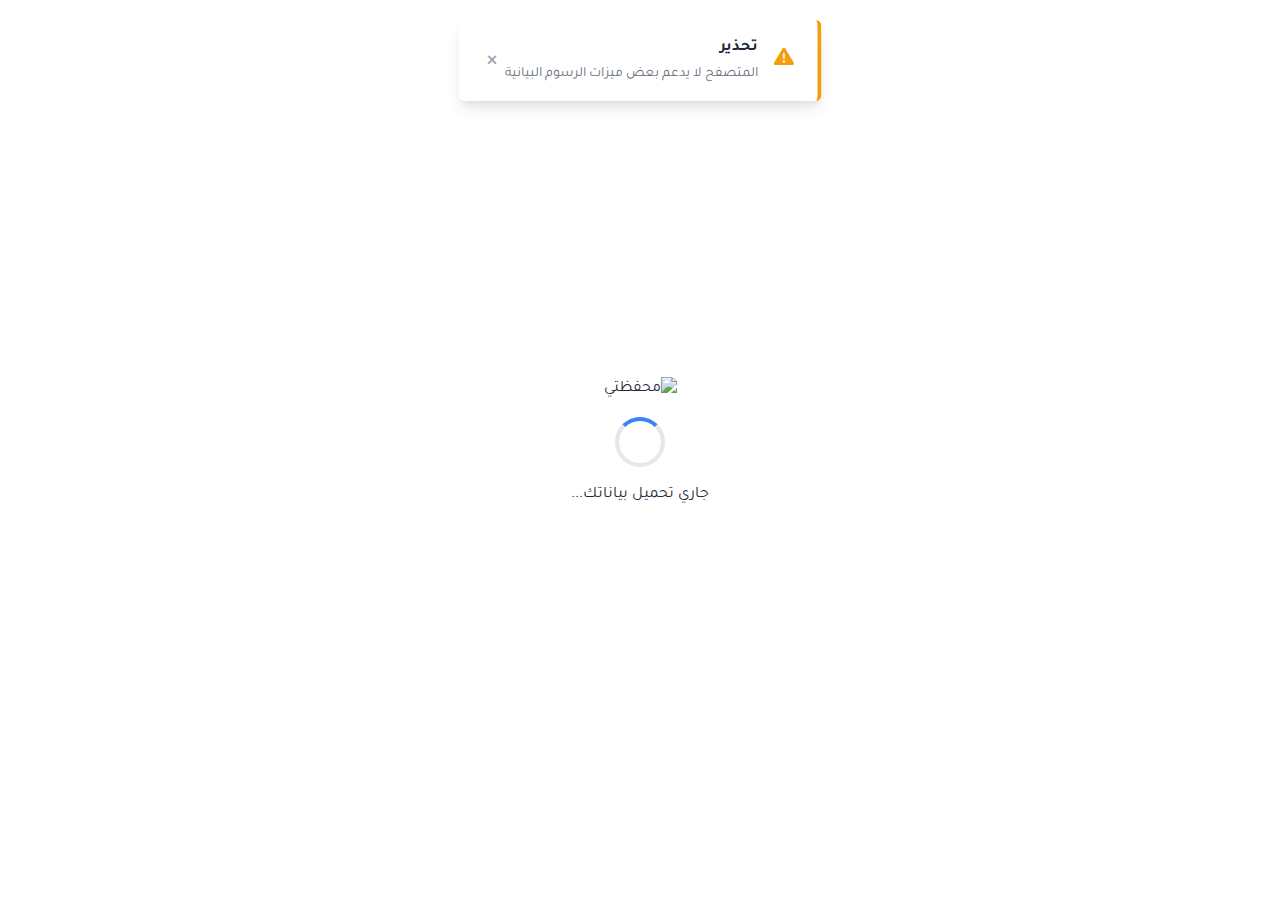
==== commit bdff19f1: "Add files via upload" ====
--- a/index.html
+++ b/index.html
@@ -2,7 +2,7 @@
 <html dir="rtl" lang="ar">
 <head>
     <meta charset="UTF-8">
-    <meta name="viewport" content="width=device-width, initial-scale=1.0">
+    <meta name="viewport" content="width=device-width, initial-scale=1.0, maximum-scale=1.0, user-scalable=no">
     <title>محفظتي - نظام الاستثمار المتكامل</title>
     <!-- Font Awesome -->
     <link rel="stylesheet" href="https://cdnjs.cloudflare.com/ajax/libs/font-awesome/6.4.0/css/all.min.css">
@@ -24,17 +24,20 @@
     <!-- Loader -->
     <div id="app-loader">
         <div class="loader-content">
-            <img src="https://firebasestorage.googleapis.com/v0/b/messageemeapp.appspot.com/o/driver-images%2F7605a607-6cf8-4b32-aee1-fa7558c98452.png?alt=media&token=5cf9e67c-ba6e-4431-a6a0-79dede15b527" alt="محفظتي">
+            <img src="assets/logo.png" alt="محفظتي">
             <div class="spinner"></div>
-            <p>جاري تحميل بياناتك...</p>
-        </div>
-    </div>
+            <p id="loader-message">جاري تحميل بياناتك...</p>
+        </div>
+    </div>
+
+    <!-- Toast Notifications -->
+    <div class="toast-container" id="toast-container"></div>
 
     <!-- Login Screen -->
     <div id="login-screen" class="auth-screen">
         <div class="auth-container animate__animated animate__fadeIn">
             <div class="auth-logo">
-                <img src="https://firebasestorage.googleapis.com/v0/b/messageemeapp.appspot.com/o/driver-images%2F7605a607-6cf8-4b32-aee1-fa7558c98452.png?alt=media&token=5cf9e67c-ba6e-4431-a6a0-79dede15b527" alt="محفظتي">
+                <img src="assets/logo.png" alt="محفظتي">
                 <h1>محفظتي</h1>
                 <p>البوابة الشخصية لنظام الاستثمار المتكامل</p>
             </div>
@@ -115,15 +118,15 @@
         <!-- Header -->
         <header class="app-header">
             <div class="header-content">
-                <button id="menu-toggle">
+                <button id="menu-toggle" aria-label="قائمة">
                     <i class="fas fa-bars"></i>
                 </button>
                 <div class="logo">
-                    <img src="https://firebasestorage.googleapis.com/v0/b/messageemeapp.appspot.com/o/driver-images%2F7605a607-6cf8-4b32-aee1-fa7558c98452.png?alt=media&token=5cf9e67c-ba6e-4431-a6a0-79dede15b527" alt="محفظتي">
+                    <img src="assets/logo.png" alt="محفظتي">
                     <h1>محفظتي</h1>
                 </div>
                 <div class="user-menu">
-                    <button id="notifications-btn">
+                    <button id="notifications-btn" aria-label="الإشعارات">
                         <i class="fas fa-bell"></i>
                         <span class="badge" id="notifications-count">0</span>
                     </button>
@@ -207,7 +210,7 @@
                     <div class="investment-card animate__animated animate__fadeInUp">
                         <div class="card-bg"></div>
                         <div class="card-logo">
-                            <img src="assets/card-logo.png" alt="محفظتي">
+                            <img src="assets/logo-white.png" alt="محفظتي">
                             <span>محفظتي</span>
                         </div>
                         <div class="card-balance">
@@ -330,6 +333,10 @@
                     </div>
                     <div class="transactions-list" id="recent-transactions-list">
                         <!-- Transactions will be populated here -->
+                        <div class="empty-state">
+                            <i class="fas fa-exchange-alt"></i>
+                            <p>لا توجد معاملات حديثة</p>
+                        </div>
                     </div>
                 </div>
             </section>
@@ -349,28 +356,34 @@
                         <button class="filter-btn" data-filter="profit">الأرباح</button>
                     </div>
                     <div class="search-box">
-                        <input type="text" placeholder="بحث في المعاملات...">
+                        <input type="text" id="transaction-search" placeholder="بحث في المعاملات...">
                         <i class="fas fa-search"></i>
                     </div>
                 </div>
 
                 <div class="transactions-table-container">
-                    <table class="transactions-table">
-                        <thead>
-                            <tr>
-                                <th>رقم العملية</th>
-                                <th>التاريخ</th>
-                                <th>النوع</th>
-                                <th>المبلغ</th>
-                                <th>الرصيد بعد العملية</th>
-                                <th>الحالة</th>
-                                <th>التفاصيل</th>
-                            </tr>
-                        </thead>
-                        <tbody id="transactions-table-body">
-                            <!-- Transactions will be populated here -->
-                        </tbody>
-                    </table>
+                    <div class="table-responsive">
+                        <table class="transactions-table">
+                            <thead>
+                                <tr>
+                                    <th>رقم العملية</th>
+                                    <th>التاريخ</th>
+                                    <th>النوع</th>
+                                    <th>المبلغ</th>
+                                    <th>الرصيد بعد العملية</th>
+                                    <th>الحالة</th>
+                                    <th>التفاصيل</th>
+                                </tr>
+                            </thead>
+                            <tbody id="transactions-table-body">
+                                <!-- Transactions will be populated here -->
+                            </tbody>
+                        </table>
+                    </div>
+                    <div class="empty-state hidden" id="empty-transactions">
+                        <i class="fas fa-receipt"></i>
+                        <p>لا توجد معاملات متطابقة مع البحث</p>
+                    </div>
                 </div>
 
                 <div class="pagination">
@@ -379,8 +392,6 @@
                     </button>
                     <div class="pagination-numbers" id="pagination-numbers">
                         <span class="page-number active">1</span>
-                        <span class="page-number">2</span>
-                        <span class="page-number">3</span>
                     </div>
                     <button class="pagination-btn" id="next-page">
                         <i class="fas fa-chevron-left"></i>
@@ -468,25 +479,31 @@
                 <div class="profit-payments">
                     <div class="section-header">
                         <h3>سجل دفعات الأرباح</h3>
-                        <button class="btn-outline">
+                        <button class="btn-outline" id="export-profits">
                             <i class="fas fa-download"></i>
                             <span>تصدير</span>
                         </button>
                     </div>
                     <div class="payments-table-container">
-                        <table class="payments-table">
-                            <thead>
-                                <tr>
-                                    <th>التاريخ</th>
-                                    <th>الفترة</th>
-                                    <th>المبلغ</th>
-                                    <th>الحالة</th>
-                                </tr>
-                            </thead>
-                            <tbody id="profit-payments-body">
-                                <!-- Profit payments will be populated here -->
-                            </tbody>
-                        </table>
+                        <div class="table-responsive">
+                            <table class="payments-table">
+                                <thead>
+                                    <tr>
+                                        <th>التاريخ</th>
+                                        <th>الفترة</th>
+                                        <th>المبلغ</th>
+                                        <th>الحالة</th>
+                                    </tr>
+                                </thead>
+                                <tbody id="profit-payments-body">
+                                    <!-- Profit payments will be populated here -->
+                                </tbody>
+                            </table>
+                        </div>
+                        <div class="empty-state hidden" id="empty-profits">
+                            <i class="fas fa-coins"></i>
+                            <p>لا توجد دفعات أرباح سابقة</p>
+                        </div>
                     </div>
                 </div>
             </section>
@@ -506,10 +523,10 @@
                                 <span id="available-balance">000,000,000</span>
                                 <span class="currency">دينار</span>
                             </div>
-                            <p class="balance-warning">
+                            <div class="balance-warning">
                                 <i class="fas fa-exclamation-triangle"></i>
                                 <span>تنبيه: سحب المبالغ يؤدي إلى قطع الفائدة عنها للشهر بالكامل</span>
-                            </p>
+                            </div>
                         </div>
                     </div>
 
@@ -575,497 +592,543 @@
                         <h3>طلبات السحب السابقة</h3>
                     </div>
                     <div class="withdrawals-table-container">
-                        <table class="withdrawals-table">
-                            <thead>
-                                <tr>
-                                    <th>التاريخ</th>
-                                    <th>المبلغ</th>
-                                    <th>طريقة السحب</th>
-                                    <th>الحالة</th>
-                                    <th>تفاصيل</th>
-                                </tr>
-                            </thead>
-                            <tbody id="withdrawals-history-body">
-                                <!-- Withdrawal history will be populated here -->
-                            </tbody>
-                        </table>
+                        <div class="table-responsive">
+                            <table class="withdrawals-table">
+                                <thead>
+                                    <tr>
+                                        <th>التاريخ</th>
+                                        <th>المبلغ</th>
+                                        <th>طريقة السحب</th>
+                                        <th>الحالة</th>
+                                        <th>تفاصيل</th>
+                                    </tr>
+                                </thead>
+                                <tbody id="withdrawals-history-body">
+                                    <!-- Withdrawal history will be populated here -->
+                                </tbody>
+                            </table>
+                        </div>
+                        <div class="empty-state hidden" id="empty-withdrawals">
+                            <i class="fas fa-money-bill-wave"></i>
+                            <p>لا توجد طلبات سحب سابقة</p>
+                        </div>
                     </div>
                 </div>
             </section>
 
             <!-- Profile Page -->
-            <section id="profile-page" class="page">
-                <div class="page-header">
-                    <h2>الملف الشخصي</h2>
-                    <p>إدارة معلوماتك الشخصية</p>
-                </div>
-
-                <div class="profile-container">
-                    <div class="profile-sidebar">
-                        <div class="profile-image-container">
-                            <div class="profile-image">
-                                <img src="assets/default-avatar.png" alt="صورة المستخدم" id="profile-image">
-                                <button class="change-image-btn">
-                                    <i class="fas fa-camera"></i>
-                                </button>
-                            </div>
-                            <h3 id="profile-name">اسم المستثمر</h3>
-                            <p id="profile-id">معرف المستثمر: #12345</p>
-                            <p id="profile-status" class="status active">الحالة: نشط</p>
-                        </div>
-                    </div>
-                    <div class="profile-content">
-                        <div class="profile-tabs">
-                            <button class="profile-tab active" data-tab="personal">المعلومات الشخصية</button>
-                            <button class="profile-tab" data-tab="security">الأمان والخصوصية</button>
-                            <button class="profile-tab" data-tab="notifications">الإشعارات</button>
-                        </div>
-                        
-                        <div class="profile-tab-content active" id="personal-tab">
-                            <form id="personal-info-form">
-                                <div class="form-group">
-                                    <label for="full-name">الاسم الكامل</label>
-                                    <div class="input-group">
-                                        <i class="fas fa-user"></i>
-                                        <input type="text" id="full-name" value="محمد أحمد العبدالله">
-                                    </div>
-                                </div>
-                                <div class="form-row">
-                                    <div class="form-group">
-                                        <label for="phone-number">رقم الهاتف</label>
-                                        <div class="input-group">
-                                            <i class="fas fa-phone"></i>
-                                            <input type="tel" id="phone-number" value="0501234567">
-                                        </div>
-                                    </div>
-                                    <div class="form-group">
-                                        <label for="email-address">البريد الإلكتروني</label>
-                                        <div class="input-group">
-                                            <i class="fas fa-envelope"></i>
-                                            <input type="email" id="email-address" value="example@mail.com">
-                                        </div>
-                                    </div>
-                                </div>
-                                <div class="form-group">
-                                    <label for="address">العنوان</label>
-                                    <div class="input-group">
-                                        <i class="fas fa-map-marker-alt"></i>
-                                        <input type="text" id="address" value="الرياض، حي النخيل">
-                                    </div>
-                                </div>
-                                <div class="form-group">
-                                    <label for="id-card">رقم البطاقة</label>
-                                    <div class="input-group">
-                                        <i class="fas fa-id-card"></i>
-                                        <input type="text" id="id-card" value="ID12345678" readonly>
-                                    </div>
-                                    <small class="form-hint">لا يمكن تعديل رقم البطاقة</small>
-                                </div>
-                                <div class="form-actions">
-                                    <button type="submit" class="btn-primary">حفظ التغييرات</button>
-                                </div>
-                            </form>
-                        </div>
-                        
-                        <div class="profile-tab-content" id="security-tab">
-                            <form id="security-form">
-                                <div class="form-group">
-                                    <label for="current-password">كلمة المرور الحالية</label>
-                                    <div class="input-group">
-                                        <i class="fas fa-lock"></i>
-                                        <input type="password" id="current-password">
-                                        <button type="button" class="toggle-password">
-                                            <i class="fas fa-eye"></i>
-                                        </button>
-                                    </div>
-                                </div>
-                                <div class="form-group">
-                                    <label for="new-password">كلمة المرور الجديدة</label>
-                                    <div class="input-group">
-                                        <i class="fas fa-lock"></i>
-                                        <input type="password" id="new-password">
-                                        <button type="button" class="toggle-password">
-                                            <i class="fas fa-eye"></i>
-                                        </button>
-                                    </div>
-                                </div>
-                                <div class="form-group">
-                                    <label for="confirm-new-password">تأكيد كلمة المرور الجديدة</label>
-                                    <div class="input-group">
-                                        <i class="fas fa-lock"></i>
-                                        <input type="password" id="confirm-new-password">
-                                        <button type="button" class="toggle-password">
-                                            <i class="fas fa-eye"></i>
-                                        </button>
-                                    </div>
-                                </div>
-                                <div class="form-group">
-                                    <h4>المصادقة الثنائية</h4>
-                                    <div class="toggle-switch">
-                                        <input type="checkbox" id="two-factor" class="toggle-input">
-                                        <label for="two-factor" class="toggle-label"></label>
-                                        <span>تفعيل المصادقة الثنائية</span>
-                                    </div>
-                                    <small class="form-hint">يوصى بتفعيل المصادقة الثنائية لزيادة أمان حسابك</small>
-                                </div>
-                                <div class="form-actions">
-                                    <button type="submit" class="btn-primary">تحديث كلمة المرور</button>
-                                </div>
-                            </form>
-                        </div>
-                        
-                        <div class="profile-tab-content" id="notifications-tab">
-                            <div class="notifications-settings">
-                                <h4>إعدادات الإشعارات</h4>
-                                <div class="notification-option">
-                                    <div class="option-text">
-                                        <h5>الإشعارات داخل التطبيق</h5>
-                                        <p>عرض إشعارات حول الأرباح والعمليات داخل التطبيق</p>
-                                    </div>
-                                    <div class="toggle-switch">
-                                        <input type="checkbox" id="in-app-notifications" class="toggle-input" checked>
-                                        <label for="in-app-notifications" class="toggle-label"></label>
-                                    </div>
-                                </div>
-                                <div class="notification-option">
-                                    <div class="option-text">
-                                        <h5>البريد الإلكتروني</h5>
-                                        <p>إرسال إشعارات عبر البريد الإلكتروني</p>
-                                    </div>
-                                    <div class="toggle-switch">
-                                        <input type="checkbox" id="email-notifications" class="toggle-input" checked>
-                                        <label for="email-notifications" class="toggle-label"></label>
-                                    </div>
-                                </div>
-                                <div class="notification-option">
-                                    <div class="option-text">
-                                        <h5>الرسائل النصية</h5>
-                                        <p>إرسال إشعارات عبر رسائل نصية قصيرة</p>
-                                    </div>
-                                    <div class="toggle-switch">
-                                        <input type="checkbox" id="sms-notifications" class="toggle-input">
-                                        <label for="sms-notifications" class="toggle-label"></label>
-                                    </div>
-                                </div>
-                                
-                                <h4 class="mt-4">أنواع الإشعارات</h4>
-                                <div class="notification-option">
-                                    <div class="option-text">
-                                        <h5>دفع الأرباح</h5>
-                                        <p>إشعارات عند إيداع الأرباح في حسابك</p>
-                                    </div>
-                                    <div class="toggle-switch">
-                                        <input type="checkbox" id="profit-notifications" class="toggle-input" checked>
-                                        <label for="profit-notifications" class="toggle-label"></label>
-                                    </div>
-                                </div>
-                                <div class="notification-option">
-                                    <div class="option-text">
-                                        <h5>طلبات السحب</h5>
-                                        <p>إشعارات عن حالة طلبات السحب</p>
-                                    </div>
-                                    <div class="toggle-switch">
-                                        <input type="checkbox" id="withdraw-notifications" class="toggle-input" checked>
-                                        <label for="withdraw-notifications" class="toggle-label"></label>
-                                    </div>
-                                </div>
-                                <div class="notification-option">
-                                    <div class="option-text">
-                                        <h5>تذكيرات استحقاق الأرباح</h5>
-                                        <p>إشعارات تذكيرية قبل موعد استحقاق الأرباح</p>
-                                    </div>
-                                    <div class="toggle-switch">
-                                        <input type="checkbox" id="reminder-notifications" class="toggle-input" checked>
-                                        <label for="reminder-notifications" class="toggle-label"></label>
-                                    </div>
-                                </div>
-                                <div class="notification-option">
-                                    <div class="option-text">
-                                        <h5>أخبار وتحديثات</h5>
-                                        <p>أخبار ومعلومات عن تحديثات النظام والعروض الخاصة</p>
-                                    </div>
-                                    <div class="toggle-switch">
-                                        <input type="checkbox" id="news-notifications" class="toggle-input">
-                                        <label for="news-notifications" class="toggle-label"></label>
-                                    </div>
-                                </div>
-                                
-                                <div class="form-actions">
-                                    <button type="button" class="btn-primary">حفظ الإعدادات</button>
-                                </div>
-                            </div>
-                        </div>
-                    </div>
-                </div>
-            </section>
-
-            <!-- Settings Page -->
-            <section id="settings-page" class="page">
-                <div class="page-header">
-                    <h2>الإعدادات</h2>
-                    <p>تخصيص إعدادات التطبيق</p>
-                </div>
-                
-                <div class="settings-container">
-                    <div class="settings-group">
-                        <h3>الإعدادات العامة</h3>
-                        
-                        <div class="setting-item">
-                            <div class="setting-info">
-                                <h4>اللغة</h4>
-                                <p>تغيير لغة التطبيق</p>
-                            </div>
-                            <div class="setting-control">
-                                <select id="language-setting">
-                                    <option value="ar" selected>العربية</option>
-                                    <option value="en">الإنجليزية</option>
-                                </select>
-                            </div>
-                        </div>
-                        
-                        <div class="setting-item">
-                            <div class="setting-info">
-                                <h4>العملة</h4>
-                                <p>تغيير عملة العرض</p>
-                            </div>
-                            <div class="setting-control">
-                                <select id="currency-setting">
-                                    <option value="دينار" selected>دينار</option>
-                                    <option value="دولار">دولار</option>
-                                    <option value="يورو">يورو</option>
-                                </select>
-                            </div>
-                        </div>
-                        
-                        <div class="setting-item">
-                            <div class="setting-info">
-                                <h4>الوضع الداكن</h4>
-                                <p>تفعيل المظهر الداكن للتطبيق</p>
-                            </div>
-                            <div class="setting-control">
-                                <div class="toggle-switch">
-                                    <input type="checkbox" id="dark-mode" class="toggle-input">
-                                    <label for="dark-mode" class="toggle-label"></label>
-                                </div>
-                            </div>
+<section id="profile-page" class="page">
+    <div class="page-header">
+        <h2>الملف الشخصي</h2>
+        <p>إدارة معلوماتك الشخصية</p>
+    </div>
+
+    <div class="profile-container">
+        <div class="profile-sidebar">
+            <div class="profile-image-container">
+                <div class="profile-image">
+                    <img src="assets/default-avatar.png" alt="صورة المستخدم" id="profile-image">
+                    <button class="change-image-btn">
+                        <i class="fas fa-camera"></i>
+                    </button>
+                </div>
+                <h3 id="profile-name">اسم المستثمر</h3>
+                <p id="profile-id">معرف المستثمر: #12345</p>
+                <p id="profile-status" class="status active">الحالة: نشط</p>
+            </div>
+        </div>
+        <div class="profile-content">
+            <div class="profile-tabs">
+                <button class="profile-tab active" data-tab="personal">المعلومات الشخصية</button>
+                <button class="profile-tab" data-tab="security">الأمان والخصوصية</button>
+                <button class="profile-tab" data-tab="notifications">الإشعارات</button>
+            </div>
+            
+            <div class="profile-tab-content active" id="personal-tab">
+                <form id="personal-info-form">
+                    <div class="form-group">
+                        <label for="full-name">الاسم الكامل</label>
+                        <div class="input-group">
+                            <i class="fas fa-user"></i>
+                            <input type="text" id="full-name" placeholder="الاسم الكامل">
+                        </div>
+                    </div>
+                    <div class="form-row">
+                        <div class="form-group">
+                            <label for="phone-number">رقم الهاتف</label>
+                            <div class="input-group">
+                                <i class="fas fa-phone"></i>
+                                <input type="tel" id="phone-number" placeholder="رقم الهاتف">
+                            </div>
+                        </div>
+                        <div class="form-group">
+                            <label for="email-address">البريد الإلكتروني</label>
+                            <div class="input-group">
+                                <i class="fas fa-envelope"></i>
+                                <input type="email" id="email-address" placeholder="البريد الإلكتروني" readonly>
+                            </div>
+                            <small class="form-hint">لا يمكن تعديل البريد الإلكتروني</small>
+                        </div>
+                    </div>
+                    <div class="form-group">
+                        <label for="address">العنوان</label>
+                        <div class="input-group">
+                            <i class="fas fa-map-marker-alt"></i>
+                            <input type="text" id="address" placeholder="العنوان">
+                        </div>
+                    </div>
+                    <div class="form-group">
+                        <label for="id-card">رقم البطاقة</label>
+                        <div class="input-group">
+                            <i class="fas fa-id-card"></i>
+                            <input type="text" id="id-card" placeholder="رقم البطاقة" readonly>
+                        </div>
+                        <small class="form-hint">لا يمكن تعديل رقم البطاقة</small>
+                    </div>
+                    <div class="form-actions">
+                        <button type="submit" class="btn-primary">حفظ التغييرات</button>
+                    </div>
+                </form>
+            </div>
+            
+            <div class="profile-tab-content" id="security-tab">
+                <form id="security-form">
+                    <div class="form-group">
+                        <label for="current-password">كلمة المرور الحالية</label>
+                        <div class="input-group">
+                            <i class="fas fa-lock"></i>
+                            <input type="password" id="current-password">
+                            <button type="button" class="toggle-password">
+                                <i class="fas fa-eye"></i>
+                            </button>
+                        </div>
+                    </div>
+                    <div class="form-group">
+                        <label for="new-password">كلمة المرور الجديدة</label>
+                        <div class="input-group">
+                            <i class="fas fa-lock"></i>
+                            <input type="password" id="new-password">
+                            <button type="button" class="toggle-password">
+                                <i class="fas fa-eye"></i>
+                            </button>
+                        </div>
+                    </div>
+                    <div class="form-group">
+                        <label for="confirm-new-password">تأكيد كلمة المرور الجديدة</label>
+                        <div class="input-group">
+                            <i class="fas fa-lock"></i>
+                            <input type="password" id="confirm-new-password">
+                            <button type="button" class="toggle-password">
+                                <i class="fas fa-eye"></i>
+                            </button>
+                        </div>
+                    </div>
+                    <div class="form-group">
+                        <h4>المصادقة الثنائية</h4>
+                        <div class="toggle-switch">
+                            <input type="checkbox" id="two-factor" class="toggle-input">
+                            <label for="two-factor" class="toggle-label"></label>
+                            <span>تفعيل المصادقة الثنائية</span>
+                        </div>
+                        <small class="form-hint">يوصى بتفعيل المصادقة الثنائية لزيادة أمان حسابك</small>
+                    </div>
+                    <div class="form-actions">
+                        <button type="submit" class="btn-primary">تحديث كلمة المرور</button>
+                    </div>
+                </form>
+            </div>
+            
+            <div class="profile-tab-content" id="notifications-tab">
+                <div class="notifications-settings">
+                    <h4>إعدادات الإشعارات</h4>
+                    <div class="notification-option">
+                        <div class="option-text">
+                            <h5>الإشعارات داخل التطبيق</h5>
+                            <p>عرض إشعارات حول الأرباح والعمليات داخل التطبيق</p>
+                        </div>
+                        <div class="toggle-switch">
+                            <input type="checkbox" id="in-app-notifications" class="toggle-input" checked>
+                            <label for="in-app-notifications" class="toggle-label"></label>
+                        </div>
+                    </div>
+                    <div class="notification-option">
+                        <div class="option-text">
+                            <h5>البريد الإلكتروني</h5>
+                            <p>إرسال إشعارات عبر البريد الإلكتروني</p>
+                        </div>
+                        <div class="toggle-switch">
+                            <input type="checkbox" id="email-notifications" class="toggle-input" checked>
+                            <label for="email-notifications" class="toggle-label"></label>
+                        </div>
+                    </div>
+                    <div class="notification-option">
+                        <div class="option-text">
+                            <h5>الرسائل النصية</h5>
+                            <p>إرسال إشعارات عبر رسائل نصية قصيرة</p>
+                        </div>
+                        <div class="toggle-switch">
+                            <input type="checkbox" id="sms-notifications" class="toggle-input">
+                            <label for="sms-notifications" class="toggle-label"></label>
                         </div>
                     </div>
                     
-                    <div class="settings-group">
-                        <h3>تنبيهات وإشعارات</h3>
-                        
-                        <div class="setting-item">
-                            <div class="setting-info">
-                                <h4>تنبيهات الأرباح</h4>
-                                <p>إرسال تنبيهات عند استحقاق الأرباح</p>
-                            </div>
-                            <div class="setting-control">
-                                <div class="toggle-switch">
-                                    <input type="checkbox" id="profit-alerts" class="toggle-input" checked>
-                                    <label for="profit-alerts" class="toggle-label"></label>
-                                </div>
-                            </div>
-                        </div>
-                        
-                        <div class="setting-item">
-                            <div class="setting-info">
-                                <h4>تنبيهات العمليات</h4>
-                                <p>إرسال تنبيهات عند إجراء عمليات على الحساب</p>
-                            </div>
-                            <div class="setting-control">
-                                <div class="toggle-switch">
-                                    <input type="checkbox" id="transaction-alerts" class="toggle-input" checked>
-                                    <label for="transaction-alerts" class="toggle-label"></label>
-                                </div>
-                            </div>
+                    <h4 class="mt-4">أنواع الإشعارات</h4>
+                    <div class="notification-option">
+                        <div class="option-text">
+                            <h5>دفع الأرباح</h5>
+                            <p>إشعارات عند إيداع الأرباح في حسابك</p>
+                        </div>
+                        <div class="toggle-switch">
+                            <input type="checkbox" id="profit-notifications" class="toggle-input" checked>
+                            <label for="profit-notifications" class="toggle-label"></label>
+                        </div>
+                    </div>
+                    <div class="notification-option">
+                        <div class="option-text">
+                            <h5>طلبات السحب</h5>
+                            <p>إشعارات عن حالة طلبات السحب</p>
+                        </div>
+                        <div class="toggle-switch">
+                            <input type="checkbox" id="withdraw-notifications" class="toggle-input" checked>
+                            <label for="withdraw-notifications" class="toggle-label"></label>
+                        </div>
+                    </div>
+                    <div class="notification-option">
+                        <div class="option-text">
+                            <h5>تذكيرات استحقاق الأرباح</h5>
+                            <p>إشعارات تذكيرية قبل موعد استحقاق الأرباح</p>
+                        </div>
+                        <div class="toggle-switch">
+                            <input type="checkbox" id="reminder-notifications" class="toggle-input" checked>
+                            <label for="reminder-notifications" class="toggle-label"></label>
+                        </div>
+                    </div>
+                    <div class="notification-option">
+                        <div class="option-text">
+                            <h5>أخبار وتحديثات</h5>
+                            <p>أخبار ومعلومات عن تحديثات النظام والعروض الخاصة</p>
+                        </div>
+                        <div class="toggle-switch">
+                            <input type="checkbox" id="news-notifications" class="toggle-input">
+                            <label for="news-notifications" class="toggle-label"></label>
                         </div>
                     </div>
                     
-                    <div class="settings-group">
-                        <h3>الخصوصية والأمان</h3>
-                        
-                        <div class="setting-item">
-                            <div class="setting-info">
-                                <h4>قفل التطبيق تلقائياً</h4>
-                                <p>قفل التطبيق بعد فترة من عدم النشاط</p>
-                            </div>
-                            <div class="setting-control">
-                                <select id="auto-lock">
-                                    <option value="0">غير مفعل</option>
-                                    <option value="1" selected>بعد دقيقة</option>
-                                    <option value="5">بعد 5 دقائق</option>
-                                    <option value="10">بعد 10 دقائق</option>
-                                </select>
-                            </div>
-                        </div>
-                        
-                        <div class="setting-item">
-                            <div class="setting-info">
-                                <h4>سجل الجلسات النشطة</h4>
-                                <p>عرض وإدارة الجلسات النشطة لحسابك</p>
-                            </div>
-                            <div class="setting-control">
-                                <button class="btn-outline btn-sm">عرض السجل</button>
-                            </div>
-                        </div>
-                    </div>
-                    
-                    <div class="settings-actions">
-                        <button class="btn-outline" id="reset-settings">استعادة الإعدادات الافتراضية</button>
-                        <button class="btn-primary" id="save-settings">حفظ الإعدادات</button>
-                    </div>
-                </div>
-            </section>
-        </main>
-    </div>
-
-    <!-- Notifications Panel -->
-    <div class="notifications-panel" id="notifications-panel">
-        <div class="notifications-header">
-            <h3>الإشعارات</h3>
-            <button id="close-notifications">
+                    <div class="form-actions">
+                        <button type="button" id="save-notifications" class="btn-primary">حفظ الإعدادات</button>
+                    </div>
+                </div>
+            </div>
+        </div>
+    </div>
+</section>
+
+<!-- Settings Page -->
+<section id="settings-page" class="page">
+    <div class="page-header">
+        <h2>الإعدادات</h2>
+        <p>تخصيص إعدادات التطبيق</p>
+    </div>
+    
+    <div class="settings-container">
+        <div class="settings-group">
+            <h3>الإعدادات العامة</h3>
+            
+            <div class="setting-item">
+                <div class="setting-info">
+                    <h4>اللغة</h4>
+                    <p>تغيير لغة التطبيق</p>
+                </div>
+                <div class="setting-control">
+                    <select id="language-setting">
+                        <option value="ar" selected>العربية</option>
+                        <option value="en">الإنجليزية</option>
+                    </select>
+                </div>
+            </div>
+            
+            <div class="setting-item">
+                <div class="setting-info">
+                    <h4>العملة</h4>
+                    <p>تغيير عملة العرض</p>
+                </div>
+                <div class="setting-control">
+                    <select id="currency-setting">
+                        <option value="دينار" selected>دينار</option>
+                        <option value="دولار">دولار</option>
+                        <option value="يورو">يورو</option>
+                    </select>
+                </div>
+            </div>
+            
+            <div class="setting-item">
+                <div class="setting-info">
+                    <h4>الوضع الداكن</h4>
+                    <p>تفعيل المظهر الداكن للتطبيق</p>
+                </div>
+                <div class="setting-control">
+                    <div class="toggle-switch">
+                        <input type="checkbox" id="dark-mode" class="toggle-input">
+                        <label for="dark-mode" class="toggle-label"></label>
+                    </div>
+                </div>
+            </div>
+        </div>
+        
+        <div class="settings-group">
+            <h3>تنبيهات وإشعارات</h3>
+            
+            <div class="setting-item">
+                <div class="setting-info">
+                    <h4>تنبيهات الأرباح</h4>
+                    <p>إرسال تنبيهات عند استحقاق الأرباح</p>
+                </div>
+                <div class="setting-control">
+                    <div class="toggle-switch">
+                        <input type="checkbox" id="profit-alerts" class="toggle-input" checked>
+                        <label for="profit-alerts" class="toggle-label"></label>
+                    </div>
+                </div>
+            </div>
+            
+            <div class="setting-item">
+                <div class="setting-info">
+                    <h4>تنبيهات العمليات</h4>
+                    <p>إرسال تنبيهات عند إجراء عمليات على الحساب</p>
+                </div>
+                <div class="setting-control">
+                    <div class="toggle-switch">
+                        <input type="checkbox" id="transaction-alerts" class="toggle-input" checked>
+                        <label for="transaction-alerts" class="toggle-label"></label>
+                    </div>
+                </div>
+            </div>
+        </div>
+        
+        <div class="settings-group">
+            <h3>الخصوصية والأمان</h3>
+            
+            <div class="setting-item">
+                <div class="setting-info">
+                    <h4>قفل التطبيق تلقائياً</h4>
+                    <p>قفل التطبيق بعد فترة من عدم النشاط</p>
+                </div>
+                <div class="setting-control">
+                    <select id="auto-lock">
+                        <option value="0">غير مفعل</option>
+                        <option value="1" selected>بعد دقيقة</option>
+                        <option value="5">بعد 5 دقائق</option>
+                        <option value="10">بعد 10 دقائق</option>
+                    </select>
+                </div>
+            </div>
+            
+            <div class="setting-item">
+                <div class="setting-info">
+                    <h4>سجل الجلسات النشطة</h4>
+                    <p>عرض وإدارة الجلسات النشطة لحسابك</p>
+                </div>
+                <div class="setting-control">
+                    <button class="btn-outline btn-sm" id="view-sessions">عرض السجل</button>
+                </div>
+            </div>
+        </div>
+        
+        <div class="settings-actions">
+            <button class="btn-outline" id="reset-settings">استعادة الإعدادات الافتراضية</button>
+            <button class="btn-primary" id="save-settings">حفظ الإعدادات</button>
+        </div>
+    </div>
+</section>
+</main>
+</div>
+
+<!-- Notifications Panel -->
+<div class="notifications-panel" id="notifications-panel">
+    <div class="notifications-header">
+        <h3>الإشعارات</h3>
+        <button id="close-notifications" aria-label="إغلاق">
+            <i class="fas fa-times"></i>
+        </button>
+    </div>
+    <div class="notifications-content">
+        <div class="notification-tabs">
+            <button class="notification-tab active" data-tab="all">الكل</button>
+            <button class="notification-tab" data-tab="profits">الأرباح</button>
+            <button class="notification-tab" data-tab="transactions">المعاملات</button>
+        </div>
+        <div class="notifications-list" id="notifications-list">
+            <!-- Will be populated dynamically -->
+            <div class="empty-state hidden" id="empty-notifications">
+                <i class="fas fa-bell-slash"></i>
+                <p>لا توجد إشعارات</p>
+            </div>
+        </div>
+    </div>
+    <div class="notifications-footer">
+        <button id="mark-all-read">
+            <i class="fas fa-check-double"></i>
+            <span>تعيين الكل كمقروء</span>
+        </button>
+    </div>
+</div>
+
+<!-- Modal Components -->
+<div class="modal-overlay" id="transaction-details-modal">
+    <div class="modal">
+        <div class="modal-header">
+            <h3>تفاصيل المعاملة</h3>
+            <button class="modal-close" aria-label="إغلاق">
                 <i class="fas fa-times"></i>
             </button>
         </div>
-        <div class="notifications-content">
-            <div class="notification-tabs">
-                <button class="notification-tab active" data-tab="all">الكل</button>
-                <button class="notification-tab" data-tab="profits">الأرباح</button>
-                <button class="notification-tab" data-tab="transactions">المعاملات</button>
-            </div>
-            <div class="notifications-list" id="notifications-list">
-                <!-- Will be populated dynamically -->
-                <div class="notification-item unread">
-                    <div class="notification-icon green">
-                        <i class="fas fa-coins"></i>
-                    </div>
-                    <div class="notification-content">
-                        <h4>إيداع أرباح</h4>
-                        <p>تم إيداع أرباح بقيمة 1,750,000 دينار في حسابك</p>
-                        <span class="notification-time">منذ ساعتين</span>
-                    </div>
-                    <button class="notification-action">
-                        <i class="fas fa-ellipsis-v"></i>
-                    </button>
-                </div>
-                <div class="notification-item">
-                    <div class="notification-icon blue">
-                        <i class="fas fa-money-bill-wave"></i>
-                    </div>
-                    <div class="notification-content">
-                        <h4>طلب سحب</h4>
-                        <p>تم الموافقة على طلب السحب رقم #12345</p>
-                        <span class="notification-time">منذ يوم</span>
-                    </div>
-                    <button class="notification-action">
-                        <i class="fas fa-ellipsis-v"></i>
-                    </button>
-                </div>
-                <div class="notification-item">
-                    <div class="notification-icon orange">
-                        <i class="fas fa-bell"></i>
-                    </div>
-                    <div class="notification-content">
-                        <h4>تذكير بالاستحقاق</h4>
-                        <p>أرباحك مستحقة خلال 3 أيام</p>
-                        <span class="notification-time">منذ يومين</span>
-                    </div>
-                    <button class="notification-action">
-                        <i class="fas fa-ellipsis-v"></i>
-                    </button>
-                </div>
-            </div>
-        </div>
-        <div class="notifications-footer">
-            <button id="mark-all-read">
-                <i class="fas fa-check-double"></i>
-                <span>تعيين الكل كمقروء</span>
+        <div class="modal-body" id="transaction-details-content">
+            <!-- Will be populated dynamically -->
+        </div>
+    </div>
+</div>
+
+<div class="modal-overlay" id="withdraw-success-modal">
+    <div class="modal">
+        <div class="modal-header">
+            <h3>تم استلام طلب السحب</h3>
+            <button class="modal-close" aria-label="إغلاق">
+                <i class="fas fa-times"></i>
             </button>
         </div>
-    </div>
-
-    <!-- Modal Components -->
-    <div class="modal-overlay" id="transaction-details-modal">
-        <div class="modal">
-            <div class="modal-header">
-                <h3>تفاصيل المعاملة</h3>
-                <button class="modal-close">
-                    <i class="fas fa-times"></i>
-                </button>
-            </div>
-            <div class="modal-body" id="transaction-details-content">
-                <!-- Will be populated dynamically -->
-            </div>
-        </div>
-    </div>
-
-    <div class="modal-overlay" id="withdraw-success-modal">
-        <div class="modal">
-            <div class="modal-header">
-                <h3>تم استلام طلب السحب</h3>
-                <button class="modal-close">
-                    <i class="fas fa-times"></i>
-                </button>
-            </div>
-            <div class="modal-body">
-                <div class="success-message">
-                    <div class="success-icon">
-                        <i class="fas fa-check-circle"></i>
-                    </div>
-                    <h3>طلب السحب تم بنجاح</h3>
-                    <p>تم استلام طلب السحب الخاص بك وسيتم معالجته في أقرب وقت.</p>
-                    <div class="transaction-details">
-                        <div class="detail-item">
-                            <span class="detail-label">رقم الطلب:</span>
-                            <span class="detail-value" id="withdraw-request-id">#WD-123456</span>
-                        </div>
-                        <div class="detail-item">
-                            <span class="detail-label">المبلغ:</span>
-                            <span class="detail-value" id="withdraw-request-amount">5,000,000 دينار</span>
-                        </div>
-                        <div class="detail-item">
-                            <span class="detail-label">تاريخ الطلب:</span>
-                            <span class="detail-value" id="withdraw-request-date">15/04/2025</span>
-                        </div>
-                        <div class="detail-item">
-                            <span class="detail-label">الحالة:</span>
-                            <span class="detail-value status">قيد المراجعة</span>
-                        </div>
-                    </div>
-                    <div class="note-message">
-                        <i class="fas fa-info-circle"></i>
-                        <p>سيتم إشعارك بأي تغيير في حالة الطلب عبر الإشعارات والبريد الإلكتروني.</p>
-                    </div>
-                </div>
-            </div>
-            <div class="modal-footer">
-                <button class="btn-outline modal-close-btn">إغلاق</button>
-                <button class="btn-primary" id="view-withdrawal-status">متابعة حالة الطلب</button>
-            </div>
-        </div>
-    </div>
-
-    <!-- Toast Notifications -->
-    <div class="toast-container" id="toast-container">
-        <!-- Toast notifications will be added here dynamically -->
-    </div>
-
-    <!-- Firebase Configuration -->
-    <script>
-        const firebaseConfig = {
-            apiKey: "AIzaSyDGpAHia_wEmrhnmYjrPf1n1TrAzwEMiAI",
-            authDomain: "messageemeapp.firebaseapp.com",
-            databaseURL: "https://messageemeapp-default-rtdb.firebaseio.com",
-            projectId: "messageemeapp",
-            storageBucket: "messageemeapp.appspot.com",
-            messagingSenderId: "255034474844",
-            appId: "1:255034474844:web:5e3b7a6bc4b2fb94cc4199"
-        };
-        
-        // Initialize Firebase
-        firebase.initializeApp(firebaseConfig);
-    </script>
-
+        <div class="modal-body">
+            <div class="success-message">
+                <div class="success-icon">
+                    <i class="fas fa-check-circle"></i>
+                </div>
+                <h3>طلب السحب تم بنجاح</h3>
+                <p>تم استلام طلب السحب الخاص بك وسيتم معالجته في أقرب وقت.</p>
+                <div class="transaction-details">
+                    <div class="detail-item">
+                        <span class="detail-label">رقم الطلب:</span>
+                        <span class="detail-value" id="withdraw-request-id">#WD-123456</span>
+                    </div>
+                    <div class="detail-item">
+                        <span class="detail-label">المبلغ:</span>
+                        <span class="detail-value" id="withdraw-request-amount">5,000,000 دينار</span>
+                    </div>
+                    <div class="detail-item">
+                        <span class="detail-label">تاريخ الطلب:</span>
+                        <span class="detail-value" id="withdraw-request-date">15/04/2025</span>
+                    </div>
+                    <div class="detail-item">
+                        <span class="detail-label">الحالة:</span>
+                        <span class="detail-value status pending">قيد المراجعة</span>
+                    </div>
+                </div>
+                <div class="note-message">
+                    <i class="fas fa-info-circle"></i>
+                    <p>سيتم إشعارك بأي تغيير في حالة الطلب عبر الإشعارات والبريد الإلكتروني.</p>
+                </div>
+            </div>
+        </div>
+        <div class="modal-footer">
+            <button class="btn-outline modal-close-btn">إغلاق</button>
+            <button class="btn-primary" id="view-withdrawal-status">متابعة حالة الطلب</button>
+        </div>
+    </div>
+</div>
+
+<div class="modal-overlay" id="session-details-modal">
+    <div class="modal">
+        <div class="modal-header">
+            <h3>جلسات الدخول النشطة</h3>
+            <button class="modal-close" aria-label="إغلاق">
+                <i class="fas fa-times"></i>
+            </button>
+        </div>
+        <div class="modal-body">
+            <div class="sessions-list" id="sessions-list">
+                <div class="session-item current">
+                    <div class="session-icon">
+                        <i class="fas fa-laptop"></i>
+                    </div>
+                    <div class="session-details">
+                        <h4>الجهاز الحالي</h4>
+                        <p>Chrome - Windows 10</p>
+                        <span class="session-time">متصل الآن</span>
+                    </div>
+                    <div class="session-status">
+                        <span class="status current">الجلسة الحالية</span>
+                    </div>
+                </div>
+                <div class="session-item">
+                    <div class="session-icon">
+                        <i class="fas fa-mobile-alt"></i>
+                    </div>
+                    <div class="session-details">
+                        <h4>هاتف محمول</h4>
+                        <p>Safari - iPhone</p>
+                        <span class="session-time">آخر دخول: منذ 3 أيام</span>
+                    </div>
+                    <div class="session-actions">
+                        <button class="btn-danger btn-sm logout-session" data-id="session-2">تسجيل الخروج</button>
+                    </div>
+                </div>
+            </div>
+        </div>
+        <div class="modal-footer">
+            <button class="btn-danger" id="logout-all-sessions">تسجيل الخروج من جميع الأجهزة</button>
+            <button class="btn-outline modal-close-btn">إغلاق</button>
+        </div>
+    </div>
+</div>
+
+<div class="modal-overlay" id="forget-password-modal">
+    <div class="modal">
+        <div class="modal-header">
+            <h3>استعادة كلمة المرور</h3>
+            <button class="modal-close" aria-label="إغلاق">
+                <i class="fas fa-times"></i>
+            </button>
+        </div>
+        <div class="modal-body">
+            <form id="forget-password-form">
+                <div class="form-group">
+                    <label for="reset-email">البريد الإلكتروني</label>
+                    <div class="input-group">
+                        <i class="fas fa-envelope"></i>
+                        <input type="email" id="reset-email" placeholder="أدخل بريدك الإلكتروني" required>
+                    </div>
+                    <small class="form-hint">سيتم إرسال رابط استعادة كلمة المرور إلى بريدك الإلكتروني</small>
+                </div>
+                <div class="form-actions">
+                    <button type="submit" class="btn-primary btn-block">إرسال رابط الاستعادة</button>
+                </div>
+            </form>
+            <div class="success-message hidden" id="reset-success">
+                <div class="success-icon">
+                    <i class="fas fa-check-circle"></i>
+                </div>
+                <h3>تم إرسال الرابط</h3>
+                <p>تم إرسال رابط استعادة كلمة المرور إلى بريدك الإلكتروني. يرجى التحقق من بريدك الإلكتروني ومن ثم اتباع التعليمات.</p>
+            </div>
+        </div>
+    </div>
+</div>
+
+<!-- Firebase Configuration -->
+<script>
+    const firebaseConfig = {
+        apiKey: "AIzaSyDGpAHia_wEmrhnmYjrPf1n1TrAzwEMiAI",
+        authDomain: "messageemeapp.firebaseapp.com",
+        databaseURL: "https://messageemeapp-default-rtdb.firebaseio.com",
+        projectId: "messageemeapp",
+        storageBucket: "messageemeapp.appspot.com",
+        messagingSenderId: "255034474844",
+        appId: "1:255034474844:web:5e3b7a6bc4b2fb94cc4199"
+    };
+    
+    // Initialize Firebase
+    firebase.initializeApp(firebaseConfig);
+</script>
+
+<!-- Main JavaScript -->
 <script src="wallet-app.js"></script>
 </body>
 </html>--- a/wallet-styles.css
+++ b/wallet-styles.css
@@ -3,7 +3,7 @@
  * نظام الاستثمار المتكامل - تطبيق محفظتي
  */
 
- :root {
+:root {
     /* الألوان الرئيسية */
     --primary-color: #3b82f6;
     --primary-dark: #2563eb;
@@ -80,7 +80,11 @@
     text-align: right;
     min-height: 100vh;
     overflow-x: hidden;
-}
+    -webkit-tap-highlight-color: transparent;
+    -webkit-font-smoothing: antialiased;
+    -moz-osx-font-smoothing: grayscale;
+}
+
 
 /* ----- عناصر النص ----- */
 h1, h2, h3, h4, h5, h6 {
@@ -133,6 +137,7 @@
     width: 120px;
     height: auto;
     margin-bottom: var(--spacing-md);
+    animation: pulse 1.5s ease infinite alternate;
 }
 
 .spinner {
@@ -150,6 +155,11 @@
     100% { transform: rotate(360deg); }
 }
 
+@keyframes pulse {
+    0% { transform: scale(1); }
+    100% { transform: scale(1.05); }
+}
+
 /* ----- شاشة تسجيل الدخول وإنشاء الحساب ----- */
 .auth-screen {
     min-height: 100vh;
@@ -158,6 +168,21 @@
     align-items: center;
     background: linear-gradient(135deg, #3b82f6 0%, #8b5cf6 100%);
     padding: var(--spacing-md);
+    position: relative;
+    overflow: hidden;
+}
+
+.auth-screen::before {
+    content: '';
+    position: absolute;
+    top: 0;
+    left: 0;
+    width: 100%;
+    height: 100%;
+    background-image: url('assets/pattern.svg');
+    background-size: cover;
+    opacity: 0.05;
+    z-index: 1;
 }
 
 .auth-container {
@@ -167,6 +192,8 @@
     width: 100%;
     max-width: 500px;
     overflow: hidden;
+    position: relative;
+    z-index: 2;
 }
 
 .auth-logo {
@@ -267,6 +294,12 @@
     outline: none;
     background: transparent;
     font-family: 'Tajawal', sans-serif;
+    width: 100%;
+}
+
+.input-group textarea {
+    min-height: 100px;
+    resize: vertical;
 }
 
 .currency-suffix {
@@ -312,11 +345,40 @@
     font-size: 1rem;
     text-align: center;
     border: none;
+    position: relative;
+    overflow: hidden;
+}
+
+.btn-primary, .btn-secondary, .btn-danger {
+    color: white;
+}
+
+.btn-primary::after,
+.btn-secondary::after,
+.btn-danger::after {
+    content: '';
+    position: absolute;
+    top: 50%;
+    left: 50%;
+    width: 0;
+    height: 0;
+    background-color: rgba(255, 255, 255, 0.2);
+    border-radius: 50%;
+    opacity: 0;
+    transform: translate(-50%, -50%);
+    transition: width 0.3s ease, height 0.3s ease, opacity 0.3s ease;
+}
+
+.btn-primary:active::after,
+.btn-secondary:active::after,
+.btn-danger:active::after {
+    width: 300px;
+    height: 300px;
+    opacity: 1;
 }
 
 .btn-primary {
     background-color: var(--primary-color);
-    color: white;
 }
 
 .btn-primary:hover {
@@ -336,7 +398,6 @@
 
 .btn-secondary {
     background-color: var(--secondary-color);
-    color: white;
 }
 
 .btn-secondary:hover {
@@ -345,7 +406,6 @@
 
 .btn-danger {
     background-color: var(--error-color);
-    color: white;
 }
 
 .btn-danger:hover {
@@ -420,6 +480,13 @@
     align-items: center;
     justify-content: center;
     padding: var(--spacing-sm);
+    border-radius: 50%;
+    transition: background-color var(--transition-fast) ease;
+}
+
+#menu-toggle:hover {
+    background-color: var(--bg-gray-100);
+    color: var(--text-primary);
 }
 
 #notifications-btn {
@@ -433,6 +500,13 @@
     align-items: center;
     justify-content: center;
     padding: var(--spacing-sm);
+    border-radius: 50%;
+    transition: background-color var(--transition-fast) ease;
+}
+
+#notifications-btn:hover {
+    background-color: var(--bg-gray-100);
+    color: var(--text-primary);
 }
 
 .badge {
@@ -442,13 +516,14 @@
     background-color: var(--error-color);
     color: white;
     font-size: 0.625rem;
-    width: 16px;
-    height: 16px;
+    width: 18px;
+    height: 18px;
     border-radius: 50%;
     display: flex;
     align-items: center;
     justify-content: center;
     font-weight: 600;
+    box-shadow: 0 0 0 2px var(--bg-light);
 }
 
 .user-avatar {
@@ -457,6 +532,12 @@
     border-radius: 50%;
     overflow: hidden;
     cursor: pointer;
+    border: 2px solid var(--bg-gray-100);
+    transition: border-color var(--transition-fast) ease;
+}
+
+.user-avatar:hover {
+    border-color: var(--primary-light);
 }
 
 .user-avatar.large {
@@ -482,6 +563,8 @@
     z-index: 200;
     transform: translateX(100%);
     transition: transform var(--transition-normal) ease;
+    display: flex;
+    flex-direction: column;
 }
 
 .sidebar.active {
@@ -493,6 +576,7 @@
     flex-direction: column;
     height: 100%;
     padding-top: var(--spacing-xl);
+    overflow-y: auto;
 }
 
 .user-info {
@@ -591,8 +675,37 @@
     padding-bottom: var(--spacing-2xl);
 }
 
-.sidebar.active + .main-content {
-    margin-right: 280px;
+@media (min-width: 1024px) {
+    .sidebar {
+        transform: translateX(0);
+        box-shadow: none;
+        border-left: 1px solid var(--bg-gray-200);
+    }
+
+    .main-content {
+        margin-right: 280px;
+    }
+
+    #menu-toggle {
+        display: none;
+    }
+}
+
+@media (max-width: 1023px) {
+    .sidebar.active + .main-content {
+        position: relative;
+    }
+
+    .sidebar.active + .main-content::after {
+        content: '';
+        position: fixed;
+        top: 0;
+        left: 0;
+        width: 100%;
+        height: 100%;
+        background-color: rgba(0, 0, 0, 0.5);
+        z-index: 199;
+    }
 }
 
 .page {
@@ -603,6 +716,12 @@
 
 .page.active {
     display: block;
+    animation: fadeIn 0.3s ease;
+}
+
+@keyframes fadeIn {
+    from { opacity: 0; }
+    to { opacity: 1; }
 }
 
 .page-header {
@@ -636,6 +755,12 @@
     color: white;
     box-shadow: var(--shadow-xl);
     overflow: hidden;
+    transform-style: preserve-3d;
+    transition: transform var(--transition-normal) ease;
+}
+
+.investment-card:hover {
+    transform: translateY(-5px) rotateY(5deg);
 }
 
 .card-bg {
@@ -730,7 +855,7 @@
 /* ----- الإجراءات السريعة ----- */
 .quick-actions {
     display: grid;
-    grid-template-columns: repeat(auto-fit, minmax(150px, 1fr));
+    grid-template-columns: repeat(auto-fill, minmax(150px, 1fr));
     gap: var(--spacing-md);
     margin-bottom: var(--spacing-xl);
 }
@@ -747,15 +872,27 @@
     cursor: pointer;
     transition: all var(--transition-normal) ease;
     box-shadow: var(--shadow-sm);
+    position: relative;
+    overflow: hidden;
 }
 
 .action-button i {
     font-size: 1.5rem;
     margin-bottom: var(--spacing-sm);
+    transition: transform var(--transition-normal) ease;
 }
 
 .action-button span {
     font-weight: 600;
+    transition: transform var(--transition-normal) ease;
+}
+
+.action-button:hover i {
+    transform: translateY(-5px);
+}
+
+.action-button:hover span {
+    transform: translateY(2px);
 }
 
 .action-button.withdraw {
@@ -793,7 +930,7 @@
 /* ----- ملخص لوحة التحكم ----- */
 .dashboard-summary {
     display: grid;
-    grid-template-columns: repeat(auto-fit, minmax(250px, 1fr));
+    grid-template-columns: repeat(auto-fill, minmax(250px, 1fr));
     gap: var(--spacing-md);
     margin-bottom: var(--spacing-xl);
 }
@@ -805,6 +942,12 @@
     display: flex;
     align-items: center;
     box-shadow: var(--shadow-sm);
+    transition: transform var(--transition-normal) ease, box-shadow var(--transition-normal) ease;
+}
+
+.summary-item:hover {
+    transform: translateY(-5px);
+    box-shadow: var(--shadow-md);
 }
 
 .summary-icon {
@@ -855,11 +998,23 @@
     margin-bottom: var(--spacing-xl);
 }
 
+@media (max-width: 767px) {
+    .dashboard-charts {
+        grid-template-columns: 1fr;
+    }
+}
+
 .chart-container {
     background-color: var(--bg-light);
     border-radius: var(--radius-lg);
     padding: var(--spacing-lg);
     box-shadow: var(--shadow-sm);
+    transition: transform var(--transition-normal) ease, box-shadow var(--transition-normal) ease;
+}
+
+.chart-container:hover {
+    transform: translateY(-5px);
+    box-shadow: var(--shadow-md);
 }
 
 .chart-header {
@@ -896,6 +1051,7 @@
 
 .chart-body {
     height: 250px;
+    position: relative;
 }
 
 /* ----- آخر المعاملات ----- */
@@ -1001,6 +1157,83 @@
     color: var(--error-color);
 }
 
+/* ----- States ----- */
+.empty-state {
+    display: flex;
+    flex-direction: column;
+    align-items: center;
+    justify-content: center;
+    padding: var(--spacing-xl);
+    text-align: center;
+    color: var(--text-secondary);
+}
+
+.empty-state i {
+    font-size: 3rem;
+    margin-bottom: var(--spacing-md);
+    opacity: 0.5;
+}
+
+.empty-state p {
+    margin-bottom: 0;
+}
+
+.hidden {
+    display: none !important;
+}
+
+/* ----- Media Queries ----- */
+@media (max-width: 480px) {
+    .dashboard-summary,
+    .quick-actions {
+        grid-template-columns: 1fr;
+    }
+    
+    .investment-card {
+        height: auto;
+        padding: var(--spacing-md);
+    }
+    
+    .card-profits {
+        flex-direction: column;
+        gap: var(--spacing-md);
+    }
+    
+    .form-row {
+        flex-direction: column;
+    }
+    
+    .auth-container {
+        max-width: 90%;
+    }
+}
+
+@media (max-width: 768px) {
+    .transactions-filters {
+        flex-direction: column;
+        align-items: stretch;
+    }
+    
+    .filter-group {
+        overflow-x: auto;
+        white-space: nowrap;
+        padding-bottom: var(--spacing-xs);
+    }
+    
+    .notifications-panel {
+        width: 100%;
+        left: -100%;
+    }
+    
+    .notifications-panel.active {
+        transform: translateX(100%);
+    }
+    
+    .modal {
+        max-width: 90%;
+    }
+}
+
 /* ----- صفحة المعاملات ----- */
 .transactions-filters {
     display: flex;
@@ -1014,6 +1247,23 @@
 .filter-group {
     display: flex;
     gap: var(--spacing-xs);
+    overflow-x: auto;
+    padding-bottom: var(--spacing-xs);
+    scrollbar-width: thin;
+    scrollbar-color: var(--bg-gray-200) transparent;
+}
+
+.filter-group::-webkit-scrollbar {
+    height: 4px;
+}
+
+.filter-group::-webkit-scrollbar-track {
+    background: transparent;
+}
+
+.filter-group::-webkit-scrollbar-thumb {
+    background-color: var(--bg-gray-200);
+    border-radius: var(--radius-pill);
 }
 
 .filter-btn {
@@ -1024,6 +1274,7 @@
     cursor: pointer;
     font-weight: 500;
     transition: all var(--transition-fast) ease;
+    white-space: nowrap;
 }
 
 .filter-btn.active {
@@ -1061,6 +1312,25 @@
     color: var(--text-muted);
 }
 
+.table-responsive {
+    overflow-x: auto;
+    scrollbar-width: thin;
+    scrollbar-color: var(--bg-gray-200) transparent;
+}
+
+.table-responsive::-webkit-scrollbar {
+    height: 8px;
+}
+
+.table-responsive::-webkit-scrollbar-track {
+    background: transparent;
+}
+
+.table-responsive::-webkit-scrollbar-thumb {
+    background-color: var(--bg-gray-200);
+    border-radius: var(--radius-pill);
+}
+
 .transactions-table-container {
     background-color: var(--bg-light);
     border-radius: var(--radius-lg);
@@ -1084,10 +1354,17 @@
     background-color: var(--bg-gray-50);
     font-weight: 600;
     color: var(--text-secondary);
+    position: sticky;
+    top: 0;
 }
 
 .transactions-table tr {
     border-bottom: 1px solid var(--bg-gray-100);
+    transition: background-color var(--transition-fast) ease;
+}
+
+.transactions-table tr:hover {
+    background-color: var(--bg-gray-50);
 }
 
 .transactions-table tr:last-child {
@@ -1117,12 +1394,28 @@
     color: var(--error-color);
 }
 
+.status.active {
+    background-color: rgba(16, 185, 129, 0.1);
+    color: var(--success-color);
+}
+
+.status.current {
+    background-color: rgba(59, 130, 246, 0.1);
+    color: var(--primary-color);
+}
+
 .detail-btn {
     background: none;
     border: none;
     color: var(--primary-color);
     cursor: pointer;
     padding: var(--spacing-xs);
+    border-radius: var(--radius-md);
+    transition: background-color var(--transition-fast) ease;
+}
+
+.detail-btn:hover {
+    background-color: var(--bg-gray-100);
 }
 
 .pagination {
@@ -1130,6 +1423,7 @@
     justify-content: center;
     align-items: center;
     gap: var(--spacing-xs);
+    margin-top: var(--spacing-lg);
 }
 
 .pagination-btn {
@@ -1191,6 +1485,12 @@
     box-shadow: var(--shadow-sm);
     position: relative;
     overflow: hidden;
+    transition: transform var(--transition-normal) ease, box-shadow var(--transition-normal) ease;
+}
+
+.profit-card:hover {
+    transform: translateY(-5px);
+    box-shadow: var(--shadow-md);
 }
 
 .profit-card::before {
@@ -1289,10 +1589,17 @@
     background-color: var(--bg-gray-50);
     font-weight: 600;
     color: var(--text-secondary);
+    position: sticky;
+    top: 0;
 }
 
 .payments-table tr {
     border-bottom: 1px solid var(--bg-gray-100);
+    transition: background-color var(--transition-fast) ease;
+}
+
+.payments-table tr:hover {
+    background-color: var(--bg-gray-50);
 }
 
 .payments-table tr:last-child {
@@ -1307,6 +1614,12 @@
     margin-bottom: var(--spacing-xl);
 }
 
+@media (max-width: 1024px) {
+    .withdraw-container {
+        grid-template-columns: 1fr;
+    }
+}
+
 .balance-card {
     background-color: var(--bg-light);
     border-radius: var(--radius-lg);
@@ -1340,7 +1653,7 @@
 
 .balance-warning {
     display: flex;
-    align-items: center;
+    align-items: flex-start;
     padding: var(--spacing-md);
     border-radius: var(--radius-md);
     background-color: rgba(239, 68, 68, 0.1);
@@ -1352,6 +1665,7 @@
 .balance-warning i {
     margin-left: var(--spacing-md);
     font-size: 1.25rem;
+    flex-shrink: 0;
 }
 
 .withdraw-form-container {
@@ -1382,10 +1696,6 @@
     display: flex;
     justify-content: flex-end;
     gap: var(--spacing-md);
-}
-
-.hidden {
-    display: none;
 }
 
 .withdrawals-table-container {
@@ -1411,10 +1721,17 @@
     background-color: var(--bg-gray-50);
     font-weight: 600;
     color: var(--text-secondary);
+    position: sticky;
+    top: 0;
 }
 
 .withdrawals-table tr {
     border-bottom: 1px solid var(--bg-gray-100);
+    transition: background-color var(--transition-fast) ease;
+}
+
+.withdrawals-table tr:hover {
+    background-color: var(--bg-gray-50);
 }
 
 .withdrawals-table tr:last-child {
@@ -1426,6 +1743,12 @@
     display: grid;
     grid-template-columns: 300px 1fr;
     gap: var(--spacing-xl);
+}
+
+@media (max-width: 1024px) {
+    .profile-container {
+        grid-template-columns: 1fr;
+    }
 }
 
 .profile-sidebar {
@@ -1447,6 +1770,7 @@
     border-radius: 50%;
     overflow: hidden;
     margin: 0 auto var(--spacing-md);
+    border: 3px solid var(--primary-light);
 }
 
 .profile-image img {
@@ -1487,16 +1811,6 @@
     margin-bottom: var(--spacing-xs);
 }
 
-.status.active {
-    display: inline-block;
-    padding: var(--spacing-xs) var(--spacing-md);
-    background-color: rgba(16, 185, 129, 0.1);
-    color: var(--success-color);
-    border-radius: var(--radius-pill);
-    font-size: 0.75rem;
-    font-weight: 600;
-}
-
 .profile-content {
     background-color: var(--bg-light);
     border-radius: var(--radius-lg);
@@ -1508,6 +1822,12 @@
     display: flex;
     background-color: var(--bg-gray-50);
     border-bottom: 1px solid var(--bg-gray-200);
+    overflow-x: auto;
+    scrollbar-width: none;
+}
+
+.profile-tabs::-webkit-scrollbar {
+    display: none;
 }
 
 .profile-tab {
@@ -1518,6 +1838,7 @@
     color: var(--text-secondary);
     cursor: pointer;
     transition: all var(--transition-fast) ease;
+    white-space: nowrap;
 }
 
 .profile-tab.active {
@@ -1532,6 +1853,7 @@
 
 .profile-tab-content.active {
     display: block;
+    animation: fadeIn 0.3s ease;
 }
 
 .toggle-password {
@@ -1977,16 +2299,6 @@
     font-weight: 600;
 }
 
-.detail-value.status {
-    display: inline-block;
-    padding: var(--spacing-xs) var(--spacing-md);
-    background-color: rgba(245, 158, 11, 0.1);
-    color: var(--warning-color);
-    border-radius: var(--radius-pill);
-    font-size: 0.75rem;
-    font-weight: 600;
-}
-
 .note-message {
     display: flex;
     align-items: flex-start;
@@ -2006,6 +2318,66 @@
 .note-message p {
     font-size: 0.875rem;
     margin-bottom: 0;
+}
+
+/* ----- Session Style ----- */
+.session-item {
+    display: flex;
+    align-items: center;
+    padding: var(--spacing-md);
+    border-bottom: 1px solid var(--bg-gray-100);
+}
+
+.session-item:last-child {
+    border-bottom: none;
+}
+
+.session-icon {
+    display: flex;
+    align-items: center;
+    justify-content: center;
+    width: 50px;
+    height: 50px;
+    border-radius: var(--radius-md);
+    margin-left: var(--spacing-md);
+    font-size: 1.25rem;
+    color: white;
+    background-color: var(--primary-color);
+}
+
+.session-details {
+    flex: 1;
+}
+
+.session-details h4 {
+    margin-bottom: var(--spacing-xs);
+}
+
+.session-details p {
+    color: var(--text-secondary);
+    font-size: 0.875rem;
+    margin-bottom: var(--spacing-xs);
+}
+
+.session-time {
+    font-size: 0.75rem;
+    color: var(--text-muted);
+}
+
+.logout-session {
+    padding: var(--spacing-xs) var(--spacing-md);
+    background-color: rgba(239, 68, 68, 0.1);
+    color: var(--error-color);
+    border: none;
+    border-radius: var(--radius-md);
+    cursor: pointer;
+    font-weight: 500;
+    transition: all var(--transition-fast) ease;
+}
+
+.logout-session:hover {
+    background-color: var(--error-color);
+    color: white;
 }
 
 /* ----- الإشعارات المؤقتة ----- */
@@ -2131,23 +2503,50 @@
     --bg-gray-200: #6b7280;
 }
 
-/* ----- استجابة للشاشات الصغيرة ----- */
+.dark-mode .auth-screen {
+    background: linear-gradient(135deg, #1e3a8a 0%, #5b21b6 100%);
+}
+
+.dark-mode .sidebar {
+    border-left-color: var(--bg-gray-100);
+}
+
+.dark-mode .status.completed {
+    background-color: rgba(16, 185, 129, 0.2);
+}
+
+.dark-mode .status.pending {
+    background-color: rgba(245, 158, 11, 0.2);
+}
+
+.dark-mode .status.canceled {
+    background-color: rgba(239, 68, 68, 0.2);
+}
+
+.dark-mode .status.active {
+    background-color: rgba(16, 185, 129, 0.2);
+}
+
+.dark-mode .note-message {
+    background-color: rgba(59, 130, 246, 0.2);
+}
+
+.dark-mode .logout-session {
+    background-color: rgba(239, 68, 68, 0.2);
+}
+
+.dark-mode .balance-warning {
+    background-color: rgba(239, 68, 68, 0.2);
+}
+
+/* ----- استجابة للشاشات المختلفة ----- */
 @media (max-width: 1024px) {
     .main-content {
         padding: var(--spacing-md);
     }
     
-    .sidebar.active + .main-content {
-        margin-right: 0;
-    }
-    
     .dashboard-charts,
     .profit-summary {
-        grid-template-columns: 1fr;
-    }
-    
-    .withdraw-container,
-    .profile-container {
         grid-template-columns: 1fr;
     }
 }
@@ -2158,17 +2557,6 @@
         grid-template-columns: repeat(2, 1fr);
     }
     
-    .transactions-filters {
-        flex-direction: column;
-        align-items: stretch;
-    }
-    
-    .filter-group {
-        overflow-x: auto;
-        white-space: nowrap;
-        padding-bottom: var(--spacing-xs);
-    }
-    
     .notifications-panel {
         width: 100%;
         left: -100%;
@@ -2180,6 +2568,14 @@
     
     .modal {
         max-width: 90%;
+    }
+    
+    .withdraw-container {
+        grid-template-columns: 1fr;
+    }
+    
+    .profile-container {
+        grid-template-columns: 1fr;
     }
 }
 
@@ -2191,6 +2587,7 @@
     
     .investment-card {
         height: auto;
+        padding-bottom: var(--spacing-xl);
     }
     
     .card-profits {
@@ -2203,6 +2600,30 @@
     }
     
     .auth-container {
-        max-width: 90%;
+        max-width: 95%;
+    }
+    
+    .form-actions {
+        flex-direction: column;
+    }
+    
+    .form-actions button {
+        width: 100%;
+    }
+    
+    .settings-actions {
+        flex-direction: column;
+    }
+    
+    .settings-actions button {
+        width: 100%;
+    }
+    
+    .modal-footer {
+        flex-direction: column;
+    }
+    
+    .modal-footer button {
+        width: 100%;
     }
 }